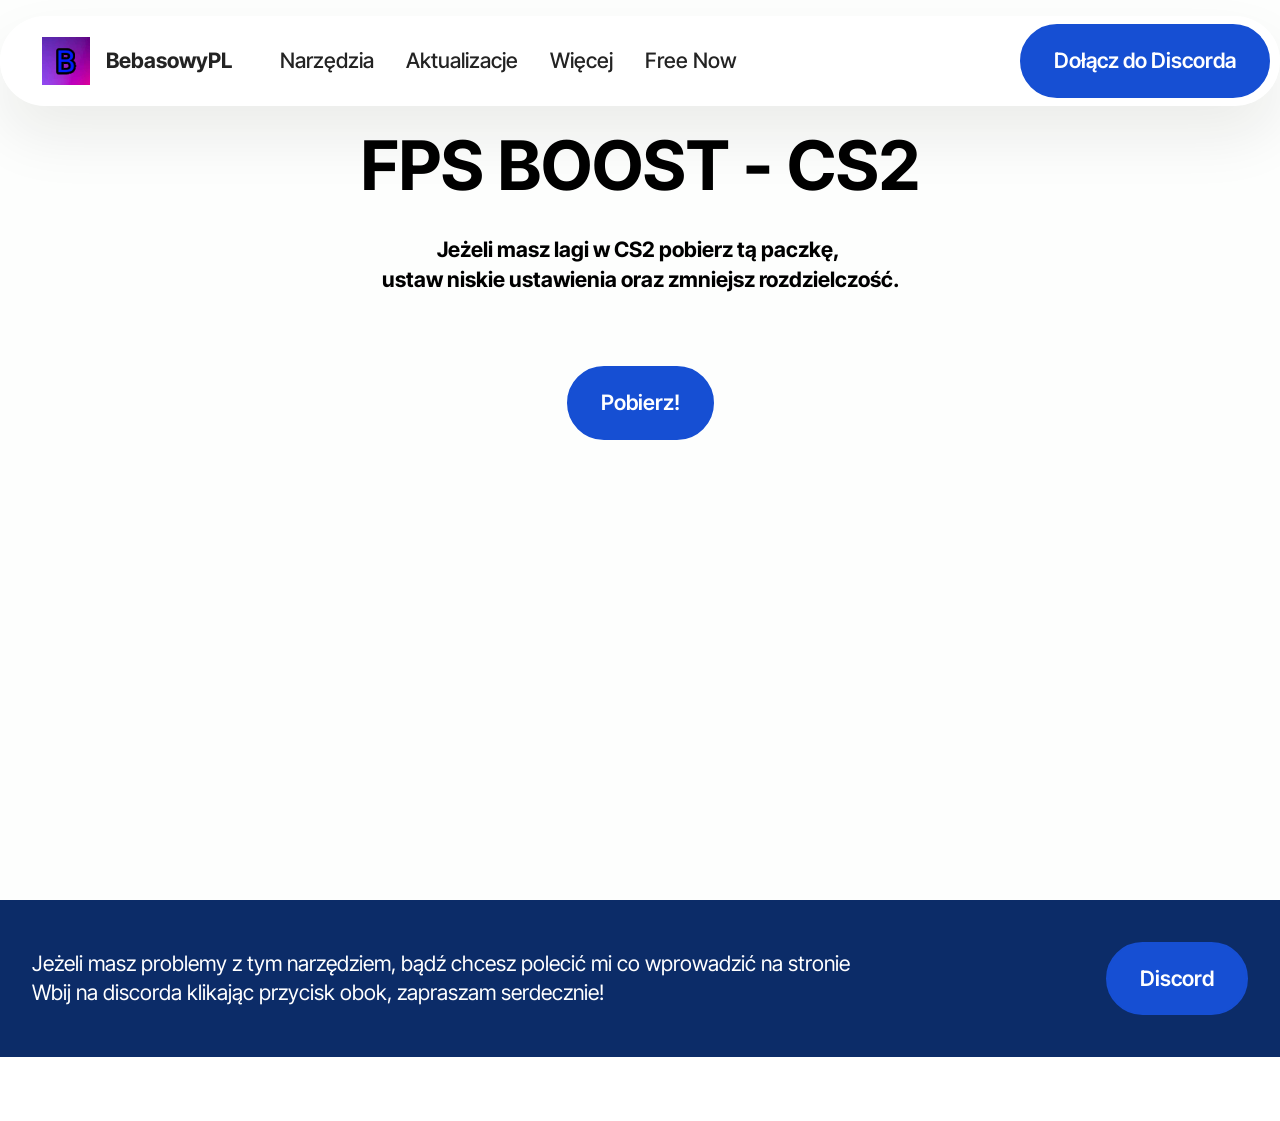
==== page1.html @ b02ecc2c "Add files via upload" ====
<!DOCTYPE html>
<html  >
<head>
  <!-- Site made with Mobirise Website Builder v5.9.18, https://mobirise.com -->
  <meta charset="UTF-8">
  <meta http-equiv="X-UA-Compatible" content="IE=edge">
  <meta name="generator" content="Mobirise v5.9.18, mobirise.com">
  <meta name="viewport" content="width=device-width, initial-scale=1, minimum-scale=1">
  <link rel="shortcut icon" href="assets/images/bebasowypl-icon-64x64.png" type="image/x-icon">
  <meta name="description" content="">
  
  
  <title>BebasowyPL | Stuff</title>
  <link rel="stylesheet" href="assets/web/assets/mobirise-icons2/mobirise2.css">
  <link rel="stylesheet" href="assets/bootstrap/css/bootstrap.min.css">
  <link rel="stylesheet" href="assets/bootstrap/css/bootstrap-grid.min.css">
  <link rel="stylesheet" href="assets/bootstrap/css/bootstrap-reboot.min.css">
  <link rel="stylesheet" href="assets/animatecss/animate.css">
  <link rel="stylesheet" href="assets/dropdown/css/style.css">
  <link rel="stylesheet" href="assets/theme/css/style.css">
  <link rel="preload" href="https://fonts.googleapis.com/css?family=Inter+Tight:100,200,300,400,500,600,700,800,900,100i,200i,300i,400i,500i,600i,700i,800i,900i&display=swap" as="style" onload="this.onload=null;this.rel='stylesheet'">
  <noscript><link rel="stylesheet" href="https://fonts.googleapis.com/css?family=Inter+Tight:100,200,300,400,500,600,700,800,900,100i,200i,300i,400i,500i,600i,700i,800i,900i&display=swap"></noscript>
  <link rel="preload" as="style" href="assets/mobirise/css/mbr-additional.css?v=nsdmo3"><link rel="stylesheet" href="assets/mobirise/css/mbr-additional.css?v=nsdmo3" type="text/css">

  
  
  
</head>
<body>
  
  <section data-bs-version="5.1" class="menu menu1 cid-ud2zTefbVC" once="menu" id="menu01-1j">
	

	<nav class="navbar navbar-dropdown navbar-fixed-top navbar-expand-lg">
		<div class="container">
			<div class="navbar-brand">
				<span class="navbar-logo">
					<a href="index.html">
						<img src="assets/images/bebasowypl-icon-64x64.png" alt="BebasowyPL" style="height: 3rem;">
					</a>
				</span>
				<span class="navbar-caption-wrap"><a class="navbar-caption text-black text-primary display-4" href="index.html">BebasowyPL</a></span>
			</div>
			<button class="navbar-toggler" type="button" data-toggle="collapse" data-bs-toggle="collapse" data-target="#navbarSupportedContent" data-bs-target="#navbarSupportedContent" aria-controls="navbarNavAltMarkup" aria-expanded="false" aria-label="Toggle navigation">
				<div class="hamburger">
					<span></span>
					<span></span>
					<span></span>
					<span></span>
				</div>
			</button>
			<div class="collapse navbar-collapse" id="navbarSupportedContent">
				<ul class="navbar-nav nav-dropdown" data-app-modern-menu="true"><li class="nav-item">
						<a class="nav-link link text-black display-4" href="page1.html">Narzędzia</a>
					</li>
					<li class="nav-item"><a class="nav-link link text-black display-4" href="page3.html">Aktualizacje</a></li><li class="nav-item">
						<a class="nav-link link text-black display-4" href="page2.html">Więcej</a>
					</li><li class="nav-item"><a class="nav-link link text-black text-primary display-4" href="page4.html">Free Now</a></li></ul>
				
				<div class="navbar-buttons mbr-section-btn"><a class="btn btn-warning display-4" href="https://discord.gg/EF2hUAMHBJ">Dołącz do Discorda</a></div>
			</div>
		</div>
	</nav>
</section>

<section data-bs-version="5.1" class="header09 startm5 cid-udeStsVASC mbr-fullscreen" data-bg-video="https://www.youtube.com/watch?v=z-543ruCfMM" id="header09-1s">	
    
	<div class="mbr-overlay" style="opacity: 0.1; background-color: rgb(237, 239, 235);"></div>
	<div class="mbr-fallback-image disabled"></div>
	<div class="container-fluid">
		<div class="row">
			<div class="content-wrap col-12 col-md-12">
				<h1 class="mbr-section-title mbr-fonts-style mbr-white mb-4 display-1"><strong>FPS BOOST - CS2</strong></h1>
				
				<p class="mbr-fonts-style mbr-text mbr-white mb-4 display-7"><strong style="">Jeżeli masz lagi w CS2 pobierz tą paczkę,&nbsp;<br>ustaw niskie ustawienia oraz zmniejsz rozdzielczość.<br></strong><strong><br></strong></p>
				<div class="mbr-section-btn"><a class="btn btn-warning display-7" href="https://drive.google.com/file/d/1TYvHL_3FJdrLNLFTQAmOtgfsPaHDI7Jq/view?pli=1">Pobierz!</a></div>
			</div>
		</div>
	</div>
</section>

<section data-bs-version="5.1" class="features035 cid-udeUITzvCi" id="features035-1v">
	

	
	
	<div class="container">
		<div class="row">
			<div class="col-12 col-lg-9 active">
				<div class="item-wrapper">
					<div class="card-box">
						<h4 class="card-text mbr-fonts-style display-7">Jeżeli masz problemy z tym narzędziem, bądź chcesz polecić mi co wprowadzić na stronie&nbsp;<br>Wbij na discorda klikając przycisk obok, zapraszam serdecznie!</h4>
					</div>
				</div>
			</div>
			<div class="col-12 col-lg-3 active">
				<div class="mbr-section-btn"><a class="btn btn-warning display-7" href="https://discord.gg/EF2hUAMHBJ">Discord</a></div>
			</div>
		</div>
	</div>
</section><section class="display-7" style="padding: 0;align-items: center;justify-content: center;flex-wrap: wrap;    align-content: center;display: flex;position: relative;height: 4rem;"><a href="https://mobiri.se/3236584" style="flex: 1 1;height: 4rem;position: absolute;width: 100%;z-index: 1;"><img alt="" style="height: 4rem;" src="[data-uri]"></a><p style="margin: 0;text-align: center;" class="display-7">&#8204;</p><a style="z-index:1" href="https://mobirise.com/offline-website-builder.html">Offline Website Builder</a></section><script src="assets/bootstrap/js/bootstrap.bundle.min.js"></script>  <script src="assets/smoothscroll/smooth-scroll.js"></script>  <script src="assets/ytplayer/index.js"></script>  <script src="assets/dropdown/js/navbar-dropdown.js"></script>  <script src="assets/vimeoplayer/player.js"></script>  <script src="assets/theme/js/script.js"></script>  
  
  
  <input name="animation" type="hidden">
  </body>
</html>
---- assets/web/assets/mobirise-icons2/mobirise2.css ----
@font-face {
  font-family: 'Moririse2';
  font-display: swap;
  src:  url('mobirise2.eot?f2bix4');
  src:  url('mobirise2.eot?f2bix4#iefix') format('embedded-opentype'),
    url('mobirise2.ttf?f2bix4') format('truetype'),
    url('mobirise2.woff?f2bix4') format('woff'),
    url('mobirise2.svg?f2bix4#mobirise2') format('svg');
  font-weight: normal;
  font-style: normal;
}

[class^="mobi-"], [class*=" mobi-"] {
  /* use !important to prevent issues with browser extensions that change fonts */
  font-family: 'Moririse2' !important;
  speak: none;
  font-style: normal;
  font-weight: normal;
  font-variant: normal;
  text-transform: none;
  line-height: 1;

  /* Better Font Rendering =========== */
  -webkit-font-smoothing: antialiased;
  -moz-osx-font-smoothing: grayscale;
}

.mobi-mbri-add-submenu:before {
  content: "\e900";
}
.mobi-mbri-alert:before {
  content: "\e901";
}
.mobi-mbri-align-center:before {
  content: "\e902";
}
.mobi-mbri-align-justify:before {
  content: "\e903";
}
.mobi-mbri-align-left:before {
  content: "\e904";
}
.mobi-mbri-align-right:before {
  content: "\e905";
}
.mobi-mbri-android:before {
  content: "\e906";
}
.mobi-mbri-apple:before {
  content: "\e907";
}
.mobi-mbri-arrow-down:before {
  content: "\e908";
}
.mobi-mbri-arrow-next:before {
  content: "\e909";
}
.mobi-mbri-arrow-prev:before {
  content: "\e90a";
}
.mobi-mbri-arrow-up:before {
  content: "\e90b";
}
.mobi-mbri-bold:before {
  content: "\e90c";
}
.mobi-mbri-bookmark:before {
  content: "\e90d";
}
.mobi-mbri-bootstrap:before {
  content: "\e90e";
}
.mobi-mbri-briefcase:before {
  content: "\e90f";
}
.mobi-mbri-browse:before {
  content: "\e910";
}
.mobi-mbri-bulleted-list:before {
  content: "\e911";
}
.mobi-mbri-calendar:before {
  content: "\e912";
}
.mobi-mbri-camera:before {
  content: "\e913";
}
.mobi-mbri-cart-add:before {
  content: "\e914";
}
.mobi-mbri-cart-full:before {
  content: "\e915";
}
.mobi-mbri-cash:before {
  content: "\e916";
}
.mobi-mbri-change-style:before {
  content: "\e917";
}
.mobi-mbri-chat:before {
  content: "\e918";
}
.mobi-mbri-clock:before {
  content: "\e919";
}
.mobi-mbri-close:before {
  content: "\e91a";
}
.mobi-mbri-cloud:before {
  content: "\e91b";
}
.mobi-mbri-code:before {
  content: "\e91c";
}
.mobi-mbri-contact-form:before {
  content: "\e91d";
}
.mobi-mbri-credit-card:before {
  content: "\e91e";
}
.mobi-mbri-cursor-click:before {
  content: "\e91f";
}
.mobi-mbri-cust-feedback:before {
  content: "\e920";
}
.mobi-mbri-database:before {
  content: "\e921";
}
.mobi-mbri-delivery:before {
  content: "\e922";
}
.mobi-mbri-desktop:before {
  content: "\e923";
}
.mobi-mbri-devices:before {
  content: "\e924";
}
.mobi-mbri-down:before {
  content: "\e925";
}
.mobi-mbri-download-2:before {
  content: "\e926";
}
.mobi-mbri-download:before {
  content: "\e927";
}
.mobi-mbri-drag-n-drop-2:before {
  content: "\e928";
}
.mobi-mbri-drag-n-drop:before {
  content: "\e929";
}
.mobi-mbri-edit-2:before {
  content: "\e92a";
}
.mobi-mbri-edit:before {
  content: "\e92b";
}
.mobi-mbri-error:before {
  content: "\e92c";
}
.mobi-mbri-extension:before {
  content: "\e92d";
}
.mobi-mbri-features:before {
  content: "\e92e";
}
.mobi-mbri-file:before {
  content: "\e92f";
}
.mobi-mbri-flag:before {
  content: "\e930";
}
.mobi-mbri-folder:before {
  content: "\e931";
}
.mobi-mbri-gift:before {
  content: "\e932";
}
.mobi-mbri-github:before {
  content: "\e933";
}
.mobi-mbri-globe-2:before {
  content: "\e934";
}
.mobi-mbri-globe:before {
  content: "\e935";
}
.mobi-mbri-growing-chart:before {
  content: "\e936";
}
.mobi-mbri-hearth:before {
  content: "\e937";
}
.mobi-mbri-help:before {
  content: "\e938";
}
.mobi-mbri-home:before {
  content: "\e939";
}
.mobi-mbri-hot-cup:before {
  content: "\e93a";
}
.mobi-mbri-idea:before {
  content: "\e93b";
}
.mobi-mbri-image-gallery:before {
  content: "\e93c";
}
.mobi-mbri-image-slider:before {
  content: "\e93d";
}
.mobi-mbri-info:before {
  content: "\e93e";
}
.mobi-mbri-italic:before {
  content: "\e93f";
}
.mobi-mbri-key:before {
  content: "\e940";
}
.mobi-mbri-laptop:before {
  content: "\e941";
}
.mobi-mbri-layers:before {
  content: "\e942";
}
.mobi-mbri-left-right:before {
  content: "\e943";
}
.mobi-mbri-left:before {
  content: "\e944";
}
.mobi-mbri-letter:before {
  content: "\e945";
}
.mobi-mbri-like:before {
  content: "\e946";
}
.mobi-mbri-link:before {
  content: "\e947";
}
.mobi-mbri-lock:before {
  content: "\e948";
}
.mobi-mbri-login:before {
  content: "\e949";
}
.mobi-mbri-logout:before {
  content: "\e94a";
}
.mobi-mbri-magic-stick:before {
  content: "\e94b";
}
.mobi-mbri-map-pin:before {
  content: "\e94c";
}
.mobi-mbri-menu:before {
  content: "\e94d";
}
.mobi-mbri-mobile-2:before {
  content: "\e94e";
}
.mobi-mbri-mobile-horizontal:before {
  content: "\e94f";
}
.mobi-mbri-mobile:before {
  content: "\e950";
}
.mobi-mbri-mobirise:before {
  content: "\e951";
}
.mobi-mbri-more-horizontal:before {
  content: "\e952";
}
.mobi-mbri-more-vertical:before {
  content: "\e953";
}
.mobi-mbri-music:before {
  content: "\e954";
}
.mobi-mbri-new-file:before {
  content: "\e955";
}
.mobi-mbri-numbered-list:before {
  content: "\e956";
}
.mobi-mbri-opened-folder:before {
  content: "\e957";
}
.mobi-mbri-pages:before {
  content: "\e958";
}
.mobi-mbri-paper-plane:before {
  content: "\e959";
}
.mobi-mbri-paperclip:before {
  content: "\e95a";
}
.mobi-mbri-phone:before {
  content: "\e95b";
}
.mobi-mbri-photo:before {
  content: "\e95c";
}
.mobi-mbri-photos:before {
  content: "\e95d";
}
.mobi-mbri-pin:before {
  content: "\e95e";
}
.mobi-mbri-play:before {
  content: "\e95f";
}
.mobi-mbri-plus:before {
  content: "\e960";
}
.mobi-mbri-preview:before {
  content: "\e961";
}
.mobi-mbri-print:before {
  content: "\e962";
}
.mobi-mbri-protect:before {
  content: "\e963";
}
.mobi-mbri-question:before {
  content: "\e964";
}
.mobi-mbri-quote-left:before {
  content: "\e965";
}
.mobi-mbri-quote-right:before {
  content: "\e966";
}
.mobi-mbri-redo:before {
  content: "\e967";
}
.mobi-mbri-refresh:before {
  content: "\e968";
}
.mobi-mbri-responsive-2:before {
  content: "\e969";
}
.mobi-mbri-responsive:before {
  content: "\e96a";
}
.mobi-mbri-right:before {
  content: "\e96b";
}
.mobi-mbri-rocket:before {
  content: "\e96c";
}
.mobi-mbri-sad-face:before {
  content: "\e96d";
}
.mobi-mbri-sale:before {
  content: "\e96e";
}
.mobi-mbri-save:before {
  content: "\e96f";
}
.mobi-mbri-search:before {
  content: "\e970";
}
.mobi-mbri-setting-2:before {
  content: "\e971";
}
.mobi-mbri-setting-3:before {
  content: "\e972";
}
.mobi-mbri-setting:before {
  content: "\e973";
}
.mobi-mbri-share:before {
  content: "\e974";
}
.mobi-mbri-shopping-bag:before {
  content: "\e975";
}
.mobi-mbri-shopping-basket:before {
  content: "\e976";
}
.mobi-mbri-shopping-cart:before {
  content: "\e977";
}
.mobi-mbri-sites:before {
  content: "\e978";
}
.mobi-mbri-smile-face:before {
  content: "\e979";
}
.mobi-mbri-speed:before {
  content: "\e97a";
}
.mobi-mbri-star:before {
  content: "\e97b";
}
.mobi-mbri-success:before {
  content: "\e97c";
}
.mobi-mbri-sun:before {
  content: "\e97d";
}
.mobi-mbri-sun2:before {
  content: "\e97e";
}
.mobi-mbri-tablet-vertical:before {
  content: "\e97f";
}
.mobi-mbri-tablet:before {
  content: "\e980";
}
.mobi-mbri-target:before {
  content: "\e981";
}
.mobi-mbri-timer:before {
  content: "\e982";
}
.mobi-mbri-to-ftp:before {
  content: "\e983";
}
.mobi-mbri-to-local-drive:before {
  content: "\e984";
}
.mobi-mbri-touch-swipe:before {
  content: "\e985";
}
.mobi-mbri-touch:before {
  content: "\e986";
}
.mobi-mbri-trash:before {
  content: "\e987";
}
.mobi-mbri-underline:before {
  content: "\e988";
}
.mobi-mbri-undo:before {
  content: "\e989";
}
.mobi-mbri-unlink:before {
  content: "\e98a";
}
.mobi-mbri-unlock:before {
  content: "\e98b";
}
.mobi-mbri-up-down:before {
  content: "\e98c";
}
.mobi-mbri-up:before {
  content: "\e98d";
}
.mobi-mbri-update:before {
  content: "\e98e";
}
.mobi-mbri-upload-2:before {
  content: "\e98f";
}
.mobi-mbri-upload:before {
  content: "\e990";
}
.mobi-mbri-user-2:before {
  content: "\e991";
}
.mobi-mbri-user:before {
  content: "\e992";
}
.mobi-mbri-users:before {
  content: "\e993";
}
.mobi-mbri-video-play:before {
  content: "\e994";
}
.mobi-mbri-video:before {
  content: "\e995";
}
.mobi-mbri-watch:before {
  content: "\e996";
}
.mobi-mbri-website-theme-2:before {
  content: "\e997";
}
.mobi-mbri-website-theme:before {
  content: "\e998";
}
.mobi-mbri-wifi:before {
  content: "\e999";
}
.mobi-mbri-windows:before {
  content: "\e99a";
}
.mobi-mbri-zoom-in:before {
  content: "\e99b";
}
.mobi-mbri-zoom-out:before {
  content: "\e99c";
}
---- assets/dropdown/css/style.css ----
.navbar-dropdown {
  left: 0;
  padding: 0;
  position: absolute;
  right: 0;
  top: 0;
  transition: all 0.45s ease;
  z-index: 1030;
  background: #282828; }
  .navbar-dropdown .navbar-logo {
    margin-right: 0.8rem;
    transition: margin 0.3s ease-in-out;
    vertical-align: middle; }
    .navbar-dropdown .navbar-logo img {
      height: 3.125rem;
      transition: all 0.3s ease-in-out; }
    .navbar-dropdown .navbar-logo.mbr-iconfont {
      font-size: 3.125rem;
      line-height: 3.125rem; }
  .navbar-dropdown .navbar-caption {
    font-weight: 700;
    white-space: normal;
    vertical-align: -4px;
    line-height: 3.125rem !important; }
    .navbar-dropdown .navbar-caption, .navbar-dropdown .navbar-caption:hover {
      color: inherit;
      text-decoration: none; }
  .navbar-dropdown .mbr-iconfont + .navbar-caption {
    vertical-align: -1px; }
  .navbar-dropdown.navbar-fixed-top {
    position: fixed; }
  .navbar-dropdown .navbar-brand span {
    vertical-align: -4px; }
  .navbar-dropdown.bg-color.transparent {
    background: none; }
  .navbar-dropdown.navbar-short .navbar-brand {
    padding: 0.625rem 0; }
    .navbar-dropdown.navbar-short .navbar-brand span {
      vertical-align: -1px; }
  .navbar-dropdown.navbar-short .navbar-caption {
    line-height: 2.375rem !important;
    vertical-align: -2px; }
  .navbar-dropdown.navbar-short .navbar-logo {
    margin-right: 0.5rem; }
    .navbar-dropdown.navbar-short .navbar-logo img {
      height: 2.375rem; }
    .navbar-dropdown.navbar-short .navbar-logo.mbr-iconfont {
      font-size: 2.375rem;
      line-height: 2.375rem; }
  .navbar-dropdown.navbar-short .mbr-table-cell {
    height: 3.625rem; }
  .navbar-dropdown .navbar-close {
    left: 0.6875rem;
    position: fixed;
    top: 0.75rem;
    z-index: 1000; }
  .navbar-dropdown .hamburger-icon {
    content: "";
    display: inline-block;
    vertical-align: middle;
    width: 16px;
    -webkit-box-shadow: 0 -6px 0 1px #282828,0 0 0 1px #282828,0 6px 0 1px #282828;
    -moz-box-shadow: 0 -6px 0 1px #282828,0 0 0 1px #282828,0 6px 0 1px #282828;
    box-shadow: 0 -6px 0 1px #282828,0 0 0 1px #282828,0 6px 0 1px #282828; }

.dropdown-menu .dropdown-toggle[data-toggle="dropdown-submenu"]::after {
  border-bottom: 0.35em solid transparent;
  border-left: 0.35em solid;
  border-right: 0;
  border-top: 0.35em solid transparent;
  margin-left: 0.3rem; }

.dropdown-menu .dropdown-item:focus {
  outline: 0; }

.nav-dropdown {
  font-size: 0.75rem;
  font-weight: 500;
  height: auto !important; }
  .nav-dropdown .nav-btn {
    padding-left: 1rem; }
  .nav-dropdown .link {
    margin: .667em 1.667em;
    font-weight: 500;
    padding: 0;
    transition: color .2s ease-in-out; }
    .nav-dropdown .link.dropdown-toggle {
      margin-right: 2.583em; }
      .nav-dropdown .link.dropdown-toggle::after {
        margin-left: .25rem;
        border-top: 0.35em solid;
        border-right: 0.35em solid transparent;
        border-left: 0.35em solid transparent;
        border-bottom: 0; }
      .nav-dropdown .link.dropdown-toggle[aria-expanded="true"] {
        margin: 0;
        padding: 0.667em 3.263em  0.667em 1.667em; }
  .nav-dropdown .link::after,
  .nav-dropdown .dropdown-item::after {
    color: inherit; }
  .nav-dropdown .btn {
    font-size: 0.75rem;
    font-weight: 700;
    letter-spacing: 0;
    margin-bottom: 0;
    padding-left: 1.25rem;
    padding-right: 1.25rem; }
  .nav-dropdown .dropdown-menu {
    border-radius: 0;
    border: 0;
    left: 0;
    margin: 0;
    padding-bottom: 1.25rem;
    padding-top: 1.25rem;
    position: relative; }
  .nav-dropdown .dropdown-submenu {
    margin-left: 0.125rem;
    top: 0; }
  .nav-dropdown .dropdown-item {
    font-weight: 500;
    line-height: 2;
    padding: 0.3846em 4.615em 0.3846em 1.5385em;
    position: relative;
    transition: color .2s ease-in-out, background-color .2s ease-in-out; }
    .nav-dropdown .dropdown-item::after {
      margin-top: -0.3077em;
      position: absolute;
      right: 1.1538em;
      top: 50%; }
    .nav-dropdown .dropdown-item:focus, .nav-dropdown .dropdown-item:hover {
      background: none; }

@media (max-width: 767px) {
  .nav-dropdown.navbar-toggleable-sm {
    bottom: 0;
    display: none;
    left: 0;
    overflow-x: hidden;
    position: fixed;
    top: 0;
    transform: translateX(-100%);
    -ms-transform: translateX(-100%);
    -webkit-transform: translateX(-100%);
    width: 18.75rem;
    z-index: 999; } }
.nav-dropdown.navbar-toggleable-xl {
  bottom: 0;
  display: none;
  left: 0;
  overflow-x: hidden;
  position: fixed;
  top: 0;
  transform: translateX(-100%);
  -ms-transform: translateX(-100%);
  -webkit-transform: translateX(-100%);
  width: 18.75rem;
  z-index: 999; }

.nav-dropdown-sm {
  display: block !important;
  overflow-x: hidden;
  overflow: auto;
  padding-top: 3.875rem; }
  .nav-dropdown-sm::after {
    content: "";
    display: block;
    height: 3rem;
    width: 100%; }
  .nav-dropdown-sm.collapse.in ~ .navbar-close {
    display: block !important; }
  .nav-dropdown-sm.collapsing, .nav-dropdown-sm.collapse.in {
    transform: translateX(0);
    -ms-transform: translateX(0);
    -webkit-transform: translateX(0);
    transition: all 0.25s ease-out;
    -webkit-transition: all 0.25s ease-out;
    background: #282828; }
  .nav-dropdown-sm.collapsing[aria-expanded="false"] {
    transform: translateX(-100%);
    -ms-transform: translateX(-100%);
    -webkit-transform: translateX(-100%); }
  .nav-dropdown-sm .nav-item {
    display: block;
    margin-left: 0 !important;
    padding-left: 0; }
  .nav-dropdown-sm .link,
  .nav-dropdown-sm .dropdown-item {
    border-top: 1px dotted rgba(255, 255, 255, 0.1);
    font-size: 0.8125rem;
    line-height: 1.6;
    margin: 0 !important;
    padding: 0.875rem 2.4rem 0.875rem 1.5625rem !important;
    position: relative;
    white-space: normal; }
    .nav-dropdown-sm .link:focus, .nav-dropdown-sm .link:hover,
    .nav-dropdown-sm .dropdown-item:focus,
    .nav-dropdown-sm .dropdown-item:hover {
      background: rgba(0, 0, 0, 0.2) !important;
      color: #c0a375; }
  .nav-dropdown-sm .nav-btn {
    position: relative;
    padding: 1.5625rem 1.5625rem 0 1.5625rem; }
    .nav-dropdown-sm .nav-btn::before {
      border-top: 1px dotted rgba(255, 255, 255, 0.1);
      content: "";
      left: 0;
      position: absolute;
      top: 0;
      width: 100%; }
    .nav-dropdown-sm .nav-btn + .nav-btn {
      padding-top: 0.625rem; }
      .nav-dropdown-sm .nav-btn + .nav-btn::before {
        display: none; }
  .nav-dropdown-sm .btn {
    padding: 0.625rem 0; }
  .nav-dropdown-sm .dropdown-toggle[data-toggle="dropdown-submenu"]::after {
    margin-left: .25rem;
    border-top: 0.35em solid;
    border-right: 0.35em solid transparent;
    border-left: 0.35em solid transparent;
    border-bottom: 0; }
  .nav-dropdown-sm .dropdown-toggle[data-toggle="dropdown-submenu"][aria-expanded="true"]::after {
    border-top: 0;
    border-right: 0.35em solid transparent;
    border-left: 0.35em solid transparent;
    border-bottom: 0.35em solid; }
  .nav-dropdown-sm .dropdown-menu {
    margin: 0;
    padding: 0;
    position: relative;
    top: 0;
    left: 0;
    width: 100%;
    border: 0;
    float: none;
    border-radius: 0;
    background: none; }
  .nav-dropdown-sm .dropdown-submenu {
    left: 100%;
    margin-left: 0.125rem;
    margin-top: -1.25rem;
    top: 0; }

.navbar-toggleable-sm .nav-dropdown .dropdown-menu {
  position: absolute; }

.navbar-toggleable-sm .nav-dropdown .dropdown-submenu {
  left: 100%;
  margin-left: 0.125rem;
  margin-top: -1.25rem;
  top: 0; }

.navbar-toggleable-sm.opened .nav-dropdown .dropdown-menu {
  position: relative; }

.navbar-toggleable-sm.opened .nav-dropdown .dropdown-submenu {
  left: 0;
  margin-left: 00rem;
  margin-top: 0rem;
  top: 0; }

.is-builder .nav-dropdown.collapsing {
  transition: none !important; }
---- assets/theme/css/style.css ----
@charset "UTF-8";
section {
  background-color: #ffffff;
}

body {
  font-style: normal;
  line-height: 1.5;
  font-weight: 400;
  color: #232323;
  position: relative;
}

button {
  background-color: transparent;
  border-color: transparent;
}

.embla__button,
.carousel-control {
  background-color: #edefea !important;
  opacity: 0.8 !important;
  color: #464845 !important;
  border-color: #edefea !important;
}

.carousel .close,
.modalWindow .close {
  background-color: #edefea !important;
  color: #464845 !important;
  border-color: #edefea !important;
  opacity: 0.8 !important;
}

.carousel .close:hover,
.modalWindow .close:hover {
  opacity: 1 !important;
}

.carousel-indicators li {
  background-color: #edefea !important;
  border: 2px solid #464845 !important;
}

.carousel-indicators li:hover,
.carousel-indicators li:active {
  opacity: 0.8 !important;
}

.embla__button:hover,
.carousel-control:hover {
  background-color: #edefea !important;
  opacity: 1 !important;
}

.modalWindow-video-container {
  height: 80%;
}

section,
.container,
.container-fluid {
  position: relative;
  word-wrap: break-word;
}

a.mbr-iconfont:hover {
  text-decoration: none;
}

.article .lead p,
.article .lead ul,
.article .lead ol,
.article .lead pre,
.article .lead blockquote {
  margin-bottom: 0;
}

a {
  font-style: normal;
  font-weight: 400;
  cursor: pointer;
}
a, a:hover {
  text-decoration: none;
}

.mbr-section-title {
  font-style: normal;
  line-height: 1.3;
}

.mbr-section-subtitle {
  line-height: 1.3;
}

.mbr-text {
  font-style: normal;
  line-height: 1.7;
}

h1,
h2,
h3,
h4,
h5,
h6,
.display-1,
.display-2,
.display-4,
.display-5,
.display-7,
span,
p,
a {
  line-height: 1;
  word-break: break-word;
  word-wrap: break-word;
  font-weight: 400;
}

b,
strong {
  font-weight: bold;
}

input:-webkit-autofill, input:-webkit-autofill:hover, input:-webkit-autofill:focus, input:-webkit-autofill:active {
  transition-delay: 9999s;
  -webkit-transition-property: background-color, color;
  transition-property: background-color, color;
}

textarea[type=hidden] {
  display: none;
}

section {
  background-position: 50% 50%;
  background-repeat: no-repeat;
  background-size: cover;
}
section .mbr-background-video,
section .mbr-background-video-preview {
  position: absolute;
  bottom: 0;
  left: 0;
  right: 0;
  top: 0;
}

.hidden {
  visibility: hidden;
}

.mbr-z-index20 {
  z-index: 20;
}

/*! Base colors */
.mbr-white {
  color: #ffffff;
}

.mbr-black {
  color: #111111;
}

.mbr-bg-white {
  background-color: #ffffff;
}

.mbr-bg-black {
  background-color: #000000;
}

/*! Text-aligns */
.align-left {
  text-align: left;
}

.align-center {
  text-align: center;
}

.align-right {
  text-align: right;
}

/*! Font-weight  */
.mbr-light {
  font-weight: 300;
}

.mbr-regular {
  font-weight: 400;
}

.mbr-semibold {
  font-weight: 500;
}

.mbr-bold {
  font-weight: 700;
}

/*! Media  */
.media-content {
  flex-basis: 100%;
}

.media-container-row {
  display: flex;
  flex-direction: row;
  flex-wrap: wrap;
  justify-content: center;
  align-content: center;
  align-items: start;
}
.media-container-row .media-size-item {
  width: 400px;
}

.media-container-column {
  display: flex;
  flex-direction: column;
  flex-wrap: wrap;
  justify-content: center;
  align-content: center;
  align-items: stretch;
}
.media-container-column > * {
  width: 100%;
}

@media (min-width: 992px) {
  .media-container-row {
    flex-wrap: nowrap;
  }
}
figure {
  margin-bottom: 0;
  overflow: hidden;
}

figure[mbr-media-size] {
  transition: width 0.1s;
}

img,
iframe {
  display: block;
  width: 100%;
}

.card {
  background-color: transparent;
  border: none;
}

.card-box {
  width: 100%;
}

.card-img {
  text-align: center;
  flex-shrink: 0;
  -webkit-flex-shrink: 0;
}

.media {
  max-width: 100%;
  margin: 0 auto;
}

.mbr-figure {
  align-self: center;
}

.media-container > div {
  max-width: 100%;
}

.mbr-figure img,
.card-img img {
  width: 100%;
}

@media (max-width: 991px) {
  .media-size-item {
    width: auto !important;
  }
  .media {
    width: auto;
  }
  .mbr-figure {
    width: 100% !important;
  }
}
/*! Buttons */
.mbr-section-btn {
  margin-left: -0.6rem;
  margin-right: -0.6rem;
  font-size: 0;
}

.btn {
  font-weight: 600;
  border-width: 1px;
  font-style: normal;
  margin: 0.6rem 0.6rem;
  white-space: normal;
  transition: all 0.2s ease-in-out;
  display: inline-flex;
  align-items: center;
  justify-content: center;
  word-break: break-word;
}

.btn-sm {
  font-weight: 600;
  letter-spacing: 0px;
  transition: all 0.3s ease-in-out;
}

.btn-md {
  font-weight: 600;
  letter-spacing: 0px;
  transition: all 0.3s ease-in-out;
}

.btn-lg {
  font-weight: 600;
  letter-spacing: 0px;
  transition: all 0.3s ease-in-out;
}

.btn-form {
  margin: 0;
}
.btn-form:hover {
  cursor: pointer;
}

nav .mbr-section-btn {
  margin-left: 0rem;
  margin-right: 0rem;
}

/*! Btn icon margin */
.btn .mbr-iconfont,
.btn.btn-sm .mbr-iconfont {
  order: 1;
  cursor: pointer;
  margin-left: 0.5rem;
  vertical-align: sub;
}

.btn.btn-md .mbr-iconfont,
.btn.btn-md .mbr-iconfont {
  margin-left: 0.8rem;
}

.mbr-regular {
  font-weight: 400;
}

.mbr-semibold {
  font-weight: 500;
}

.mbr-bold {
  font-weight: 700;
}

[type=submit] {
  -webkit-appearance: none;
}

/*! Full-screen */
.mbr-fullscreen .mbr-overlay {
  min-height: 100vh;
}

.mbr-fullscreen {
  display: flex;
  display: -moz-flex;
  display: -ms-flex;
  display: -o-flex;
  align-items: center;
  min-height: 100vh;
  padding-top: 3rem;
  padding-bottom: 3rem;
}

/*! Map */
.map {
  height: 25rem;
  position: relative;
}
.map iframe {
  width: 100%;
  height: 100%;
}

/*! Scroll to top arrow */
.mbr-arrow-up {
  bottom: 25px;
  right: 90px;
  position: fixed;
  text-align: right;
  z-index: 5000;
  color: #ffffff;
  font-size: 22px;
}

.mbr-arrow-up a {
  background: rgba(0, 0, 0, 0.2);
  border-radius: 50%;
  color: #fff;
  display: inline-block;
  height: 60px;
  width: 60px;
  border: 2px solid #fff;
  outline-style: none !important;
  position: relative;
  text-decoration: none;
  transition: all 0.3s ease-in-out;
  cursor: pointer;
  text-align: center;
}
.mbr-arrow-up a:hover {
  background-color: rgba(0, 0, 0, 0.4);
}
.mbr-arrow-up a i {
  line-height: 60px;
}

.mbr-arrow-up-icon {
  display: block;
  color: #fff;
}

.mbr-arrow-up-icon::before {
  content: "›";
  display: inline-block;
  font-family: serif;
  font-size: 22px;
  line-height: 1;
  font-style: normal;
  position: relative;
  top: 6px;
  left: -4px;
  transform: rotate(-90deg);
}

/*! Arrow Down */
.mbr-arrow {
  position: absolute;
  bottom: 45px;
  left: 50%;
  width: 60px;
  height: 60px;
  cursor: pointer;
  background-color: rgba(80, 80, 80, 0.5);
  border-radius: 50%;
  transform: translateX(-50%);
}
@media (max-width: 767px) {
  .mbr-arrow {
    display: none;
  }
}
.mbr-arrow > a {
  display: inline-block;
  text-decoration: none;
  outline-style: none;
  animation: arrowdown 1.7s ease-in-out infinite;
  color: #ffffff;
}
.mbr-arrow > a > i {
  position: absolute;
  top: -2px;
  left: 15px;
  font-size: 2rem;
}

#scrollToTop a i::before {
  content: "";
  position: absolute;
  display: block;
  border-bottom: 2.5px solid #fff;
  border-left: 2.5px solid #fff;
  width: 27.8%;
  height: 27.8%;
  left: 50%;
  top: 51%;
  transform: translateY(-30%) translateX(-50%) rotate(135deg);
}

@keyframes arrowdown {
  0% {
    transform: translateY(0px);
  }
  50% {
    transform: translateY(-5px);
  }
  100% {
    transform: translateY(0px);
  }
}
@media (max-width: 500px) {
  .mbr-arrow-up {
    left: 0;
    right: 0;
    text-align: center;
  }
}
/*Gradients animation*/
@keyframes gradient-animation {
  from {
    background-position: 0% 100%;
    animation-timing-function: ease-in-out;
  }
  to {
    background-position: 100% 0%;
    animation-timing-function: ease-in-out;
  }
}
.bg-gradient {
  background-size: 200% 200%;
  animation: gradient-animation 5s infinite alternate;
  -webkit-animation: gradient-animation 5s infinite alternate;
}

.menu .navbar-brand {
  display: -webkit-flex;
}
.menu .navbar-brand span {
  display: flex;
  display: -webkit-flex;
}
.menu .navbar-brand .navbar-caption-wrap {
  display: -webkit-flex;
}
.menu .navbar-brand .navbar-logo img {
  display: -webkit-flex;
  width: auto;
}
@media (min-width: 768px) and (max-width: 991px) {
  .menu .navbar-toggleable-sm .navbar-nav {
    display: -ms-flexbox;
  }
}
@media (max-width: 991px) {
  .menu .navbar-collapse {
    max-height: 93.5vh;
  }
  .menu .navbar-collapse.show {
    overflow: auto;
  }
}
@media (min-width: 992px) {
  .menu .navbar-nav.nav-dropdown {
    display: -webkit-flex;
  }
  .menu .navbar-toggleable-sm .navbar-collapse {
    display: -webkit-flex !important;
  }
  .menu .collapsed .navbar-collapse {
    max-height: 93.5vh;
  }
  .menu .collapsed .navbar-collapse.show {
    overflow: auto;
  }
}
@media (max-width: 767px) {
  .menu .navbar-collapse {
    max-height: 80vh;
  }
}

.nav-link .mbr-iconfont {
  margin-right: 0.5rem;
}

.navbar {
  display: -webkit-flex;
  -webkit-flex-wrap: wrap;
  -webkit-align-items: center;
  -webkit-justify-content: space-between;
}

.navbar-collapse {
  -webkit-flex-basis: 100%;
  -webkit-flex-grow: 1;
  -webkit-align-items: center;
}

.nav-dropdown .link {
  padding: 0.667em 1.667em !important;
  margin: 0 !important;
}

.nav {
  display: -webkit-flex;
  -webkit-flex-wrap: wrap;
}

.row {
  display: -webkit-flex;
  -webkit-flex-wrap: wrap;
}

.justify-content-center {
  -webkit-justify-content: center;
}

.form-inline {
  display: -webkit-flex;
}

.card-wrapper {
  -webkit-flex: 1;
}

.carousel-control {
  z-index: 10;
  display: -webkit-flex;
}

.carousel-controls {
  display: -webkit-flex;
}

.media {
  display: -webkit-flex;
}

.form-group:focus {
  outline: none;
}

.jq-selectbox__select {
  padding: 7px 0;
  position: relative;
}

.jq-selectbox__dropdown {
  overflow: hidden;
  border-radius: 10px;
  position: absolute;
  top: 100%;
  left: 0 !important;
  width: 100% !important;
}

.jq-selectbox__trigger-arrow {
  right: 0;
  transform: translateY(-50%);
}

.jq-selectbox li {
  padding: 1.07em 0.5em;
}

input[type=range] {
  padding-left: 0 !important;
  padding-right: 0 !important;
}

.modal-dialog,
.modal-content {
  height: 100%;
}

.modal-dialog .carousel-inner {
  height: calc(100vh - 1.75rem);
}
@media (max-width: 575px) {
  .modal-dialog .carousel-inner {
    height: calc(100vh - 1rem);
  }
}

.carousel-item {
  text-align: center;
}

.carousel-item img {
  margin: auto;
}

.navbar-toggler {
  align-self: flex-start;
  padding: 0.25rem 0.75rem;
  font-size: 1.25rem;
  line-height: 1;
  background: transparent;
  border: 1px solid transparent;
  border-radius: 0.25rem;
}

.navbar-toggler:focus,
.navbar-toggler:hover {
  text-decoration: none;
  box-shadow: none;
}

.navbar-toggler-icon {
  display: inline-block;
  width: 1.5em;
  height: 1.5em;
  vertical-align: middle;
  content: "";
  background: no-repeat center center;
  background-size: 100% 100%;
}

.navbar-toggler-left {
  position: absolute;
  left: 1rem;
}

.navbar-toggler-right {
  position: absolute;
  right: 1rem;
}

.card-img {
  width: auto;
}

.menu .navbar.collapsed:not(.beta-menu) {
  flex-direction: column;
}

.carousel-item.active,
.carousel-item-next,
.carousel-item-prev {
  display: flex;
}

.note-air-layout .dropup .dropdown-menu,
.note-air-layout .navbar-fixed-bottom .dropdown .dropdown-menu {
  bottom: initial !important;
}

html,
body {
  height: auto;
  min-height: 100vh;
}

.dropup .dropdown-toggle::after {
  display: none;
}

.form-asterisk {
  font-family: initial;
  position: absolute;
  top: -2px;
  font-weight: normal;
}

.form-control-label {
  position: relative;
  cursor: pointer;
  margin-bottom: 0.357em;
  padding: 0;
}

.alert {
  color: #ffffff;
  border-radius: 0;
  border: 0;
  font-size: 1.1rem;
  line-height: 1.5;
  margin-bottom: 1.875rem;
  padding: 1.25rem;
  position: relative;
  text-align: center;
}
.alert.alert-form::after {
  background-color: inherit;
  bottom: -7px;
  content: "";
  display: block;
  height: 14px;
  left: 50%;
  margin-left: -7px;
  position: absolute;
  transform: rotate(45deg);
  width: 14px;
}

.form-control {
  background-color: #ffffff;
  background-clip: border-box;
  color: #232323;
  line-height: 1rem !important;
  height: auto;
  padding: 1.2rem 2rem;
  transition: border-color 0.25s ease 0s;
  border: 1px solid transparent !important;
  border-radius: 4px;
  box-shadow: rgba(0, 0, 0, 0.07) 0px 1px 1px 0px, rgba(0, 0, 0, 0.07) 0px 1px 3px 0px, rgba(0, 0, 0, 0.03) 0px 0px 0px 1px;
}
.form-active .form-control:invalid {
  border-color: red;
}

.row > * {
  padding-right: 1rem;
  padding-left: 1rem;
}

form .row {
  margin-left: -0.6rem;
  margin-right: -0.6rem;
}
form .row [class*=col] {
  padding-left: 0.6rem;
  padding-right: 0.6rem;
}

form .mbr-section-btn {
  padding-left: 0.6rem;
  padding-right: 0.6rem;
}

form .form-check-input {
  margin-top: 0.5;
}

textarea.form-control {
  line-height: 1.5rem !important;
}

.form-group {
  margin-bottom: 1.2rem;
}

.form-control,
form .btn {
  min-height: 48px;
}

.gdpr-block label span.textGDPR input[name=gdpr] {
  top: 7px;
}

.form-control:focus {
  box-shadow: none;
}

:focus {
  outline: none;
}

.mbr-overlay {
  background-color: #000;
  bottom: 0;
  left: 0;
  opacity: 0.5;
  position: absolute;
  right: 0;
  top: 0;
  z-index: 0;
  pointer-events: none;
}

blockquote {
  font-style: italic;
  padding: 3rem;
  font-size: 1.09rem;
  position: relative;
  border-left: 3px solid;
}

ul,
ol,
pre,
blockquote {
  margin-bottom: 2.3125rem;
}

.mt-4 {
  margin-top: 2rem !important;
}

.mb-4 {
  margin-bottom: 2rem !important;
}

.container,
.container-fluid {
  padding-left: 16px;
  padding-right: 16px;
}

.row {
  margin-left: -16px;
  margin-right: -16px;
}
.row > [class*=col] {
  padding-left: 16px;
  padding-right: 16px;
}

@media (min-width: 992px) {
  .container-fluid {
    padding-left: 32px;
    padding-right: 32px;
  }
}
@media (max-width: 991px) {
  .mbr-container {
    padding-left: 16px;
    padding-right: 16px;
  }
}
.app-video-wrapper > img {
  opacity: 1;
}

.app-video-wrapper {
  background: transparent;
}

.item {
  position: relative;
}

.dropdown-menu .dropdown-menu {
  left: 100%;
}

.dropdown-item + .dropdown-menu {
  display: none;
}

.dropdown-item:hover + .dropdown-menu,
.dropdown-menu:hover {
  display: block;
}

@media (min-aspect-ratio: 16/9) {
  .mbr-video-foreground {
    height: 300% !important;
    top: -100% !important;
  }
}
@media (max-aspect-ratio: 16/9) {
  .mbr-video-foreground {
    width: 300% !important;
    left: -100% !important;
  }
}.engine {
	position: absolute;
	text-indent: -2400px;
	text-align: center;
	padding: 0;
	top: 0;
	left: -2400px;
}
---- assets/mobirise/css/mbr-additional.css ----
.btn {
  border-width: 2px;
}
img,
.card-wrap,
.card-wrapper,
.video-wrapper,
.mbr-figure iframe,
.google-map iframe,
.slide-content,
.plan,
.card,
.item-wrapper {
  border-radius: 2rem !important;
}
.video-wrapper {
  overflow: hidden;
}
body {
  font-family: Inter Tight;
}
.display-1 {
  font-family: 'Inter Tight', sans-serif;
  font-size: 5rem;
  line-height: 1;
}
.display-1 > .mbr-iconfont {
  font-size: 6.25rem;
}
.display-2 {
  font-family: 'Inter Tight', sans-serif;
  font-size: 4rem;
  line-height: 1;
}
.display-2 > .mbr-iconfont {
  font-size: 5rem;
}
.display-4 {
  font-family: 'Inter Tight', sans-serif;
  font-size: 1.4rem;
  line-height: 1.5;
}
.display-4 > .mbr-iconfont {
  font-size: 1.75rem;
}
.display-5 {
  font-family: 'Inter Tight', sans-serif;
  font-size: 2rem;
  line-height: 1.5;
}
.display-5 > .mbr-iconfont {
  font-size: 2.5rem;
}
.display-7 {
  font-family: 'Inter Tight', sans-serif;
  font-size: 1.4rem;
  line-height: 1.3;
}
.display-7 > .mbr-iconfont {
  font-size: 1.75rem;
}
/* ---- Fluid typography for mobile devices ---- */
/* 1.4 - font scale ratio ( bootstrap == 1.42857 ) */
/* 100vw - current viewport width */
/* (48 - 20)  48 == 48rem == 768px, 20 == 20rem == 320px(minimal supported viewport) */
/* 0.65 - min scale variable, may vary */
@media (max-width: 992px) {
  .display-1 {
    font-size: 4rem;
  }
}
@media (max-width: 768px) {
  .display-1 {
    font-size: 3.5rem;
    font-size: calc( 2.4rem + (5 - 2.4) * ((100vw - 20rem) / (48 - 20)));
    line-height: calc( 1.1 * (2.4rem + (5 - 2.4) * ((100vw - 20rem) / (48 - 20))));
  }
  .display-2 {
    font-size: 3.2rem;
    font-size: calc( 2.05rem + (4 - 2.05) * ((100vw - 20rem) / (48 - 20)));
    line-height: calc( 1.3 * (2.05rem + (4 - 2.05) * ((100vw - 20rem) / (48 - 20))));
  }
  .display-4 {
    font-size: 1.12rem;
    font-size: calc( 1.14rem + (1.4 - 1.14) * ((100vw - 20rem) / (48 - 20)));
    line-height: calc( 1.4 * (1.14rem + (1.4 - 1.14) * ((100vw - 20rem) / (48 - 20))));
  }
  .display-5 {
    font-size: 1.6rem;
    font-size: calc( 1.35rem + (2 - 1.35) * ((100vw - 20rem) / (48 - 20)));
    line-height: calc( 1.4 * (1.35rem + (2 - 1.35) * ((100vw - 20rem) / (48 - 20))));
  }
  .display-7 {
    font-size: 1.12rem;
    font-size: calc( 1.14rem + (1.4 - 1.14) * ((100vw - 20rem) / (48 - 20)));
    line-height: calc( 1.4 * (1.14rem + (1.4 - 1.14) * ((100vw - 20rem) / (48 - 20))));
  }
}
@media (min-width: 992px) and (max-width: 1400px) {
  .display-1 {
    font-size: 3.5rem;
    font-size: calc( 2.4rem + (5 - 2.4) * ((100vw - 62rem) / (87 - 62)));
    line-height: calc( 1.1 * (2.4rem + (5 - 2.4) * ((100vw - 62rem) / (87 - 62))));
  }
  .display-2 {
    font-size: 3.2rem;
    font-size: calc( 2.05rem + (4 - 2.05) * ((100vw - 62rem) / (87 - 62)));
    line-height: calc( 1.3 * (2.05rem + (4 - 2.05) * ((100vw - 62rem) / (87 - 62))));
  }
  .display-4 {
    font-size: 1.12rem;
    font-size: calc( 1.14rem + (1.4 - 1.14) * ((100vw - 62rem) / (87 - 62)));
    line-height: calc( 1.4 * (1.14rem + (1.4 - 1.14) * ((100vw - 62rem) / (87 - 62))));
  }
  .display-5 {
    font-size: 1.6rem;
    font-size: calc( 1.35rem + (2 - 1.35) * ((100vw - 62rem) / (87 - 62)));
    line-height: calc( 1.4 * (1.35rem + (2 - 1.35) * ((100vw - 62rem) / (87 - 62))));
  }
  .display-7 {
    font-size: 1.12rem;
    font-size: calc( 1.14rem + (1.4 - 1.14) * ((100vw - 62rem) / (87 - 62)));
    line-height: calc( 1.4 * (1.14rem + (1.4 - 1.14) * ((100vw - 62rem) / (87 - 62))));
  }
}
/* Buttons */
.btn {
  padding: 1.25rem 2rem;
  border-radius: 4px;
}
@media (max-width: 767px) {
  .btn {
    padding: 0.75rem 1.5rem;
  }
}
.btn-sm {
  padding: 0.6rem 1.2rem;
  border-radius: 4px;
}
.btn-md {
  padding: 0.6rem 1.2rem;
  border-radius: 4px;
}
.btn-lg {
  padding: 1.25rem 2rem;
  border-radius: 4px;
}
.bg-primary {
  background-color: #2b7a69 !important;
}
.bg-success {
  background-color: #faff03 !important;
}
.bg-info {
  background-color: #4fff02 !important;
}
.bg-warning {
  background-color: #164fd3 !important;
}
.bg-danger {
  background-color: #6f00ff !important;
}
.btn-primary,
.btn-primary:active {
  background-color: #2b7a69 !important;
  border-color: #2b7a69 !important;
  color: #ffffff !important;
  box-shadow: none;
}
.btn-primary:hover,
.btn-primary:focus,
.btn-primary.focus,
.btn-primary.active {
  color: inherit;
  background-color: #38a089 !important;
  border-color: #38a089 !important;
  box-shadow: none;
}
.btn-primary.disabled,
.btn-primary:disabled {
  color: #ffffff !important;
  background-color: #38a089 !important;
  border-color: #38a089 !important;
}
.btn-secondary,
.btn-secondary:active {
  background-color: #ff0000 !important;
  border-color: #ff0000 !important;
  color: #ffffff !important;
  box-shadow: none;
}
.btn-secondary:hover,
.btn-secondary:focus,
.btn-secondary.focus,
.btn-secondary.active {
  color: inherit;
  background-color: #ff3333 !important;
  border-color: #ff3333 !important;
  box-shadow: none;
}
.btn-secondary.disabled,
.btn-secondary:disabled {
  color: #ffffff !important;
  background-color: #ff3333 !important;
  border-color: #ff3333 !important;
}
.btn-info,
.btn-info:active {
  background-color: #4fff02 !important;
  border-color: #4fff02 !important;
  color: #010200 !important;
  box-shadow: none;
}
.btn-info:hover,
.btn-info:focus,
.btn-info.focus,
.btn-info.active {
  color: inherit;
  background-color: #72ff35 !important;
  border-color: #72ff35 !important;
  box-shadow: none;
}
.btn-info.disabled,
.btn-info:disabled {
  color: #010200 !important;
  background-color: #72ff35 !important;
  border-color: #72ff35 !important;
}
.btn-success,
.btn-success:active {
  background-color: #faff03 !important;
  border-color: #faff03 !important;
  color: #030300 !important;
  box-shadow: none;
}
.btn-success:hover,
.btn-success:focus,
.btn-success.focus,
.btn-success.active {
  color: inherit;
  background-color: #fbff36 !important;
  border-color: #fbff36 !important;
  box-shadow: none;
}
.btn-success.disabled,
.btn-success:disabled {
  color: #030300 !important;
  background-color: #fbff36 !important;
  border-color: #fbff36 !important;
}
.btn-warning,
.btn-warning:active {
  background-color: #164fd3 !important;
  border-color: #164fd3 !important;
  color: #ffffff !important;
  box-shadow: none;
}
.btn-warning:hover,
.btn-warning:focus,
.btn-warning.focus,
.btn-warning.active {
  color: inherit;
  background-color: #326aea !important;
  border-color: #326aea !important;
  box-shadow: none;
}
.btn-warning.disabled,
.btn-warning:disabled {
  color: #ffffff !important;
  background-color: #326aea !important;
  border-color: #326aea !important;
}
.btn-danger,
.btn-danger:active {
  background-color: #6f00ff !important;
  border-color: #6f00ff !important;
  color: #ffffff !important;
  box-shadow: none;
}
.btn-danger:hover,
.btn-danger:focus,
.btn-danger.focus,
.btn-danger.active {
  color: inherit;
  background-color: #8c33ff !important;
  border-color: #8c33ff !important;
  box-shadow: none;
}
.btn-danger.disabled,
.btn-danger:disabled {
  color: #ffffff !important;
  background-color: #8c33ff !important;
  border-color: #8c33ff !important;
}
.btn-white,
.btn-white:active {
  background-color: #eff0ec !important;
  border-color: #eff0ec !important;
  color: #757b62 !important;
  box-shadow: none;
}
.btn-white:hover,
.btn-white:focus,
.btn-white.focus,
.btn-white.active {
  color: inherit;
  background-color: #ffffff !important;
  border-color: #ffffff !important;
  box-shadow: none;
}
.btn-white.disabled,
.btn-white:disabled {
  color: #757b62 !important;
  background-color: #ffffff !important;
  border-color: #ffffff !important;
}
.btn-black,
.btn-black:active {
  background-color: #232323 !important;
  border-color: #232323 !important;
  color: #ffffff !important;
  box-shadow: none;
}
.btn-black:hover,
.btn-black:focus,
.btn-black.focus,
.btn-black.active {
  color: inherit;
  background-color: #3d3d3d !important;
  border-color: #3d3d3d !important;
  box-shadow: none;
}
.btn-black.disabled,
.btn-black:disabled {
  color: #ffffff !important;
  background-color: #3d3d3d !important;
  border-color: #3d3d3d !important;
}
.btn-primary-outline,
.btn-primary-outline:active {
  background-color: transparent !important;
  border-color: #2b7a69;
  color: #2b7a69;
}
.btn-primary-outline:hover,
.btn-primary-outline:focus,
.btn-primary-outline.focus,
.btn-primary-outline.active {
  color: #143a32 !important;
  background-color: transparent !important;
  border-color: #143a32 !important;
  box-shadow: none !important;
}
.btn-primary-outline.disabled,
.btn-primary-outline:disabled {
  color: #ffffff !important;
  background-color: #2b7a69 !important;
  border-color: #2b7a69 !important;
}
.btn-secondary-outline,
.btn-secondary-outline:active {
  background-color: transparent !important;
  border-color: #ff0000;
  color: #ff0000;
}
.btn-secondary-outline:hover,
.btn-secondary-outline:focus,
.btn-secondary-outline.focus,
.btn-secondary-outline.active {
  color: #a80000 !important;
  background-color: transparent !important;
  border-color: #a80000 !important;
  box-shadow: none !important;
}
.btn-secondary-outline.disabled,
.btn-secondary-outline:disabled {
  color: #ffffff !important;
  background-color: #ff0000 !important;
  border-color: #ff0000 !important;
}
.btn-info-outline,
.btn-info-outline:active {
  background-color: transparent !important;
  border-color: #4fff02;
  color: #4fff02;
}
.btn-info-outline:hover,
.btn-info-outline:focus,
.btn-info-outline.focus,
.btn-info-outline.active {
  color: #34aa00 !important;
  background-color: transparent !important;
  border-color: #34aa00 !important;
  box-shadow: none !important;
}
.btn-info-outline.disabled,
.btn-info-outline:disabled {
  color: #010200 !important;
  background-color: #4fff02 !important;
  border-color: #4fff02 !important;
}
.btn-success-outline,
.btn-success-outline:active {
  background-color: transparent !important;
  border-color: #faff03;
  color: #faff03;
}
.btn-success-outline:hover,
.btn-success-outline:focus,
.btn-success-outline.focus,
.btn-success-outline.active {
  color: #a8ab00 !important;
  background-color: transparent !important;
  border-color: #a8ab00 !important;
  box-shadow: none !important;
}
.btn-success-outline.disabled,
.btn-success-outline:disabled {
  color: #030300 !important;
  background-color: #faff03 !important;
  border-color: #faff03 !important;
}
.btn-warning-outline,
.btn-warning-outline:active {
  background-color: transparent !important;
  border-color: #164fd3;
  color: #164fd3;
}
.btn-warning-outline:hover,
.btn-warning-outline:focus,
.btn-warning-outline.focus,
.btn-warning-outline.active {
  color: #0e3284 !important;
  background-color: transparent !important;
  border-color: #0e3284 !important;
  box-shadow: none !important;
}
.btn-warning-outline.disabled,
.btn-warning-outline:disabled {
  color: #ffffff !important;
  background-color: #164fd3 !important;
  border-color: #164fd3 !important;
}
.btn-danger-outline,
.btn-danger-outline:active {
  background-color: transparent !important;
  border-color: #6f00ff;
  color: #6f00ff;
}
.btn-danger-outline:hover,
.btn-danger-outline:focus,
.btn-danger-outline.focus,
.btn-danger-outline.active {
  color: #4900a8 !important;
  background-color: transparent !important;
  border-color: #4900a8 !important;
  box-shadow: none !important;
}
.btn-danger-outline.disabled,
.btn-danger-outline:disabled {
  color: #ffffff !important;
  background-color: #6f00ff !important;
  border-color: #6f00ff !important;
}
.btn-black-outline,
.btn-black-outline:active {
  background-color: transparent !important;
  border-color: #232323;
  color: #232323;
}
.btn-black-outline:hover,
.btn-black-outline:focus,
.btn-black-outline.focus,
.btn-black-outline.active {
  color: #000000 !important;
  background-color: transparent !important;
  border-color: #000000 !important;
  box-shadow: none !important;
}
.btn-black-outline.disabled,
.btn-black-outline:disabled {
  color: #ffffff !important;
  background-color: #232323 !important;
  border-color: #232323 !important;
}
.btn-white-outline,
.btn-white-outline:active {
  background-color: transparent !important;
  border-color: #fafafa;
  color: #fafafa;
}
.btn-white-outline:hover,
.btn-white-outline:focus,
.btn-white-outline.focus,
.btn-white-outline.active {
  color: #cfcfcf !important;
  background-color: transparent !important;
  border-color: #cfcfcf !important;
  box-shadow: none !important;
}
.btn-white-outline.disabled,
.btn-white-outline:disabled {
  color: #7a7a7a !important;
  background-color: #fafafa !important;
  border-color: #fafafa !important;
}
.text-primary {
  color: #2b7a69 !important;
}
.text-secondary {
  color: #ff0000 !important;
}
.text-success {
  color: #faff03 !important;
}
.text-info {
  color: #4fff02 !important;
}
.text-warning {
  color: #164fd3 !important;
}
.text-danger {
  color: #6f00ff !important;
}
.text-white {
  color: #fafafa !important;
}
.text-black {
  color: #232323 !important;
}
a.text-primary:hover,
a.text-primary:focus,
a.text-primary.active {
  color: #102f28 !important;
}
a.text-secondary:hover,
a.text-secondary:focus,
a.text-secondary.active {
  color: #990000 !important;
}
a.text-success:hover,
a.text-success:focus,
a.text-success.active {
  color: #999c00 !important;
}
a.text-info:hover,
a.text-info:focus,
a.text-info.active {
  color: #2f9b00 !important;
}
a.text-warning:hover,
a.text-warning:focus,
a.text-warning.active {
  color: #0c2c77 !important;
}
a.text-danger:hover,
a.text-danger:focus,
a.text-danger.active {
  color: #430099 !important;
}
a.text-white:hover,
a.text-white:focus,
a.text-white.active {
  color: #c7c7c7 !important;
}
a.text-black:hover,
a.text-black:focus,
a.text-black.active {
  color: #000000 !important;
}
a[class*="text-"]:not(.nav-link):not(.dropdown-item):not([role]):not(.navbar-caption) {
  transition: 0.2s;
  position: relative;
  background-image: linear-gradient(currentColor 50%, currentColor 50%);
  background-size: 10000px 2px;
  background-repeat: no-repeat;
  background-position: 0 1.2em;
}
.nav-tabs .nav-link.active {
  color: #2b7a69;
}
.nav-tabs .nav-link:not(.active) {
  color: #232323;
}
.alert-success {
  background-color: #70c770;
}
.alert-info {
  background-color: #4fff02;
}
.alert-warning {
  background-color: #164fd3;
}
.alert-danger {
  background-color: #6f00ff;
}
.mbr-section-btn .btn:not(.btn-form) {
  border-radius: 100px;
}
.mbr-gallery-filter li a {
  border-radius: 100px !important;
}
.mbr-gallery-filter li.active .btn {
  background-color: #2b7a69;
  border-color: #2b7a69;
  color: #ffffff;
}
.mbr-gallery-filter li.active .btn:focus {
  box-shadow: none;
}
.nav-tabs .nav-link {
  border-radius: 100px !important;
}
a,
a:hover {
  color: #2b7a69;
}
.mbr-plan-header.bg-primary .mbr-plan-subtitle,
.mbr-plan-header.bg-primary .mbr-plan-price-desc {
  color: #5ec6b0;
}
.mbr-plan-header.bg-success .mbr-plan-subtitle,
.mbr-plan-header.bg-success .mbr-plan-price-desc {
  color: #feffcf;
}
.mbr-plan-header.bg-info .mbr-plan-subtitle,
.mbr-plan-header.bg-info .mbr-plan-price-desc {
  color: #ddffce;
}
.mbr-plan-header.bg-warning .mbr-plan-subtitle,
.mbr-plan-header.bg-warning .mbr-plan-price-desc {
  color: #bdcff8;
}
.mbr-plan-header.bg-danger .mbr-plan-subtitle,
.mbr-plan-header.bg-danger .mbr-plan-price-desc {
  color: #e2ccff;
}
/* Scroll to top button*/
.scrollToTop_wraper {
  display: none;
}
.form-control {
  font-family: 'Inter Tight', sans-serif;
  font-size: 1.4rem;
  line-height: 1.3;
  font-weight: 400;
  border-radius: 40px !important;
}
.form-control > .mbr-iconfont {
  font-size: 1.75rem;
}
.form-control:hover,
.form-control:focus {
  box-shadow: rgba(0, 0, 0, 0.07) 0px 1px 1px 0px, rgba(0, 0, 0, 0.07) 0px 1px 3px 0px, rgba(0, 0, 0, 0.03) 0px 0px 0px 1px;
  border-color: #2b7a69 !important;
}
.form-control:-webkit-input-placeholder {
  font-family: 'Inter Tight', sans-serif;
  font-size: 1.4rem;
  line-height: 1.3;
  font-weight: 400;
}
.form-control:-webkit-input-placeholder > .mbr-iconfont {
  font-size: 1.75rem;
}
blockquote {
  border-color: #2b7a69;
}
/* Forms */
.mbr-form .input-group-btn .btn {
  border-radius: 100px !important;
}
.mbr-form .input-group-btn .btn:hover {
  box-shadow: 0 10px 40px 0 rgba(0, 0, 0, 0.2);
}
.mbr-form .input-group-btn button[type="submit"] {
  border-radius: 100px !important;
  padding: 1rem 3rem;
}
.mbr-form .input-group-btn button[type="submit"]:hover {
  box-shadow: 0 10px 40px 0 rgba(0, 0, 0, 0.2);
}
.jq-selectbox li:hover,
.jq-selectbox li.selected {
  background-color: #2b7a69;
  color: #ffffff;
}
.jq-number__spin {
  transition: 0.25s ease;
}
.jq-number__spin:hover {
  border-color: #2b7a69;
}
.jq-selectbox .jq-selectbox__trigger-arrow,
.jq-number__spin.minus:after,
.jq-number__spin.plus:after {
  transition: 0.4s;
  border-top-color: #232323;
  border-bottom-color: #232323;
}
.jq-selectbox:hover .jq-selectbox__trigger-arrow,
.jq-number__spin.minus:hover:after,
.jq-number__spin.plus:hover:after {
  border-top-color: #2b7a69;
  border-bottom-color: #2b7a69;
}
.xdsoft_datetimepicker .xdsoft_calendar td.xdsoft_default,
.xdsoft_datetimepicker .xdsoft_calendar td.xdsoft_current,
.xdsoft_datetimepicker .xdsoft_timepicker .xdsoft_time_box > div > div.xdsoft_current {
  color: #ffffff !important;
  background-color: #2b7a69 !important;
  box-shadow: none !important;
}
.xdsoft_datetimepicker .xdsoft_calendar td:hover,
.xdsoft_datetimepicker .xdsoft_timepicker .xdsoft_time_box > div > div:hover {
  color: #ffffff !important;
  background: #ff0000 !important;
  box-shadow: none !important;
}
.lazy-bg {
  background-image: none !important;
}
.lazy-placeholder:not(section),
.lazy-none {
  display: block;
  position: relative;
  padding-bottom: 56.25%;
  width: 100%;
  height: auto;
}
iframe.lazy-placeholder,
.lazy-placeholder:after {
  content: '';
  position: absolute;
  width: 200px;
  height: 200px;
  background: transparent no-repeat center;
  background-size: contain;
  top: 50%;
  left: 50%;
  transform: translateX(-50%) translateY(-50%);
  background-image: url("data:image/svg+xml;charset=UTF-8,%3csvg width='32' height='32' viewBox='0 0 64 64' xmlns='http://www.w3.org/2000/svg' stroke='%232b7a69' %3e%3cg fill='none' fill-rule='evenodd'%3e%3cg transform='translate(16 16)' stroke-width='2'%3e%3ccircle stroke-opacity='.5' cx='16' cy='16' r='16'/%3e%3cpath d='M32 16c0-9.94-8.06-16-16-16'%3e%3canimateTransform attributeName='transform' type='rotate' from='0 16 16' to='360 16 16' dur='1s' repeatCount='indefinite'/%3e%3c/path%3e%3c/g%3e%3c/g%3e%3c/svg%3e");
}
section.lazy-placeholder:after {
  opacity: 0.5;
}
body {
  overflow-x: hidden;
}
a {
  transition: color 0.6s;
}
@media (max-width: 1400px) {
  .container {
    max-width: 100%;
  }
}
@media (max-width: 1400px) and (min-width: 768px) {
  .container {
    padding-left: 32px;
    padding-right: 32px;
  }
}
@media (max-width: 1400px) and (min-width: 768px) {
  .container-fluid {
    padding-left: 32px;
    padding-right: 32px;
  }
}
@media (max-width: 767px) {
  .container-fluid {
    padding-left: 16px;
    padding-right: 16px;
  }
}
.cid-ud2zTefbVC {
  z-index: 1000;
  width: 100%;
  position: relative;
}
.cid-ud2zTefbVC .dropdown-item:before {
  font-family: Moririse2 !important;
  content: "\e966";
  display: inline-block;
  width: 0;
  position: absolute;
  left: 1rem;
  top: 0.5rem;
  margin-right: 0.5rem;
  line-height: 1;
  font-size: inherit;
  vertical-align: middle;
  text-align: center;
  overflow: hidden;
  transform: scale(0, 1);
  transition: all 0.25s ease-in-out;
}
@media (max-width: 767px) {
  .cid-ud2zTefbVC .navbar-toggler {
    transform: scale(0.8);
  }
}
.cid-ud2zTefbVC .navbar-brand {
  flex-shrink: 0;
  align-items: center;
  margin-right: 0;
  padding: 10px 0;
  transition: all 0.3s;
  word-break: break-word;
  z-index: 1;
}
.cid-ud2zTefbVC .navbar-brand img {
  max-width: 100%;
  max-height: 100%;
  border-radius: 0px !important;
}
.cid-ud2zTefbVC .navbar-brand .navbar-caption {
  line-height: inherit !important;
}
.cid-ud2zTefbVC .navbar-brand .navbar-logo a {
  outline: none;
}
.cid-ud2zTefbVC .navbar-nav {
  margin: auto;
  margin-left: 0;
}
.cid-ud2zTefbVC .navbar-nav .nav-item {
  padding: 0 !important;
  transition: .3s all !important;
}
.cid-ud2zTefbVC .navbar-nav .nav-item .nav-link {
  padding: 16px !important;
  margin: 0 !important;
  border-radius: 1rem !important;
  transition: .3s all !important;
}
.cid-ud2zTefbVC .navbar-nav .nav-item .nav-link:hover {
  background-color: rgba(27, 31, 10, 0.06);
}
.cid-ud2zTefbVC .navbar-nav .open .nav-link::after {
  transform: rotate(180deg);
}
@media (min-width: 992px) {
  .cid-ud2zTefbVC .navbar-nav .open .nav-link::before {
    content: "";
    width: 100%;
    height: 20px;
    top: 100%;
    background: transparent;
    position: absolute;
  }
}
.cid-ud2zTefbVC .navbar-nav .dropdown-item {
  padding: 12px !important;
  border-radius: 0.5rem !important;
  margin: 0 8px !important;
  transition: .3s all !important;
}
.cid-ud2zTefbVC .navbar-nav .dropdown-item:hover {
  background-color: rgba(27, 31, 10, 0.06);
}
@media (min-width: 992px) {
  .cid-ud2zTefbVC .navbar-nav {
    padding-left: 1.5rem;
  }
}
.cid-ud2zTefbVC .nav-link {
  width: fit-content;
  position: relative;
}
.cid-ud2zTefbVC .navbar-logo {
  padding-left: 2rem;
  margin: 0 !important;
}
@media (max-width: 767px) {
  .cid-ud2zTefbVC .navbar-logo {
    padding-left: 1rem;
  }
}
.cid-ud2zTefbVC .navbar-caption {
  padding-left: 1rem;
  padding-right: .5rem;
}
@media (max-width: 767px) {
  .cid-ud2zTefbVC .nav-dropdown {
    padding-bottom: 0.5rem;
  }
}
.cid-ud2zTefbVC .nav-dropdown .link.dropdown-toggle::after {
  margin-left: 0.5rem;
  margin-top: 0.2rem;
  transition: .3s all;
}
.cid-ud2zTefbVC .container {
  display: flex;
  height: 90px;
  padding: 0.5rem 0.6rem;
  flex-wrap: nowrap;
  background: rgba(255, 255, 255, 0.8) !important;
  left: 0;
  right: 0;
  -webkit-box-pack: justify;
  -ms-flex-pack: justify;
  justify-content: flex-end;
  -webkit-box-align: center;
  -webkit-align-items: center;
  -ms-flex-align: center;
  align-items: center;
  border-radius: 100vw;
  margin-top: 1rem;
  background-color: #ffffff;
  box-shadow: 0 30px 60px 0 rgba(27, 31, 10, 0.08);
}
@media (max-width: 992px) {
  .cid-ud2zTefbVC .container {
    padding-right: 2rem;
  }
}
@media (max-width: 767px) {
  .cid-ud2zTefbVC .container {
    width: 95%;
    height: 56px !important;
    padding-right: 1rem;
    margin-top: 0rem;
  }
}
.cid-ud2zTefbVC .iconfont-wrapper {
  color: #000000 !important;
  font-size: 1.5rem;
  padding-right: 0.5rem;
}
.cid-ud2zTefbVC .dropdown-menu {
  flex-wrap: wrap;
  flex-direction: column;
  max-width: 100%;
  padding: 12px 4px !important;
  border-radius: 1.5rem;
  transition: .3s all !important;
  min-width: auto;
  background: #ffffff;
  background: rgba(255, 255, 255, 0.8) !important;
}
.cid-ud2zTefbVC .nav-item:focus,
.cid-ud2zTefbVC .nav-link:focus {
  outline: none;
}
.cid-ud2zTefbVC .dropdown .dropdown-menu .dropdown-item {
  width: auto;
  transition: all 0.25s ease-in-out;
}
.cid-ud2zTefbVC .dropdown .dropdown-menu .dropdown-item::after {
  right: 0.5rem;
}
.cid-ud2zTefbVC .dropdown .dropdown-menu .dropdown-item .mbr-iconfont {
  margin-right: 0.5rem;
  vertical-align: sub;
}
.cid-ud2zTefbVC .dropdown .dropdown-menu .dropdown-item .mbr-iconfont:before {
  display: inline-block;
  transform: scale(1, 1);
  transition: all 0.25s ease-in-out;
}
.cid-ud2zTefbVC .collapsed .dropdown-menu .dropdown-item:before {
  display: none;
}
.cid-ud2zTefbVC .collapsed .dropdown .dropdown-menu .dropdown-item {
  padding: 0.235em 1.5em 0.235em 1.5em !important;
  transition: none;
  margin: 0 !important;
}
.cid-ud2zTefbVC .navbar {
  min-height: 90px;
  transition: all 0.3s;
  border-bottom: 1px solid transparent;
  background: transparent !important;
  padding: 0 !important;
  border: none !important;
  box-shadow: none !important;
  border-radius: 0 !important;
}
.cid-ud2zTefbVC .navbar.opened {
  transition: all 0.3s;
}
.cid-ud2zTefbVC .navbar .dropdown-item {
  padding: 0.5rem 1.8rem;
}
.cid-ud2zTefbVC .navbar .navbar-logo img {
  width: auto;
}
.cid-ud2zTefbVC .navbar .navbar-collapse {
  z-index: 1;
  justify-content: flex-end;
}
.cid-ud2zTefbVC .navbar.collapsed {
  justify-content: center;
}
.cid-ud2zTefbVC .navbar.collapsed .nav-item .nav-link::before {
  display: none;
}
.cid-ud2zTefbVC .navbar.collapsed.opened .dropdown-menu {
  top: 0;
}
@media (min-width: 992px) {
  .cid-ud2zTefbVC .navbar.collapsed.opened:not(.navbar-short) .navbar-collapse {
    max-height: calc(98.5vh - 3rem);
  }
}
.cid-ud2zTefbVC .navbar.collapsed .dropdown-menu .dropdown-submenu {
  left: 0 !important;
}
.cid-ud2zTefbVC .navbar.collapsed .dropdown-menu .dropdown-item:after {
  right: auto;
}
.cid-ud2zTefbVC .navbar.collapsed .dropdown-menu .dropdown-toggle[data-toggle="dropdown-submenu"]:after {
  margin-left: 0.5rem;
  margin-top: 0.2rem;
  border-top: 0.35em solid;
  border-right: 0.35em solid transparent;
  border-left: 0.35em solid transparent;
  border-bottom: 0;
  top: 41%;
}
.cid-ud2zTefbVC .navbar.collapsed ul.navbar-nav li {
  margin: auto;
}
.cid-ud2zTefbVC .navbar.collapsed .dropdown-menu .dropdown-item {
  padding: 0.25rem 1.5rem;
  text-align: center;
}
.cid-ud2zTefbVC .navbar.collapsed .icons-menu {
  padding-left: 0;
  padding-right: 0;
  padding-top: 0.5rem;
  padding-bottom: 0.5rem;
}
@media (max-width: 767px) {
  .cid-ud2zTefbVC .navbar {
    min-height: 72px;
  }
  .cid-ud2zTefbVC .navbar .navbar-logo img {
    height: 2rem !important;
  }
}
@media (max-width: 991px) {
  .cid-ud2zTefbVC .navbar .nav-item .nav-link::before {
    display: none;
  }
  .cid-ud2zTefbVC .navbar.opened .dropdown-menu {
    top: 0;
  }
  .cid-ud2zTefbVC .navbar .dropdown-menu .dropdown-submenu {
    left: 0 !important;
  }
  .cid-ud2zTefbVC .navbar .dropdown-menu .dropdown-item:after {
    right: auto;
  }
  .cid-ud2zTefbVC .navbar .dropdown-menu .dropdown-toggle[data-toggle="dropdown-submenu"]:after {
    margin-left: 0.5rem;
    margin-top: 0.2rem;
    border-top: 0.35em solid;
    border-right: 0.35em solid transparent;
    border-left: 0.35em solid transparent;
    border-bottom: 0;
    top: 40%;
  }
  .cid-ud2zTefbVC .navbar .dropdown-menu .dropdown-item {
    padding: 0.25rem 1.5rem !important;
    text-align: center;
  }
  .cid-ud2zTefbVC .navbar .navbar-brand {
    flex-shrink: initial;
    flex-basis: auto;
    word-break: break-word;
    padding-right: 10px;
  }
  .cid-ud2zTefbVC .navbar .navbar-toggler {
    flex-basis: auto;
  }
  .cid-ud2zTefbVC .navbar .icons-menu {
    padding-left: 0;
    padding-top: 0.5rem;
    padding-bottom: 0.5rem;
  }
}
.cid-ud2zTefbVC .navbar.navbar-short .navbar-logo img {
  height: 2rem;
}
.cid-ud2zTefbVC .dropdown-item.active,
.cid-ud2zTefbVC .dropdown-item:active {
  background-color: transparent;
}
.cid-ud2zTefbVC .navbar-expand-lg .navbar-nav .nav-link {
  padding: 0;
}
.cid-ud2zTefbVC .nav-dropdown .link.dropdown-toggle {
  margin-right: 1.667em;
}
.cid-ud2zTefbVC .nav-dropdown .link.dropdown-toggle[aria-expanded="true"] {
  margin-right: 0;
  padding: 0.667em 1.667em;
}
.cid-ud2zTefbVC .navbar.navbar-expand-lg .dropdown .dropdown-menu {
  background: #ffffff;
}
.cid-ud2zTefbVC .navbar.navbar-expand-lg .dropdown .dropdown-menu .dropdown-submenu {
  margin: 0;
  left: 105%;
  transform: none;
  top: -12px;
}
.cid-ud2zTefbVC .navbar .dropdown.open > .dropdown-menu {
  display: flex;
}
.cid-ud2zTefbVC ul.navbar-nav {
  flex-wrap: wrap;
}
.cid-ud2zTefbVC .navbar-buttons {
  text-align: center;
  min-width: 140px;
}
@media (max-width: 992px) {
  .cid-ud2zTefbVC .navbar-buttons {
    text-align: left;
  }
}
.cid-ud2zTefbVC button.navbar-toggler {
  outline: none;
  width: 31px;
  height: 20px;
  cursor: pointer;
  transition: all 0.2s;
  position: relative;
  align-self: center;
}
.cid-ud2zTefbVC button.navbar-toggler .hamburger span {
  position: absolute;
  right: 0;
  width: 30px;
  height: 2px;
  border-right: 5px;
  background-color: #000000;
}
.cid-ud2zTefbVC button.navbar-toggler .hamburger span:nth-child(1) {
  top: 0;
  transition: all 0.2s;
}
.cid-ud2zTefbVC button.navbar-toggler .hamburger span:nth-child(2) {
  top: 8px;
  transition: all 0.15s;
}
.cid-ud2zTefbVC button.navbar-toggler .hamburger span:nth-child(3) {
  top: 8px;
  transition: all 0.15s;
}
.cid-ud2zTefbVC button.navbar-toggler .hamburger span:nth-child(4) {
  top: 16px;
  transition: all 0.2s;
}
.cid-ud2zTefbVC nav.opened .hamburger span:nth-child(1) {
  top: 8px;
  width: 0;
  opacity: 0;
  right: 50%;
  transition: all 0.2s;
}
.cid-ud2zTefbVC nav.opened .hamburger span:nth-child(2) {
  transform: rotate(45deg);
  transition: all 0.25s;
}
.cid-ud2zTefbVC nav.opened .hamburger span:nth-child(3) {
  transform: rotate(-45deg);
  transition: all 0.25s;
}
.cid-ud2zTefbVC nav.opened .hamburger span:nth-child(4) {
  top: 8px;
  width: 0;
  opacity: 0;
  right: 50%;
  transition: all 0.2s;
}
.cid-ud2zTefbVC .navbar-dropdown {
  padding: 0 1rem;
}
.cid-ud2zTefbVC a.nav-link {
  display: flex;
  align-items: center;
  justify-content: center;
}
.cid-ud2zTefbVC .icons-menu {
  flex-wrap: nowrap;
  display: flex;
  justify-content: center;
  padding-left: 1rem;
  padding-right: 1rem;
  padding-top: 0.3rem;
  text-align: center;
}
@media (max-width: 992px) {
  .cid-ud2zTefbVC .icons-menu {
    justify-content: flex-start;
    margin-bottom: .5rem;
  }
}
@media screen and (-ms-high-contrast: active), (-ms-high-contrast: none) {
  .cid-ud2zTefbVC .navbar {
    height: 70px;
  }
  .cid-ud2zTefbVC .navbar.opened {
    height: auto;
  }
  .cid-ud2zTefbVC .nav-item .nav-link:hover::before {
    width: 175%;
    max-width: calc(100% + 2rem);
    left: -1rem;
  }
}
.cid-ud2zTefbVC .navbar .dropdown > .dropdown-menu {
  display: none;
  width: max-content;
  max-width: 500px !important;
  transform: translateX(-50%);
  top: calc(100% + 20px);
  left: 50%;
}
.cid-ud2zTefbVC .navbar .dropdown > .dropdown-menu .dropdown-item {
  line-height: 1 !important;
}
.cid-ud2zTefbVC .navbar .dropdown > .dropdown-menu .dropdown .dropdown-item {
  align-items: center;
  display: flex;
  height: max-content !important;
  min-height: max-content !important;
}
.cid-ud2zTefbVC .navbar .dropdown > .dropdown-menu .dropdown .dropdown-item::after {
  display: inline-block;
  position: static;
  margin-left: 0.5rem;
  margin-top: 0;
  margin-right: 0;
  margin-bottom: 0;
  transition: .3s all;
  transform: rotate(-90deg);
}
.cid-ud2zTefbVC .navbar .dropdown > .dropdown-menu .dropdown.open .dropdown-item::after {
  transform: rotate(0deg);
}
.cid-ud2zTefbVC .mbr-section-btn {
  margin: -0.6rem -0.6rem;
}
.cid-ud2zTefbVC .navbar-toggler {
  margin-left: 12px;
  margin-right: 8px;
  order: 1000;
}
@media (max-width: 991px) {
  .cid-ud2zTefbVC .navbar-brand {
    margin-right: auto;
  }
  .cid-ud2zTefbVC .navbar-collapse {
    z-index: -1 !important;
    position: absolute;
    top: 110%;
    left: 0;
    width: 100%;
    padding: 1rem;
    border-radius: 1.5rem;
    background: #ffffff;
    opacity: 1;
    border-color: rgba(255, 255, 255, 0.8) !important;
    background: rgba(255, 255, 255, 0.8) !important;
    backdrop-filter: blur(8px);
  }
  .cid-ud2zTefbVC .navbar-nav .nav-item .nav-link::after {
    margin-left: 10px;
  }
  .cid-ud2zTefbVC .navbar-nav .dropdown-item:hover {
    background-color: rgba(27, 31, 10, 0.06);
  }
  .cid-ud2zTefbVC .navbar .dropdown > .dropdown-menu {
    max-width: 100% !important;
    transform: translateX(0);
    top: 10px;
    left: 0;
    padding: 8px !important;
    border-radius: 1rem;
    background-color: rgba(27, 31, 10, 0.04) !important;
  }
  .cid-ud2zTefbVC .navbar .dropdown > .dropdown-menu .dropdown-item {
    padding: 8px !important;
    line-height: 1 !important;
    margin-bottom: 4px !important;
  }
  .cid-ud2zTefbVC .navbar .dropdown > .dropdown-menu .dropdown .dropdown-item {
    align-items: center;
    display: flex;
    height: max-content !important;
    min-height: max-content !important;
  }
  .cid-ud2zTefbVC .navbar .dropdown > .dropdown-menu .dropdown .dropdown-item::after {
    display: inline-block;
    position: static;
    margin-left: 0.5rem;
    margin-top: 0;
    margin-right: 0;
    margin-bottom: 0;
    transition: .3s all;
    transform: rotate(0deg);
  }
  .cid-ud2zTefbVC .navbar .dropdown > .dropdown-menu .dropdown.open .dropdown-item::after {
    transform: rotate(180deg);
  }
  .cid-ud2zTefbVC .navbar .dropdown > .dropdown-menu .dropdown-submenu {
    position: static;
    width: 100%;
    max-width: 100% !important;
    transform: translateX(0) !important;
    top: 0;
    left: 0;
    padding: 8px !important;
    border-radius: 1rem;
    background-color: rgba(27, 31, 10, 0.04) !important;
  }
  .cid-ud2zTefbVC .navbar .dropdown.open > .dropdown-menu {
    display: flex !important;
    flex-direction: column;
    align-items: flex-start;
  }
}
@media (max-width: 575px) {
  .cid-ud2zTefbVC .navbar-collapse {
    padding: 1rem;
  }
}
.cid-tJS6uM4N87 {
  padding-top: 9rem;
  padding-bottom: 6rem;
  background-color: #edefeb;
}
.cid-tJS6uM4N87 .mbr-fallback-image.disabled {
  display: none;
}
.cid-tJS6uM4N87 .mbr-fallback-image {
  display: block;
  background-size: cover;
  background-position: center center;
  width: 100%;
  height: 100%;
  position: absolute;
  bottom: 0;
}
.cid-tJS6uM4N87 .topbg {
  position: absolute;
  bottom: 0;
  left: 0;
  width: 100%;
  height: 30%;
  background: #0c2c68;
}
.cid-tJS6uM4N87 .mbr-section-title {
  color: #000000;
}
.cid-tJS6uM4N87 .mbr-text,
.cid-tJS6uM4N87 .mbr-section-btn {
  color: #000000;
}
.cid-tMlDYtQ5fF {
  padding-top: 6rem;
  padding-bottom: 6rem;
  background-color: #edefeb;
}
.cid-tMlDYtQ5fF .mbr-fallback-image.disabled {
  display: none;
}
.cid-tMlDYtQ5fF .mbr-fallback-image {
  display: block;
  background-size: cover;
  background-position: center center;
  width: 100%;
  height: 100%;
  position: absolute;
  top: 0;
}
.cid-tMlDYtQ5fF .item {
  margin-bottom: 2rem;
}
@media (max-width: 767px) {
  .cid-tMlDYtQ5fF .item {
    margin-bottom: 1rem;
  }
}
.cid-tMlDYtQ5fF .item-wrapper {
  position: relative;
}
.cid-tMlDYtQ5fF .item-wrapper .icon-wrapper {
  pointer-events: none;
  position: absolute;
  width: 60px;
  height: 60px;
  font-size: 22px;
  left: 50%;
  top: 50%;
  display: flex;
  align-items: center;
  justify-content: center;
  border: 2px solid transparent;
  border-radius: 50%;
  opacity: 0;
  color: #464845 !important;
  transform: translateX(-50%) translateY(-50%);
  background-color: #edefea !important;
  transition: 0.2s;
}
.cid-tMlDYtQ5fF .item-wrapper:hover .icon-wrapper {
  opacity: 1;
}
.cid-tMlDYtQ5fF .carousel-control,
.cid-tMlDYtQ5fF .close {
  background: #1b1b1b;
}
.cid-tMlDYtQ5fF .carousel-control-prev {
  margin-left: 2.5rem;
}
.cid-tMlDYtQ5fF .carousel-control-prev span {
  margin-right: 5px;
}
.cid-tMlDYtQ5fF .carousel-control-next {
  margin-right: 2.5rem;
}
.cid-tMlDYtQ5fF .carousel-control-next span {
  margin-left: 5px;
}
.cid-tMlDYtQ5fF .close {
  position: fixed;
  opacity: 0.5;
  font-size: 22px;
  font-weight: 300;
  width: 60px;
  height: 60px;
  border-radius: 50%;
  color: #fff;
  top: 2.5rem;
  right: 2.5rem;
  border: 2px solid #fff;
  text-shadow: none;
  z-index: 5;
  transition: opacity 0.3s ease;
  font-family: 'Moririse2';
  align-items: center;
  justify-content: center;
  display: flex;
}
.cid-tMlDYtQ5fF .close::before {
  content: '\e91a';
}
.cid-tMlDYtQ5fF .close:hover {
  opacity: 1;
  background: #000;
  color: #fff;
}
.cid-tMlDYtQ5fF .carousel-control {
  display: flex;
  top: 50%;
  width: 60px;
  height: 60px;
  margin-top: -1.5rem;
  font-size: 22px;
  background-color: rgba(0, 0, 0, 0.5);
  border: 2px solid #fff;
  border-radius: 50%;
  transition: all 0.3s;
}
.cid-tMlDYtQ5fF .carousel-control.carousel-control-prev {
  left: 0;
  margin-left: 2.5rem;
}
.cid-tMlDYtQ5fF .carousel-control.carousel-control-next {
  right: 0;
  margin-right: 2.5rem;
}
@media (max-width: 767px) {
  .cid-tMlDYtQ5fF .carousel-control {
    top: auto;
    bottom: 1rem;
  }
}
.cid-tMlDYtQ5fF .carousel-indicators {
  position: absolute;
  bottom: 0;
  margin-bottom: 3px;
}
.cid-tMlDYtQ5fF .carousel-indicators li {
  max-width: 15px;
  height: 15px;
  width: 15px;
  max-height: 15px;
  margin: 3px;
  background-color: rgba(0, 0, 0, 0.5);
  border: 2px solid #fff;
  border-radius: 50%;
  opacity: 0.5;
  transition: all 0.3s;
}
.cid-tMlDYtQ5fF .carousel-indicators li.active,
.cid-tMlDYtQ5fF .carousel-indicators li:hover {
  opacity: 0.9;
}
.cid-tMlDYtQ5fF .carousel-indicators li::after,
.cid-tMlDYtQ5fF .carousel-indicators li::before {
  content: none;
}
.cid-tMlDYtQ5fF .carousel-indicators.ie-fix {
  left: 50%;
  display: block;
  width: 60%;
  margin-left: -30%;
  text-align: center;
}
@media (max-width: 768px) {
  .cid-tMlDYtQ5fF .carousel-indicators {
    display: none !important;
  }
}
@media (max-width: 991px) {
  .cid-tMlDYtQ5fF .carousel-indicators {
    margin-bottom: 3.625rem !important;
    padding-left: 2.5rem;
    padding-right: 2.5rem;
  }
}
@media (max-width: 767px) {
  .cid-tMlDYtQ5fF .carousel-indicators {
    display: none;
  }
}
.cid-tMlDYtQ5fF .carousel-inner {
  display: flex;
  align-items: center;
}
.cid-tMlDYtQ5fF .carousel-inner > .active {
  display: block;
}
.cid-tMlDYtQ5fF .carousel-control.left {
  left: 0;
  margin-left: 2.5rem;
}
.cid-tMlDYtQ5fF .carousel-control.right {
  right: 0;
  margin-right: 2.5rem;
}
.cid-tMlDYtQ5fF .carousel-control:hover {
  background: #1b1b1b;
  color: #fff;
  opacity: 1;
}
@media (max-width: 768px) {
  .cid-tMlDYtQ5fF .carousel-control,
  .cid-tMlDYtQ5fF .carousel-indicators,
  .cid-tMlDYtQ5fF .modal .close {
    position: fixed;
  }
}
@media (max-width: 767px) {
  .cid-tMlDYtQ5fF .mbr-slider .carousel-control {
    top: auto;
    bottom: 20px;
  }
  .cid-tMlDYtQ5fF .mbr-slider > .container .carousel-control {
    margin-bottom: 0;
  }
}
.cid-tMlDYtQ5fF .carousel-indicators .active,
.cid-tMlDYtQ5fF .carousel-indicators li {
  width: 7px;
  height: 7px;
  margin: 3px;
  background: #000000;
  opacity: 0.5;
  border: 4px solid #000000;
}
.cid-tMlDYtQ5fF .carousel-indicators .active {
  background: #fff;
}
.cid-tMlDYtQ5fF .carousel-indicators li {
  max-width: 15px;
  max-height: 15px;
  border-radius: 50%;
}
.cid-tMlDYtQ5fF .modal {
  padding-left: 0 !important;
  position: fixed;
  overflow: hidden;
  padding-right: 0 !important;
}
.cid-tMlDYtQ5fF .modal-dialog {
  margin: 0 auto;
  max-width: 100%;
  padding-left: 1rem;
  padding-right: 1rem;
}
.cid-tMlDYtQ5fF .modal-content {
  border-radius: 0;
  border: none;
  background: transparent;
}
.cid-tMlDYtQ5fF .modal-body {
  padding: 0;
  display: flex;
  align-items: center;
}
.cid-tMlDYtQ5fF .modal-body img {
  width: 100%;
  object-fit: contain;
  max-height: calc(100vh - 1.75rem);
}
.cid-tMlDYtQ5fF .carousel {
  width: 100%;
}
.cid-tMlDYtQ5fF .modal-backdrop.in {
  opacity: 0.8;
}
.cid-tMlDYtQ5fF .modal.fade .modal-dialog {
  transition: margin-top 0.3s ease-out;
}
.cid-tMlDYtQ5fF .modal.fade .modal-dialog,
.cid-tMlDYtQ5fF .modal.in .modal-dialog {
  transform: none;
}
.cid-tMlDYtQ5fF .mbr-gallery .item-wrapper {
  cursor: pointer;
}
.cid-tMlDYtQ5fF .content-head {
  max-width: 800px;
}
.cid-tMlDYtQ5fF H3 {
  text-align: center;
}
.cid-tMlDYtQ5fF H4 {
  text-align: center;
}
.cid-tLek7gQhG7 {
  padding-top: 6rem;
  padding-bottom: 6rem;
  background-color: #f7f7f7;
}
.cid-tLek7gQhG7 .mbr-fallback-image.disabled {
  display: none;
}
.cid-tLek7gQhG7 .mbr-fallback-image {
  display: block;
  background-size: cover;
  background-position: center center;
  width: 100%;
  height: 100%;
  position: absolute;
  top: 0;
}
.cid-tLek7gQhG7 .item-wrapper {
  display: flex;
  margin-bottom: 2rem;
}
@media (max-width: 767px) {
  .cid-tLek7gQhG7 .item-wrapper {
    margin-bottom: 1rem;
  }
}
.cid-tLek7gQhG7 .img-wrapper {
  width: 10rem;
  padding-right: 2rem;
}
.cid-tLek7gQhG7 .card-text {
  color: #232323;
}
.cid-ud2zTefbVC {
  z-index: 1000;
  width: 100%;
  position: relative;
}
.cid-ud2zTefbVC .dropdown-item:before {
  font-family: Moririse2 !important;
  content: "\e966";
  display: inline-block;
  width: 0;
  position: absolute;
  left: 1rem;
  top: 0.5rem;
  margin-right: 0.5rem;
  line-height: 1;
  font-size: inherit;
  vertical-align: middle;
  text-align: center;
  overflow: hidden;
  transform: scale(0, 1);
  transition: all 0.25s ease-in-out;
}
@media (max-width: 767px) {
  .cid-ud2zTefbVC .navbar-toggler {
    transform: scale(0.8);
  }
}
.cid-ud2zTefbVC .navbar-brand {
  flex-shrink: 0;
  align-items: center;
  margin-right: 0;
  padding: 10px 0;
  transition: all 0.3s;
  word-break: break-word;
  z-index: 1;
}
.cid-ud2zTefbVC .navbar-brand img {
  max-width: 100%;
  max-height: 100%;
  border-radius: 0px !important;
}
.cid-ud2zTefbVC .navbar-brand .navbar-caption {
  line-height: inherit !important;
}
.cid-ud2zTefbVC .navbar-brand .navbar-logo a {
  outline: none;
}
.cid-ud2zTefbVC .navbar-nav {
  margin: auto;
  margin-left: 0;
}
.cid-ud2zTefbVC .navbar-nav .nav-item {
  padding: 0 !important;
  transition: .3s all !important;
}
.cid-ud2zTefbVC .navbar-nav .nav-item .nav-link {
  padding: 16px !important;
  margin: 0 !important;
  border-radius: 1rem !important;
  transition: .3s all !important;
}
.cid-ud2zTefbVC .navbar-nav .nav-item .nav-link:hover {
  background-color: rgba(27, 31, 10, 0.06);
}
.cid-ud2zTefbVC .navbar-nav .open .nav-link::after {
  transform: rotate(180deg);
}
@media (min-width: 992px) {
  .cid-ud2zTefbVC .navbar-nav .open .nav-link::before {
    content: "";
    width: 100%;
    height: 20px;
    top: 100%;
    background: transparent;
    position: absolute;
  }
}
.cid-ud2zTefbVC .navbar-nav .dropdown-item {
  padding: 12px !important;
  border-radius: 0.5rem !important;
  margin: 0 8px !important;
  transition: .3s all !important;
}
.cid-ud2zTefbVC .navbar-nav .dropdown-item:hover {
  background-color: rgba(27, 31, 10, 0.06);
}
@media (min-width: 992px) {
  .cid-ud2zTefbVC .navbar-nav {
    padding-left: 1.5rem;
  }
}
.cid-ud2zTefbVC .nav-link {
  width: fit-content;
  position: relative;
}
.cid-ud2zTefbVC .navbar-logo {
  padding-left: 2rem;
  margin: 0 !important;
}
@media (max-width: 767px) {
  .cid-ud2zTefbVC .navbar-logo {
    padding-left: 1rem;
  }
}
.cid-ud2zTefbVC .navbar-caption {
  padding-left: 1rem;
  padding-right: .5rem;
}
@media (max-width: 767px) {
  .cid-ud2zTefbVC .nav-dropdown {
    padding-bottom: 0.5rem;
  }
}
.cid-ud2zTefbVC .nav-dropdown .link.dropdown-toggle::after {
  margin-left: 0.5rem;
  margin-top: 0.2rem;
  transition: .3s all;
}
.cid-ud2zTefbVC .container {
  display: flex;
  height: 90px;
  padding: 0.5rem 0.6rem;
  flex-wrap: nowrap;
  background: rgba(255, 255, 255, 0.8) !important;
  left: 0;
  right: 0;
  -webkit-box-pack: justify;
  -ms-flex-pack: justify;
  justify-content: flex-end;
  -webkit-box-align: center;
  -webkit-align-items: center;
  -ms-flex-align: center;
  align-items: center;
  border-radius: 100vw;
  margin-top: 1rem;
  background-color: #ffffff;
  box-shadow: 0 30px 60px 0 rgba(27, 31, 10, 0.08);
}
@media (max-width: 992px) {
  .cid-ud2zTefbVC .container {
    padding-right: 2rem;
  }
}
@media (max-width: 767px) {
  .cid-ud2zTefbVC .container {
    width: 95%;
    height: 56px !important;
    padding-right: 1rem;
    margin-top: 0rem;
  }
}
.cid-ud2zTefbVC .iconfont-wrapper {
  color: #000000 !important;
  font-size: 1.5rem;
  padding-right: 0.5rem;
}
.cid-ud2zTefbVC .dropdown-menu {
  flex-wrap: wrap;
  flex-direction: column;
  max-width: 100%;
  padding: 12px 4px !important;
  border-radius: 1.5rem;
  transition: .3s all !important;
  min-width: auto;
  background: #ffffff;
  background: rgba(255, 255, 255, 0.8) !important;
}
.cid-ud2zTefbVC .nav-item:focus,
.cid-ud2zTefbVC .nav-link:focus {
  outline: none;
}
.cid-ud2zTefbVC .dropdown .dropdown-menu .dropdown-item {
  width: auto;
  transition: all 0.25s ease-in-out;
}
.cid-ud2zTefbVC .dropdown .dropdown-menu .dropdown-item::after {
  right: 0.5rem;
}
.cid-ud2zTefbVC .dropdown .dropdown-menu .dropdown-item .mbr-iconfont {
  margin-right: 0.5rem;
  vertical-align: sub;
}
.cid-ud2zTefbVC .dropdown .dropdown-menu .dropdown-item .mbr-iconfont:before {
  display: inline-block;
  transform: scale(1, 1);
  transition: all 0.25s ease-in-out;
}
.cid-ud2zTefbVC .collapsed .dropdown-menu .dropdown-item:before {
  display: none;
}
.cid-ud2zTefbVC .collapsed .dropdown .dropdown-menu .dropdown-item {
  padding: 0.235em 1.5em 0.235em 1.5em !important;
  transition: none;
  margin: 0 !important;
}
.cid-ud2zTefbVC .navbar {
  min-height: 90px;
  transition: all 0.3s;
  border-bottom: 1px solid transparent;
  background: transparent !important;
  padding: 0 !important;
  border: none !important;
  box-shadow: none !important;
  border-radius: 0 !important;
}
.cid-ud2zTefbVC .navbar.opened {
  transition: all 0.3s;
}
.cid-ud2zTefbVC .navbar .dropdown-item {
  padding: 0.5rem 1.8rem;
}
.cid-ud2zTefbVC .navbar .navbar-logo img {
  width: auto;
}
.cid-ud2zTefbVC .navbar .navbar-collapse {
  z-index: 1;
  justify-content: flex-end;
}
.cid-ud2zTefbVC .navbar.collapsed {
  justify-content: center;
}
.cid-ud2zTefbVC .navbar.collapsed .nav-item .nav-link::before {
  display: none;
}
.cid-ud2zTefbVC .navbar.collapsed.opened .dropdown-menu {
  top: 0;
}
@media (min-width: 992px) {
  .cid-ud2zTefbVC .navbar.collapsed.opened:not(.navbar-short) .navbar-collapse {
    max-height: calc(98.5vh - 3rem);
  }
}
.cid-ud2zTefbVC .navbar.collapsed .dropdown-menu .dropdown-submenu {
  left: 0 !important;
}
.cid-ud2zTefbVC .navbar.collapsed .dropdown-menu .dropdown-item:after {
  right: auto;
}
.cid-ud2zTefbVC .navbar.collapsed .dropdown-menu .dropdown-toggle[data-toggle="dropdown-submenu"]:after {
  margin-left: 0.5rem;
  margin-top: 0.2rem;
  border-top: 0.35em solid;
  border-right: 0.35em solid transparent;
  border-left: 0.35em solid transparent;
  border-bottom: 0;
  top: 41%;
}
.cid-ud2zTefbVC .navbar.collapsed ul.navbar-nav li {
  margin: auto;
}
.cid-ud2zTefbVC .navbar.collapsed .dropdown-menu .dropdown-item {
  padding: 0.25rem 1.5rem;
  text-align: center;
}
.cid-ud2zTefbVC .navbar.collapsed .icons-menu {
  padding-left: 0;
  padding-right: 0;
  padding-top: 0.5rem;
  padding-bottom: 0.5rem;
}
@media (max-width: 767px) {
  .cid-ud2zTefbVC .navbar {
    min-height: 72px;
  }
  .cid-ud2zTefbVC .navbar .navbar-logo img {
    height: 2rem !important;
  }
}
@media (max-width: 991px) {
  .cid-ud2zTefbVC .navbar .nav-item .nav-link::before {
    display: none;
  }
  .cid-ud2zTefbVC .navbar.opened .dropdown-menu {
    top: 0;
  }
  .cid-ud2zTefbVC .navbar .dropdown-menu .dropdown-submenu {
    left: 0 !important;
  }
  .cid-ud2zTefbVC .navbar .dropdown-menu .dropdown-item:after {
    right: auto;
  }
  .cid-ud2zTefbVC .navbar .dropdown-menu .dropdown-toggle[data-toggle="dropdown-submenu"]:after {
    margin-left: 0.5rem;
    margin-top: 0.2rem;
    border-top: 0.35em solid;
    border-right: 0.35em solid transparent;
    border-left: 0.35em solid transparent;
    border-bottom: 0;
    top: 40%;
  }
  .cid-ud2zTefbVC .navbar .dropdown-menu .dropdown-item {
    padding: 0.25rem 1.5rem !important;
    text-align: center;
  }
  .cid-ud2zTefbVC .navbar .navbar-brand {
    flex-shrink: initial;
    flex-basis: auto;
    word-break: break-word;
    padding-right: 10px;
  }
  .cid-ud2zTefbVC .navbar .navbar-toggler {
    flex-basis: auto;
  }
  .cid-ud2zTefbVC .navbar .icons-menu {
    padding-left: 0;
    padding-top: 0.5rem;
    padding-bottom: 0.5rem;
  }
}
.cid-ud2zTefbVC .navbar.navbar-short .navbar-logo img {
  height: 2rem;
}
.cid-ud2zTefbVC .dropdown-item.active,
.cid-ud2zTefbVC .dropdown-item:active {
  background-color: transparent;
}
.cid-ud2zTefbVC .navbar-expand-lg .navbar-nav .nav-link {
  padding: 0;
}
.cid-ud2zTefbVC .nav-dropdown .link.dropdown-toggle {
  margin-right: 1.667em;
}
.cid-ud2zTefbVC .nav-dropdown .link.dropdown-toggle[aria-expanded="true"] {
  margin-right: 0;
  padding: 0.667em 1.667em;
}
.cid-ud2zTefbVC .navbar.navbar-expand-lg .dropdown .dropdown-menu {
  background: #ffffff;
}
.cid-ud2zTefbVC .navbar.navbar-expand-lg .dropdown .dropdown-menu .dropdown-submenu {
  margin: 0;
  left: 105%;
  transform: none;
  top: -12px;
}
.cid-ud2zTefbVC .navbar .dropdown.open > .dropdown-menu {
  display: flex;
}
.cid-ud2zTefbVC ul.navbar-nav {
  flex-wrap: wrap;
}
.cid-ud2zTefbVC .navbar-buttons {
  text-align: center;
  min-width: 140px;
}
@media (max-width: 992px) {
  .cid-ud2zTefbVC .navbar-buttons {
    text-align: left;
  }
}
.cid-ud2zTefbVC button.navbar-toggler {
  outline: none;
  width: 31px;
  height: 20px;
  cursor: pointer;
  transition: all 0.2s;
  position: relative;
  align-self: center;
}
.cid-ud2zTefbVC button.navbar-toggler .hamburger span {
  position: absolute;
  right: 0;
  width: 30px;
  height: 2px;
  border-right: 5px;
  background-color: #000000;
}
.cid-ud2zTefbVC button.navbar-toggler .hamburger span:nth-child(1) {
  top: 0;
  transition: all 0.2s;
}
.cid-ud2zTefbVC button.navbar-toggler .hamburger span:nth-child(2) {
  top: 8px;
  transition: all 0.15s;
}
.cid-ud2zTefbVC button.navbar-toggler .hamburger span:nth-child(3) {
  top: 8px;
  transition: all 0.15s;
}
.cid-ud2zTefbVC button.navbar-toggler .hamburger span:nth-child(4) {
  top: 16px;
  transition: all 0.2s;
}
.cid-ud2zTefbVC nav.opened .hamburger span:nth-child(1) {
  top: 8px;
  width: 0;
  opacity: 0;
  right: 50%;
  transition: all 0.2s;
}
.cid-ud2zTefbVC nav.opened .hamburger span:nth-child(2) {
  transform: rotate(45deg);
  transition: all 0.25s;
}
.cid-ud2zTefbVC nav.opened .hamburger span:nth-child(3) {
  transform: rotate(-45deg);
  transition: all 0.25s;
}
.cid-ud2zTefbVC nav.opened .hamburger span:nth-child(4) {
  top: 8px;
  width: 0;
  opacity: 0;
  right: 50%;
  transition: all 0.2s;
}
.cid-ud2zTefbVC .navbar-dropdown {
  padding: 0 1rem;
}
.cid-ud2zTefbVC a.nav-link {
  display: flex;
  align-items: center;
  justify-content: center;
}
.cid-ud2zTefbVC .icons-menu {
  flex-wrap: nowrap;
  display: flex;
  justify-content: center;
  padding-left: 1rem;
  padding-right: 1rem;
  padding-top: 0.3rem;
  text-align: center;
}
@media (max-width: 992px) {
  .cid-ud2zTefbVC .icons-menu {
    justify-content: flex-start;
    margin-bottom: .5rem;
  }
}
@media screen and (-ms-high-contrast: active), (-ms-high-contrast: none) {
  .cid-ud2zTefbVC .navbar {
    height: 70px;
  }
  .cid-ud2zTefbVC .navbar.opened {
    height: auto;
  }
  .cid-ud2zTefbVC .nav-item .nav-link:hover::before {
    width: 175%;
    max-width: calc(100% + 2rem);
    left: -1rem;
  }
}
.cid-ud2zTefbVC .navbar .dropdown > .dropdown-menu {
  display: none;
  width: max-content;
  max-width: 500px !important;
  transform: translateX(-50%);
  top: calc(100% + 20px);
  left: 50%;
}
.cid-ud2zTefbVC .navbar .dropdown > .dropdown-menu .dropdown-item {
  line-height: 1 !important;
}
.cid-ud2zTefbVC .navbar .dropdown > .dropdown-menu .dropdown .dropdown-item {
  align-items: center;
  display: flex;
  height: max-content !important;
  min-height: max-content !important;
}
.cid-ud2zTefbVC .navbar .dropdown > .dropdown-menu .dropdown .dropdown-item::after {
  display: inline-block;
  position: static;
  margin-left: 0.5rem;
  margin-top: 0;
  margin-right: 0;
  margin-bottom: 0;
  transition: .3s all;
  transform: rotate(-90deg);
}
.cid-ud2zTefbVC .navbar .dropdown > .dropdown-menu .dropdown.open .dropdown-item::after {
  transform: rotate(0deg);
}
.cid-ud2zTefbVC .mbr-section-btn {
  margin: -0.6rem -0.6rem;
}
.cid-ud2zTefbVC .navbar-toggler {
  margin-left: 12px;
  margin-right: 8px;
  order: 1000;
}
@media (max-width: 991px) {
  .cid-ud2zTefbVC .navbar-brand {
    margin-right: auto;
  }
  .cid-ud2zTefbVC .navbar-collapse {
    z-index: -1 !important;
    position: absolute;
    top: 110%;
    left: 0;
    width: 100%;
    padding: 1rem;
    border-radius: 1.5rem;
    background: #ffffff;
    opacity: 1;
    border-color: rgba(255, 255, 255, 0.8) !important;
    background: rgba(255, 255, 255, 0.8) !important;
    backdrop-filter: blur(8px);
  }
  .cid-ud2zTefbVC .navbar-nav .nav-item .nav-link::after {
    margin-left: 10px;
  }
  .cid-ud2zTefbVC .navbar-nav .dropdown-item:hover {
    background-color: rgba(27, 31, 10, 0.06);
  }
  .cid-ud2zTefbVC .navbar .dropdown > .dropdown-menu {
    max-width: 100% !important;
    transform: translateX(0);
    top: 10px;
    left: 0;
    padding: 8px !important;
    border-radius: 1rem;
    background-color: rgba(27, 31, 10, 0.04) !important;
  }
  .cid-ud2zTefbVC .navbar .dropdown > .dropdown-menu .dropdown-item {
    padding: 8px !important;
    line-height: 1 !important;
    margin-bottom: 4px !important;
  }
  .cid-ud2zTefbVC .navbar .dropdown > .dropdown-menu .dropdown .dropdown-item {
    align-items: center;
    display: flex;
    height: max-content !important;
    min-height: max-content !important;
  }
  .cid-ud2zTefbVC .navbar .dropdown > .dropdown-menu .dropdown .dropdown-item::after {
    display: inline-block;
    position: static;
    margin-left: 0.5rem;
    margin-top: 0;
    margin-right: 0;
    margin-bottom: 0;
    transition: .3s all;
    transform: rotate(0deg);
  }
  .cid-ud2zTefbVC .navbar .dropdown > .dropdown-menu .dropdown.open .dropdown-item::after {
    transform: rotate(180deg);
  }
  .cid-ud2zTefbVC .navbar .dropdown > .dropdown-menu .dropdown-submenu {
    position: static;
    width: 100%;
    max-width: 100% !important;
    transform: translateX(0) !important;
    top: 0;
    left: 0;
    padding: 8px !important;
    border-radius: 1rem;
    background-color: rgba(27, 31, 10, 0.04) !important;
  }
  .cid-ud2zTefbVC .navbar .dropdown.open > .dropdown-menu {
    display: flex !important;
    flex-direction: column;
    align-items: flex-start;
  }
}
@media (max-width: 575px) {
  .cid-ud2zTefbVC .navbar-collapse {
    padding: 1rem;
  }
}
.cid-udeStsVASC {
  display: flex;
}
.cid-udeStsVASC .mbr-fallback-image.disabled {
  display: none;
}
.cid-udeStsVASC .mbr-fallback-image {
  display: block;
  background-size: cover;
  background-position: center center;
  width: 100%;
  height: 100%;
  position: absolute;
  top: 0;
  background-image: url("../../../assets/images/background1.jpg");
}
.cid-udeStsVASC .content-wrap {
  padding: 5rem 1rem;
}
@media (min-width: 992px) {
  .cid-udeStsVASC .content-wrap {
    padding: 5rem 3rem;
  }
}
@media (min-width: 768px) {
  .cid-udeStsVASC {
    align-items: flex-start;
  }
  .cid-udeStsVASC .row {
    justify-content: center;
  }
}
@media (max-width: 991px) and (min-width: 768px) {
  .cid-udeStsVASC .content-wrap {
    min-width: 50%;
  }
}
@media (max-width: 767px) {
  .cid-udeStsVASC {
    -webkit-align-items: center;
    align-items: center;
  }
  .cid-udeStsVASC .mbr-row {
    -webkit-justify-content: center;
    justify-content: center;
  }
  .cid-udeStsVASC .content-wrap {
    width: 100%;
  }
}
.cid-udeStsVASC .mbr-section-title {
  text-align: center;
  color: #000000;
}
.cid-udeStsVASC .mbr-text,
.cid-udeStsVASC .mbr-section-btn {
  text-align: center;
  color: #000000;
}
.cid-udeUITzvCi {
  padding-top: 2rem;
  padding-bottom: 2rem;
  background-color: #0c2c68;
}
.cid-udeUITzvCi .justify-content-center {
  align-items: center;
}
.cid-udeUITzvCi .mbr-fallback-image.disabled {
  display: none;
}
.cid-udeUITzvCi .mbr-fallback-image {
  display: block;
  background-size: cover;
  background-position: center center;
  width: 100%;
  height: 100%;
  position: absolute;
  top: 0;
}
.cid-udeUITzvCi .item-wrapper {
  display: flex;
  margin-left: auto;
}
@media (max-width: 767px) {
  .cid-udeUITzvCi .item-wrapper {
    margin-bottom: 1rem;
  }
}
.cid-udeUITzvCi .mbr-section-btn {
  padding-left: 1.5rem;
  text-align: right;
}
@media (max-width: 767px) {
  .cid-udeUITzvCi .mbr-section-btn {
    text-align: center;
    padding-left: 0rem;
  }
}
.cid-udeUITzvCi .row {
  align-items: center;
}
.cid-udeUITzvCi .card-text {
  color: #ffffff;
  margin-bottom: 0px;
  text-align: left;
}
@media (max-width: 767px) {
  .cid-udeUITzvCi .card-text {
    text-align: center;
  }
}
.cid-ud2zTefbVC {
  z-index: 1000;
  width: 100%;
  position: relative;
}
.cid-ud2zTefbVC .dropdown-item:before {
  font-family: Moririse2 !important;
  content: "\e966";
  display: inline-block;
  width: 0;
  position: absolute;
  left: 1rem;
  top: 0.5rem;
  margin-right: 0.5rem;
  line-height: 1;
  font-size: inherit;
  vertical-align: middle;
  text-align: center;
  overflow: hidden;
  transform: scale(0, 1);
  transition: all 0.25s ease-in-out;
}
@media (max-width: 767px) {
  .cid-ud2zTefbVC .navbar-toggler {
    transform: scale(0.8);
  }
}
.cid-ud2zTefbVC .navbar-brand {
  flex-shrink: 0;
  align-items: center;
  margin-right: 0;
  padding: 10px 0;
  transition: all 0.3s;
  word-break: break-word;
  z-index: 1;
}
.cid-ud2zTefbVC .navbar-brand img {
  max-width: 100%;
  max-height: 100%;
  border-radius: 0px !important;
}
.cid-ud2zTefbVC .navbar-brand .navbar-caption {
  line-height: inherit !important;
}
.cid-ud2zTefbVC .navbar-brand .navbar-logo a {
  outline: none;
}
.cid-ud2zTefbVC .navbar-nav {
  margin: auto;
  margin-left: 0;
}
.cid-ud2zTefbVC .navbar-nav .nav-item {
  padding: 0 !important;
  transition: .3s all !important;
}
.cid-ud2zTefbVC .navbar-nav .nav-item .nav-link {
  padding: 16px !important;
  margin: 0 !important;
  border-radius: 1rem !important;
  transition: .3s all !important;
}
.cid-ud2zTefbVC .navbar-nav .nav-item .nav-link:hover {
  background-color: rgba(27, 31, 10, 0.06);
}
.cid-ud2zTefbVC .navbar-nav .open .nav-link::after {
  transform: rotate(180deg);
}
@media (min-width: 992px) {
  .cid-ud2zTefbVC .navbar-nav .open .nav-link::before {
    content: "";
    width: 100%;
    height: 20px;
    top: 100%;
    background: transparent;
    position: absolute;
  }
}
.cid-ud2zTefbVC .navbar-nav .dropdown-item {
  padding: 12px !important;
  border-radius: 0.5rem !important;
  margin: 0 8px !important;
  transition: .3s all !important;
}
.cid-ud2zTefbVC .navbar-nav .dropdown-item:hover {
  background-color: rgba(27, 31, 10, 0.06);
}
@media (min-width: 992px) {
  .cid-ud2zTefbVC .navbar-nav {
    padding-left: 1.5rem;
  }
}
.cid-ud2zTefbVC .nav-link {
  width: fit-content;
  position: relative;
}
.cid-ud2zTefbVC .navbar-logo {
  padding-left: 2rem;
  margin: 0 !important;
}
@media (max-width: 767px) {
  .cid-ud2zTefbVC .navbar-logo {
    padding-left: 1rem;
  }
}
.cid-ud2zTefbVC .navbar-caption {
  padding-left: 1rem;
  padding-right: .5rem;
}
@media (max-width: 767px) {
  .cid-ud2zTefbVC .nav-dropdown {
    padding-bottom: 0.5rem;
  }
}
.cid-ud2zTefbVC .nav-dropdown .link.dropdown-toggle::after {
  margin-left: 0.5rem;
  margin-top: 0.2rem;
  transition: .3s all;
}
.cid-ud2zTefbVC .container {
  display: flex;
  height: 90px;
  padding: 0.5rem 0.6rem;
  flex-wrap: nowrap;
  background: rgba(255, 255, 255, 0.8) !important;
  left: 0;
  right: 0;
  -webkit-box-pack: justify;
  -ms-flex-pack: justify;
  justify-content: flex-end;
  -webkit-box-align: center;
  -webkit-align-items: center;
  -ms-flex-align: center;
  align-items: center;
  border-radius: 100vw;
  margin-top: 1rem;
  background-color: #ffffff;
  box-shadow: 0 30px 60px 0 rgba(27, 31, 10, 0.08);
}
@media (max-width: 992px) {
  .cid-ud2zTefbVC .container {
    padding-right: 2rem;
  }
}
@media (max-width: 767px) {
  .cid-ud2zTefbVC .container {
    width: 95%;
    height: 56px !important;
    padding-right: 1rem;
    margin-top: 0rem;
  }
}
.cid-ud2zTefbVC .iconfont-wrapper {
  color: #000000 !important;
  font-size: 1.5rem;
  padding-right: 0.5rem;
}
.cid-ud2zTefbVC .dropdown-menu {
  flex-wrap: wrap;
  flex-direction: column;
  max-width: 100%;
  padding: 12px 4px !important;
  border-radius: 1.5rem;
  transition: .3s all !important;
  min-width: auto;
  background: #ffffff;
  background: rgba(255, 255, 255, 0.8) !important;
}
.cid-ud2zTefbVC .nav-item:focus,
.cid-ud2zTefbVC .nav-link:focus {
  outline: none;
}
.cid-ud2zTefbVC .dropdown .dropdown-menu .dropdown-item {
  width: auto;
  transition: all 0.25s ease-in-out;
}
.cid-ud2zTefbVC .dropdown .dropdown-menu .dropdown-item::after {
  right: 0.5rem;
}
.cid-ud2zTefbVC .dropdown .dropdown-menu .dropdown-item .mbr-iconfont {
  margin-right: 0.5rem;
  vertical-align: sub;
}
.cid-ud2zTefbVC .dropdown .dropdown-menu .dropdown-item .mbr-iconfont:before {
  display: inline-block;
  transform: scale(1, 1);
  transition: all 0.25s ease-in-out;
}
.cid-ud2zTefbVC .collapsed .dropdown-menu .dropdown-item:before {
  display: none;
}
.cid-ud2zTefbVC .collapsed .dropdown .dropdown-menu .dropdown-item {
  padding: 0.235em 1.5em 0.235em 1.5em !important;
  transition: none;
  margin: 0 !important;
}
.cid-ud2zTefbVC .navbar {
  min-height: 90px;
  transition: all 0.3s;
  border-bottom: 1px solid transparent;
  background: transparent !important;
  padding: 0 !important;
  border: none !important;
  box-shadow: none !important;
  border-radius: 0 !important;
}
.cid-ud2zTefbVC .navbar.opened {
  transition: all 0.3s;
}
.cid-ud2zTefbVC .navbar .dropdown-item {
  padding: 0.5rem 1.8rem;
}
.cid-ud2zTefbVC .navbar .navbar-logo img {
  width: auto;
}
.cid-ud2zTefbVC .navbar .navbar-collapse {
  z-index: 1;
  justify-content: flex-end;
}
.cid-ud2zTefbVC .navbar.collapsed {
  justify-content: center;
}
.cid-ud2zTefbVC .navbar.collapsed .nav-item .nav-link::before {
  display: none;
}
.cid-ud2zTefbVC .navbar.collapsed.opened .dropdown-menu {
  top: 0;
}
@media (min-width: 992px) {
  .cid-ud2zTefbVC .navbar.collapsed.opened:not(.navbar-short) .navbar-collapse {
    max-height: calc(98.5vh - 3rem);
  }
}
.cid-ud2zTefbVC .navbar.collapsed .dropdown-menu .dropdown-submenu {
  left: 0 !important;
}
.cid-ud2zTefbVC .navbar.collapsed .dropdown-menu .dropdown-item:after {
  right: auto;
}
.cid-ud2zTefbVC .navbar.collapsed .dropdown-menu .dropdown-toggle[data-toggle="dropdown-submenu"]:after {
  margin-left: 0.5rem;
  margin-top: 0.2rem;
  border-top: 0.35em solid;
  border-right: 0.35em solid transparent;
  border-left: 0.35em solid transparent;
  border-bottom: 0;
  top: 41%;
}
.cid-ud2zTefbVC .navbar.collapsed ul.navbar-nav li {
  margin: auto;
}
.cid-ud2zTefbVC .navbar.collapsed .dropdown-menu .dropdown-item {
  padding: 0.25rem 1.5rem;
  text-align: center;
}
.cid-ud2zTefbVC .navbar.collapsed .icons-menu {
  padding-left: 0;
  padding-right: 0;
  padding-top: 0.5rem;
  padding-bottom: 0.5rem;
}
@media (max-width: 767px) {
  .cid-ud2zTefbVC .navbar {
    min-height: 72px;
  }
  .cid-ud2zTefbVC .navbar .navbar-logo img {
    height: 2rem !important;
  }
}
@media (max-width: 991px) {
  .cid-ud2zTefbVC .navbar .nav-item .nav-link::before {
    display: none;
  }
  .cid-ud2zTefbVC .navbar.opened .dropdown-menu {
    top: 0;
  }
  .cid-ud2zTefbVC .navbar .dropdown-menu .dropdown-submenu {
    left: 0 !important;
  }
  .cid-ud2zTefbVC .navbar .dropdown-menu .dropdown-item:after {
    right: auto;
  }
  .cid-ud2zTefbVC .navbar .dropdown-menu .dropdown-toggle[data-toggle="dropdown-submenu"]:after {
    margin-left: 0.5rem;
    margin-top: 0.2rem;
    border-top: 0.35em solid;
    border-right: 0.35em solid transparent;
    border-left: 0.35em solid transparent;
    border-bottom: 0;
    top: 40%;
  }
  .cid-ud2zTefbVC .navbar .dropdown-menu .dropdown-item {
    padding: 0.25rem 1.5rem !important;
    text-align: center;
  }
  .cid-ud2zTefbVC .navbar .navbar-brand {
    flex-shrink: initial;
    flex-basis: auto;
    word-break: break-word;
    padding-right: 10px;
  }
  .cid-ud2zTefbVC .navbar .navbar-toggler {
    flex-basis: auto;
  }
  .cid-ud2zTefbVC .navbar .icons-menu {
    padding-left: 0;
    padding-top: 0.5rem;
    padding-bottom: 0.5rem;
  }
}
.cid-ud2zTefbVC .navbar.navbar-short .navbar-logo img {
  height: 2rem;
}
.cid-ud2zTefbVC .dropdown-item.active,
.cid-ud2zTefbVC .dropdown-item:active {
  background-color: transparent;
}
.cid-ud2zTefbVC .navbar-expand-lg .navbar-nav .nav-link {
  padding: 0;
}
.cid-ud2zTefbVC .nav-dropdown .link.dropdown-toggle {
  margin-right: 1.667em;
}
.cid-ud2zTefbVC .nav-dropdown .link.dropdown-toggle[aria-expanded="true"] {
  margin-right: 0;
  padding: 0.667em 1.667em;
}
.cid-ud2zTefbVC .navbar.navbar-expand-lg .dropdown .dropdown-menu {
  background: #ffffff;
}
.cid-ud2zTefbVC .navbar.navbar-expand-lg .dropdown .dropdown-menu .dropdown-submenu {
  margin: 0;
  left: 105%;
  transform: none;
  top: -12px;
}
.cid-ud2zTefbVC .navbar .dropdown.open > .dropdown-menu {
  display: flex;
}
.cid-ud2zTefbVC ul.navbar-nav {
  flex-wrap: wrap;
}
.cid-ud2zTefbVC .navbar-buttons {
  text-align: center;
  min-width: 140px;
}
@media (max-width: 992px) {
  .cid-ud2zTefbVC .navbar-buttons {
    text-align: left;
  }
}
.cid-ud2zTefbVC button.navbar-toggler {
  outline: none;
  width: 31px;
  height: 20px;
  cursor: pointer;
  transition: all 0.2s;
  position: relative;
  align-self: center;
}
.cid-ud2zTefbVC button.navbar-toggler .hamburger span {
  position: absolute;
  right: 0;
  width: 30px;
  height: 2px;
  border-right: 5px;
  background-color: #000000;
}
.cid-ud2zTefbVC button.navbar-toggler .hamburger span:nth-child(1) {
  top: 0;
  transition: all 0.2s;
}
.cid-ud2zTefbVC button.navbar-toggler .hamburger span:nth-child(2) {
  top: 8px;
  transition: all 0.15s;
}
.cid-ud2zTefbVC button.navbar-toggler .hamburger span:nth-child(3) {
  top: 8px;
  transition: all 0.15s;
}
.cid-ud2zTefbVC button.navbar-toggler .hamburger span:nth-child(4) {
  top: 16px;
  transition: all 0.2s;
}
.cid-ud2zTefbVC nav.opened .hamburger span:nth-child(1) {
  top: 8px;
  width: 0;
  opacity: 0;
  right: 50%;
  transition: all 0.2s;
}
.cid-ud2zTefbVC nav.opened .hamburger span:nth-child(2) {
  transform: rotate(45deg);
  transition: all 0.25s;
}
.cid-ud2zTefbVC nav.opened .hamburger span:nth-child(3) {
  transform: rotate(-45deg);
  transition: all 0.25s;
}
.cid-ud2zTefbVC nav.opened .hamburger span:nth-child(4) {
  top: 8px;
  width: 0;
  opacity: 0;
  right: 50%;
  transition: all 0.2s;
}
.cid-ud2zTefbVC .navbar-dropdown {
  padding: 0 1rem;
}
.cid-ud2zTefbVC a.nav-link {
  display: flex;
  align-items: center;
  justify-content: center;
}
.cid-ud2zTefbVC .icons-menu {
  flex-wrap: nowrap;
  display: flex;
  justify-content: center;
  padding-left: 1rem;
  padding-right: 1rem;
  padding-top: 0.3rem;
  text-align: center;
}
@media (max-width: 992px) {
  .cid-ud2zTefbVC .icons-menu {
    justify-content: flex-start;
    margin-bottom: .5rem;
  }
}
@media screen and (-ms-high-contrast: active), (-ms-high-contrast: none) {
  .cid-ud2zTefbVC .navbar {
    height: 70px;
  }
  .cid-ud2zTefbVC .navbar.opened {
    height: auto;
  }
  .cid-ud2zTefbVC .nav-item .nav-link:hover::before {
    width: 175%;
    max-width: calc(100% + 2rem);
    left: -1rem;
  }
}
.cid-ud2zTefbVC .navbar .dropdown > .dropdown-menu {
  display: none;
  width: max-content;
  max-width: 500px !important;
  transform: translateX(-50%);
  top: calc(100% + 20px);
  left: 50%;
}
.cid-ud2zTefbVC .navbar .dropdown > .dropdown-menu .dropdown-item {
  line-height: 1 !important;
}
.cid-ud2zTefbVC .navbar .dropdown > .dropdown-menu .dropdown .dropdown-item {
  align-items: center;
  display: flex;
  height: max-content !important;
  min-height: max-content !important;
}
.cid-ud2zTefbVC .navbar .dropdown > .dropdown-menu .dropdown .dropdown-item::after {
  display: inline-block;
  position: static;
  margin-left: 0.5rem;
  margin-top: 0;
  margin-right: 0;
  margin-bottom: 0;
  transition: .3s all;
  transform: rotate(-90deg);
}
.cid-ud2zTefbVC .navbar .dropdown > .dropdown-menu .dropdown.open .dropdown-item::after {
  transform: rotate(0deg);
}
.cid-ud2zTefbVC .mbr-section-btn {
  margin: -0.6rem -0.6rem;
}
.cid-ud2zTefbVC .navbar-toggler {
  margin-left: 12px;
  margin-right: 8px;
  order: 1000;
}
@media (max-width: 991px) {
  .cid-ud2zTefbVC .navbar-brand {
    margin-right: auto;
  }
  .cid-ud2zTefbVC .navbar-collapse {
    z-index: -1 !important;
    position: absolute;
    top: 110%;
    left: 0;
    width: 100%;
    padding: 1rem;
    border-radius: 1.5rem;
    background: #ffffff;
    opacity: 1;
    border-color: rgba(255, 255, 255, 0.8) !important;
    background: rgba(255, 255, 255, 0.8) !important;
    backdrop-filter: blur(8px);
  }
  .cid-ud2zTefbVC .navbar-nav .nav-item .nav-link::after {
    margin-left: 10px;
  }
  .cid-ud2zTefbVC .navbar-nav .dropdown-item:hover {
    background-color: rgba(27, 31, 10, 0.06);
  }
  .cid-ud2zTefbVC .navbar .dropdown > .dropdown-menu {
    max-width: 100% !important;
    transform: translateX(0);
    top: 10px;
    left: 0;
    padding: 8px !important;
    border-radius: 1rem;
    background-color: rgba(27, 31, 10, 0.04) !important;
  }
  .cid-ud2zTefbVC .navbar .dropdown > .dropdown-menu .dropdown-item {
    padding: 8px !important;
    line-height: 1 !important;
    margin-bottom: 4px !important;
  }
  .cid-ud2zTefbVC .navbar .dropdown > .dropdown-menu .dropdown .dropdown-item {
    align-items: center;
    display: flex;
    height: max-content !important;
    min-height: max-content !important;
  }
  .cid-ud2zTefbVC .navbar .dropdown > .dropdown-menu .dropdown .dropdown-item::after {
    display: inline-block;
    position: static;
    margin-left: 0.5rem;
    margin-top: 0;
    margin-right: 0;
    margin-bottom: 0;
    transition: .3s all;
    transform: rotate(0deg);
  }
  .cid-ud2zTefbVC .navbar .dropdown > .dropdown-menu .dropdown.open .dropdown-item::after {
    transform: rotate(180deg);
  }
  .cid-ud2zTefbVC .navbar .dropdown > .dropdown-menu .dropdown-submenu {
    position: static;
    width: 100%;
    max-width: 100% !important;
    transform: translateX(0) !important;
    top: 0;
    left: 0;
    padding: 8px !important;
    border-radius: 1rem;
    background-color: rgba(27, 31, 10, 0.04) !important;
  }
  .cid-ud2zTefbVC .navbar .dropdown.open > .dropdown-menu {
    display: flex !important;
    flex-direction: column;
    align-items: flex-start;
  }
}
@media (max-width: 575px) {
  .cid-ud2zTefbVC .navbar-collapse {
    padding: 1rem;
  }
}
.cid-ud2I4L7Sb2 {
  padding-top: 10rem;
  padding-bottom: 4rem;
  background-color: #0c2c68;
}
.cid-ud2I4L7Sb2 .mbr-fallback-image.disabled {
  display: none;
}
.cid-ud2I4L7Sb2 .mbr-fallback-image {
  display: block;
  background-size: cover;
  background-position: center center;
  width: 100%;
  height: 100%;
  position: absolute;
  top: 0;
}
.cid-ud2I4L7Sb2 .card-wrapper {
  overflow: hidden;
  background: #ffffff;
}
.cid-ud2I4L7Sb2 .text-wrapper {
  padding: 4rem 3rem;
}
@media (min-width: 768px) and (max-width: 991px) {
  .cid-ud2I4L7Sb2 .text-wrapper {
    padding: 2.25rem;
  }
}
@media (max-width: 767px) {
  .cid-ud2I4L7Sb2 .text-wrapper {
    padding: 1.5rem;
  }
}
.cid-ud2I4L7Sb2 .row {
  align-items: center;
  margin-right: -1rem;
  margin-left: -1rem;
}
.cid-ud2I4L7Sb2 .row {
  flex-direction: row-reverse;
}
.cid-ud2I4L7Sb2 .image-wrapper {
  padding: 0 1rem;
}
.cid-ud2I4L7Sb2 img,
.cid-ud2I4L7Sb2 .image-wrapper {
  height: 600px;
  object-fit: cover;
}
@media (max-width: 767px) {
  .cid-ud2I4L7Sb2 img,
  .cid-ud2I4L7Sb2 .image-wrapper {
    max-height: 350px;
  }
}
.cid-ud2I4L7Sb2 .mbr-section-title {
  color: #0c2c68;
}
.cid-ud2I4L7Sb2 .mbr-text {
  color: #000000;
}
.cid-ud2I4L7Sb2 .mbr-text,
.cid-ud2I4L7Sb2 .mbr-section-btn {
  color: #0c2c68;
}
.cid-ud2zTefbVC {
  z-index: 1000;
  width: 100%;
  position: relative;
}
.cid-ud2zTefbVC .dropdown-item:before {
  font-family: Moririse2 !important;
  content: "\e966";
  display: inline-block;
  width: 0;
  position: absolute;
  left: 1rem;
  top: 0.5rem;
  margin-right: 0.5rem;
  line-height: 1;
  font-size: inherit;
  vertical-align: middle;
  text-align: center;
  overflow: hidden;
  transform: scale(0, 1);
  transition: all 0.25s ease-in-out;
}
@media (max-width: 767px) {
  .cid-ud2zTefbVC .navbar-toggler {
    transform: scale(0.8);
  }
}
.cid-ud2zTefbVC .navbar-brand {
  flex-shrink: 0;
  align-items: center;
  margin-right: 0;
  padding: 10px 0;
  transition: all 0.3s;
  word-break: break-word;
  z-index: 1;
}
.cid-ud2zTefbVC .navbar-brand img {
  max-width: 100%;
  max-height: 100%;
  border-radius: 0px !important;
}
.cid-ud2zTefbVC .navbar-brand .navbar-caption {
  line-height: inherit !important;
}
.cid-ud2zTefbVC .navbar-brand .navbar-logo a {
  outline: none;
}
.cid-ud2zTefbVC .navbar-nav {
  margin: auto;
  margin-left: 0;
}
.cid-ud2zTefbVC .navbar-nav .nav-item {
  padding: 0 !important;
  transition: .3s all !important;
}
.cid-ud2zTefbVC .navbar-nav .nav-item .nav-link {
  padding: 16px !important;
  margin: 0 !important;
  border-radius: 1rem !important;
  transition: .3s all !important;
}
.cid-ud2zTefbVC .navbar-nav .nav-item .nav-link:hover {
  background-color: rgba(27, 31, 10, 0.06);
}
.cid-ud2zTefbVC .navbar-nav .open .nav-link::after {
  transform: rotate(180deg);
}
@media (min-width: 992px) {
  .cid-ud2zTefbVC .navbar-nav .open .nav-link::before {
    content: "";
    width: 100%;
    height: 20px;
    top: 100%;
    background: transparent;
    position: absolute;
  }
}
.cid-ud2zTefbVC .navbar-nav .dropdown-item {
  padding: 12px !important;
  border-radius: 0.5rem !important;
  margin: 0 8px !important;
  transition: .3s all !important;
}
.cid-ud2zTefbVC .navbar-nav .dropdown-item:hover {
  background-color: rgba(27, 31, 10, 0.06);
}
@media (min-width: 992px) {
  .cid-ud2zTefbVC .navbar-nav {
    padding-left: 1.5rem;
  }
}
.cid-ud2zTefbVC .nav-link {
  width: fit-content;
  position: relative;
}
.cid-ud2zTefbVC .navbar-logo {
  padding-left: 2rem;
  margin: 0 !important;
}
@media (max-width: 767px) {
  .cid-ud2zTefbVC .navbar-logo {
    padding-left: 1rem;
  }
}
.cid-ud2zTefbVC .navbar-caption {
  padding-left: 1rem;
  padding-right: .5rem;
}
@media (max-width: 767px) {
  .cid-ud2zTefbVC .nav-dropdown {
    padding-bottom: 0.5rem;
  }
}
.cid-ud2zTefbVC .nav-dropdown .link.dropdown-toggle::after {
  margin-left: 0.5rem;
  margin-top: 0.2rem;
  transition: .3s all;
}
.cid-ud2zTefbVC .container {
  display: flex;
  height: 90px;
  padding: 0.5rem 0.6rem;
  flex-wrap: nowrap;
  background: rgba(255, 255, 255, 0.8) !important;
  left: 0;
  right: 0;
  -webkit-box-pack: justify;
  -ms-flex-pack: justify;
  justify-content: flex-end;
  -webkit-box-align: center;
  -webkit-align-items: center;
  -ms-flex-align: center;
  align-items: center;
  border-radius: 100vw;
  margin-top: 1rem;
  background-color: #ffffff;
  box-shadow: 0 30px 60px 0 rgba(27, 31, 10, 0.08);
}
@media (max-width: 992px) {
  .cid-ud2zTefbVC .container {
    padding-right: 2rem;
  }
}
@media (max-width: 767px) {
  .cid-ud2zTefbVC .container {
    width: 95%;
    height: 56px !important;
    padding-right: 1rem;
    margin-top: 0rem;
  }
}
.cid-ud2zTefbVC .iconfont-wrapper {
  color: #000000 !important;
  font-size: 1.5rem;
  padding-right: 0.5rem;
}
.cid-ud2zTefbVC .dropdown-menu {
  flex-wrap: wrap;
  flex-direction: column;
  max-width: 100%;
  padding: 12px 4px !important;
  border-radius: 1.5rem;
  transition: .3s all !important;
  min-width: auto;
  background: #ffffff;
  background: rgba(255, 255, 255, 0.8) !important;
}
.cid-ud2zTefbVC .nav-item:focus,
.cid-ud2zTefbVC .nav-link:focus {
  outline: none;
}
.cid-ud2zTefbVC .dropdown .dropdown-menu .dropdown-item {
  width: auto;
  transition: all 0.25s ease-in-out;
}
.cid-ud2zTefbVC .dropdown .dropdown-menu .dropdown-item::after {
  right: 0.5rem;
}
.cid-ud2zTefbVC .dropdown .dropdown-menu .dropdown-item .mbr-iconfont {
  margin-right: 0.5rem;
  vertical-align: sub;
}
.cid-ud2zTefbVC .dropdown .dropdown-menu .dropdown-item .mbr-iconfont:before {
  display: inline-block;
  transform: scale(1, 1);
  transition: all 0.25s ease-in-out;
}
.cid-ud2zTefbVC .collapsed .dropdown-menu .dropdown-item:before {
  display: none;
}
.cid-ud2zTefbVC .collapsed .dropdown .dropdown-menu .dropdown-item {
  padding: 0.235em 1.5em 0.235em 1.5em !important;
  transition: none;
  margin: 0 !important;
}
.cid-ud2zTefbVC .navbar {
  min-height: 90px;
  transition: all 0.3s;
  border-bottom: 1px solid transparent;
  background: transparent !important;
  padding: 0 !important;
  border: none !important;
  box-shadow: none !important;
  border-radius: 0 !important;
}
.cid-ud2zTefbVC .navbar.opened {
  transition: all 0.3s;
}
.cid-ud2zTefbVC .navbar .dropdown-item {
  padding: 0.5rem 1.8rem;
}
.cid-ud2zTefbVC .navbar .navbar-logo img {
  width: auto;
}
.cid-ud2zTefbVC .navbar .navbar-collapse {
  z-index: 1;
  justify-content: flex-end;
}
.cid-ud2zTefbVC .navbar.collapsed {
  justify-content: center;
}
.cid-ud2zTefbVC .navbar.collapsed .nav-item .nav-link::before {
  display: none;
}
.cid-ud2zTefbVC .navbar.collapsed.opened .dropdown-menu {
  top: 0;
}
@media (min-width: 992px) {
  .cid-ud2zTefbVC .navbar.collapsed.opened:not(.navbar-short) .navbar-collapse {
    max-height: calc(98.5vh - 3rem);
  }
}
.cid-ud2zTefbVC .navbar.collapsed .dropdown-menu .dropdown-submenu {
  left: 0 !important;
}
.cid-ud2zTefbVC .navbar.collapsed .dropdown-menu .dropdown-item:after {
  right: auto;
}
.cid-ud2zTefbVC .navbar.collapsed .dropdown-menu .dropdown-toggle[data-toggle="dropdown-submenu"]:after {
  margin-left: 0.5rem;
  margin-top: 0.2rem;
  border-top: 0.35em solid;
  border-right: 0.35em solid transparent;
  border-left: 0.35em solid transparent;
  border-bottom: 0;
  top: 41%;
}
.cid-ud2zTefbVC .navbar.collapsed ul.navbar-nav li {
  margin: auto;
}
.cid-ud2zTefbVC .navbar.collapsed .dropdown-menu .dropdown-item {
  padding: 0.25rem 1.5rem;
  text-align: center;
}
.cid-ud2zTefbVC .navbar.collapsed .icons-menu {
  padding-left: 0;
  padding-right: 0;
  padding-top: 0.5rem;
  padding-bottom: 0.5rem;
}
@media (max-width: 767px) {
  .cid-ud2zTefbVC .navbar {
    min-height: 72px;
  }
  .cid-ud2zTefbVC .navbar .navbar-logo img {
    height: 2rem !important;
  }
}
@media (max-width: 991px) {
  .cid-ud2zTefbVC .navbar .nav-item .nav-link::before {
    display: none;
  }
  .cid-ud2zTefbVC .navbar.opened .dropdown-menu {
    top: 0;
  }
  .cid-ud2zTefbVC .navbar .dropdown-menu .dropdown-submenu {
    left: 0 !important;
  }
  .cid-ud2zTefbVC .navbar .dropdown-menu .dropdown-item:after {
    right: auto;
  }
  .cid-ud2zTefbVC .navbar .dropdown-menu .dropdown-toggle[data-toggle="dropdown-submenu"]:after {
    margin-left: 0.5rem;
    margin-top: 0.2rem;
    border-top: 0.35em solid;
    border-right: 0.35em solid transparent;
    border-left: 0.35em solid transparent;
    border-bottom: 0;
    top: 40%;
  }
  .cid-ud2zTefbVC .navbar .dropdown-menu .dropdown-item {
    padding: 0.25rem 1.5rem !important;
    text-align: center;
  }
  .cid-ud2zTefbVC .navbar .navbar-brand {
    flex-shrink: initial;
    flex-basis: auto;
    word-break: break-word;
    padding-right: 10px;
  }
  .cid-ud2zTefbVC .navbar .navbar-toggler {
    flex-basis: auto;
  }
  .cid-ud2zTefbVC .navbar .icons-menu {
    padding-left: 0;
    padding-top: 0.5rem;
    padding-bottom: 0.5rem;
  }
}
.cid-ud2zTefbVC .navbar.navbar-short .navbar-logo img {
  height: 2rem;
}
.cid-ud2zTefbVC .dropdown-item.active,
.cid-ud2zTefbVC .dropdown-item:active {
  background-color: transparent;
}
.cid-ud2zTefbVC .navbar-expand-lg .navbar-nav .nav-link {
  padding: 0;
}
.cid-ud2zTefbVC .nav-dropdown .link.dropdown-toggle {
  margin-right: 1.667em;
}
.cid-ud2zTefbVC .nav-dropdown .link.dropdown-toggle[aria-expanded="true"] {
  margin-right: 0;
  padding: 0.667em 1.667em;
}
.cid-ud2zTefbVC .navbar.navbar-expand-lg .dropdown .dropdown-menu {
  background: #ffffff;
}
.cid-ud2zTefbVC .navbar.navbar-expand-lg .dropdown .dropdown-menu .dropdown-submenu {
  margin: 0;
  left: 105%;
  transform: none;
  top: -12px;
}
.cid-ud2zTefbVC .navbar .dropdown.open > .dropdown-menu {
  display: flex;
}
.cid-ud2zTefbVC ul.navbar-nav {
  flex-wrap: wrap;
}
.cid-ud2zTefbVC .navbar-buttons {
  text-align: center;
  min-width: 140px;
}
@media (max-width: 992px) {
  .cid-ud2zTefbVC .navbar-buttons {
    text-align: left;
  }
}
.cid-ud2zTefbVC button.navbar-toggler {
  outline: none;
  width: 31px;
  height: 20px;
  cursor: pointer;
  transition: all 0.2s;
  position: relative;
  align-self: center;
}
.cid-ud2zTefbVC button.navbar-toggler .hamburger span {
  position: absolute;
  right: 0;
  width: 30px;
  height: 2px;
  border-right: 5px;
  background-color: #000000;
}
.cid-ud2zTefbVC button.navbar-toggler .hamburger span:nth-child(1) {
  top: 0;
  transition: all 0.2s;
}
.cid-ud2zTefbVC button.navbar-toggler .hamburger span:nth-child(2) {
  top: 8px;
  transition: all 0.15s;
}
.cid-ud2zTefbVC button.navbar-toggler .hamburger span:nth-child(3) {
  top: 8px;
  transition: all 0.15s;
}
.cid-ud2zTefbVC button.navbar-toggler .hamburger span:nth-child(4) {
  top: 16px;
  transition: all 0.2s;
}
.cid-ud2zTefbVC nav.opened .hamburger span:nth-child(1) {
  top: 8px;
  width: 0;
  opacity: 0;
  right: 50%;
  transition: all 0.2s;
}
.cid-ud2zTefbVC nav.opened .hamburger span:nth-child(2) {
  transform: rotate(45deg);
  transition: all 0.25s;
}
.cid-ud2zTefbVC nav.opened .hamburger span:nth-child(3) {
  transform: rotate(-45deg);
  transition: all 0.25s;
}
.cid-ud2zTefbVC nav.opened .hamburger span:nth-child(4) {
  top: 8px;
  width: 0;
  opacity: 0;
  right: 50%;
  transition: all 0.2s;
}
.cid-ud2zTefbVC .navbar-dropdown {
  padding: 0 1rem;
}
.cid-ud2zTefbVC a.nav-link {
  display: flex;
  align-items: center;
  justify-content: center;
}
.cid-ud2zTefbVC .icons-menu {
  flex-wrap: nowrap;
  display: flex;
  justify-content: center;
  padding-left: 1rem;
  padding-right: 1rem;
  padding-top: 0.3rem;
  text-align: center;
}
@media (max-width: 992px) {
  .cid-ud2zTefbVC .icons-menu {
    justify-content: flex-start;
    margin-bottom: .5rem;
  }
}
@media screen and (-ms-high-contrast: active), (-ms-high-contrast: none) {
  .cid-ud2zTefbVC .navbar {
    height: 70px;
  }
  .cid-ud2zTefbVC .navbar.opened {
    height: auto;
  }
  .cid-ud2zTefbVC .nav-item .nav-link:hover::before {
    width: 175%;
    max-width: calc(100% + 2rem);
    left: -1rem;
  }
}
.cid-ud2zTefbVC .navbar .dropdown > .dropdown-menu {
  display: none;
  width: max-content;
  max-width: 500px !important;
  transform: translateX(-50%);
  top: calc(100% + 20px);
  left: 50%;
}
.cid-ud2zTefbVC .navbar .dropdown > .dropdown-menu .dropdown-item {
  line-height: 1 !important;
}
.cid-ud2zTefbVC .navbar .dropdown > .dropdown-menu .dropdown .dropdown-item {
  align-items: center;
  display: flex;
  height: max-content !important;
  min-height: max-content !important;
}
.cid-ud2zTefbVC .navbar .dropdown > .dropdown-menu .dropdown .dropdown-item::after {
  display: inline-block;
  position: static;
  margin-left: 0.5rem;
  margin-top: 0;
  margin-right: 0;
  margin-bottom: 0;
  transition: .3s all;
  transform: rotate(-90deg);
}
.cid-ud2zTefbVC .navbar .dropdown > .dropdown-menu .dropdown.open .dropdown-item::after {
  transform: rotate(0deg);
}
.cid-ud2zTefbVC .mbr-section-btn {
  margin: -0.6rem -0.6rem;
}
.cid-ud2zTefbVC .navbar-toggler {
  margin-left: 12px;
  margin-right: 8px;
  order: 1000;
}
@media (max-width: 991px) {
  .cid-ud2zTefbVC .navbar-brand {
    margin-right: auto;
  }
  .cid-ud2zTefbVC .navbar-collapse {
    z-index: -1 !important;
    position: absolute;
    top: 110%;
    left: 0;
    width: 100%;
    padding: 1rem;
    border-radius: 1.5rem;
    background: #ffffff;
    opacity: 1;
    border-color: rgba(255, 255, 255, 0.8) !important;
    background: rgba(255, 255, 255, 0.8) !important;
    backdrop-filter: blur(8px);
  }
  .cid-ud2zTefbVC .navbar-nav .nav-item .nav-link::after {
    margin-left: 10px;
  }
  .cid-ud2zTefbVC .navbar-nav .dropdown-item:hover {
    background-color: rgba(27, 31, 10, 0.06);
  }
  .cid-ud2zTefbVC .navbar .dropdown > .dropdown-menu {
    max-width: 100% !important;
    transform: translateX(0);
    top: 10px;
    left: 0;
    padding: 8px !important;
    border-radius: 1rem;
    background-color: rgba(27, 31, 10, 0.04) !important;
  }
  .cid-ud2zTefbVC .navbar .dropdown > .dropdown-menu .dropdown-item {
    padding: 8px !important;
    line-height: 1 !important;
    margin-bottom: 4px !important;
  }
  .cid-ud2zTefbVC .navbar .dropdown > .dropdown-menu .dropdown .dropdown-item {
    align-items: center;
    display: flex;
    height: max-content !important;
    min-height: max-content !important;
  }
  .cid-ud2zTefbVC .navbar .dropdown > .dropdown-menu .dropdown .dropdown-item::after {
    display: inline-block;
    position: static;
    margin-left: 0.5rem;
    margin-top: 0;
    margin-right: 0;
    margin-bottom: 0;
    transition: .3s all;
    transform: rotate(0deg);
  }
  .cid-ud2zTefbVC .navbar .dropdown > .dropdown-menu .dropdown.open .dropdown-item::after {
    transform: rotate(180deg);
  }
  .cid-ud2zTefbVC .navbar .dropdown > .dropdown-menu .dropdown-submenu {
    position: static;
    width: 100%;
    max-width: 100% !important;
    transform: translateX(0) !important;
    top: 0;
    left: 0;
    padding: 8px !important;
    border-radius: 1rem;
    background-color: rgba(27, 31, 10, 0.04) !important;
  }
  .cid-ud2zTefbVC .navbar .dropdown.open > .dropdown-menu {
    display: flex !important;
    flex-direction: column;
    align-items: flex-start;
  }
}
@media (max-width: 575px) {
  .cid-ud2zTefbVC .navbar-collapse {
    padding: 1rem;
  }
}
.cid-ud6KbqlYyZ {
  padding-top: 6rem;
  padding-bottom: 6rem;
  background-color: #0c2c68;
}
.cid-ud6KbqlYyZ .mbr-fallback-image.disabled {
  display: none;
}
.cid-ud6KbqlYyZ .mbr-fallback-image {
  display: block;
  background-size: cover;
  background-position: center center;
  width: 100%;
  height: 100%;
  position: absolute;
  top: 0;
}
.cid-ud6KbqlYyZ .mbr-description {
  text-align: left;
}
.cid-ud6KbqlYyZ .item-wrapper {
  background: #0e46ad;
  margin-bottom: 2rem;
  padding: 2.25rem;
}
@media (max-width: 767px) {
  .cid-ud6KbqlYyZ .item-wrapper {
    padding: 2rem 1.5rem;
    margin-bottom: 1rem;
  }
}
@media (min-width: 992px) and (max-width: 1200px) {
  .cid-ud6KbqlYyZ .item-wrapper {
    padding: 2rem 1.5rem;
    margin-bottom: 2rem;
  }
}
.cid-ud6KbqlYyZ .card-title,
.cid-ud6KbqlYyZ .iconfont-wrapper {
  color: #000000;
}
.cid-ud6KbqlYyZ .card-text {
  color: #000000;
}
.cid-ud6KbqlYyZ .mbr-section-title {
  color: #000000;
  text-align: center;
}
.cid-ud6KbqlYyZ .mbr-number {
  color: #9fe870;
}
.cid-ud6KbqlYyZ .mbr-text,
.cid-ud6KbqlYyZ .mbr-section-btn {
  text-align: center;
}
.cid-ud6KbqlYyZ .card-text,
.cid-ud6KbqlYyZ .item .mbr-section-btn {
  text-align: left;
  color: #ffffff;
}
.cid-ud6KbqlYyZ .card-title {
  color: #4fff02;
}
.cid-ud6P6oYAIs {
  padding-top: 5rem;
  padding-bottom: 5rem;
  background-color: #021943;
}
.cid-ud6P6oYAIs input {
  padding: 1.2rem 1.5rem;
  border: none !important;
  height: 100%;
}
.cid-ud6P6oYAIs input:hover {
  border: none !important;
}
.cid-ud6P6oYAIs .btn {
  height: 100%;
  margin: auto;
}
@media (min-width: 992px) {
  .cid-ud6P6oYAIs .text-wrapper {
    padding: 0 2rem;
  }
}
.cid-ud6P6oYAIs .row {
  justify-content: center;
}
.cid-ud6P6oYAIs .mbr-section-btn {
  display: flex;
  margin-bottom: 1.2rem;
  width: fit-content;
}
@media (min-width: 768px) {
  .cid-ud6P6oYAIs .mbr-section-btn {
    margin-left: initial;
  }
}
.cid-ud6P6oYAIs .mbr-section-btn .btn {
  width: auto;
}
@media (max-width: 991px) {
  .cid-ud6P6oYAIs .image-wrapper {
    margin-bottom: 2rem;
  }
  .cid-ud6P6oYAIs .content-wrapper {
    flex-direction: column-reverse;
  }
}
.cid-ud6P6oYAIs .justify-content-center {
  align-items: center;
}
.cid-ud6P6oYAIs .mbr-section-title {
  text-align: center;
  color: #2990c1;
}
.cid-ud2zTefbVC {
  z-index: 1000;
  width: 100%;
  position: relative;
}
.cid-ud2zTefbVC .dropdown-item:before {
  font-family: Moririse2 !important;
  content: "\e966";
  display: inline-block;
  width: 0;
  position: absolute;
  left: 1rem;
  top: 0.5rem;
  margin-right: 0.5rem;
  line-height: 1;
  font-size: inherit;
  vertical-align: middle;
  text-align: center;
  overflow: hidden;
  transform: scale(0, 1);
  transition: all 0.25s ease-in-out;
}
@media (max-width: 767px) {
  .cid-ud2zTefbVC .navbar-toggler {
    transform: scale(0.8);
  }
}
.cid-ud2zTefbVC .navbar-brand {
  flex-shrink: 0;
  align-items: center;
  margin-right: 0;
  padding: 10px 0;
  transition: all 0.3s;
  word-break: break-word;
  z-index: 1;
}
.cid-ud2zTefbVC .navbar-brand img {
  max-width: 100%;
  max-height: 100%;
  border-radius: 0px !important;
}
.cid-ud2zTefbVC .navbar-brand .navbar-caption {
  line-height: inherit !important;
}
.cid-ud2zTefbVC .navbar-brand .navbar-logo a {
  outline: none;
}
.cid-ud2zTefbVC .navbar-nav {
  margin: auto;
  margin-left: 0;
}
.cid-ud2zTefbVC .navbar-nav .nav-item {
  padding: 0 !important;
  transition: .3s all !important;
}
.cid-ud2zTefbVC .navbar-nav .nav-item .nav-link {
  padding: 16px !important;
  margin: 0 !important;
  border-radius: 1rem !important;
  transition: .3s all !important;
}
.cid-ud2zTefbVC .navbar-nav .nav-item .nav-link:hover {
  background-color: rgba(27, 31, 10, 0.06);
}
.cid-ud2zTefbVC .navbar-nav .open .nav-link::after {
  transform: rotate(180deg);
}
@media (min-width: 992px) {
  .cid-ud2zTefbVC .navbar-nav .open .nav-link::before {
    content: "";
    width: 100%;
    height: 20px;
    top: 100%;
    background: transparent;
    position: absolute;
  }
}
.cid-ud2zTefbVC .navbar-nav .dropdown-item {
  padding: 12px !important;
  border-radius: 0.5rem !important;
  margin: 0 8px !important;
  transition: .3s all !important;
}
.cid-ud2zTefbVC .navbar-nav .dropdown-item:hover {
  background-color: rgba(27, 31, 10, 0.06);
}
@media (min-width: 992px) {
  .cid-ud2zTefbVC .navbar-nav {
    padding-left: 1.5rem;
  }
}
.cid-ud2zTefbVC .nav-link {
  width: fit-content;
  position: relative;
}
.cid-ud2zTefbVC .navbar-logo {
  padding-left: 2rem;
  margin: 0 !important;
}
@media (max-width: 767px) {
  .cid-ud2zTefbVC .navbar-logo {
    padding-left: 1rem;
  }
}
.cid-ud2zTefbVC .navbar-caption {
  padding-left: 1rem;
  padding-right: .5rem;
}
@media (max-width: 767px) {
  .cid-ud2zTefbVC .nav-dropdown {
    padding-bottom: 0.5rem;
  }
}
.cid-ud2zTefbVC .nav-dropdown .link.dropdown-toggle::after {
  margin-left: 0.5rem;
  margin-top: 0.2rem;
  transition: .3s all;
}
.cid-ud2zTefbVC .container {
  display: flex;
  height: 90px;
  padding: 0.5rem 0.6rem;
  flex-wrap: nowrap;
  background: rgba(255, 255, 255, 0.8) !important;
  left: 0;
  right: 0;
  -webkit-box-pack: justify;
  -ms-flex-pack: justify;
  justify-content: flex-end;
  -webkit-box-align: center;
  -webkit-align-items: center;
  -ms-flex-align: center;
  align-items: center;
  border-radius: 100vw;
  margin-top: 1rem;
  background-color: #ffffff;
  box-shadow: 0 30px 60px 0 rgba(27, 31, 10, 0.08);
}
@media (max-width: 992px) {
  .cid-ud2zTefbVC .container {
    padding-right: 2rem;
  }
}
@media (max-width: 767px) {
  .cid-ud2zTefbVC .container {
    width: 95%;
    height: 56px !important;
    padding-right: 1rem;
    margin-top: 0rem;
  }
}
.cid-ud2zTefbVC .iconfont-wrapper {
  color: #000000 !important;
  font-size: 1.5rem;
  padding-right: 0.5rem;
}
.cid-ud2zTefbVC .dropdown-menu {
  flex-wrap: wrap;
  flex-direction: column;
  max-width: 100%;
  padding: 12px 4px !important;
  border-radius: 1.5rem;
  transition: .3s all !important;
  min-width: auto;
  background: #ffffff;
  background: rgba(255, 255, 255, 0.8) !important;
}
.cid-ud2zTefbVC .nav-item:focus,
.cid-ud2zTefbVC .nav-link:focus {
  outline: none;
}
.cid-ud2zTefbVC .dropdown .dropdown-menu .dropdown-item {
  width: auto;
  transition: all 0.25s ease-in-out;
}
.cid-ud2zTefbVC .dropdown .dropdown-menu .dropdown-item::after {
  right: 0.5rem;
}
.cid-ud2zTefbVC .dropdown .dropdown-menu .dropdown-item .mbr-iconfont {
  margin-right: 0.5rem;
  vertical-align: sub;
}
.cid-ud2zTefbVC .dropdown .dropdown-menu .dropdown-item .mbr-iconfont:before {
  display: inline-block;
  transform: scale(1, 1);
  transition: all 0.25s ease-in-out;
}
.cid-ud2zTefbVC .collapsed .dropdown-menu .dropdown-item:before {
  display: none;
}
.cid-ud2zTefbVC .collapsed .dropdown .dropdown-menu .dropdown-item {
  padding: 0.235em 1.5em 0.235em 1.5em !important;
  transition: none;
  margin: 0 !important;
}
.cid-ud2zTefbVC .navbar {
  min-height: 90px;
  transition: all 0.3s;
  border-bottom: 1px solid transparent;
  background: transparent !important;
  padding: 0 !important;
  border: none !important;
  box-shadow: none !important;
  border-radius: 0 !important;
}
.cid-ud2zTefbVC .navbar.opened {
  transition: all 0.3s;
}
.cid-ud2zTefbVC .navbar .dropdown-item {
  padding: 0.5rem 1.8rem;
}
.cid-ud2zTefbVC .navbar .navbar-logo img {
  width: auto;
}
.cid-ud2zTefbVC .navbar .navbar-collapse {
  z-index: 1;
  justify-content: flex-end;
}
.cid-ud2zTefbVC .navbar.collapsed {
  justify-content: center;
}
.cid-ud2zTefbVC .navbar.collapsed .nav-item .nav-link::before {
  display: none;
}
.cid-ud2zTefbVC .navbar.collapsed.opened .dropdown-menu {
  top: 0;
}
@media (min-width: 992px) {
  .cid-ud2zTefbVC .navbar.collapsed.opened:not(.navbar-short) .navbar-collapse {
    max-height: calc(98.5vh - 3rem);
  }
}
.cid-ud2zTefbVC .navbar.collapsed .dropdown-menu .dropdown-submenu {
  left: 0 !important;
}
.cid-ud2zTefbVC .navbar.collapsed .dropdown-menu .dropdown-item:after {
  right: auto;
}
.cid-ud2zTefbVC .navbar.collapsed .dropdown-menu .dropdown-toggle[data-toggle="dropdown-submenu"]:after {
  margin-left: 0.5rem;
  margin-top: 0.2rem;
  border-top: 0.35em solid;
  border-right: 0.35em solid transparent;
  border-left: 0.35em solid transparent;
  border-bottom: 0;
  top: 41%;
}
.cid-ud2zTefbVC .navbar.collapsed ul.navbar-nav li {
  margin: auto;
}
.cid-ud2zTefbVC .navbar.collapsed .dropdown-menu .dropdown-item {
  padding: 0.25rem 1.5rem;
  text-align: center;
}
.cid-ud2zTefbVC .navbar.collapsed .icons-menu {
  padding-left: 0;
  padding-right: 0;
  padding-top: 0.5rem;
  padding-bottom: 0.5rem;
}
@media (max-width: 767px) {
  .cid-ud2zTefbVC .navbar {
    min-height: 72px;
  }
  .cid-ud2zTefbVC .navbar .navbar-logo img {
    height: 2rem !important;
  }
}
@media (max-width: 991px) {
  .cid-ud2zTefbVC .navbar .nav-item .nav-link::before {
    display: none;
  }
  .cid-ud2zTefbVC .navbar.opened .dropdown-menu {
    top: 0;
  }
  .cid-ud2zTefbVC .navbar .dropdown-menu .dropdown-submenu {
    left: 0 !important;
  }
  .cid-ud2zTefbVC .navbar .dropdown-menu .dropdown-item:after {
    right: auto;
  }
  .cid-ud2zTefbVC .navbar .dropdown-menu .dropdown-toggle[data-toggle="dropdown-submenu"]:after {
    margin-left: 0.5rem;
    margin-top: 0.2rem;
    border-top: 0.35em solid;
    border-right: 0.35em solid transparent;
    border-left: 0.35em solid transparent;
    border-bottom: 0;
    top: 40%;
  }
  .cid-ud2zTefbVC .navbar .dropdown-menu .dropdown-item {
    padding: 0.25rem 1.5rem !important;
    text-align: center;
  }
  .cid-ud2zTefbVC .navbar .navbar-brand {
    flex-shrink: initial;
    flex-basis: auto;
    word-break: break-word;
    padding-right: 10px;
  }
  .cid-ud2zTefbVC .navbar .navbar-toggler {
    flex-basis: auto;
  }
  .cid-ud2zTefbVC .navbar .icons-menu {
    padding-left: 0;
    padding-top: 0.5rem;
    padding-bottom: 0.5rem;
  }
}
.cid-ud2zTefbVC .navbar.navbar-short .navbar-logo img {
  height: 2rem;
}
.cid-ud2zTefbVC .dropdown-item.active,
.cid-ud2zTefbVC .dropdown-item:active {
  background-color: transparent;
}
.cid-ud2zTefbVC .navbar-expand-lg .navbar-nav .nav-link {
  padding: 0;
}
.cid-ud2zTefbVC .nav-dropdown .link.dropdown-toggle {
  margin-right: 1.667em;
}
.cid-ud2zTefbVC .nav-dropdown .link.dropdown-toggle[aria-expanded="true"] {
  margin-right: 0;
  padding: 0.667em 1.667em;
}
.cid-ud2zTefbVC .navbar.navbar-expand-lg .dropdown .dropdown-menu {
  background: #ffffff;
}
.cid-ud2zTefbVC .navbar.navbar-expand-lg .dropdown .dropdown-menu .dropdown-submenu {
  margin: 0;
  left: 105%;
  transform: none;
  top: -12px;
}
.cid-ud2zTefbVC .navbar .dropdown.open > .dropdown-menu {
  display: flex;
}
.cid-ud2zTefbVC ul.navbar-nav {
  flex-wrap: wrap;
}
.cid-ud2zTefbVC .navbar-buttons {
  text-align: center;
  min-width: 140px;
}
@media (max-width: 992px) {
  .cid-ud2zTefbVC .navbar-buttons {
    text-align: left;
  }
}
.cid-ud2zTefbVC button.navbar-toggler {
  outline: none;
  width: 31px;
  height: 20px;
  cursor: pointer;
  transition: all 0.2s;
  position: relative;
  align-self: center;
}
.cid-ud2zTefbVC button.navbar-toggler .hamburger span {
  position: absolute;
  right: 0;
  width: 30px;
  height: 2px;
  border-right: 5px;
  background-color: #000000;
}
.cid-ud2zTefbVC button.navbar-toggler .hamburger span:nth-child(1) {
  top: 0;
  transition: all 0.2s;
}
.cid-ud2zTefbVC button.navbar-toggler .hamburger span:nth-child(2) {
  top: 8px;
  transition: all 0.15s;
}
.cid-ud2zTefbVC button.navbar-toggler .hamburger span:nth-child(3) {
  top: 8px;
  transition: all 0.15s;
}
.cid-ud2zTefbVC button.navbar-toggler .hamburger span:nth-child(4) {
  top: 16px;
  transition: all 0.2s;
}
.cid-ud2zTefbVC nav.opened .hamburger span:nth-child(1) {
  top: 8px;
  width: 0;
  opacity: 0;
  right: 50%;
  transition: all 0.2s;
}
.cid-ud2zTefbVC nav.opened .hamburger span:nth-child(2) {
  transform: rotate(45deg);
  transition: all 0.25s;
}
.cid-ud2zTefbVC nav.opened .hamburger span:nth-child(3) {
  transform: rotate(-45deg);
  transition: all 0.25s;
}
.cid-ud2zTefbVC nav.opened .hamburger span:nth-child(4) {
  top: 8px;
  width: 0;
  opacity: 0;
  right: 50%;
  transition: all 0.2s;
}
.cid-ud2zTefbVC .navbar-dropdown {
  padding: 0 1rem;
}
.cid-ud2zTefbVC a.nav-link {
  display: flex;
  align-items: center;
  justify-content: center;
}
.cid-ud2zTefbVC .icons-menu {
  flex-wrap: nowrap;
  display: flex;
  justify-content: center;
  padding-left: 1rem;
  padding-right: 1rem;
  padding-top: 0.3rem;
  text-align: center;
}
@media (max-width: 992px) {
  .cid-ud2zTefbVC .icons-menu {
    justify-content: flex-start;
    margin-bottom: .5rem;
  }
}
@media screen and (-ms-high-contrast: active), (-ms-high-contrast: none) {
  .cid-ud2zTefbVC .navbar {
    height: 70px;
  }
  .cid-ud2zTefbVC .navbar.opened {
    height: auto;
  }
  .cid-ud2zTefbVC .nav-item .nav-link:hover::before {
    width: 175%;
    max-width: calc(100% + 2rem);
    left: -1rem;
  }
}
.cid-ud2zTefbVC .navbar .dropdown > .dropdown-menu {
  display: none;
  width: max-content;
  max-width: 500px !important;
  transform: translateX(-50%);
  top: calc(100% + 20px);
  left: 50%;
}
.cid-ud2zTefbVC .navbar .dropdown > .dropdown-menu .dropdown-item {
  line-height: 1 !important;
}
.cid-ud2zTefbVC .navbar .dropdown > .dropdown-menu .dropdown .dropdown-item {
  align-items: center;
  display: flex;
  height: max-content !important;
  min-height: max-content !important;
}
.cid-ud2zTefbVC .navbar .dropdown > .dropdown-menu .dropdown .dropdown-item::after {
  display: inline-block;
  position: static;
  margin-left: 0.5rem;
  margin-top: 0;
  margin-right: 0;
  margin-bottom: 0;
  transition: .3s all;
  transform: rotate(-90deg);
}
.cid-ud2zTefbVC .navbar .dropdown > .dropdown-menu .dropdown.open .dropdown-item::after {
  transform: rotate(0deg);
}
.cid-ud2zTefbVC .mbr-section-btn {
  margin: -0.6rem -0.6rem;
}
.cid-ud2zTefbVC .navbar-toggler {
  margin-left: 12px;
  margin-right: 8px;
  order: 1000;
}
@media (max-width: 991px) {
  .cid-ud2zTefbVC .navbar-brand {
    margin-right: auto;
  }
  .cid-ud2zTefbVC .navbar-collapse {
    z-index: -1 !important;
    position: absolute;
    top: 110%;
    left: 0;
    width: 100%;
    padding: 1rem;
    border-radius: 1.5rem;
    background: #ffffff;
    opacity: 1;
    border-color: rgba(255, 255, 255, 0.8) !important;
    background: rgba(255, 255, 255, 0.8) !important;
    backdrop-filter: blur(8px);
  }
  .cid-ud2zTefbVC .navbar-nav .nav-item .nav-link::after {
    margin-left: 10px;
  }
  .cid-ud2zTefbVC .navbar-nav .dropdown-item:hover {
    background-color: rgba(27, 31, 10, 0.06);
  }
  .cid-ud2zTefbVC .navbar .dropdown > .dropdown-menu {
    max-width: 100% !important;
    transform: translateX(0);
    top: 10px;
    left: 0;
    padding: 8px !important;
    border-radius: 1rem;
    background-color: rgba(27, 31, 10, 0.04) !important;
  }
  .cid-ud2zTefbVC .navbar .dropdown > .dropdown-menu .dropdown-item {
    padding: 8px !important;
    line-height: 1 !important;
    margin-bottom: 4px !important;
  }
  .cid-ud2zTefbVC .navbar .dropdown > .dropdown-menu .dropdown .dropdown-item {
    align-items: center;
    display: flex;
    height: max-content !important;
    min-height: max-content !important;
  }
  .cid-ud2zTefbVC .navbar .dropdown > .dropdown-menu .dropdown .dropdown-item::after {
    display: inline-block;
    position: static;
    margin-left: 0.5rem;
    margin-top: 0;
    margin-right: 0;
    margin-bottom: 0;
    transition: .3s all;
    transform: rotate(0deg);
  }
  .cid-ud2zTefbVC .navbar .dropdown > .dropdown-menu .dropdown.open .dropdown-item::after {
    transform: rotate(180deg);
  }
  .cid-ud2zTefbVC .navbar .dropdown > .dropdown-menu .dropdown-submenu {
    position: static;
    width: 100%;
    max-width: 100% !important;
    transform: translateX(0) !important;
    top: 0;
    left: 0;
    padding: 8px !important;
    border-radius: 1rem;
    background-color: rgba(27, 31, 10, 0.04) !important;
  }
  .cid-ud2zTefbVC .navbar .dropdown.open > .dropdown-menu {
    display: flex !important;
    flex-direction: column;
    align-items: flex-start;
  }
}
@media (max-width: 575px) {
  .cid-ud2zTefbVC .navbar-collapse {
    padding: 1rem;
  }
}
.cid-udkY7pBfOA {
  padding-top: 10rem;
  padding-bottom: 0rem;
  background-color: #0c2c68;
}
.cid-udkY7pBfOA .mbr-fallback-image.disabled {
  display: none;
}
.cid-udkY7pBfOA .mbr-fallback-image {
  display: block;
  background-size: cover;
  background-position: center center;
  width: 100%;
  height: 100%;
  position: absolute;
  top: 0;
}
.cid-udkY7pBfOA .mbr-description {
  text-align: left;
}
.cid-udkY7pBfOA .item-wrapper {
  background: #2990c1;
  padding: 2.25rem;
  height: 100%;
  display: flex;
  flex-direction: column;
}
@media (max-width: 767px) {
  .cid-udkY7pBfOA .item-wrapper {
    padding: 2rem 1.5rem;
  }
}
@media (min-width: 992px) and (max-width: 1200px) {
  .cid-udkY7pBfOA .item-wrapper {
    padding: 2rem 1.5rem;
  }
}
.cid-udkY7pBfOA .card-title,
.cid-udkY7pBfOA .iconfont-wrapper {
  color: #4fff02;
}
.cid-udkY7pBfOA .card-text {
  color: #000000;
}
.cid-udkY7pBfOA .mbr-section-title {
  color: #000000;
  text-align: center;
}
.cid-udkY7pBfOA .mbr-number {
  color: #9fe870;
}
.cid-udkY7pBfOA .mbr-text,
.cid-udkY7pBfOA .mbr-section-btn {
  text-align: center;
}
.cid-udkY7pBfOA .card-text,
.cid-udkY7pBfOA .item .mbr-section-btn {
  text-align: left;
  color: #ffffff;
}
.cid-udkY7pBfOA .mbr-section-btn {
  margin-top: 1rem;
}
.cid-udkY7pBfOA .image-wrapper {
  margin-bottom: 0rem;
  padding: 0rem;
}
@media (max-width: 767px) {
  .cid-udkY7pBfOA .image-wrapper {
    padding: 0rem 0rem;
    margin-bottom: 0rem;
  }
}
@media (min-width: 992px) and (max-width: 1200px) {
  .cid-udkY7pBfOA .image-wrapper {
    padding: 0rem 0rem;
    margin-bottom: 0rem;
  }
}
.cid-udkY7pBfOA .image-wrapper img {
  height: 100%;
  object-fit: cover;
}
.cid-udkY7pBfOA .item-mb {
  margin-bottom: 2rem;
}
@media (max-width: 767px) {
  .cid-udkY7pBfOA .item-mb {
    margin-bottom: 1rem;
  }
}
.cid-udkY7pBfOA .card-title {
  text-align: left;
}
.cid-udkY7pBfOA .item-content {
  display: flex;
  flex-direction: column;
  height: 100%;
}
.cid-udkY7pBfOA .item-content .item-footer {
  margin-top: auto;
}
.cid-udl02rzbEk {
  padding-top: 6rem;
  padding-bottom: 6rem;
  background-color: #021943;
}
.cid-udl02rzbEk .item-mb {
  margin-bottom: 2rem;
}
@media (max-width: 767px) {
  .cid-udl02rzbEk .item-mb {
    margin-bottom: 1rem;
  }
}
.cid-udl02rzbEk .item-head {
  background: #175bd7;
  padding: 2.25rem;
}
@media (min-width: 992px) and (max-width: 1200px) {
  .cid-udl02rzbEk .item-head {
    padding: 2rem 1.5rem;
    margin-bottom: 2rem;
  }
}
@media (max-width: 767px) {
  .cid-udl02rzbEk .item-head {
    padding: 2rem 1.5rem;
    margin-bottom: 2rem;
  }
}
.cid-udl02rzbEk .item-content {
  padding: 2.25rem 2.25rem 0;
  background: #ffffff;
}
@media (min-width: 992px) and (max-width: 1200px) {
  .cid-udl02rzbEk .item-content {
    padding: 0rem 1.5rem;
  }
}
@media (max-width: 767px) {
  .cid-udl02rzbEk .item-content {
    padding: 0rem 1.5rem;
  }
}
.cid-udl02rzbEk .item-wrapper {
  border-radius: 2rem;
  overflow: hidden;
  margin-bottom: 2rem;
  background: #ffffff;
  padding: 0rem;
  height: 100%;
  display: flex;
  flex-flow: column nowrap;
}
@media (max-width: 767px) {
  .cid-udl02rzbEk .item-wrapper {
    margin-bottom: 1rem;
  }
}
@media (min-width: 992px) and (max-width: 1200px) {
  .cid-udl02rzbEk .item-wrapper .item-footer {
    padding: 0 1.5rem 3rem;
  }
}
@media (min-width: 1201px) {
  .cid-udl02rzbEk .item-wrapper .item-footer {
    padding: 0 2rem 3rem;
  }
}
.cid-udl02rzbEk .btn {
  width: -webkit-fill-available;
}
.cid-udl02rzbEk .item:focus,
.cid-udl02rzbEk span:focus {
  outline: none;
}
.cid-udl02rzbEk .mbr-section-btn {
  margin-top: auto !important;
  padding: 2rem 2rem 0;
}
@media (max-width: 991px) {
  .cid-udl02rzbEk .mbr-section-btn {
    padding: 0rem 2.25rem 2rem;
  }
}
@media (max-width: 767px) {
  .cid-udl02rzbEk .mbr-section-btn {
    padding: 0rem 1.5rem;
    margin-bottom: 2rem;
  }
}
.cid-udl02rzbEk .mbr-section-title {
  color: #ffffff;
}
.cid-udl02rzbEk .mbr-section-subtitle {
  color: #ffffff;
}
.cid-udl02rzbEk .mbr-text,
.cid-udl02rzbEk .mbr-section-btn {
  text-align: left;
}
.cid-udl02rzbEk .item-title {
  text-align: left;
  color: #000000;
}
.cid-udl02rzbEk .item-subtitle {
  text-align: left;
  color: #000000;
}
.cid-udl02rzbEk .content-head {
  max-width: 800px;
}
---- assets/mobirise/css/mbr-additional.css ----
.btn {
  border-width: 2px;
}
img,
.card-wrap,
.card-wrapper,
.video-wrapper,
.mbr-figure iframe,
.google-map iframe,
.slide-content,
.plan,
.card,
.item-wrapper {
  border-radius: 2rem !important;
}
.video-wrapper {
  overflow: hidden;
}
body {
  font-family: Inter Tight;
}
.display-1 {
  font-family: 'Inter Tight', sans-serif;
  font-size: 5rem;
  line-height: 1;
}
.display-1 > .mbr-iconfont {
  font-size: 6.25rem;
}
.display-2 {
  font-family: 'Inter Tight', sans-serif;
  font-size: 4rem;
  line-height: 1;
}
.display-2 > .mbr-iconfont {
  font-size: 5rem;
}
.display-4 {
  font-family: 'Inter Tight', sans-serif;
  font-size: 1.4rem;
  line-height: 1.5;
}
.display-4 > .mbr-iconfont {
  font-size: 1.75rem;
}
.display-5 {
  font-family: 'Inter Tight', sans-serif;
  font-size: 2rem;
  line-height: 1.5;
}
.display-5 > .mbr-iconfont {
  font-size: 2.5rem;
}
.display-7 {
  font-family: 'Inter Tight', sans-serif;
  font-size: 1.4rem;
  line-height: 1.3;
}
.display-7 > .mbr-iconfont {
  font-size: 1.75rem;
}
/* ---- Fluid typography for mobile devices ---- */
/* 1.4 - font scale ratio ( bootstrap == 1.42857 ) */
/* 100vw - current viewport width */
/* (48 - 20)  48 == 48rem == 768px, 20 == 20rem == 320px(minimal supported viewport) */
/* 0.65 - min scale variable, may vary */
@media (max-width: 992px) {
  .display-1 {
    font-size: 4rem;
  }
}
@media (max-width: 768px) {
  .display-1 {
    font-size: 3.5rem;
    font-size: calc( 2.4rem + (5 - 2.4) * ((100vw - 20rem) / (48 - 20)));
    line-height: calc( 1.1 * (2.4rem + (5 - 2.4) * ((100vw - 20rem) / (48 - 20))));
  }
  .display-2 {
    font-size: 3.2rem;
    font-size: calc( 2.05rem + (4 - 2.05) * ((100vw - 20rem) / (48 - 20)));
    line-height: calc( 1.3 * (2.05rem + (4 - 2.05) * ((100vw - 20rem) / (48 - 20))));
  }
  .display-4 {
    font-size: 1.12rem;
    font-size: calc( 1.14rem + (1.4 - 1.14) * ((100vw - 20rem) / (48 - 20)));
    line-height: calc( 1.4 * (1.14rem + (1.4 - 1.14) * ((100vw - 20rem) / (48 - 20))));
  }
  .display-5 {
    font-size: 1.6rem;
    font-size: calc( 1.35rem + (2 - 1.35) * ((100vw - 20rem) / (48 - 20)));
    line-height: calc( 1.4 * (1.35rem + (2 - 1.35) * ((100vw - 20rem) / (48 - 20))));
  }
  .display-7 {
    font-size: 1.12rem;
    font-size: calc( 1.14rem + (1.4 - 1.14) * ((100vw - 20rem) / (48 - 20)));
    line-height: calc( 1.4 * (1.14rem + (1.4 - 1.14) * ((100vw - 20rem) / (48 - 20))));
  }
}
@media (min-width: 992px) and (max-width: 1400px) {
  .display-1 {
    font-size: 3.5rem;
    font-size: calc( 2.4rem + (5 - 2.4) * ((100vw - 62rem) / (87 - 62)));
    line-height: calc( 1.1 * (2.4rem + (5 - 2.4) * ((100vw - 62rem) / (87 - 62))));
  }
  .display-2 {
    font-size: 3.2rem;
    font-size: calc( 2.05rem + (4 - 2.05) * ((100vw - 62rem) / (87 - 62)));
    line-height: calc( 1.3 * (2.05rem + (4 - 2.05) * ((100vw - 62rem) / (87 - 62))));
  }
  .display-4 {
    font-size: 1.12rem;
    font-size: calc( 1.14rem + (1.4 - 1.14) * ((100vw - 62rem) / (87 - 62)));
    line-height: calc( 1.4 * (1.14rem + (1.4 - 1.14) * ((100vw - 62rem) / (87 - 62))));
  }
  .display-5 {
    font-size: 1.6rem;
    font-size: calc( 1.35rem + (2 - 1.35) * ((100vw - 62rem) / (87 - 62)));
    line-height: calc( 1.4 * (1.35rem + (2 - 1.35) * ((100vw - 62rem) / (87 - 62))));
  }
  .display-7 {
    font-size: 1.12rem;
    font-size: calc( 1.14rem + (1.4 - 1.14) * ((100vw - 62rem) / (87 - 62)));
    line-height: calc( 1.4 * (1.14rem + (1.4 - 1.14) * ((100vw - 62rem) / (87 - 62))));
  }
}
/* Buttons */
.btn {
  padding: 1.25rem 2rem;
  border-radius: 4px;
}
@media (max-width: 767px) {
  .btn {
    padding: 0.75rem 1.5rem;
  }
}
.btn-sm {
  padding: 0.6rem 1.2rem;
  border-radius: 4px;
}
.btn-md {
  padding: 0.6rem 1.2rem;
  border-radius: 4px;
}
.btn-lg {
  padding: 1.25rem 2rem;
  border-radius: 4px;
}
.bg-primary {
  background-color: #2b7a69 !important;
}
.bg-success {
  background-color: #faff03 !important;
}
.bg-info {
  background-color: #4fff02 !important;
}
.bg-warning {
  background-color: #164fd3 !important;
}
.bg-danger {
  background-color: #6f00ff !important;
}
.btn-primary,
.btn-primary:active {
  background-color: #2b7a69 !important;
  border-color: #2b7a69 !important;
  color: #ffffff !important;
  box-shadow: none;
}
.btn-primary:hover,
.btn-primary:focus,
.btn-primary.focus,
.btn-primary.active {
  color: inherit;
  background-color: #38a089 !important;
  border-color: #38a089 !important;
  box-shadow: none;
}
.btn-primary.disabled,
.btn-primary:disabled {
  color: #ffffff !important;
  background-color: #38a089 !important;
  border-color: #38a089 !important;
}
.btn-secondary,
.btn-secondary:active {
  background-color: #ff0000 !important;
  border-color: #ff0000 !important;
  color: #ffffff !important;
  box-shadow: none;
}
.btn-secondary:hover,
.btn-secondary:focus,
.btn-secondary.focus,
.btn-secondary.active {
  color: inherit;
  background-color: #ff3333 !important;
  border-color: #ff3333 !important;
  box-shadow: none;
}
.btn-secondary.disabled,
.btn-secondary:disabled {
  color: #ffffff !important;
  background-color: #ff3333 !important;
  border-color: #ff3333 !important;
}
.btn-info,
.btn-info:active {
  background-color: #4fff02 !important;
  border-color: #4fff02 !important;
  color: #010200 !important;
  box-shadow: none;
}
.btn-info:hover,
.btn-info:focus,
.btn-info.focus,
.btn-info.active {
  color: inherit;
  background-color: #72ff35 !important;
  border-color: #72ff35 !important;
  box-shadow: none;
}
.btn-info.disabled,
.btn-info:disabled {
  color: #010200 !important;
  background-color: #72ff35 !important;
  border-color: #72ff35 !important;
}
.btn-success,
.btn-success:active {
  background-color: #faff03 !important;
  border-color: #faff03 !important;
  color: #030300 !important;
  box-shadow: none;
}
.btn-success:hover,
.btn-success:focus,
.btn-success.focus,
.btn-success.active {
  color: inherit;
  background-color: #fbff36 !important;
  border-color: #fbff36 !important;
  box-shadow: none;
}
.btn-success.disabled,
.btn-success:disabled {
  color: #030300 !important;
  background-color: #fbff36 !important;
  border-color: #fbff36 !important;
}
.btn-warning,
.btn-warning:active {
  background-color: #164fd3 !important;
  border-color: #164fd3 !important;
  color: #ffffff !important;
  box-shadow: none;
}
.btn-warning:hover,
.btn-warning:focus,
.btn-warning.focus,
.btn-warning.active {
  color: inherit;
  background-color: #326aea !important;
  border-color: #326aea !important;
  box-shadow: none;
}
.btn-warning.disabled,
.btn-warning:disabled {
  color: #ffffff !important;
  background-color: #326aea !important;
  border-color: #326aea !important;
}
.btn-danger,
.btn-danger:active {
  background-color: #6f00ff !important;
  border-color: #6f00ff !important;
  color: #ffffff !important;
  box-shadow: none;
}
.btn-danger:hover,
.btn-danger:focus,
.btn-danger.focus,
.btn-danger.active {
  color: inherit;
  background-color: #8c33ff !important;
  border-color: #8c33ff !important;
  box-shadow: none;
}
.btn-danger.disabled,
.btn-danger:disabled {
  color: #ffffff !important;
  background-color: #8c33ff !important;
  border-color: #8c33ff !important;
}
.btn-white,
.btn-white:active {
  background-color: #eff0ec !important;
  border-color: #eff0ec !important;
  color: #757b62 !important;
  box-shadow: none;
}
.btn-white:hover,
.btn-white:focus,
.btn-white.focus,
.btn-white.active {
  color: inherit;
  background-color: #ffffff !important;
  border-color: #ffffff !important;
  box-shadow: none;
}
.btn-white.disabled,
.btn-white:disabled {
  color: #757b62 !important;
  background-color: #ffffff !important;
  border-color: #ffffff !important;
}
.btn-black,
.btn-black:active {
  background-color: #232323 !important;
  border-color: #232323 !important;
  color: #ffffff !important;
  box-shadow: none;
}
.btn-black:hover,
.btn-black:focus,
.btn-black.focus,
.btn-black.active {
  color: inherit;
  background-color: #3d3d3d !important;
  border-color: #3d3d3d !important;
  box-shadow: none;
}
.btn-black.disabled,
.btn-black:disabled {
  color: #ffffff !important;
  background-color: #3d3d3d !important;
  border-color: #3d3d3d !important;
}
.btn-primary-outline,
.btn-primary-outline:active {
  background-color: transparent !important;
  border-color: #2b7a69;
  color: #2b7a69;
}
.btn-primary-outline:hover,
.btn-primary-outline:focus,
.btn-primary-outline.focus,
.btn-primary-outline.active {
  color: #143a32 !important;
  background-color: transparent !important;
  border-color: #143a32 !important;
  box-shadow: none !important;
}
.btn-primary-outline.disabled,
.btn-primary-outline:disabled {
  color: #ffffff !important;
  background-color: #2b7a69 !important;
  border-color: #2b7a69 !important;
}
.btn-secondary-outline,
.btn-secondary-outline:active {
  background-color: transparent !important;
  border-color: #ff0000;
  color: #ff0000;
}
.btn-secondary-outline:hover,
.btn-secondary-outline:focus,
.btn-secondary-outline.focus,
.btn-secondary-outline.active {
  color: #a80000 !important;
  background-color: transparent !important;
  border-color: #a80000 !important;
  box-shadow: none !important;
}
.btn-secondary-outline.disabled,
.btn-secondary-outline:disabled {
  color: #ffffff !important;
  background-color: #ff0000 !important;
  border-color: #ff0000 !important;
}
.btn-info-outline,
.btn-info-outline:active {
  background-color: transparent !important;
  border-color: #4fff02;
  color: #4fff02;
}
.btn-info-outline:hover,
.btn-info-outline:focus,
.btn-info-outline.focus,
.btn-info-outline.active {
  color: #34aa00 !important;
  background-color: transparent !important;
  border-color: #34aa00 !important;
  box-shadow: none !important;
}
.btn-info-outline.disabled,
.btn-info-outline:disabled {
  color: #010200 !important;
  background-color: #4fff02 !important;
  border-color: #4fff02 !important;
}
.btn-success-outline,
.btn-success-outline:active {
  background-color: transparent !important;
  border-color: #faff03;
  color: #faff03;
}
.btn-success-outline:hover,
.btn-success-outline:focus,
.btn-success-outline.focus,
.btn-success-outline.active {
  color: #a8ab00 !important;
  background-color: transparent !important;
  border-color: #a8ab00 !important;
  box-shadow: none !important;
}
.btn-success-outline.disabled,
.btn-success-outline:disabled {
  color: #030300 !important;
  background-color: #faff03 !important;
  border-color: #faff03 !important;
}
.btn-warning-outline,
.btn-warning-outline:active {
  background-color: transparent !important;
  border-color: #164fd3;
  color: #164fd3;
}
.btn-warning-outline:hover,
.btn-warning-outline:focus,
.btn-warning-outline.focus,
.btn-warning-outline.active {
  color: #0e3284 !important;
  background-color: transparent !important;
  border-color: #0e3284 !important;
  box-shadow: none !important;
}
.btn-warning-outline.disabled,
.btn-warning-outline:disabled {
  color: #ffffff !important;
  background-color: #164fd3 !important;
  border-color: #164fd3 !important;
}
.btn-danger-outline,
.btn-danger-outline:active {
  background-color: transparent !important;
  border-color: #6f00ff;
  color: #6f00ff;
}
.btn-danger-outline:hover,
.btn-danger-outline:focus,
.btn-danger-outline.focus,
.btn-danger-outline.active {
  color: #4900a8 !important;
  background-color: transparent !important;
  border-color: #4900a8 !important;
  box-shadow: none !important;
}
.btn-danger-outline.disabled,
.btn-danger-outline:disabled {
  color: #ffffff !important;
  background-color: #6f00ff !important;
  border-color: #6f00ff !important;
}
.btn-black-outline,
.btn-black-outline:active {
  background-color: transparent !important;
  border-color: #232323;
  color: #232323;
}
.btn-black-outline:hover,
.btn-black-outline:focus,
.btn-black-outline.focus,
.btn-black-outline.active {
  color: #000000 !important;
  background-color: transparent !important;
  border-color: #000000 !important;
  box-shadow: none !important;
}
.btn-black-outline.disabled,
.btn-black-outline:disabled {
  color: #ffffff !important;
  background-color: #232323 !important;
  border-color: #232323 !important;
}
.btn-white-outline,
.btn-white-outline:active {
  background-color: transparent !important;
  border-color: #fafafa;
  color: #fafafa;
}
.btn-white-outline:hover,
.btn-white-outline:focus,
.btn-white-outline.focus,
.btn-white-outline.active {
  color: #cfcfcf !important;
  background-color: transparent !important;
  border-color: #cfcfcf !important;
  box-shadow: none !important;
}
.btn-white-outline.disabled,
.btn-white-outline:disabled {
  color: #7a7a7a !important;
  background-color: #fafafa !important;
  border-color: #fafafa !important;
}
.text-primary {
  color: #2b7a69 !important;
}
.text-secondary {
  color: #ff0000 !important;
}
.text-success {
  color: #faff03 !important;
}
.text-info {
  color: #4fff02 !important;
}
.text-warning {
  color: #164fd3 !important;
}
.text-danger {
  color: #6f00ff !important;
}
.text-white {
  color: #fafafa !important;
}
.text-black {
  color: #232323 !important;
}
a.text-primary:hover,
a.text-primary:focus,
a.text-primary.active {
  color: #102f28 !important;
}
a.text-secondary:hover,
a.text-secondary:focus,
a.text-secondary.active {
  color: #990000 !important;
}
a.text-success:hover,
a.text-success:focus,
a.text-success.active {
  color: #999c00 !important;
}
a.text-info:hover,
a.text-info:focus,
a.text-info.active {
  color: #2f9b00 !important;
}
a.text-warning:hover,
a.text-warning:focus,
a.text-warning.active {
  color: #0c2c77 !important;
}
a.text-danger:hover,
a.text-danger:focus,
a.text-danger.active {
  color: #430099 !important;
}
a.text-white:hover,
a.text-white:focus,
a.text-white.active {
  color: #c7c7c7 !important;
}
a.text-black:hover,
a.text-black:focus,
a.text-black.active {
  color: #000000 !important;
}
a[class*="text-"]:not(.nav-link):not(.dropdown-item):not([role]):not(.navbar-caption) {
  transition: 0.2s;
  position: relative;
  background-image: linear-gradient(currentColor 50%, currentColor 50%);
  background-size: 10000px 2px;
  background-repeat: no-repeat;
  background-position: 0 1.2em;
}
.nav-tabs .nav-link.active {
  color: #2b7a69;
}
.nav-tabs .nav-link:not(.active) {
  color: #232323;
}
.alert-success {
  background-color: #70c770;
}
.alert-info {
  background-color: #4fff02;
}
.alert-warning {
  background-color: #164fd3;
}
.alert-danger {
  background-color: #6f00ff;
}
.mbr-section-btn .btn:not(.btn-form) {
  border-radius: 100px;
}
.mbr-gallery-filter li a {
  border-radius: 100px !important;
}
.mbr-gallery-filter li.active .btn {
  background-color: #2b7a69;
  border-color: #2b7a69;
  color: #ffffff;
}
.mbr-gallery-filter li.active .btn:focus {
  box-shadow: none;
}
.nav-tabs .nav-link {
  border-radius: 100px !important;
}
a,
a:hover {
  color: #2b7a69;
}
.mbr-plan-header.bg-primary .mbr-plan-subtitle,
.mbr-plan-header.bg-primary .mbr-plan-price-desc {
  color: #5ec6b0;
}
.mbr-plan-header.bg-success .mbr-plan-subtitle,
.mbr-plan-header.bg-success .mbr-plan-price-desc {
  color: #feffcf;
}
.mbr-plan-header.bg-info .mbr-plan-subtitle,
.mbr-plan-header.bg-info .mbr-plan-price-desc {
  color: #ddffce;
}
.mbr-plan-header.bg-warning .mbr-plan-subtitle,
.mbr-plan-header.bg-warning .mbr-plan-price-desc {
  color: #bdcff8;
}
.mbr-plan-header.bg-danger .mbr-plan-subtitle,
.mbr-plan-header.bg-danger .mbr-plan-price-desc {
  color: #e2ccff;
}
/* Scroll to top button*/
.scrollToTop_wraper {
  display: none;
}
.form-control {
  font-family: 'Inter Tight', sans-serif;
  font-size: 1.4rem;
  line-height: 1.3;
  font-weight: 400;
  border-radius: 40px !important;
}
.form-control > .mbr-iconfont {
  font-size: 1.75rem;
}
.form-control:hover,
.form-control:focus {
  box-shadow: rgba(0, 0, 0, 0.07) 0px 1px 1px 0px, rgba(0, 0, 0, 0.07) 0px 1px 3px 0px, rgba(0, 0, 0, 0.03) 0px 0px 0px 1px;
  border-color: #2b7a69 !important;
}
.form-control:-webkit-input-placeholder {
  font-family: 'Inter Tight', sans-serif;
  font-size: 1.4rem;
  line-height: 1.3;
  font-weight: 400;
}
.form-control:-webkit-input-placeholder > .mbr-iconfont {
  font-size: 1.75rem;
}
blockquote {
  border-color: #2b7a69;
}
/* Forms */
.mbr-form .input-group-btn .btn {
  border-radius: 100px !important;
}
.mbr-form .input-group-btn .btn:hover {
  box-shadow: 0 10px 40px 0 rgba(0, 0, 0, 0.2);
}
.mbr-form .input-group-btn button[type="submit"] {
  border-radius: 100px !important;
  padding: 1rem 3rem;
}
.mbr-form .input-group-btn button[type="submit"]:hover {
  box-shadow: 0 10px 40px 0 rgba(0, 0, 0, 0.2);
}
.jq-selectbox li:hover,
.jq-selectbox li.selected {
  background-color: #2b7a69;
  color: #ffffff;
}
.jq-number__spin {
  transition: 0.25s ease;
}
.jq-number__spin:hover {
  border-color: #2b7a69;
}
.jq-selectbox .jq-selectbox__trigger-arrow,
.jq-number__spin.minus:after,
.jq-number__spin.plus:after {
  transition: 0.4s;
  border-top-color: #232323;
  border-bottom-color: #232323;
}
.jq-selectbox:hover .jq-selectbox__trigger-arrow,
.jq-number__spin.minus:hover:after,
.jq-number__spin.plus:hover:after {
  border-top-color: #2b7a69;
  border-bottom-color: #2b7a69;
}
.xdsoft_datetimepicker .xdsoft_calendar td.xdsoft_default,
.xdsoft_datetimepicker .xdsoft_calendar td.xdsoft_current,
.xdsoft_datetimepicker .xdsoft_timepicker .xdsoft_time_box > div > div.xdsoft_current {
  color: #ffffff !important;
  background-color: #2b7a69 !important;
  box-shadow: none !important;
}
.xdsoft_datetimepicker .xdsoft_calendar td:hover,
.xdsoft_datetimepicker .xdsoft_timepicker .xdsoft_time_box > div > div:hover {
  color: #ffffff !important;
  background: #ff0000 !important;
  box-shadow: none !important;
}
.lazy-bg {
  background-image: none !important;
}
.lazy-placeholder:not(section),
.lazy-none {
  display: block;
  position: relative;
  padding-bottom: 56.25%;
  width: 100%;
  height: auto;
}
iframe.lazy-placeholder,
.lazy-placeholder:after {
  content: '';
  position: absolute;
  width: 200px;
  height: 200px;
  background: transparent no-repeat center;
  background-size: contain;
  top: 50%;
  left: 50%;
  transform: translateX(-50%) translateY(-50%);
  background-image: url("data:image/svg+xml;charset=UTF-8,%3csvg width='32' height='32' viewBox='0 0 64 64' xmlns='http://www.w3.org/2000/svg' stroke='%232b7a69' %3e%3cg fill='none' fill-rule='evenodd'%3e%3cg transform='translate(16 16)' stroke-width='2'%3e%3ccircle stroke-opacity='.5' cx='16' cy='16' r='16'/%3e%3cpath d='M32 16c0-9.94-8.06-16-16-16'%3e%3canimateTransform attributeName='transform' type='rotate' from='0 16 16' to='360 16 16' dur='1s' repeatCount='indefinite'/%3e%3c/path%3e%3c/g%3e%3c/g%3e%3c/svg%3e");
}
section.lazy-placeholder:after {
  opacity: 0.5;
}
body {
  overflow-x: hidden;
}
a {
  transition: color 0.6s;
}
@media (max-width: 1400px) {
  .container {
    max-width: 100%;
  }
}
@media (max-width: 1400px) and (min-width: 768px) {
  .container {
    padding-left: 32px;
    padding-right: 32px;
  }
}
@media (max-width: 1400px) and (min-width: 768px) {
  .container-fluid {
    padding-left: 32px;
    padding-right: 32px;
  }
}
@media (max-width: 767px) {
  .container-fluid {
    padding-left: 16px;
    padding-right: 16px;
  }
}
.cid-ud2zTefbVC {
  z-index: 1000;
  width: 100%;
  position: relative;
}
.cid-ud2zTefbVC .dropdown-item:before {
  font-family: Moririse2 !important;
  content: "\e966";
  display: inline-block;
  width: 0;
  position: absolute;
  left: 1rem;
  top: 0.5rem;
  margin-right: 0.5rem;
  line-height: 1;
  font-size: inherit;
  vertical-align: middle;
  text-align: center;
  overflow: hidden;
  transform: scale(0, 1);
  transition: all 0.25s ease-in-out;
}
@media (max-width: 767px) {
  .cid-ud2zTefbVC .navbar-toggler {
    transform: scale(0.8);
  }
}
.cid-ud2zTefbVC .navbar-brand {
  flex-shrink: 0;
  align-items: center;
  margin-right: 0;
  padding: 10px 0;
  transition: all 0.3s;
  word-break: break-word;
  z-index: 1;
}
.cid-ud2zTefbVC .navbar-brand img {
  max-width: 100%;
  max-height: 100%;
  border-radius: 0px !important;
}
.cid-ud2zTefbVC .navbar-brand .navbar-caption {
  line-height: inherit !important;
}
.cid-ud2zTefbVC .navbar-brand .navbar-logo a {
  outline: none;
}
.cid-ud2zTefbVC .navbar-nav {
  margin: auto;
  margin-left: 0;
}
.cid-ud2zTefbVC .navbar-nav .nav-item {
  padding: 0 !important;
  transition: .3s all !important;
}
.cid-ud2zTefbVC .navbar-nav .nav-item .nav-link {
  padding: 16px !important;
  margin: 0 !important;
  border-radius: 1rem !important;
  transition: .3s all !important;
}
.cid-ud2zTefbVC .navbar-nav .nav-item .nav-link:hover {
  background-color: rgba(27, 31, 10, 0.06);
}
.cid-ud2zTefbVC .navbar-nav .open .nav-link::after {
  transform: rotate(180deg);
}
@media (min-width: 992px) {
  .cid-ud2zTefbVC .navbar-nav .open .nav-link::before {
    content: "";
    width: 100%;
    height: 20px;
    top: 100%;
    background: transparent;
    position: absolute;
  }
}
.cid-ud2zTefbVC .navbar-nav .dropdown-item {
  padding: 12px !important;
  border-radius: 0.5rem !important;
  margin: 0 8px !important;
  transition: .3s all !important;
}
.cid-ud2zTefbVC .navbar-nav .dropdown-item:hover {
  background-color: rgba(27, 31, 10, 0.06);
}
@media (min-width: 992px) {
  .cid-ud2zTefbVC .navbar-nav {
    padding-left: 1.5rem;
  }
}
.cid-ud2zTefbVC .nav-link {
  width: fit-content;
  position: relative;
}
.cid-ud2zTefbVC .navbar-logo {
  padding-left: 2rem;
  margin: 0 !important;
}
@media (max-width: 767px) {
  .cid-ud2zTefbVC .navbar-logo {
    padding-left: 1rem;
  }
}
.cid-ud2zTefbVC .navbar-caption {
  padding-left: 1rem;
  padding-right: .5rem;
}
@media (max-width: 767px) {
  .cid-ud2zTefbVC .nav-dropdown {
    padding-bottom: 0.5rem;
  }
}
.cid-ud2zTefbVC .nav-dropdown .link.dropdown-toggle::after {
  margin-left: 0.5rem;
  margin-top: 0.2rem;
  transition: .3s all;
}
.cid-ud2zTefbVC .container {
  display: flex;
  height: 90px;
  padding: 0.5rem 0.6rem;
  flex-wrap: nowrap;
  background: rgba(255, 255, 255, 0.8) !important;
  left: 0;
  right: 0;
  -webkit-box-pack: justify;
  -ms-flex-pack: justify;
  justify-content: flex-end;
  -webkit-box-align: center;
  -webkit-align-items: center;
  -ms-flex-align: center;
  align-items: center;
  border-radius: 100vw;
  margin-top: 1rem;
  background-color: #ffffff;
  box-shadow: 0 30px 60px 0 rgba(27, 31, 10, 0.08);
}
@media (max-width: 992px) {
  .cid-ud2zTefbVC .container {
    padding-right: 2rem;
  }
}
@media (max-width: 767px) {
  .cid-ud2zTefbVC .container {
    width: 95%;
    height: 56px !important;
    padding-right: 1rem;
    margin-top: 0rem;
  }
}
.cid-ud2zTefbVC .iconfont-wrapper {
  color: #000000 !important;
  font-size: 1.5rem;
  padding-right: 0.5rem;
}
.cid-ud2zTefbVC .dropdown-menu {
  flex-wrap: wrap;
  flex-direction: column;
  max-width: 100%;
  padding: 12px 4px !important;
  border-radius: 1.5rem;
  transition: .3s all !important;
  min-width: auto;
  background: #ffffff;
  background: rgba(255, 255, 255, 0.8) !important;
}
.cid-ud2zTefbVC .nav-item:focus,
.cid-ud2zTefbVC .nav-link:focus {
  outline: none;
}
.cid-ud2zTefbVC .dropdown .dropdown-menu .dropdown-item {
  width: auto;
  transition: all 0.25s ease-in-out;
}
.cid-ud2zTefbVC .dropdown .dropdown-menu .dropdown-item::after {
  right: 0.5rem;
}
.cid-ud2zTefbVC .dropdown .dropdown-menu .dropdown-item .mbr-iconfont {
  margin-right: 0.5rem;
  vertical-align: sub;
}
.cid-ud2zTefbVC .dropdown .dropdown-menu .dropdown-item .mbr-iconfont:before {
  display: inline-block;
  transform: scale(1, 1);
  transition: all 0.25s ease-in-out;
}
.cid-ud2zTefbVC .collapsed .dropdown-menu .dropdown-item:before {
  display: none;
}
.cid-ud2zTefbVC .collapsed .dropdown .dropdown-menu .dropdown-item {
  padding: 0.235em 1.5em 0.235em 1.5em !important;
  transition: none;
  margin: 0 !important;
}
.cid-ud2zTefbVC .navbar {
  min-height: 90px;
  transition: all 0.3s;
  border-bottom: 1px solid transparent;
  background: transparent !important;
  padding: 0 !important;
  border: none !important;
  box-shadow: none !important;
  border-radius: 0 !important;
}
.cid-ud2zTefbVC .navbar.opened {
  transition: all 0.3s;
}
.cid-ud2zTefbVC .navbar .dropdown-item {
  padding: 0.5rem 1.8rem;
}
.cid-ud2zTefbVC .navbar .navbar-logo img {
  width: auto;
}
.cid-ud2zTefbVC .navbar .navbar-collapse {
  z-index: 1;
  justify-content: flex-end;
}
.cid-ud2zTefbVC .navbar.collapsed {
  justify-content: center;
}
.cid-ud2zTefbVC .navbar.collapsed .nav-item .nav-link::before {
  display: none;
}
.cid-ud2zTefbVC .navbar.collapsed.opened .dropdown-menu {
  top: 0;
}
@media (min-width: 992px) {
  .cid-ud2zTefbVC .navbar.collapsed.opened:not(.navbar-short) .navbar-collapse {
    max-height: calc(98.5vh - 3rem);
  }
}
.cid-ud2zTefbVC .navbar.collapsed .dropdown-menu .dropdown-submenu {
  left: 0 !important;
}
.cid-ud2zTefbVC .navbar.collapsed .dropdown-menu .dropdown-item:after {
  right: auto;
}
.cid-ud2zTefbVC .navbar.collapsed .dropdown-menu .dropdown-toggle[data-toggle="dropdown-submenu"]:after {
  margin-left: 0.5rem;
  margin-top: 0.2rem;
  border-top: 0.35em solid;
  border-right: 0.35em solid transparent;
  border-left: 0.35em solid transparent;
  border-bottom: 0;
  top: 41%;
}
.cid-ud2zTefbVC .navbar.collapsed ul.navbar-nav li {
  margin: auto;
}
.cid-ud2zTefbVC .navbar.collapsed .dropdown-menu .dropdown-item {
  padding: 0.25rem 1.5rem;
  text-align: center;
}
.cid-ud2zTefbVC .navbar.collapsed .icons-menu {
  padding-left: 0;
  padding-right: 0;
  padding-top: 0.5rem;
  padding-bottom: 0.5rem;
}
@media (max-width: 767px) {
  .cid-ud2zTefbVC .navbar {
    min-height: 72px;
  }
  .cid-ud2zTefbVC .navbar .navbar-logo img {
    height: 2rem !important;
  }
}
@media (max-width: 991px) {
  .cid-ud2zTefbVC .navbar .nav-item .nav-link::before {
    display: none;
  }
  .cid-ud2zTefbVC .navbar.opened .dropdown-menu {
    top: 0;
  }
  .cid-ud2zTefbVC .navbar .dropdown-menu .dropdown-submenu {
    left: 0 !important;
  }
  .cid-ud2zTefbVC .navbar .dropdown-menu .dropdown-item:after {
    right: auto;
  }
  .cid-ud2zTefbVC .navbar .dropdown-menu .dropdown-toggle[data-toggle="dropdown-submenu"]:after {
    margin-left: 0.5rem;
    margin-top: 0.2rem;
    border-top: 0.35em solid;
    border-right: 0.35em solid transparent;
    border-left: 0.35em solid transparent;
    border-bottom: 0;
    top: 40%;
  }
  .cid-ud2zTefbVC .navbar .dropdown-menu .dropdown-item {
    padding: 0.25rem 1.5rem !important;
    text-align: center;
  }
  .cid-ud2zTefbVC .navbar .navbar-brand {
    flex-shrink: initial;
    flex-basis: auto;
    word-break: break-word;
    padding-right: 10px;
  }
  .cid-ud2zTefbVC .navbar .navbar-toggler {
    flex-basis: auto;
  }
  .cid-ud2zTefbVC .navbar .icons-menu {
    padding-left: 0;
    padding-top: 0.5rem;
    padding-bottom: 0.5rem;
  }
}
.cid-ud2zTefbVC .navbar.navbar-short .navbar-logo img {
  height: 2rem;
}
.cid-ud2zTefbVC .dropdown-item.active,
.cid-ud2zTefbVC .dropdown-item:active {
  background-color: transparent;
}
.cid-ud2zTefbVC .navbar-expand-lg .navbar-nav .nav-link {
  padding: 0;
}
.cid-ud2zTefbVC .nav-dropdown .link.dropdown-toggle {
  margin-right: 1.667em;
}
.cid-ud2zTefbVC .nav-dropdown .link.dropdown-toggle[aria-expanded="true"] {
  margin-right: 0;
  padding: 0.667em 1.667em;
}
.cid-ud2zTefbVC .navbar.navbar-expand-lg .dropdown .dropdown-menu {
  background: #ffffff;
}
.cid-ud2zTefbVC .navbar.navbar-expand-lg .dropdown .dropdown-menu .dropdown-submenu {
  margin: 0;
  left: 105%;
  transform: none;
  top: -12px;
}
.cid-ud2zTefbVC .navbar .dropdown.open > .dropdown-menu {
  display: flex;
}
.cid-ud2zTefbVC ul.navbar-nav {
  flex-wrap: wrap;
}
.cid-ud2zTefbVC .navbar-buttons {
  text-align: center;
  min-width: 140px;
}
@media (max-width: 992px) {
  .cid-ud2zTefbVC .navbar-buttons {
    text-align: left;
  }
}
.cid-ud2zTefbVC button.navbar-toggler {
  outline: none;
  width: 31px;
  height: 20px;
  cursor: pointer;
  transition: all 0.2s;
  position: relative;
  align-self: center;
}
.cid-ud2zTefbVC button.navbar-toggler .hamburger span {
  position: absolute;
  right: 0;
  width: 30px;
  height: 2px;
  border-right: 5px;
  background-color: #000000;
}
.cid-ud2zTefbVC button.navbar-toggler .hamburger span:nth-child(1) {
  top: 0;
  transition: all 0.2s;
}
.cid-ud2zTefbVC button.navbar-toggler .hamburger span:nth-child(2) {
  top: 8px;
  transition: all 0.15s;
}
.cid-ud2zTefbVC button.navbar-toggler .hamburger span:nth-child(3) {
  top: 8px;
  transition: all 0.15s;
}
.cid-ud2zTefbVC button.navbar-toggler .hamburger span:nth-child(4) {
  top: 16px;
  transition: all 0.2s;
}
.cid-ud2zTefbVC nav.opened .hamburger span:nth-child(1) {
  top: 8px;
  width: 0;
  opacity: 0;
  right: 50%;
  transition: all 0.2s;
}
.cid-ud2zTefbVC nav.opened .hamburger span:nth-child(2) {
  transform: rotate(45deg);
  transition: all 0.25s;
}
.cid-ud2zTefbVC nav.opened .hamburger span:nth-child(3) {
  transform: rotate(-45deg);
  transition: all 0.25s;
}
.cid-ud2zTefbVC nav.opened .hamburger span:nth-child(4) {
  top: 8px;
  width: 0;
  opacity: 0;
  right: 50%;
  transition: all 0.2s;
}
.cid-ud2zTefbVC .navbar-dropdown {
  padding: 0 1rem;
}
.cid-ud2zTefbVC a.nav-link {
  display: flex;
  align-items: center;
  justify-content: center;
}
.cid-ud2zTefbVC .icons-menu {
  flex-wrap: nowrap;
  display: flex;
  justify-content: center;
  padding-left: 1rem;
  padding-right: 1rem;
  padding-top: 0.3rem;
  text-align: center;
}
@media (max-width: 992px) {
  .cid-ud2zTefbVC .icons-menu {
    justify-content: flex-start;
    margin-bottom: .5rem;
  }
}
@media screen and (-ms-high-contrast: active), (-ms-high-contrast: none) {
  .cid-ud2zTefbVC .navbar {
    height: 70px;
  }
  .cid-ud2zTefbVC .navbar.opened {
    height: auto;
  }
  .cid-ud2zTefbVC .nav-item .nav-link:hover::before {
    width: 175%;
    max-width: calc(100% + 2rem);
    left: -1rem;
  }
}
.cid-ud2zTefbVC .navbar .dropdown > .dropdown-menu {
  display: none;
  width: max-content;
  max-width: 500px !important;
  transform: translateX(-50%);
  top: calc(100% + 20px);
  left: 50%;
}
.cid-ud2zTefbVC .navbar .dropdown > .dropdown-menu .dropdown-item {
  line-height: 1 !important;
}
.cid-ud2zTefbVC .navbar .dropdown > .dropdown-menu .dropdown .dropdown-item {
  align-items: center;
  display: flex;
  height: max-content !important;
  min-height: max-content !important;
}
.cid-ud2zTefbVC .navbar .dropdown > .dropdown-menu .dropdown .dropdown-item::after {
  display: inline-block;
  position: static;
  margin-left: 0.5rem;
  margin-top: 0;
  margin-right: 0;
  margin-bottom: 0;
  transition: .3s all;
  transform: rotate(-90deg);
}
.cid-ud2zTefbVC .navbar .dropdown > .dropdown-menu .dropdown.open .dropdown-item::after {
  transform: rotate(0deg);
}
.cid-ud2zTefbVC .mbr-section-btn {
  margin: -0.6rem -0.6rem;
}
.cid-ud2zTefbVC .navbar-toggler {
  margin-left: 12px;
  margin-right: 8px;
  order: 1000;
}
@media (max-width: 991px) {
  .cid-ud2zTefbVC .navbar-brand {
    margin-right: auto;
  }
  .cid-ud2zTefbVC .navbar-collapse {
    z-index: -1 !important;
    position: absolute;
    top: 110%;
    left: 0;
    width: 100%;
    padding: 1rem;
    border-radius: 1.5rem;
    background: #ffffff;
    opacity: 1;
    border-color: rgba(255, 255, 255, 0.8) !important;
    background: rgba(255, 255, 255, 0.8) !important;
    backdrop-filter: blur(8px);
  }
  .cid-ud2zTefbVC .navbar-nav .nav-item .nav-link::after {
    margin-left: 10px;
  }
  .cid-ud2zTefbVC .navbar-nav .dropdown-item:hover {
    background-color: rgba(27, 31, 10, 0.06);
  }
  .cid-ud2zTefbVC .navbar .dropdown > .dropdown-menu {
    max-width: 100% !important;
    transform: translateX(0);
    top: 10px;
    left: 0;
    padding: 8px !important;
    border-radius: 1rem;
    background-color: rgba(27, 31, 10, 0.04) !important;
  }
  .cid-ud2zTefbVC .navbar .dropdown > .dropdown-menu .dropdown-item {
    padding: 8px !important;
    line-height: 1 !important;
    margin-bottom: 4px !important;
  }
  .cid-ud2zTefbVC .navbar .dropdown > .dropdown-menu .dropdown .dropdown-item {
    align-items: center;
    display: flex;
    height: max-content !important;
    min-height: max-content !important;
  }
  .cid-ud2zTefbVC .navbar .dropdown > .dropdown-menu .dropdown .dropdown-item::after {
    display: inline-block;
    position: static;
    margin-left: 0.5rem;
    margin-top: 0;
    margin-right: 0;
    margin-bottom: 0;
    transition: .3s all;
    transform: rotate(0deg);
  }
  .cid-ud2zTefbVC .navbar .dropdown > .dropdown-menu .dropdown.open .dropdown-item::after {
    transform: rotate(180deg);
  }
  .cid-ud2zTefbVC .navbar .dropdown > .dropdown-menu .dropdown-submenu {
    position: static;
    width: 100%;
    max-width: 100% !important;
    transform: translateX(0) !important;
    top: 0;
    left: 0;
    padding: 8px !important;
    border-radius: 1rem;
    background-color: rgba(27, 31, 10, 0.04) !important;
  }
  .cid-ud2zTefbVC .navbar .dropdown.open > .dropdown-menu {
    display: flex !important;
    flex-direction: column;
    align-items: flex-start;
  }
}
@media (max-width: 575px) {
  .cid-ud2zTefbVC .navbar-collapse {
    padding: 1rem;
  }
}
.cid-tJS6uM4N87 {
  padding-top: 9rem;
  padding-bottom: 6rem;
  background-color: #edefeb;
}
.cid-tJS6uM4N87 .mbr-fallback-image.disabled {
  display: none;
}
.cid-tJS6uM4N87 .mbr-fallback-image {
  display: block;
  background-size: cover;
  background-position: center center;
  width: 100%;
  height: 100%;
  position: absolute;
  bottom: 0;
}
.cid-tJS6uM4N87 .topbg {
  position: absolute;
  bottom: 0;
  left: 0;
  width: 100%;
  height: 30%;
  background: #0c2c68;
}
.cid-tJS6uM4N87 .mbr-section-title {
  color: #000000;
}
.cid-tJS6uM4N87 .mbr-text,
.cid-tJS6uM4N87 .mbr-section-btn {
  color: #000000;
}
.cid-tMlDYtQ5fF {
  padding-top: 6rem;
  padding-bottom: 6rem;
  background-color: #edefeb;
}
.cid-tMlDYtQ5fF .mbr-fallback-image.disabled {
  display: none;
}
.cid-tMlDYtQ5fF .mbr-fallback-image {
  display: block;
  background-size: cover;
  background-position: center center;
  width: 100%;
  height: 100%;
  position: absolute;
  top: 0;
}
.cid-tMlDYtQ5fF .item {
  margin-bottom: 2rem;
}
@media (max-width: 767px) {
  .cid-tMlDYtQ5fF .item {
    margin-bottom: 1rem;
  }
}
.cid-tMlDYtQ5fF .item-wrapper {
  position: relative;
}
.cid-tMlDYtQ5fF .item-wrapper .icon-wrapper {
  pointer-events: none;
  position: absolute;
  width: 60px;
  height: 60px;
  font-size: 22px;
  left: 50%;
  top: 50%;
  display: flex;
  align-items: center;
  justify-content: center;
  border: 2px solid transparent;
  border-radius: 50%;
  opacity: 0;
  color: #464845 !important;
  transform: translateX(-50%) translateY(-50%);
  background-color: #edefea !important;
  transition: 0.2s;
}
.cid-tMlDYtQ5fF .item-wrapper:hover .icon-wrapper {
  opacity: 1;
}
.cid-tMlDYtQ5fF .carousel-control,
.cid-tMlDYtQ5fF .close {
  background: #1b1b1b;
}
.cid-tMlDYtQ5fF .carousel-control-prev {
  margin-left: 2.5rem;
}
.cid-tMlDYtQ5fF .carousel-control-prev span {
  margin-right: 5px;
}
.cid-tMlDYtQ5fF .carousel-control-next {
  margin-right: 2.5rem;
}
.cid-tMlDYtQ5fF .carousel-control-next span {
  margin-left: 5px;
}
.cid-tMlDYtQ5fF .close {
  position: fixed;
  opacity: 0.5;
  font-size: 22px;
  font-weight: 300;
  width: 60px;
  height: 60px;
  border-radius: 50%;
  color: #fff;
  top: 2.5rem;
  right: 2.5rem;
  border: 2px solid #fff;
  text-shadow: none;
  z-index: 5;
  transition: opacity 0.3s ease;
  font-family: 'Moririse2';
  align-items: center;
  justify-content: center;
  display: flex;
}
.cid-tMlDYtQ5fF .close::before {
  content: '\e91a';
}
.cid-tMlDYtQ5fF .close:hover {
  opacity: 1;
  background: #000;
  color: #fff;
}
.cid-tMlDYtQ5fF .carousel-control {
  display: flex;
  top: 50%;
  width: 60px;
  height: 60px;
  margin-top: -1.5rem;
  font-size: 22px;
  background-color: rgba(0, 0, 0, 0.5);
  border: 2px solid #fff;
  border-radius: 50%;
  transition: all 0.3s;
}
.cid-tMlDYtQ5fF .carousel-control.carousel-control-prev {
  left: 0;
  margin-left: 2.5rem;
}
.cid-tMlDYtQ5fF .carousel-control.carousel-control-next {
  right: 0;
  margin-right: 2.5rem;
}
@media (max-width: 767px) {
  .cid-tMlDYtQ5fF .carousel-control {
    top: auto;
    bottom: 1rem;
  }
}
.cid-tMlDYtQ5fF .carousel-indicators {
  position: absolute;
  bottom: 0;
  margin-bottom: 3px;
}
.cid-tMlDYtQ5fF .carousel-indicators li {
  max-width: 15px;
  height: 15px;
  width: 15px;
  max-height: 15px;
  margin: 3px;
  background-color: rgba(0, 0, 0, 0.5);
  border: 2px solid #fff;
  border-radius: 50%;
  opacity: 0.5;
  transition: all 0.3s;
}
.cid-tMlDYtQ5fF .carousel-indicators li.active,
.cid-tMlDYtQ5fF .carousel-indicators li:hover {
  opacity: 0.9;
}
.cid-tMlDYtQ5fF .carousel-indicators li::after,
.cid-tMlDYtQ5fF .carousel-indicators li::before {
  content: none;
}
.cid-tMlDYtQ5fF .carousel-indicators.ie-fix {
  left: 50%;
  display: block;
  width: 60%;
  margin-left: -30%;
  text-align: center;
}
@media (max-width: 768px) {
  .cid-tMlDYtQ5fF .carousel-indicators {
    display: none !important;
  }
}
@media (max-width: 991px) {
  .cid-tMlDYtQ5fF .carousel-indicators {
    margin-bottom: 3.625rem !important;
    padding-left: 2.5rem;
    padding-right: 2.5rem;
  }
}
@media (max-width: 767px) {
  .cid-tMlDYtQ5fF .carousel-indicators {
    display: none;
  }
}
.cid-tMlDYtQ5fF .carousel-inner {
  display: flex;
  align-items: center;
}
.cid-tMlDYtQ5fF .carousel-inner > .active {
  display: block;
}
.cid-tMlDYtQ5fF .carousel-control.left {
  left: 0;
  margin-left: 2.5rem;
}
.cid-tMlDYtQ5fF .carousel-control.right {
  right: 0;
  margin-right: 2.5rem;
}
.cid-tMlDYtQ5fF .carousel-control:hover {
  background: #1b1b1b;
  color: #fff;
  opacity: 1;
}
@media (max-width: 768px) {
  .cid-tMlDYtQ5fF .carousel-control,
  .cid-tMlDYtQ5fF .carousel-indicators,
  .cid-tMlDYtQ5fF .modal .close {
    position: fixed;
  }
}
@media (max-width: 767px) {
  .cid-tMlDYtQ5fF .mbr-slider .carousel-control {
    top: auto;
    bottom: 20px;
  }
  .cid-tMlDYtQ5fF .mbr-slider > .container .carousel-control {
    margin-bottom: 0;
  }
}
.cid-tMlDYtQ5fF .carousel-indicators .active,
.cid-tMlDYtQ5fF .carousel-indicators li {
  width: 7px;
  height: 7px;
  margin: 3px;
  background: #000000;
  opacity: 0.5;
  border: 4px solid #000000;
}
.cid-tMlDYtQ5fF .carousel-indicators .active {
  background: #fff;
}
.cid-tMlDYtQ5fF .carousel-indicators li {
  max-width: 15px;
  max-height: 15px;
  border-radius: 50%;
}
.cid-tMlDYtQ5fF .modal {
  padding-left: 0 !important;
  position: fixed;
  overflow: hidden;
  padding-right: 0 !important;
}
.cid-tMlDYtQ5fF .modal-dialog {
  margin: 0 auto;
  max-width: 100%;
  padding-left: 1rem;
  padding-right: 1rem;
}
.cid-tMlDYtQ5fF .modal-content {
  border-radius: 0;
  border: none;
  background: transparent;
}
.cid-tMlDYtQ5fF .modal-body {
  padding: 0;
  display: flex;
  align-items: center;
}
.cid-tMlDYtQ5fF .modal-body img {
  width: 100%;
  object-fit: contain;
  max-height: calc(100vh - 1.75rem);
}
.cid-tMlDYtQ5fF .carousel {
  width: 100%;
}
.cid-tMlDYtQ5fF .modal-backdrop.in {
  opacity: 0.8;
}
.cid-tMlDYtQ5fF .modal.fade .modal-dialog {
  transition: margin-top 0.3s ease-out;
}
.cid-tMlDYtQ5fF .modal.fade .modal-dialog,
.cid-tMlDYtQ5fF .modal.in .modal-dialog {
  transform: none;
}
.cid-tMlDYtQ5fF .mbr-gallery .item-wrapper {
  cursor: pointer;
}
.cid-tMlDYtQ5fF .content-head {
  max-width: 800px;
}
.cid-tMlDYtQ5fF H3 {
  text-align: center;
}
.cid-tMlDYtQ5fF H4 {
  text-align: center;
}
.cid-tLek7gQhG7 {
  padding-top: 6rem;
  padding-bottom: 6rem;
  background-color: #f7f7f7;
}
.cid-tLek7gQhG7 .mbr-fallback-image.disabled {
  display: none;
}
.cid-tLek7gQhG7 .mbr-fallback-image {
  display: block;
  background-size: cover;
  background-position: center center;
  width: 100%;
  height: 100%;
  position: absolute;
  top: 0;
}
.cid-tLek7gQhG7 .item-wrapper {
  display: flex;
  margin-bottom: 2rem;
}
@media (max-width: 767px) {
  .cid-tLek7gQhG7 .item-wrapper {
    margin-bottom: 1rem;
  }
}
.cid-tLek7gQhG7 .img-wrapper {
  width: 10rem;
  padding-right: 2rem;
}
.cid-tLek7gQhG7 .card-text {
  color: #232323;
}
.cid-ud2zTefbVC {
  z-index: 1000;
  width: 100%;
  position: relative;
}
.cid-ud2zTefbVC .dropdown-item:before {
  font-family: Moririse2 !important;
  content: "\e966";
  display: inline-block;
  width: 0;
  position: absolute;
  left: 1rem;
  top: 0.5rem;
  margin-right: 0.5rem;
  line-height: 1;
  font-size: inherit;
  vertical-align: middle;
  text-align: center;
  overflow: hidden;
  transform: scale(0, 1);
  transition: all 0.25s ease-in-out;
}
@media (max-width: 767px) {
  .cid-ud2zTefbVC .navbar-toggler {
    transform: scale(0.8);
  }
}
.cid-ud2zTefbVC .navbar-brand {
  flex-shrink: 0;
  align-items: center;
  margin-right: 0;
  padding: 10px 0;
  transition: all 0.3s;
  word-break: break-word;
  z-index: 1;
}
.cid-ud2zTefbVC .navbar-brand img {
  max-width: 100%;
  max-height: 100%;
  border-radius: 0px !important;
}
.cid-ud2zTefbVC .navbar-brand .navbar-caption {
  line-height: inherit !important;
}
.cid-ud2zTefbVC .navbar-brand .navbar-logo a {
  outline: none;
}
.cid-ud2zTefbVC .navbar-nav {
  margin: auto;
  margin-left: 0;
}
.cid-ud2zTefbVC .navbar-nav .nav-item {
  padding: 0 !important;
  transition: .3s all !important;
}
.cid-ud2zTefbVC .navbar-nav .nav-item .nav-link {
  padding: 16px !important;
  margin: 0 !important;
  border-radius: 1rem !important;
  transition: .3s all !important;
}
.cid-ud2zTefbVC .navbar-nav .nav-item .nav-link:hover {
  background-color: rgba(27, 31, 10, 0.06);
}
.cid-ud2zTefbVC .navbar-nav .open .nav-link::after {
  transform: rotate(180deg);
}
@media (min-width: 992px) {
  .cid-ud2zTefbVC .navbar-nav .open .nav-link::before {
    content: "";
    width: 100%;
    height: 20px;
    top: 100%;
    background: transparent;
    position: absolute;
  }
}
.cid-ud2zTefbVC .navbar-nav .dropdown-item {
  padding: 12px !important;
  border-radius: 0.5rem !important;
  margin: 0 8px !important;
  transition: .3s all !important;
}
.cid-ud2zTefbVC .navbar-nav .dropdown-item:hover {
  background-color: rgba(27, 31, 10, 0.06);
}
@media (min-width: 992px) {
  .cid-ud2zTefbVC .navbar-nav {
    padding-left: 1.5rem;
  }
}
.cid-ud2zTefbVC .nav-link {
  width: fit-content;
  position: relative;
}
.cid-ud2zTefbVC .navbar-logo {
  padding-left: 2rem;
  margin: 0 !important;
}
@media (max-width: 767px) {
  .cid-ud2zTefbVC .navbar-logo {
    padding-left: 1rem;
  }
}
.cid-ud2zTefbVC .navbar-caption {
  padding-left: 1rem;
  padding-right: .5rem;
}
@media (max-width: 767px) {
  .cid-ud2zTefbVC .nav-dropdown {
    padding-bottom: 0.5rem;
  }
}
.cid-ud2zTefbVC .nav-dropdown .link.dropdown-toggle::after {
  margin-left: 0.5rem;
  margin-top: 0.2rem;
  transition: .3s all;
}
.cid-ud2zTefbVC .container {
  display: flex;
  height: 90px;
  padding: 0.5rem 0.6rem;
  flex-wrap: nowrap;
  background: rgba(255, 255, 255, 0.8) !important;
  left: 0;
  right: 0;
  -webkit-box-pack: justify;
  -ms-flex-pack: justify;
  justify-content: flex-end;
  -webkit-box-align: center;
  -webkit-align-items: center;
  -ms-flex-align: center;
  align-items: center;
  border-radius: 100vw;
  margin-top: 1rem;
  background-color: #ffffff;
  box-shadow: 0 30px 60px 0 rgba(27, 31, 10, 0.08);
}
@media (max-width: 992px) {
  .cid-ud2zTefbVC .container {
    padding-right: 2rem;
  }
}
@media (max-width: 767px) {
  .cid-ud2zTefbVC .container {
    width: 95%;
    height: 56px !important;
    padding-right: 1rem;
    margin-top: 0rem;
  }
}
.cid-ud2zTefbVC .iconfont-wrapper {
  color: #000000 !important;
  font-size: 1.5rem;
  padding-right: 0.5rem;
}
.cid-ud2zTefbVC .dropdown-menu {
  flex-wrap: wrap;
  flex-direction: column;
  max-width: 100%;
  padding: 12px 4px !important;
  border-radius: 1.5rem;
  transition: .3s all !important;
  min-width: auto;
  background: #ffffff;
  background: rgba(255, 255, 255, 0.8) !important;
}
.cid-ud2zTefbVC .nav-item:focus,
.cid-ud2zTefbVC .nav-link:focus {
  outline: none;
}
.cid-ud2zTefbVC .dropdown .dropdown-menu .dropdown-item {
  width: auto;
  transition: all 0.25s ease-in-out;
}
.cid-ud2zTefbVC .dropdown .dropdown-menu .dropdown-item::after {
  right: 0.5rem;
}
.cid-ud2zTefbVC .dropdown .dropdown-menu .dropdown-item .mbr-iconfont {
  margin-right: 0.5rem;
  vertical-align: sub;
}
.cid-ud2zTefbVC .dropdown .dropdown-menu .dropdown-item .mbr-iconfont:before {
  display: inline-block;
  transform: scale(1, 1);
  transition: all 0.25s ease-in-out;
}
.cid-ud2zTefbVC .collapsed .dropdown-menu .dropdown-item:before {
  display: none;
}
.cid-ud2zTefbVC .collapsed .dropdown .dropdown-menu .dropdown-item {
  padding: 0.235em 1.5em 0.235em 1.5em !important;
  transition: none;
  margin: 0 !important;
}
.cid-ud2zTefbVC .navbar {
  min-height: 90px;
  transition: all 0.3s;
  border-bottom: 1px solid transparent;
  background: transparent !important;
  padding: 0 !important;
  border: none !important;
  box-shadow: none !important;
  border-radius: 0 !important;
}
.cid-ud2zTefbVC .navbar.opened {
  transition: all 0.3s;
}
.cid-ud2zTefbVC .navbar .dropdown-item {
  padding: 0.5rem 1.8rem;
}
.cid-ud2zTefbVC .navbar .navbar-logo img {
  width: auto;
}
.cid-ud2zTefbVC .navbar .navbar-collapse {
  z-index: 1;
  justify-content: flex-end;
}
.cid-ud2zTefbVC .navbar.collapsed {
  justify-content: center;
}
.cid-ud2zTefbVC .navbar.collapsed .nav-item .nav-link::before {
  display: none;
}
.cid-ud2zTefbVC .navbar.collapsed.opened .dropdown-menu {
  top: 0;
}
@media (min-width: 992px) {
  .cid-ud2zTefbVC .navbar.collapsed.opened:not(.navbar-short) .navbar-collapse {
    max-height: calc(98.5vh - 3rem);
  }
}
.cid-ud2zTefbVC .navbar.collapsed .dropdown-menu .dropdown-submenu {
  left: 0 !important;
}
.cid-ud2zTefbVC .navbar.collapsed .dropdown-menu .dropdown-item:after {
  right: auto;
}
.cid-ud2zTefbVC .navbar.collapsed .dropdown-menu .dropdown-toggle[data-toggle="dropdown-submenu"]:after {
  margin-left: 0.5rem;
  margin-top: 0.2rem;
  border-top: 0.35em solid;
  border-right: 0.35em solid transparent;
  border-left: 0.35em solid transparent;
  border-bottom: 0;
  top: 41%;
}
.cid-ud2zTefbVC .navbar.collapsed ul.navbar-nav li {
  margin: auto;
}
.cid-ud2zTefbVC .navbar.collapsed .dropdown-menu .dropdown-item {
  padding: 0.25rem 1.5rem;
  text-align: center;
}
.cid-ud2zTefbVC .navbar.collapsed .icons-menu {
  padding-left: 0;
  padding-right: 0;
  padding-top: 0.5rem;
  padding-bottom: 0.5rem;
}
@media (max-width: 767px) {
  .cid-ud2zTefbVC .navbar {
    min-height: 72px;
  }
  .cid-ud2zTefbVC .navbar .navbar-logo img {
    height: 2rem !important;
  }
}
@media (max-width: 991px) {
  .cid-ud2zTefbVC .navbar .nav-item .nav-link::before {
    display: none;
  }
  .cid-ud2zTefbVC .navbar.opened .dropdown-menu {
    top: 0;
  }
  .cid-ud2zTefbVC .navbar .dropdown-menu .dropdown-submenu {
    left: 0 !important;
  }
  .cid-ud2zTefbVC .navbar .dropdown-menu .dropdown-item:after {
    right: auto;
  }
  .cid-ud2zTefbVC .navbar .dropdown-menu .dropdown-toggle[data-toggle="dropdown-submenu"]:after {
    margin-left: 0.5rem;
    margin-top: 0.2rem;
    border-top: 0.35em solid;
    border-right: 0.35em solid transparent;
    border-left: 0.35em solid transparent;
    border-bottom: 0;
    top: 40%;
  }
  .cid-ud2zTefbVC .navbar .dropdown-menu .dropdown-item {
    padding: 0.25rem 1.5rem !important;
    text-align: center;
  }
  .cid-ud2zTefbVC .navbar .navbar-brand {
    flex-shrink: initial;
    flex-basis: auto;
    word-break: break-word;
    padding-right: 10px;
  }
  .cid-ud2zTefbVC .navbar .navbar-toggler {
    flex-basis: auto;
  }
  .cid-ud2zTefbVC .navbar .icons-menu {
    padding-left: 0;
    padding-top: 0.5rem;
    padding-bottom: 0.5rem;
  }
}
.cid-ud2zTefbVC .navbar.navbar-short .navbar-logo img {
  height: 2rem;
}
.cid-ud2zTefbVC .dropdown-item.active,
.cid-ud2zTefbVC .dropdown-item:active {
  background-color: transparent;
}
.cid-ud2zTefbVC .navbar-expand-lg .navbar-nav .nav-link {
  padding: 0;
}
.cid-ud2zTefbVC .nav-dropdown .link.dropdown-toggle {
  margin-right: 1.667em;
}
.cid-ud2zTefbVC .nav-dropdown .link.dropdown-toggle[aria-expanded="true"] {
  margin-right: 0;
  padding: 0.667em 1.667em;
}
.cid-ud2zTefbVC .navbar.navbar-expand-lg .dropdown .dropdown-menu {
  background: #ffffff;
}
.cid-ud2zTefbVC .navbar.navbar-expand-lg .dropdown .dropdown-menu .dropdown-submenu {
  margin: 0;
  left: 105%;
  transform: none;
  top: -12px;
}
.cid-ud2zTefbVC .navbar .dropdown.open > .dropdown-menu {
  display: flex;
}
.cid-ud2zTefbVC ul.navbar-nav {
  flex-wrap: wrap;
}
.cid-ud2zTefbVC .navbar-buttons {
  text-align: center;
  min-width: 140px;
}
@media (max-width: 992px) {
  .cid-ud2zTefbVC .navbar-buttons {
    text-align: left;
  }
}
.cid-ud2zTefbVC button.navbar-toggler {
  outline: none;
  width: 31px;
  height: 20px;
  cursor: pointer;
  transition: all 0.2s;
  position: relative;
  align-self: center;
}
.cid-ud2zTefbVC button.navbar-toggler .hamburger span {
  position: absolute;
  right: 0;
  width: 30px;
  height: 2px;
  border-right: 5px;
  background-color: #000000;
}
.cid-ud2zTefbVC button.navbar-toggler .hamburger span:nth-child(1) {
  top: 0;
  transition: all 0.2s;
}
.cid-ud2zTefbVC button.navbar-toggler .hamburger span:nth-child(2) {
  top: 8px;
  transition: all 0.15s;
}
.cid-ud2zTefbVC button.navbar-toggler .hamburger span:nth-child(3) {
  top: 8px;
  transition: all 0.15s;
}
.cid-ud2zTefbVC button.navbar-toggler .hamburger span:nth-child(4) {
  top: 16px;
  transition: all 0.2s;
}
.cid-ud2zTefbVC nav.opened .hamburger span:nth-child(1) {
  top: 8px;
  width: 0;
  opacity: 0;
  right: 50%;
  transition: all 0.2s;
}
.cid-ud2zTefbVC nav.opened .hamburger span:nth-child(2) {
  transform: rotate(45deg);
  transition: all 0.25s;
}
.cid-ud2zTefbVC nav.opened .hamburger span:nth-child(3) {
  transform: rotate(-45deg);
  transition: all 0.25s;
}
.cid-ud2zTefbVC nav.opened .hamburger span:nth-child(4) {
  top: 8px;
  width: 0;
  opacity: 0;
  right: 50%;
  transition: all 0.2s;
}
.cid-ud2zTefbVC .navbar-dropdown {
  padding: 0 1rem;
}
.cid-ud2zTefbVC a.nav-link {
  display: flex;
  align-items: center;
  justify-content: center;
}
.cid-ud2zTefbVC .icons-menu {
  flex-wrap: nowrap;
  display: flex;
  justify-content: center;
  padding-left: 1rem;
  padding-right: 1rem;
  padding-top: 0.3rem;
  text-align: center;
}
@media (max-width: 992px) {
  .cid-ud2zTefbVC .icons-menu {
    justify-content: flex-start;
    margin-bottom: .5rem;
  }
}
@media screen and (-ms-high-contrast: active), (-ms-high-contrast: none) {
  .cid-ud2zTefbVC .navbar {
    height: 70px;
  }
  .cid-ud2zTefbVC .navbar.opened {
    height: auto;
  }
  .cid-ud2zTefbVC .nav-item .nav-link:hover::before {
    width: 175%;
    max-width: calc(100% + 2rem);
    left: -1rem;
  }
}
.cid-ud2zTefbVC .navbar .dropdown > .dropdown-menu {
  display: none;
  width: max-content;
  max-width: 500px !important;
  transform: translateX(-50%);
  top: calc(100% + 20px);
  left: 50%;
}
.cid-ud2zTefbVC .navbar .dropdown > .dropdown-menu .dropdown-item {
  line-height: 1 !important;
}
.cid-ud2zTefbVC .navbar .dropdown > .dropdown-menu .dropdown .dropdown-item {
  align-items: center;
  display: flex;
  height: max-content !important;
  min-height: max-content !important;
}
.cid-ud2zTefbVC .navbar .dropdown > .dropdown-menu .dropdown .dropdown-item::after {
  display: inline-block;
  position: static;
  margin-left: 0.5rem;
  margin-top: 0;
  margin-right: 0;
  margin-bottom: 0;
  transition: .3s all;
  transform: rotate(-90deg);
}
.cid-ud2zTefbVC .navbar .dropdown > .dropdown-menu .dropdown.open .dropdown-item::after {
  transform: rotate(0deg);
}
.cid-ud2zTefbVC .mbr-section-btn {
  margin: -0.6rem -0.6rem;
}
.cid-ud2zTefbVC .navbar-toggler {
  margin-left: 12px;
  margin-right: 8px;
  order: 1000;
}
@media (max-width: 991px) {
  .cid-ud2zTefbVC .navbar-brand {
    margin-right: auto;
  }
  .cid-ud2zTefbVC .navbar-collapse {
    z-index: -1 !important;
    position: absolute;
    top: 110%;
    left: 0;
    width: 100%;
    padding: 1rem;
    border-radius: 1.5rem;
    background: #ffffff;
    opacity: 1;
    border-color: rgba(255, 255, 255, 0.8) !important;
    background: rgba(255, 255, 255, 0.8) !important;
    backdrop-filter: blur(8px);
  }
  .cid-ud2zTefbVC .navbar-nav .nav-item .nav-link::after {
    margin-left: 10px;
  }
  .cid-ud2zTefbVC .navbar-nav .dropdown-item:hover {
    background-color: rgba(27, 31, 10, 0.06);
  }
  .cid-ud2zTefbVC .navbar .dropdown > .dropdown-menu {
    max-width: 100% !important;
    transform: translateX(0);
    top: 10px;
    left: 0;
    padding: 8px !important;
    border-radius: 1rem;
    background-color: rgba(27, 31, 10, 0.04) !important;
  }
  .cid-ud2zTefbVC .navbar .dropdown > .dropdown-menu .dropdown-item {
    padding: 8px !important;
    line-height: 1 !important;
    margin-bottom: 4px !important;
  }
  .cid-ud2zTefbVC .navbar .dropdown > .dropdown-menu .dropdown .dropdown-item {
    align-items: center;
    display: flex;
    height: max-content !important;
    min-height: max-content !important;
  }
  .cid-ud2zTefbVC .navbar .dropdown > .dropdown-menu .dropdown .dropdown-item::after {
    display: inline-block;
    position: static;
    margin-left: 0.5rem;
    margin-top: 0;
    margin-right: 0;
    margin-bottom: 0;
    transition: .3s all;
    transform: rotate(0deg);
  }
  .cid-ud2zTefbVC .navbar .dropdown > .dropdown-menu .dropdown.open .dropdown-item::after {
    transform: rotate(180deg);
  }
  .cid-ud2zTefbVC .navbar .dropdown > .dropdown-menu .dropdown-submenu {
    position: static;
    width: 100%;
    max-width: 100% !important;
    transform: translateX(0) !important;
    top: 0;
    left: 0;
    padding: 8px !important;
    border-radius: 1rem;
    background-color: rgba(27, 31, 10, 0.04) !important;
  }
  .cid-ud2zTefbVC .navbar .dropdown.open > .dropdown-menu {
    display: flex !important;
    flex-direction: column;
    align-items: flex-start;
  }
}
@media (max-width: 575px) {
  .cid-ud2zTefbVC .navbar-collapse {
    padding: 1rem;
  }
}
.cid-udeStsVASC {
  display: flex;
}
.cid-udeStsVASC .mbr-fallback-image.disabled {
  display: none;
}
.cid-udeStsVASC .mbr-fallback-image {
  display: block;
  background-size: cover;
  background-position: center center;
  width: 100%;
  height: 100%;
  position: absolute;
  top: 0;
  background-image: url("../../../assets/images/background1.jpg");
}
.cid-udeStsVASC .content-wrap {
  padding: 5rem 1rem;
}
@media (min-width: 992px) {
  .cid-udeStsVASC .content-wrap {
    padding: 5rem 3rem;
  }
}
@media (min-width: 768px) {
  .cid-udeStsVASC {
    align-items: flex-start;
  }
  .cid-udeStsVASC .row {
    justify-content: center;
  }
}
@media (max-width: 991px) and (min-width: 768px) {
  .cid-udeStsVASC .content-wrap {
    min-width: 50%;
  }
}
@media (max-width: 767px) {
  .cid-udeStsVASC {
    -webkit-align-items: center;
    align-items: center;
  }
  .cid-udeStsVASC .mbr-row {
    -webkit-justify-content: center;
    justify-content: center;
  }
  .cid-udeStsVASC .content-wrap {
    width: 100%;
  }
}
.cid-udeStsVASC .mbr-section-title {
  text-align: center;
  color: #000000;
}
.cid-udeStsVASC .mbr-text,
.cid-udeStsVASC .mbr-section-btn {
  text-align: center;
  color: #000000;
}
.cid-udeUITzvCi {
  padding-top: 2rem;
  padding-bottom: 2rem;
  background-color: #0c2c68;
}
.cid-udeUITzvCi .justify-content-center {
  align-items: center;
}
.cid-udeUITzvCi .mbr-fallback-image.disabled {
  display: none;
}
.cid-udeUITzvCi .mbr-fallback-image {
  display: block;
  background-size: cover;
  background-position: center center;
  width: 100%;
  height: 100%;
  position: absolute;
  top: 0;
}
.cid-udeUITzvCi .item-wrapper {
  display: flex;
  margin-left: auto;
}
@media (max-width: 767px) {
  .cid-udeUITzvCi .item-wrapper {
    margin-bottom: 1rem;
  }
}
.cid-udeUITzvCi .mbr-section-btn {
  padding-left: 1.5rem;
  text-align: right;
}
@media (max-width: 767px) {
  .cid-udeUITzvCi .mbr-section-btn {
    text-align: center;
    padding-left: 0rem;
  }
}
.cid-udeUITzvCi .row {
  align-items: center;
}
.cid-udeUITzvCi .card-text {
  color: #ffffff;
  margin-bottom: 0px;
  text-align: left;
}
@media (max-width: 767px) {
  .cid-udeUITzvCi .card-text {
    text-align: center;
  }
}
.cid-ud2zTefbVC {
  z-index: 1000;
  width: 100%;
  position: relative;
}
.cid-ud2zTefbVC .dropdown-item:before {
  font-family: Moririse2 !important;
  content: "\e966";
  display: inline-block;
  width: 0;
  position: absolute;
  left: 1rem;
  top: 0.5rem;
  margin-right: 0.5rem;
  line-height: 1;
  font-size: inherit;
  vertical-align: middle;
  text-align: center;
  overflow: hidden;
  transform: scale(0, 1);
  transition: all 0.25s ease-in-out;
}
@media (max-width: 767px) {
  .cid-ud2zTefbVC .navbar-toggler {
    transform: scale(0.8);
  }
}
.cid-ud2zTefbVC .navbar-brand {
  flex-shrink: 0;
  align-items: center;
  margin-right: 0;
  padding: 10px 0;
  transition: all 0.3s;
  word-break: break-word;
  z-index: 1;
}
.cid-ud2zTefbVC .navbar-brand img {
  max-width: 100%;
  max-height: 100%;
  border-radius: 0px !important;
}
.cid-ud2zTefbVC .navbar-brand .navbar-caption {
  line-height: inherit !important;
}
.cid-ud2zTefbVC .navbar-brand .navbar-logo a {
  outline: none;
}
.cid-ud2zTefbVC .navbar-nav {
  margin: auto;
  margin-left: 0;
}
.cid-ud2zTefbVC .navbar-nav .nav-item {
  padding: 0 !important;
  transition: .3s all !important;
}
.cid-ud2zTefbVC .navbar-nav .nav-item .nav-link {
  padding: 16px !important;
  margin: 0 !important;
  border-radius: 1rem !important;
  transition: .3s all !important;
}
.cid-ud2zTefbVC .navbar-nav .nav-item .nav-link:hover {
  background-color: rgba(27, 31, 10, 0.06);
}
.cid-ud2zTefbVC .navbar-nav .open .nav-link::after {
  transform: rotate(180deg);
}
@media (min-width: 992px) {
  .cid-ud2zTefbVC .navbar-nav .open .nav-link::before {
    content: "";
    width: 100%;
    height: 20px;
    top: 100%;
    background: transparent;
    position: absolute;
  }
}
.cid-ud2zTefbVC .navbar-nav .dropdown-item {
  padding: 12px !important;
  border-radius: 0.5rem !important;
  margin: 0 8px !important;
  transition: .3s all !important;
}
.cid-ud2zTefbVC .navbar-nav .dropdown-item:hover {
  background-color: rgba(27, 31, 10, 0.06);
}
@media (min-width: 992px) {
  .cid-ud2zTefbVC .navbar-nav {
    padding-left: 1.5rem;
  }
}
.cid-ud2zTefbVC .nav-link {
  width: fit-content;
  position: relative;
}
.cid-ud2zTefbVC .navbar-logo {
  padding-left: 2rem;
  margin: 0 !important;
}
@media (max-width: 767px) {
  .cid-ud2zTefbVC .navbar-logo {
    padding-left: 1rem;
  }
}
.cid-ud2zTefbVC .navbar-caption {
  padding-left: 1rem;
  padding-right: .5rem;
}
@media (max-width: 767px) {
  .cid-ud2zTefbVC .nav-dropdown {
    padding-bottom: 0.5rem;
  }
}
.cid-ud2zTefbVC .nav-dropdown .link.dropdown-toggle::after {
  margin-left: 0.5rem;
  margin-top: 0.2rem;
  transition: .3s all;
}
.cid-ud2zTefbVC .container {
  display: flex;
  height: 90px;
  padding: 0.5rem 0.6rem;
  flex-wrap: nowrap;
  background: rgba(255, 255, 255, 0.8) !important;
  left: 0;
  right: 0;
  -webkit-box-pack: justify;
  -ms-flex-pack: justify;
  justify-content: flex-end;
  -webkit-box-align: center;
  -webkit-align-items: center;
  -ms-flex-align: center;
  align-items: center;
  border-radius: 100vw;
  margin-top: 1rem;
  background-color: #ffffff;
  box-shadow: 0 30px 60px 0 rgba(27, 31, 10, 0.08);
}
@media (max-width: 992px) {
  .cid-ud2zTefbVC .container {
    padding-right: 2rem;
  }
}
@media (max-width: 767px) {
  .cid-ud2zTefbVC .container {
    width: 95%;
    height: 56px !important;
    padding-right: 1rem;
    margin-top: 0rem;
  }
}
.cid-ud2zTefbVC .iconfont-wrapper {
  color: #000000 !important;
  font-size: 1.5rem;
  padding-right: 0.5rem;
}
.cid-ud2zTefbVC .dropdown-menu {
  flex-wrap: wrap;
  flex-direction: column;
  max-width: 100%;
  padding: 12px 4px !important;
  border-radius: 1.5rem;
  transition: .3s all !important;
  min-width: auto;
  background: #ffffff;
  background: rgba(255, 255, 255, 0.8) !important;
}
.cid-ud2zTefbVC .nav-item:focus,
.cid-ud2zTefbVC .nav-link:focus {
  outline: none;
}
.cid-ud2zTefbVC .dropdown .dropdown-menu .dropdown-item {
  width: auto;
  transition: all 0.25s ease-in-out;
}
.cid-ud2zTefbVC .dropdown .dropdown-menu .dropdown-item::after {
  right: 0.5rem;
}
.cid-ud2zTefbVC .dropdown .dropdown-menu .dropdown-item .mbr-iconfont {
  margin-right: 0.5rem;
  vertical-align: sub;
}
.cid-ud2zTefbVC .dropdown .dropdown-menu .dropdown-item .mbr-iconfont:before {
  display: inline-block;
  transform: scale(1, 1);
  transition: all 0.25s ease-in-out;
}
.cid-ud2zTefbVC .collapsed .dropdown-menu .dropdown-item:before {
  display: none;
}
.cid-ud2zTefbVC .collapsed .dropdown .dropdown-menu .dropdown-item {
  padding: 0.235em 1.5em 0.235em 1.5em !important;
  transition: none;
  margin: 0 !important;
}
.cid-ud2zTefbVC .navbar {
  min-height: 90px;
  transition: all 0.3s;
  border-bottom: 1px solid transparent;
  background: transparent !important;
  padding: 0 !important;
  border: none !important;
  box-shadow: none !important;
  border-radius: 0 !important;
}
.cid-ud2zTefbVC .navbar.opened {
  transition: all 0.3s;
}
.cid-ud2zTefbVC .navbar .dropdown-item {
  padding: 0.5rem 1.8rem;
}
.cid-ud2zTefbVC .navbar .navbar-logo img {
  width: auto;
}
.cid-ud2zTefbVC .navbar .navbar-collapse {
  z-index: 1;
  justify-content: flex-end;
}
.cid-ud2zTefbVC .navbar.collapsed {
  justify-content: center;
}
.cid-ud2zTefbVC .navbar.collapsed .nav-item .nav-link::before {
  display: none;
}
.cid-ud2zTefbVC .navbar.collapsed.opened .dropdown-menu {
  top: 0;
}
@media (min-width: 992px) {
  .cid-ud2zTefbVC .navbar.collapsed.opened:not(.navbar-short) .navbar-collapse {
    max-height: calc(98.5vh - 3rem);
  }
}
.cid-ud2zTefbVC .navbar.collapsed .dropdown-menu .dropdown-submenu {
  left: 0 !important;
}
.cid-ud2zTefbVC .navbar.collapsed .dropdown-menu .dropdown-item:after {
  right: auto;
}
.cid-ud2zTefbVC .navbar.collapsed .dropdown-menu .dropdown-toggle[data-toggle="dropdown-submenu"]:after {
  margin-left: 0.5rem;
  margin-top: 0.2rem;
  border-top: 0.35em solid;
  border-right: 0.35em solid transparent;
  border-left: 0.35em solid transparent;
  border-bottom: 0;
  top: 41%;
}
.cid-ud2zTefbVC .navbar.collapsed ul.navbar-nav li {
  margin: auto;
}
.cid-ud2zTefbVC .navbar.collapsed .dropdown-menu .dropdown-item {
  padding: 0.25rem 1.5rem;
  text-align: center;
}
.cid-ud2zTefbVC .navbar.collapsed .icons-menu {
  padding-left: 0;
  padding-right: 0;
  padding-top: 0.5rem;
  padding-bottom: 0.5rem;
}
@media (max-width: 767px) {
  .cid-ud2zTefbVC .navbar {
    min-height: 72px;
  }
  .cid-ud2zTefbVC .navbar .navbar-logo img {
    height: 2rem !important;
  }
}
@media (max-width: 991px) {
  .cid-ud2zTefbVC .navbar .nav-item .nav-link::before {
    display: none;
  }
  .cid-ud2zTefbVC .navbar.opened .dropdown-menu {
    top: 0;
  }
  .cid-ud2zTefbVC .navbar .dropdown-menu .dropdown-submenu {
    left: 0 !important;
  }
  .cid-ud2zTefbVC .navbar .dropdown-menu .dropdown-item:after {
    right: auto;
  }
  .cid-ud2zTefbVC .navbar .dropdown-menu .dropdown-toggle[data-toggle="dropdown-submenu"]:after {
    margin-left: 0.5rem;
    margin-top: 0.2rem;
    border-top: 0.35em solid;
    border-right: 0.35em solid transparent;
    border-left: 0.35em solid transparent;
    border-bottom: 0;
    top: 40%;
  }
  .cid-ud2zTefbVC .navbar .dropdown-menu .dropdown-item {
    padding: 0.25rem 1.5rem !important;
    text-align: center;
  }
  .cid-ud2zTefbVC .navbar .navbar-brand {
    flex-shrink: initial;
    flex-basis: auto;
    word-break: break-word;
    padding-right: 10px;
  }
  .cid-ud2zTefbVC .navbar .navbar-toggler {
    flex-basis: auto;
  }
  .cid-ud2zTefbVC .navbar .icons-menu {
    padding-left: 0;
    padding-top: 0.5rem;
    padding-bottom: 0.5rem;
  }
}
.cid-ud2zTefbVC .navbar.navbar-short .navbar-logo img {
  height: 2rem;
}
.cid-ud2zTefbVC .dropdown-item.active,
.cid-ud2zTefbVC .dropdown-item:active {
  background-color: transparent;
}
.cid-ud2zTefbVC .navbar-expand-lg .navbar-nav .nav-link {
  padding: 0;
}
.cid-ud2zTefbVC .nav-dropdown .link.dropdown-toggle {
  margin-right: 1.667em;
}
.cid-ud2zTefbVC .nav-dropdown .link.dropdown-toggle[aria-expanded="true"] {
  margin-right: 0;
  padding: 0.667em 1.667em;
}
.cid-ud2zTefbVC .navbar.navbar-expand-lg .dropdown .dropdown-menu {
  background: #ffffff;
}
.cid-ud2zTefbVC .navbar.navbar-expand-lg .dropdown .dropdown-menu .dropdown-submenu {
  margin: 0;
  left: 105%;
  transform: none;
  top: -12px;
}
.cid-ud2zTefbVC .navbar .dropdown.open > .dropdown-menu {
  display: flex;
}
.cid-ud2zTefbVC ul.navbar-nav {
  flex-wrap: wrap;
}
.cid-ud2zTefbVC .navbar-buttons {
  text-align: center;
  min-width: 140px;
}
@media (max-width: 992px) {
  .cid-ud2zTefbVC .navbar-buttons {
    text-align: left;
  }
}
.cid-ud2zTefbVC button.navbar-toggler {
  outline: none;
  width: 31px;
  height: 20px;
  cursor: pointer;
  transition: all 0.2s;
  position: relative;
  align-self: center;
}
.cid-ud2zTefbVC button.navbar-toggler .hamburger span {
  position: absolute;
  right: 0;
  width: 30px;
  height: 2px;
  border-right: 5px;
  background-color: #000000;
}
.cid-ud2zTefbVC button.navbar-toggler .hamburger span:nth-child(1) {
  top: 0;
  transition: all 0.2s;
}
.cid-ud2zTefbVC button.navbar-toggler .hamburger span:nth-child(2) {
  top: 8px;
  transition: all 0.15s;
}
.cid-ud2zTefbVC button.navbar-toggler .hamburger span:nth-child(3) {
  top: 8px;
  transition: all 0.15s;
}
.cid-ud2zTefbVC button.navbar-toggler .hamburger span:nth-child(4) {
  top: 16px;
  transition: all 0.2s;
}
.cid-ud2zTefbVC nav.opened .hamburger span:nth-child(1) {
  top: 8px;
  width: 0;
  opacity: 0;
  right: 50%;
  transition: all 0.2s;
}
.cid-ud2zTefbVC nav.opened .hamburger span:nth-child(2) {
  transform: rotate(45deg);
  transition: all 0.25s;
}
.cid-ud2zTefbVC nav.opened .hamburger span:nth-child(3) {
  transform: rotate(-45deg);
  transition: all 0.25s;
}
.cid-ud2zTefbVC nav.opened .hamburger span:nth-child(4) {
  top: 8px;
  width: 0;
  opacity: 0;
  right: 50%;
  transition: all 0.2s;
}
.cid-ud2zTefbVC .navbar-dropdown {
  padding: 0 1rem;
}
.cid-ud2zTefbVC a.nav-link {
  display: flex;
  align-items: center;
  justify-content: center;
}
.cid-ud2zTefbVC .icons-menu {
  flex-wrap: nowrap;
  display: flex;
  justify-content: center;
  padding-left: 1rem;
  padding-right: 1rem;
  padding-top: 0.3rem;
  text-align: center;
}
@media (max-width: 992px) {
  .cid-ud2zTefbVC .icons-menu {
    justify-content: flex-start;
    margin-bottom: .5rem;
  }
}
@media screen and (-ms-high-contrast: active), (-ms-high-contrast: none) {
  .cid-ud2zTefbVC .navbar {
    height: 70px;
  }
  .cid-ud2zTefbVC .navbar.opened {
    height: auto;
  }
  .cid-ud2zTefbVC .nav-item .nav-link:hover::before {
    width: 175%;
    max-width: calc(100% + 2rem);
    left: -1rem;
  }
}
.cid-ud2zTefbVC .navbar .dropdown > .dropdown-menu {
  display: none;
  width: max-content;
  max-width: 500px !important;
  transform: translateX(-50%);
  top: calc(100% + 20px);
  left: 50%;
}
.cid-ud2zTefbVC .navbar .dropdown > .dropdown-menu .dropdown-item {
  line-height: 1 !important;
}
.cid-ud2zTefbVC .navbar .dropdown > .dropdown-menu .dropdown .dropdown-item {
  align-items: center;
  display: flex;
  height: max-content !important;
  min-height: max-content !important;
}
.cid-ud2zTefbVC .navbar .dropdown > .dropdown-menu .dropdown .dropdown-item::after {
  display: inline-block;
  position: static;
  margin-left: 0.5rem;
  margin-top: 0;
  margin-right: 0;
  margin-bottom: 0;
  transition: .3s all;
  transform: rotate(-90deg);
}
.cid-ud2zTefbVC .navbar .dropdown > .dropdown-menu .dropdown.open .dropdown-item::after {
  transform: rotate(0deg);
}
.cid-ud2zTefbVC .mbr-section-btn {
  margin: -0.6rem -0.6rem;
}
.cid-ud2zTefbVC .navbar-toggler {
  margin-left: 12px;
  margin-right: 8px;
  order: 1000;
}
@media (max-width: 991px) {
  .cid-ud2zTefbVC .navbar-brand {
    margin-right: auto;
  }
  .cid-ud2zTefbVC .navbar-collapse {
    z-index: -1 !important;
    position: absolute;
    top: 110%;
    left: 0;
    width: 100%;
    padding: 1rem;
    border-radius: 1.5rem;
    background: #ffffff;
    opacity: 1;
    border-color: rgba(255, 255, 255, 0.8) !important;
    background: rgba(255, 255, 255, 0.8) !important;
    backdrop-filter: blur(8px);
  }
  .cid-ud2zTefbVC .navbar-nav .nav-item .nav-link::after {
    margin-left: 10px;
  }
  .cid-ud2zTefbVC .navbar-nav .dropdown-item:hover {
    background-color: rgba(27, 31, 10, 0.06);
  }
  .cid-ud2zTefbVC .navbar .dropdown > .dropdown-menu {
    max-width: 100% !important;
    transform: translateX(0);
    top: 10px;
    left: 0;
    padding: 8px !important;
    border-radius: 1rem;
    background-color: rgba(27, 31, 10, 0.04) !important;
  }
  .cid-ud2zTefbVC .navbar .dropdown > .dropdown-menu .dropdown-item {
    padding: 8px !important;
    line-height: 1 !important;
    margin-bottom: 4px !important;
  }
  .cid-ud2zTefbVC .navbar .dropdown > .dropdown-menu .dropdown .dropdown-item {
    align-items: center;
    display: flex;
    height: max-content !important;
    min-height: max-content !important;
  }
  .cid-ud2zTefbVC .navbar .dropdown > .dropdown-menu .dropdown .dropdown-item::after {
    display: inline-block;
    position: static;
    margin-left: 0.5rem;
    margin-top: 0;
    margin-right: 0;
    margin-bottom: 0;
    transition: .3s all;
    transform: rotate(0deg);
  }
  .cid-ud2zTefbVC .navbar .dropdown > .dropdown-menu .dropdown.open .dropdown-item::after {
    transform: rotate(180deg);
  }
  .cid-ud2zTefbVC .navbar .dropdown > .dropdown-menu .dropdown-submenu {
    position: static;
    width: 100%;
    max-width: 100% !important;
    transform: translateX(0) !important;
    top: 0;
    left: 0;
    padding: 8px !important;
    border-radius: 1rem;
    background-color: rgba(27, 31, 10, 0.04) !important;
  }
  .cid-ud2zTefbVC .navbar .dropdown.open > .dropdown-menu {
    display: flex !important;
    flex-direction: column;
    align-items: flex-start;
  }
}
@media (max-width: 575px) {
  .cid-ud2zTefbVC .navbar-collapse {
    padding: 1rem;
  }
}
.cid-ud2I4L7Sb2 {
  padding-top: 10rem;
  padding-bottom: 4rem;
  background-color: #0c2c68;
}
.cid-ud2I4L7Sb2 .mbr-fallback-image.disabled {
  display: none;
}
.cid-ud2I4L7Sb2 .mbr-fallback-image {
  display: block;
  background-size: cover;
  background-position: center center;
  width: 100%;
  height: 100%;
  position: absolute;
  top: 0;
}
.cid-ud2I4L7Sb2 .card-wrapper {
  overflow: hidden;
  background: #ffffff;
}
.cid-ud2I4L7Sb2 .text-wrapper {
  padding: 4rem 3rem;
}
@media (min-width: 768px) and (max-width: 991px) {
  .cid-ud2I4L7Sb2 .text-wrapper {
    padding: 2.25rem;
  }
}
@media (max-width: 767px) {
  .cid-ud2I4L7Sb2 .text-wrapper {
    padding: 1.5rem;
  }
}
.cid-ud2I4L7Sb2 .row {
  align-items: center;
  margin-right: -1rem;
  margin-left: -1rem;
}
.cid-ud2I4L7Sb2 .row {
  flex-direction: row-reverse;
}
.cid-ud2I4L7Sb2 .image-wrapper {
  padding: 0 1rem;
}
.cid-ud2I4L7Sb2 img,
.cid-ud2I4L7Sb2 .image-wrapper {
  height: 600px;
  object-fit: cover;
}
@media (max-width: 767px) {
  .cid-ud2I4L7Sb2 img,
  .cid-ud2I4L7Sb2 .image-wrapper {
    max-height: 350px;
  }
}
.cid-ud2I4L7Sb2 .mbr-section-title {
  color: #0c2c68;
}
.cid-ud2I4L7Sb2 .mbr-text {
  color: #000000;
}
.cid-ud2I4L7Sb2 .mbr-text,
.cid-ud2I4L7Sb2 .mbr-section-btn {
  color: #0c2c68;
}
.cid-ud2zTefbVC {
  z-index: 1000;
  width: 100%;
  position: relative;
}
.cid-ud2zTefbVC .dropdown-item:before {
  font-family: Moririse2 !important;
  content: "\e966";
  display: inline-block;
  width: 0;
  position: absolute;
  left: 1rem;
  top: 0.5rem;
  margin-right: 0.5rem;
  line-height: 1;
  font-size: inherit;
  vertical-align: middle;
  text-align: center;
  overflow: hidden;
  transform: scale(0, 1);
  transition: all 0.25s ease-in-out;
}
@media (max-width: 767px) {
  .cid-ud2zTefbVC .navbar-toggler {
    transform: scale(0.8);
  }
}
.cid-ud2zTefbVC .navbar-brand {
  flex-shrink: 0;
  align-items: center;
  margin-right: 0;
  padding: 10px 0;
  transition: all 0.3s;
  word-break: break-word;
  z-index: 1;
}
.cid-ud2zTefbVC .navbar-brand img {
  max-width: 100%;
  max-height: 100%;
  border-radius: 0px !important;
}
.cid-ud2zTefbVC .navbar-brand .navbar-caption {
  line-height: inherit !important;
}
.cid-ud2zTefbVC .navbar-brand .navbar-logo a {
  outline: none;
}
.cid-ud2zTefbVC .navbar-nav {
  margin: auto;
  margin-left: 0;
}
.cid-ud2zTefbVC .navbar-nav .nav-item {
  padding: 0 !important;
  transition: .3s all !important;
}
.cid-ud2zTefbVC .navbar-nav .nav-item .nav-link {
  padding: 16px !important;
  margin: 0 !important;
  border-radius: 1rem !important;
  transition: .3s all !important;
}
.cid-ud2zTefbVC .navbar-nav .nav-item .nav-link:hover {
  background-color: rgba(27, 31, 10, 0.06);
}
.cid-ud2zTefbVC .navbar-nav .open .nav-link::after {
  transform: rotate(180deg);
}
@media (min-width: 992px) {
  .cid-ud2zTefbVC .navbar-nav .open .nav-link::before {
    content: "";
    width: 100%;
    height: 20px;
    top: 100%;
    background: transparent;
    position: absolute;
  }
}
.cid-ud2zTefbVC .navbar-nav .dropdown-item {
  padding: 12px !important;
  border-radius: 0.5rem !important;
  margin: 0 8px !important;
  transition: .3s all !important;
}
.cid-ud2zTefbVC .navbar-nav .dropdown-item:hover {
  background-color: rgba(27, 31, 10, 0.06);
}
@media (min-width: 992px) {
  .cid-ud2zTefbVC .navbar-nav {
    padding-left: 1.5rem;
  }
}
.cid-ud2zTefbVC .nav-link {
  width: fit-content;
  position: relative;
}
.cid-ud2zTefbVC .navbar-logo {
  padding-left: 2rem;
  margin: 0 !important;
}
@media (max-width: 767px) {
  .cid-ud2zTefbVC .navbar-logo {
    padding-left: 1rem;
  }
}
.cid-ud2zTefbVC .navbar-caption {
  padding-left: 1rem;
  padding-right: .5rem;
}
@media (max-width: 767px) {
  .cid-ud2zTefbVC .nav-dropdown {
    padding-bottom: 0.5rem;
  }
}
.cid-ud2zTefbVC .nav-dropdown .link.dropdown-toggle::after {
  margin-left: 0.5rem;
  margin-top: 0.2rem;
  transition: .3s all;
}
.cid-ud2zTefbVC .container {
  display: flex;
  height: 90px;
  padding: 0.5rem 0.6rem;
  flex-wrap: nowrap;
  background: rgba(255, 255, 255, 0.8) !important;
  left: 0;
  right: 0;
  -webkit-box-pack: justify;
  -ms-flex-pack: justify;
  justify-content: flex-end;
  -webkit-box-align: center;
  -webkit-align-items: center;
  -ms-flex-align: center;
  align-items: center;
  border-radius: 100vw;
  margin-top: 1rem;
  background-color: #ffffff;
  box-shadow: 0 30px 60px 0 rgba(27, 31, 10, 0.08);
}
@media (max-width: 992px) {
  .cid-ud2zTefbVC .container {
    padding-right: 2rem;
  }
}
@media (max-width: 767px) {
  .cid-ud2zTefbVC .container {
    width: 95%;
    height: 56px !important;
    padding-right: 1rem;
    margin-top: 0rem;
  }
}
.cid-ud2zTefbVC .iconfont-wrapper {
  color: #000000 !important;
  font-size: 1.5rem;
  padding-right: 0.5rem;
}
.cid-ud2zTefbVC .dropdown-menu {
  flex-wrap: wrap;
  flex-direction: column;
  max-width: 100%;
  padding: 12px 4px !important;
  border-radius: 1.5rem;
  transition: .3s all !important;
  min-width: auto;
  background: #ffffff;
  background: rgba(255, 255, 255, 0.8) !important;
}
.cid-ud2zTefbVC .nav-item:focus,
.cid-ud2zTefbVC .nav-link:focus {
  outline: none;
}
.cid-ud2zTefbVC .dropdown .dropdown-menu .dropdown-item {
  width: auto;
  transition: all 0.25s ease-in-out;
}
.cid-ud2zTefbVC .dropdown .dropdown-menu .dropdown-item::after {
  right: 0.5rem;
}
.cid-ud2zTefbVC .dropdown .dropdown-menu .dropdown-item .mbr-iconfont {
  margin-right: 0.5rem;
  vertical-align: sub;
}
.cid-ud2zTefbVC .dropdown .dropdown-menu .dropdown-item .mbr-iconfont:before {
  display: inline-block;
  transform: scale(1, 1);
  transition: all 0.25s ease-in-out;
}
.cid-ud2zTefbVC .collapsed .dropdown-menu .dropdown-item:before {
  display: none;
}
.cid-ud2zTefbVC .collapsed .dropdown .dropdown-menu .dropdown-item {
  padding: 0.235em 1.5em 0.235em 1.5em !important;
  transition: none;
  margin: 0 !important;
}
.cid-ud2zTefbVC .navbar {
  min-height: 90px;
  transition: all 0.3s;
  border-bottom: 1px solid transparent;
  background: transparent !important;
  padding: 0 !important;
  border: none !important;
  box-shadow: none !important;
  border-radius: 0 !important;
}
.cid-ud2zTefbVC .navbar.opened {
  transition: all 0.3s;
}
.cid-ud2zTefbVC .navbar .dropdown-item {
  padding: 0.5rem 1.8rem;
}
.cid-ud2zTefbVC .navbar .navbar-logo img {
  width: auto;
}
.cid-ud2zTefbVC .navbar .navbar-collapse {
  z-index: 1;
  justify-content: flex-end;
}
.cid-ud2zTefbVC .navbar.collapsed {
  justify-content: center;
}
.cid-ud2zTefbVC .navbar.collapsed .nav-item .nav-link::before {
  display: none;
}
.cid-ud2zTefbVC .navbar.collapsed.opened .dropdown-menu {
  top: 0;
}
@media (min-width: 992px) {
  .cid-ud2zTefbVC .navbar.collapsed.opened:not(.navbar-short) .navbar-collapse {
    max-height: calc(98.5vh - 3rem);
  }
}
.cid-ud2zTefbVC .navbar.collapsed .dropdown-menu .dropdown-submenu {
  left: 0 !important;
}
.cid-ud2zTefbVC .navbar.collapsed .dropdown-menu .dropdown-item:after {
  right: auto;
}
.cid-ud2zTefbVC .navbar.collapsed .dropdown-menu .dropdown-toggle[data-toggle="dropdown-submenu"]:after {
  margin-left: 0.5rem;
  margin-top: 0.2rem;
  border-top: 0.35em solid;
  border-right: 0.35em solid transparent;
  border-left: 0.35em solid transparent;
  border-bottom: 0;
  top: 41%;
}
.cid-ud2zTefbVC .navbar.collapsed ul.navbar-nav li {
  margin: auto;
}
.cid-ud2zTefbVC .navbar.collapsed .dropdown-menu .dropdown-item {
  padding: 0.25rem 1.5rem;
  text-align: center;
}
.cid-ud2zTefbVC .navbar.collapsed .icons-menu {
  padding-left: 0;
  padding-right: 0;
  padding-top: 0.5rem;
  padding-bottom: 0.5rem;
}
@media (max-width: 767px) {
  .cid-ud2zTefbVC .navbar {
    min-height: 72px;
  }
  .cid-ud2zTefbVC .navbar .navbar-logo img {
    height: 2rem !important;
  }
}
@media (max-width: 991px) {
  .cid-ud2zTefbVC .navbar .nav-item .nav-link::before {
    display: none;
  }
  .cid-ud2zTefbVC .navbar.opened .dropdown-menu {
    top: 0;
  }
  .cid-ud2zTefbVC .navbar .dropdown-menu .dropdown-submenu {
    left: 0 !important;
  }
  .cid-ud2zTefbVC .navbar .dropdown-menu .dropdown-item:after {
    right: auto;
  }
  .cid-ud2zTefbVC .navbar .dropdown-menu .dropdown-toggle[data-toggle="dropdown-submenu"]:after {
    margin-left: 0.5rem;
    margin-top: 0.2rem;
    border-top: 0.35em solid;
    border-right: 0.35em solid transparent;
    border-left: 0.35em solid transparent;
    border-bottom: 0;
    top: 40%;
  }
  .cid-ud2zTefbVC .navbar .dropdown-menu .dropdown-item {
    padding: 0.25rem 1.5rem !important;
    text-align: center;
  }
  .cid-ud2zTefbVC .navbar .navbar-brand {
    flex-shrink: initial;
    flex-basis: auto;
    word-break: break-word;
    padding-right: 10px;
  }
  .cid-ud2zTefbVC .navbar .navbar-toggler {
    flex-basis: auto;
  }
  .cid-ud2zTefbVC .navbar .icons-menu {
    padding-left: 0;
    padding-top: 0.5rem;
    padding-bottom: 0.5rem;
  }
}
.cid-ud2zTefbVC .navbar.navbar-short .navbar-logo img {
  height: 2rem;
}
.cid-ud2zTefbVC .dropdown-item.active,
.cid-ud2zTefbVC .dropdown-item:active {
  background-color: transparent;
}
.cid-ud2zTefbVC .navbar-expand-lg .navbar-nav .nav-link {
  padding: 0;
}
.cid-ud2zTefbVC .nav-dropdown .link.dropdown-toggle {
  margin-right: 1.667em;
}
.cid-ud2zTefbVC .nav-dropdown .link.dropdown-toggle[aria-expanded="true"] {
  margin-right: 0;
  padding: 0.667em 1.667em;
}
.cid-ud2zTefbVC .navbar.navbar-expand-lg .dropdown .dropdown-menu {
  background: #ffffff;
}
.cid-ud2zTefbVC .navbar.navbar-expand-lg .dropdown .dropdown-menu .dropdown-submenu {
  margin: 0;
  left: 105%;
  transform: none;
  top: -12px;
}
.cid-ud2zTefbVC .navbar .dropdown.open > .dropdown-menu {
  display: flex;
}
.cid-ud2zTefbVC ul.navbar-nav {
  flex-wrap: wrap;
}
.cid-ud2zTefbVC .navbar-buttons {
  text-align: center;
  min-width: 140px;
}
@media (max-width: 992px) {
  .cid-ud2zTefbVC .navbar-buttons {
    text-align: left;
  }
}
.cid-ud2zTefbVC button.navbar-toggler {
  outline: none;
  width: 31px;
  height: 20px;
  cursor: pointer;
  transition: all 0.2s;
  position: relative;
  align-self: center;
}
.cid-ud2zTefbVC button.navbar-toggler .hamburger span {
  position: absolute;
  right: 0;
  width: 30px;
  height: 2px;
  border-right: 5px;
  background-color: #000000;
}
.cid-ud2zTefbVC button.navbar-toggler .hamburger span:nth-child(1) {
  top: 0;
  transition: all 0.2s;
}
.cid-ud2zTefbVC button.navbar-toggler .hamburger span:nth-child(2) {
  top: 8px;
  transition: all 0.15s;
}
.cid-ud2zTefbVC button.navbar-toggler .hamburger span:nth-child(3) {
  top: 8px;
  transition: all 0.15s;
}
.cid-ud2zTefbVC button.navbar-toggler .hamburger span:nth-child(4) {
  top: 16px;
  transition: all 0.2s;
}
.cid-ud2zTefbVC nav.opened .hamburger span:nth-child(1) {
  top: 8px;
  width: 0;
  opacity: 0;
  right: 50%;
  transition: all 0.2s;
}
.cid-ud2zTefbVC nav.opened .hamburger span:nth-child(2) {
  transform: rotate(45deg);
  transition: all 0.25s;
}
.cid-ud2zTefbVC nav.opened .hamburger span:nth-child(3) {
  transform: rotate(-45deg);
  transition: all 0.25s;
}
.cid-ud2zTefbVC nav.opened .hamburger span:nth-child(4) {
  top: 8px;
  width: 0;
  opacity: 0;
  right: 50%;
  transition: all 0.2s;
}
.cid-ud2zTefbVC .navbar-dropdown {
  padding: 0 1rem;
}
.cid-ud2zTefbVC a.nav-link {
  display: flex;
  align-items: center;
  justify-content: center;
}
.cid-ud2zTefbVC .icons-menu {
  flex-wrap: nowrap;
  display: flex;
  justify-content: center;
  padding-left: 1rem;
  padding-right: 1rem;
  padding-top: 0.3rem;
  text-align: center;
}
@media (max-width: 992px) {
  .cid-ud2zTefbVC .icons-menu {
    justify-content: flex-start;
    margin-bottom: .5rem;
  }
}
@media screen and (-ms-high-contrast: active), (-ms-high-contrast: none) {
  .cid-ud2zTefbVC .navbar {
    height: 70px;
  }
  .cid-ud2zTefbVC .navbar.opened {
    height: auto;
  }
  .cid-ud2zTefbVC .nav-item .nav-link:hover::before {
    width: 175%;
    max-width: calc(100% + 2rem);
    left: -1rem;
  }
}
.cid-ud2zTefbVC .navbar .dropdown > .dropdown-menu {
  display: none;
  width: max-content;
  max-width: 500px !important;
  transform: translateX(-50%);
  top: calc(100% + 20px);
  left: 50%;
}
.cid-ud2zTefbVC .navbar .dropdown > .dropdown-menu .dropdown-item {
  line-height: 1 !important;
}
.cid-ud2zTefbVC .navbar .dropdown > .dropdown-menu .dropdown .dropdown-item {
  align-items: center;
  display: flex;
  height: max-content !important;
  min-height: max-content !important;
}
.cid-ud2zTefbVC .navbar .dropdown > .dropdown-menu .dropdown .dropdown-item::after {
  display: inline-block;
  position: static;
  margin-left: 0.5rem;
  margin-top: 0;
  margin-right: 0;
  margin-bottom: 0;
  transition: .3s all;
  transform: rotate(-90deg);
}
.cid-ud2zTefbVC .navbar .dropdown > .dropdown-menu .dropdown.open .dropdown-item::after {
  transform: rotate(0deg);
}
.cid-ud2zTefbVC .mbr-section-btn {
  margin: -0.6rem -0.6rem;
}
.cid-ud2zTefbVC .navbar-toggler {
  margin-left: 12px;
  margin-right: 8px;
  order: 1000;
}
@media (max-width: 991px) {
  .cid-ud2zTefbVC .navbar-brand {
    margin-right: auto;
  }
  .cid-ud2zTefbVC .navbar-collapse {
    z-index: -1 !important;
    position: absolute;
    top: 110%;
    left: 0;
    width: 100%;
    padding: 1rem;
    border-radius: 1.5rem;
    background: #ffffff;
    opacity: 1;
    border-color: rgba(255, 255, 255, 0.8) !important;
    background: rgba(255, 255, 255, 0.8) !important;
    backdrop-filter: blur(8px);
  }
  .cid-ud2zTefbVC .navbar-nav .nav-item .nav-link::after {
    margin-left: 10px;
  }
  .cid-ud2zTefbVC .navbar-nav .dropdown-item:hover {
    background-color: rgba(27, 31, 10, 0.06);
  }
  .cid-ud2zTefbVC .navbar .dropdown > .dropdown-menu {
    max-width: 100% !important;
    transform: translateX(0);
    top: 10px;
    left: 0;
    padding: 8px !important;
    border-radius: 1rem;
    background-color: rgba(27, 31, 10, 0.04) !important;
  }
  .cid-ud2zTefbVC .navbar .dropdown > .dropdown-menu .dropdown-item {
    padding: 8px !important;
    line-height: 1 !important;
    margin-bottom: 4px !important;
  }
  .cid-ud2zTefbVC .navbar .dropdown > .dropdown-menu .dropdown .dropdown-item {
    align-items: center;
    display: flex;
    height: max-content !important;
    min-height: max-content !important;
  }
  .cid-ud2zTefbVC .navbar .dropdown > .dropdown-menu .dropdown .dropdown-item::after {
    display: inline-block;
    position: static;
    margin-left: 0.5rem;
    margin-top: 0;
    margin-right: 0;
    margin-bottom: 0;
    transition: .3s all;
    transform: rotate(0deg);
  }
  .cid-ud2zTefbVC .navbar .dropdown > .dropdown-menu .dropdown.open .dropdown-item::after {
    transform: rotate(180deg);
  }
  .cid-ud2zTefbVC .navbar .dropdown > .dropdown-menu .dropdown-submenu {
    position: static;
    width: 100%;
    max-width: 100% !important;
    transform: translateX(0) !important;
    top: 0;
    left: 0;
    padding: 8px !important;
    border-radius: 1rem;
    background-color: rgba(27, 31, 10, 0.04) !important;
  }
  .cid-ud2zTefbVC .navbar .dropdown.open > .dropdown-menu {
    display: flex !important;
    flex-direction: column;
    align-items: flex-start;
  }
}
@media (max-width: 575px) {
  .cid-ud2zTefbVC .navbar-collapse {
    padding: 1rem;
  }
}
.cid-ud6KbqlYyZ {
  padding-top: 6rem;
  padding-bottom: 6rem;
  background-color: #0c2c68;
}
.cid-ud6KbqlYyZ .mbr-fallback-image.disabled {
  display: none;
}
.cid-ud6KbqlYyZ .mbr-fallback-image {
  display: block;
  background-size: cover;
  background-position: center center;
  width: 100%;
  height: 100%;
  position: absolute;
  top: 0;
}
.cid-ud6KbqlYyZ .mbr-description {
  text-align: left;
}
.cid-ud6KbqlYyZ .item-wrapper {
  background: #0e46ad;
  margin-bottom: 2rem;
  padding: 2.25rem;
}
@media (max-width: 767px) {
  .cid-ud6KbqlYyZ .item-wrapper {
    padding: 2rem 1.5rem;
    margin-bottom: 1rem;
  }
}
@media (min-width: 992px) and (max-width: 1200px) {
  .cid-ud6KbqlYyZ .item-wrapper {
    padding: 2rem 1.5rem;
    margin-bottom: 2rem;
  }
}
.cid-ud6KbqlYyZ .card-title,
.cid-ud6KbqlYyZ .iconfont-wrapper {
  color: #000000;
}
.cid-ud6KbqlYyZ .card-text {
  color: #000000;
}
.cid-ud6KbqlYyZ .mbr-section-title {
  color: #000000;
  text-align: center;
}
.cid-ud6KbqlYyZ .mbr-number {
  color: #9fe870;
}
.cid-ud6KbqlYyZ .mbr-text,
.cid-ud6KbqlYyZ .mbr-section-btn {
  text-align: center;
}
.cid-ud6KbqlYyZ .card-text,
.cid-ud6KbqlYyZ .item .mbr-section-btn {
  text-align: left;
  color: #ffffff;
}
.cid-ud6KbqlYyZ .card-title {
  color: #4fff02;
}
.cid-ud6P6oYAIs {
  padding-top: 5rem;
  padding-bottom: 5rem;
  background-color: #021943;
}
.cid-ud6P6oYAIs input {
  padding: 1.2rem 1.5rem;
  border: none !important;
  height: 100%;
}
.cid-ud6P6oYAIs input:hover {
  border: none !important;
}
.cid-ud6P6oYAIs .btn {
  height: 100%;
  margin: auto;
}
@media (min-width: 992px) {
  .cid-ud6P6oYAIs .text-wrapper {
    padding: 0 2rem;
  }
}
.cid-ud6P6oYAIs .row {
  justify-content: center;
}
.cid-ud6P6oYAIs .mbr-section-btn {
  display: flex;
  margin-bottom: 1.2rem;
  width: fit-content;
}
@media (min-width: 768px) {
  .cid-ud6P6oYAIs .mbr-section-btn {
    margin-left: initial;
  }
}
.cid-ud6P6oYAIs .mbr-section-btn .btn {
  width: auto;
}
@media (max-width: 991px) {
  .cid-ud6P6oYAIs .image-wrapper {
    margin-bottom: 2rem;
  }
  .cid-ud6P6oYAIs .content-wrapper {
    flex-direction: column-reverse;
  }
}
.cid-ud6P6oYAIs .justify-content-center {
  align-items: center;
}
.cid-ud6P6oYAIs .mbr-section-title {
  text-align: center;
  color: #2990c1;
}
.cid-ud2zTefbVC {
  z-index: 1000;
  width: 100%;
  position: relative;
}
.cid-ud2zTefbVC .dropdown-item:before {
  font-family: Moririse2 !important;
  content: "\e966";
  display: inline-block;
  width: 0;
  position: absolute;
  left: 1rem;
  top: 0.5rem;
  margin-right: 0.5rem;
  line-height: 1;
  font-size: inherit;
  vertical-align: middle;
  text-align: center;
  overflow: hidden;
  transform: scale(0, 1);
  transition: all 0.25s ease-in-out;
}
@media (max-width: 767px) {
  .cid-ud2zTefbVC .navbar-toggler {
    transform: scale(0.8);
  }
}
.cid-ud2zTefbVC .navbar-brand {
  flex-shrink: 0;
  align-items: center;
  margin-right: 0;
  padding: 10px 0;
  transition: all 0.3s;
  word-break: break-word;
  z-index: 1;
}
.cid-ud2zTefbVC .navbar-brand img {
  max-width: 100%;
  max-height: 100%;
  border-radius: 0px !important;
}
.cid-ud2zTefbVC .navbar-brand .navbar-caption {
  line-height: inherit !important;
}
.cid-ud2zTefbVC .navbar-brand .navbar-logo a {
  outline: none;
}
.cid-ud2zTefbVC .navbar-nav {
  margin: auto;
  margin-left: 0;
}
.cid-ud2zTefbVC .navbar-nav .nav-item {
  padding: 0 !important;
  transition: .3s all !important;
}
.cid-ud2zTefbVC .navbar-nav .nav-item .nav-link {
  padding: 16px !important;
  margin: 0 !important;
  border-radius: 1rem !important;
  transition: .3s all !important;
}
.cid-ud2zTefbVC .navbar-nav .nav-item .nav-link:hover {
  background-color: rgba(27, 31, 10, 0.06);
}
.cid-ud2zTefbVC .navbar-nav .open .nav-link::after {
  transform: rotate(180deg);
}
@media (min-width: 992px) {
  .cid-ud2zTefbVC .navbar-nav .open .nav-link::before {
    content: "";
    width: 100%;
    height: 20px;
    top: 100%;
    background: transparent;
    position: absolute;
  }
}
.cid-ud2zTefbVC .navbar-nav .dropdown-item {
  padding: 12px !important;
  border-radius: 0.5rem !important;
  margin: 0 8px !important;
  transition: .3s all !important;
}
.cid-ud2zTefbVC .navbar-nav .dropdown-item:hover {
  background-color: rgba(27, 31, 10, 0.06);
}
@media (min-width: 992px) {
  .cid-ud2zTefbVC .navbar-nav {
    padding-left: 1.5rem;
  }
}
.cid-ud2zTefbVC .nav-link {
  width: fit-content;
  position: relative;
}
.cid-ud2zTefbVC .navbar-logo {
  padding-left: 2rem;
  margin: 0 !important;
}
@media (max-width: 767px) {
  .cid-ud2zTefbVC .navbar-logo {
    padding-left: 1rem;
  }
}
.cid-ud2zTefbVC .navbar-caption {
  padding-left: 1rem;
  padding-right: .5rem;
}
@media (max-width: 767px) {
  .cid-ud2zTefbVC .nav-dropdown {
    padding-bottom: 0.5rem;
  }
}
.cid-ud2zTefbVC .nav-dropdown .link.dropdown-toggle::after {
  margin-left: 0.5rem;
  margin-top: 0.2rem;
  transition: .3s all;
}
.cid-ud2zTefbVC .container {
  display: flex;
  height: 90px;
  padding: 0.5rem 0.6rem;
  flex-wrap: nowrap;
  background: rgba(255, 255, 255, 0.8) !important;
  left: 0;
  right: 0;
  -webkit-box-pack: justify;
  -ms-flex-pack: justify;
  justify-content: flex-end;
  -webkit-box-align: center;
  -webkit-align-items: center;
  -ms-flex-align: center;
  align-items: center;
  border-radius: 100vw;
  margin-top: 1rem;
  background-color: #ffffff;
  box-shadow: 0 30px 60px 0 rgba(27, 31, 10, 0.08);
}
@media (max-width: 992px) {
  .cid-ud2zTefbVC .container {
    padding-right: 2rem;
  }
}
@media (max-width: 767px) {
  .cid-ud2zTefbVC .container {
    width: 95%;
    height: 56px !important;
    padding-right: 1rem;
    margin-top: 0rem;
  }
}
.cid-ud2zTefbVC .iconfont-wrapper {
  color: #000000 !important;
  font-size: 1.5rem;
  padding-right: 0.5rem;
}
.cid-ud2zTefbVC .dropdown-menu {
  flex-wrap: wrap;
  flex-direction: column;
  max-width: 100%;
  padding: 12px 4px !important;
  border-radius: 1.5rem;
  transition: .3s all !important;
  min-width: auto;
  background: #ffffff;
  background: rgba(255, 255, 255, 0.8) !important;
}
.cid-ud2zTefbVC .nav-item:focus,
.cid-ud2zTefbVC .nav-link:focus {
  outline: none;
}
.cid-ud2zTefbVC .dropdown .dropdown-menu .dropdown-item {
  width: auto;
  transition: all 0.25s ease-in-out;
}
.cid-ud2zTefbVC .dropdown .dropdown-menu .dropdown-item::after {
  right: 0.5rem;
}
.cid-ud2zTefbVC .dropdown .dropdown-menu .dropdown-item .mbr-iconfont {
  margin-right: 0.5rem;
  vertical-align: sub;
}
.cid-ud2zTefbVC .dropdown .dropdown-menu .dropdown-item .mbr-iconfont:before {
  display: inline-block;
  transform: scale(1, 1);
  transition: all 0.25s ease-in-out;
}
.cid-ud2zTefbVC .collapsed .dropdown-menu .dropdown-item:before {
  display: none;
}
.cid-ud2zTefbVC .collapsed .dropdown .dropdown-menu .dropdown-item {
  padding: 0.235em 1.5em 0.235em 1.5em !important;
  transition: none;
  margin: 0 !important;
}
.cid-ud2zTefbVC .navbar {
  min-height: 90px;
  transition: all 0.3s;
  border-bottom: 1px solid transparent;
  background: transparent !important;
  padding: 0 !important;
  border: none !important;
  box-shadow: none !important;
  border-radius: 0 !important;
}
.cid-ud2zTefbVC .navbar.opened {
  transition: all 0.3s;
}
.cid-ud2zTefbVC .navbar .dropdown-item {
  padding: 0.5rem 1.8rem;
}
.cid-ud2zTefbVC .navbar .navbar-logo img {
  width: auto;
}
.cid-ud2zTefbVC .navbar .navbar-collapse {
  z-index: 1;
  justify-content: flex-end;
}
.cid-ud2zTefbVC .navbar.collapsed {
  justify-content: center;
}
.cid-ud2zTefbVC .navbar.collapsed .nav-item .nav-link::before {
  display: none;
}
.cid-ud2zTefbVC .navbar.collapsed.opened .dropdown-menu {
  top: 0;
}
@media (min-width: 992px) {
  .cid-ud2zTefbVC .navbar.collapsed.opened:not(.navbar-short) .navbar-collapse {
    max-height: calc(98.5vh - 3rem);
  }
}
.cid-ud2zTefbVC .navbar.collapsed .dropdown-menu .dropdown-submenu {
  left: 0 !important;
}
.cid-ud2zTefbVC .navbar.collapsed .dropdown-menu .dropdown-item:after {
  right: auto;
}
.cid-ud2zTefbVC .navbar.collapsed .dropdown-menu .dropdown-toggle[data-toggle="dropdown-submenu"]:after {
  margin-left: 0.5rem;
  margin-top: 0.2rem;
  border-top: 0.35em solid;
  border-right: 0.35em solid transparent;
  border-left: 0.35em solid transparent;
  border-bottom: 0;
  top: 41%;
}
.cid-ud2zTefbVC .navbar.collapsed ul.navbar-nav li {
  margin: auto;
}
.cid-ud2zTefbVC .navbar.collapsed .dropdown-menu .dropdown-item {
  padding: 0.25rem 1.5rem;
  text-align: center;
}
.cid-ud2zTefbVC .navbar.collapsed .icons-menu {
  padding-left: 0;
  padding-right: 0;
  padding-top: 0.5rem;
  padding-bottom: 0.5rem;
}
@media (max-width: 767px) {
  .cid-ud2zTefbVC .navbar {
    min-height: 72px;
  }
  .cid-ud2zTefbVC .navbar .navbar-logo img {
    height: 2rem !important;
  }
}
@media (max-width: 991px) {
  .cid-ud2zTefbVC .navbar .nav-item .nav-link::before {
    display: none;
  }
  .cid-ud2zTefbVC .navbar.opened .dropdown-menu {
    top: 0;
  }
  .cid-ud2zTefbVC .navbar .dropdown-menu .dropdown-submenu {
    left: 0 !important;
  }
  .cid-ud2zTefbVC .navbar .dropdown-menu .dropdown-item:after {
    right: auto;
  }
  .cid-ud2zTefbVC .navbar .dropdown-menu .dropdown-toggle[data-toggle="dropdown-submenu"]:after {
    margin-left: 0.5rem;
    margin-top: 0.2rem;
    border-top: 0.35em solid;
    border-right: 0.35em solid transparent;
    border-left: 0.35em solid transparent;
    border-bottom: 0;
    top: 40%;
  }
  .cid-ud2zTefbVC .navbar .dropdown-menu .dropdown-item {
    padding: 0.25rem 1.5rem !important;
    text-align: center;
  }
  .cid-ud2zTefbVC .navbar .navbar-brand {
    flex-shrink: initial;
    flex-basis: auto;
    word-break: break-word;
    padding-right: 10px;
  }
  .cid-ud2zTefbVC .navbar .navbar-toggler {
    flex-basis: auto;
  }
  .cid-ud2zTefbVC .navbar .icons-menu {
    padding-left: 0;
    padding-top: 0.5rem;
    padding-bottom: 0.5rem;
  }
}
.cid-ud2zTefbVC .navbar.navbar-short .navbar-logo img {
  height: 2rem;
}
.cid-ud2zTefbVC .dropdown-item.active,
.cid-ud2zTefbVC .dropdown-item:active {
  background-color: transparent;
}
.cid-ud2zTefbVC .navbar-expand-lg .navbar-nav .nav-link {
  padding: 0;
}
.cid-ud2zTefbVC .nav-dropdown .link.dropdown-toggle {
  margin-right: 1.667em;
}
.cid-ud2zTefbVC .nav-dropdown .link.dropdown-toggle[aria-expanded="true"] {
  margin-right: 0;
  padding: 0.667em 1.667em;
}
.cid-ud2zTefbVC .navbar.navbar-expand-lg .dropdown .dropdown-menu {
  background: #ffffff;
}
.cid-ud2zTefbVC .navbar.navbar-expand-lg .dropdown .dropdown-menu .dropdown-submenu {
  margin: 0;
  left: 105%;
  transform: none;
  top: -12px;
}
.cid-ud2zTefbVC .navbar .dropdown.open > .dropdown-menu {
  display: flex;
}
.cid-ud2zTefbVC ul.navbar-nav {
  flex-wrap: wrap;
}
.cid-ud2zTefbVC .navbar-buttons {
  text-align: center;
  min-width: 140px;
}
@media (max-width: 992px) {
  .cid-ud2zTefbVC .navbar-buttons {
    text-align: left;
  }
}
.cid-ud2zTefbVC button.navbar-toggler {
  outline: none;
  width: 31px;
  height: 20px;
  cursor: pointer;
  transition: all 0.2s;
  position: relative;
  align-self: center;
}
.cid-ud2zTefbVC button.navbar-toggler .hamburger span {
  position: absolute;
  right: 0;
  width: 30px;
  height: 2px;
  border-right: 5px;
  background-color: #000000;
}
.cid-ud2zTefbVC button.navbar-toggler .hamburger span:nth-child(1) {
  top: 0;
  transition: all 0.2s;
}
.cid-ud2zTefbVC button.navbar-toggler .hamburger span:nth-child(2) {
  top: 8px;
  transition: all 0.15s;
}
.cid-ud2zTefbVC button.navbar-toggler .hamburger span:nth-child(3) {
  top: 8px;
  transition: all 0.15s;
}
.cid-ud2zTefbVC button.navbar-toggler .hamburger span:nth-child(4) {
  top: 16px;
  transition: all 0.2s;
}
.cid-ud2zTefbVC nav.opened .hamburger span:nth-child(1) {
  top: 8px;
  width: 0;
  opacity: 0;
  right: 50%;
  transition: all 0.2s;
}
.cid-ud2zTefbVC nav.opened .hamburger span:nth-child(2) {
  transform: rotate(45deg);
  transition: all 0.25s;
}
.cid-ud2zTefbVC nav.opened .hamburger span:nth-child(3) {
  transform: rotate(-45deg);
  transition: all 0.25s;
}
.cid-ud2zTefbVC nav.opened .hamburger span:nth-child(4) {
  top: 8px;
  width: 0;
  opacity: 0;
  right: 50%;
  transition: all 0.2s;
}
.cid-ud2zTefbVC .navbar-dropdown {
  padding: 0 1rem;
}
.cid-ud2zTefbVC a.nav-link {
  display: flex;
  align-items: center;
  justify-content: center;
}
.cid-ud2zTefbVC .icons-menu {
  flex-wrap: nowrap;
  display: flex;
  justify-content: center;
  padding-left: 1rem;
  padding-right: 1rem;
  padding-top: 0.3rem;
  text-align: center;
}
@media (max-width: 992px) {
  .cid-ud2zTefbVC .icons-menu {
    justify-content: flex-start;
    margin-bottom: .5rem;
  }
}
@media screen and (-ms-high-contrast: active), (-ms-high-contrast: none) {
  .cid-ud2zTefbVC .navbar {
    height: 70px;
  }
  .cid-ud2zTefbVC .navbar.opened {
    height: auto;
  }
  .cid-ud2zTefbVC .nav-item .nav-link:hover::before {
    width: 175%;
    max-width: calc(100% + 2rem);
    left: -1rem;
  }
}
.cid-ud2zTefbVC .navbar .dropdown > .dropdown-menu {
  display: none;
  width: max-content;
  max-width: 500px !important;
  transform: translateX(-50%);
  top: calc(100% + 20px);
  left: 50%;
}
.cid-ud2zTefbVC .navbar .dropdown > .dropdown-menu .dropdown-item {
  line-height: 1 !important;
}
.cid-ud2zTefbVC .navbar .dropdown > .dropdown-menu .dropdown .dropdown-item {
  align-items: center;
  display: flex;
  height: max-content !important;
  min-height: max-content !important;
}
.cid-ud2zTefbVC .navbar .dropdown > .dropdown-menu .dropdown .dropdown-item::after {
  display: inline-block;
  position: static;
  margin-left: 0.5rem;
  margin-top: 0;
  margin-right: 0;
  margin-bottom: 0;
  transition: .3s all;
  transform: rotate(-90deg);
}
.cid-ud2zTefbVC .navbar .dropdown > .dropdown-menu .dropdown.open .dropdown-item::after {
  transform: rotate(0deg);
}
.cid-ud2zTefbVC .mbr-section-btn {
  margin: -0.6rem -0.6rem;
}
.cid-ud2zTefbVC .navbar-toggler {
  margin-left: 12px;
  margin-right: 8px;
  order: 1000;
}
@media (max-width: 991px) {
  .cid-ud2zTefbVC .navbar-brand {
    margin-right: auto;
  }
  .cid-ud2zTefbVC .navbar-collapse {
    z-index: -1 !important;
    position: absolute;
    top: 110%;
    left: 0;
    width: 100%;
    padding: 1rem;
    border-radius: 1.5rem;
    background: #ffffff;
    opacity: 1;
    border-color: rgba(255, 255, 255, 0.8) !important;
    background: rgba(255, 255, 255, 0.8) !important;
    backdrop-filter: blur(8px);
  }
  .cid-ud2zTefbVC .navbar-nav .nav-item .nav-link::after {
    margin-left: 10px;
  }
  .cid-ud2zTefbVC .navbar-nav .dropdown-item:hover {
    background-color: rgba(27, 31, 10, 0.06);
  }
  .cid-ud2zTefbVC .navbar .dropdown > .dropdown-menu {
    max-width: 100% !important;
    transform: translateX(0);
    top: 10px;
    left: 0;
    padding: 8px !important;
    border-radius: 1rem;
    background-color: rgba(27, 31, 10, 0.04) !important;
  }
  .cid-ud2zTefbVC .navbar .dropdown > .dropdown-menu .dropdown-item {
    padding: 8px !important;
    line-height: 1 !important;
    margin-bottom: 4px !important;
  }
  .cid-ud2zTefbVC .navbar .dropdown > .dropdown-menu .dropdown .dropdown-item {
    align-items: center;
    display: flex;
    height: max-content !important;
    min-height: max-content !important;
  }
  .cid-ud2zTefbVC .navbar .dropdown > .dropdown-menu .dropdown .dropdown-item::after {
    display: inline-block;
    position: static;
    margin-left: 0.5rem;
    margin-top: 0;
    margin-right: 0;
    margin-bottom: 0;
    transition: .3s all;
    transform: rotate(0deg);
  }
  .cid-ud2zTefbVC .navbar .dropdown > .dropdown-menu .dropdown.open .dropdown-item::after {
    transform: rotate(180deg);
  }
  .cid-ud2zTefbVC .navbar .dropdown > .dropdown-menu .dropdown-submenu {
    position: static;
    width: 100%;
    max-width: 100% !important;
    transform: translateX(0) !important;
    top: 0;
    left: 0;
    padding: 8px !important;
    border-radius: 1rem;
    background-color: rgba(27, 31, 10, 0.04) !important;
  }
  .cid-ud2zTefbVC .navbar .dropdown.open > .dropdown-menu {
    display: flex !important;
    flex-direction: column;
    align-items: flex-start;
  }
}
@media (max-width: 575px) {
  .cid-ud2zTefbVC .navbar-collapse {
    padding: 1rem;
  }
}
.cid-udkY7pBfOA {
  padding-top: 10rem;
  padding-bottom: 0rem;
  background-color: #0c2c68;
}
.cid-udkY7pBfOA .mbr-fallback-image.disabled {
  display: none;
}
.cid-udkY7pBfOA .mbr-fallback-image {
  display: block;
  background-size: cover;
  background-position: center center;
  width: 100%;
  height: 100%;
  position: absolute;
  top: 0;
}
.cid-udkY7pBfOA .mbr-description {
  text-align: left;
}
.cid-udkY7pBfOA .item-wrapper {
  background: #2990c1;
  padding: 2.25rem;
  height: 100%;
  display: flex;
  flex-direction: column;
}
@media (max-width: 767px) {
  .cid-udkY7pBfOA .item-wrapper {
    padding: 2rem 1.5rem;
  }
}
@media (min-width: 992px) and (max-width: 1200px) {
  .cid-udkY7pBfOA .item-wrapper {
    padding: 2rem 1.5rem;
  }
}
.cid-udkY7pBfOA .card-title,
.cid-udkY7pBfOA .iconfont-wrapper {
  color: #4fff02;
}
.cid-udkY7pBfOA .card-text {
  color: #000000;
}
.cid-udkY7pBfOA .mbr-section-title {
  color: #000000;
  text-align: center;
}
.cid-udkY7pBfOA .mbr-number {
  color: #9fe870;
}
.cid-udkY7pBfOA .mbr-text,
.cid-udkY7pBfOA .mbr-section-btn {
  text-align: center;
}
.cid-udkY7pBfOA .card-text,
.cid-udkY7pBfOA .item .mbr-section-btn {
  text-align: left;
  color: #ffffff;
}
.cid-udkY7pBfOA .mbr-section-btn {
  margin-top: 1rem;
}
.cid-udkY7pBfOA .image-wrapper {
  margin-bottom: 0rem;
  padding: 0rem;
}
@media (max-width: 767px) {
  .cid-udkY7pBfOA .image-wrapper {
    padding: 0rem 0rem;
    margin-bottom: 0rem;
  }
}
@media (min-width: 992px) and (max-width: 1200px) {
  .cid-udkY7pBfOA .image-wrapper {
    padding: 0rem 0rem;
    margin-bottom: 0rem;
  }
}
.cid-udkY7pBfOA .image-wrapper img {
  height: 100%;
  object-fit: cover;
}
.cid-udkY7pBfOA .item-mb {
  margin-bottom: 2rem;
}
@media (max-width: 767px) {
  .cid-udkY7pBfOA .item-mb {
    margin-bottom: 1rem;
  }
}
.cid-udkY7pBfOA .card-title {
  text-align: left;
}
.cid-udkY7pBfOA .item-content {
  display: flex;
  flex-direction: column;
  height: 100%;
}
.cid-udkY7pBfOA .item-content .item-footer {
  margin-top: auto;
}
.cid-udl02rzbEk {
  padding-top: 6rem;
  padding-bottom: 6rem;
  background-color: #021943;
}
.cid-udl02rzbEk .item-mb {
  margin-bottom: 2rem;
}
@media (max-width: 767px) {
  .cid-udl02rzbEk .item-mb {
    margin-bottom: 1rem;
  }
}
.cid-udl02rzbEk .item-head {
  background: #175bd7;
  padding: 2.25rem;
}
@media (min-width: 992px) and (max-width: 1200px) {
  .cid-udl02rzbEk .item-head {
    padding: 2rem 1.5rem;
    margin-bottom: 2rem;
  }
}
@media (max-width: 767px) {
  .cid-udl02rzbEk .item-head {
    padding: 2rem 1.5rem;
    margin-bottom: 2rem;
  }
}
.cid-udl02rzbEk .item-content {
  padding: 2.25rem 2.25rem 0;
  background: #ffffff;
}
@media (min-width: 992px) and (max-width: 1200px) {
  .cid-udl02rzbEk .item-content {
    padding: 0rem 1.5rem;
  }
}
@media (max-width: 767px) {
  .cid-udl02rzbEk .item-content {
    padding: 0rem 1.5rem;
  }
}
.cid-udl02rzbEk .item-wrapper {
  border-radius: 2rem;
  overflow: hidden;
  margin-bottom: 2rem;
  background: #ffffff;
  padding: 0rem;
  height: 100%;
  display: flex;
  flex-flow: column nowrap;
}
@media (max-width: 767px) {
  .cid-udl02rzbEk .item-wrapper {
    margin-bottom: 1rem;
  }
}
@media (min-width: 992px) and (max-width: 1200px) {
  .cid-udl02rzbEk .item-wrapper .item-footer {
    padding: 0 1.5rem 3rem;
  }
}
@media (min-width: 1201px) {
  .cid-udl02rzbEk .item-wrapper .item-footer {
    padding: 0 2rem 3rem;
  }
}
.cid-udl02rzbEk .btn {
  width: -webkit-fill-available;
}
.cid-udl02rzbEk .item:focus,
.cid-udl02rzbEk span:focus {
  outline: none;
}
.cid-udl02rzbEk .mbr-section-btn {
  margin-top: auto !important;
  padding: 2rem 2rem 0;
}
@media (max-width: 991px) {
  .cid-udl02rzbEk .mbr-section-btn {
    padding: 0rem 2.25rem 2rem;
  }
}
@media (max-width: 767px) {
  .cid-udl02rzbEk .mbr-section-btn {
    padding: 0rem 1.5rem;
    margin-bottom: 2rem;
  }
}
.cid-udl02rzbEk .mbr-section-title {
  color: #ffffff;
}
.cid-udl02rzbEk .mbr-section-subtitle {
  color: #ffffff;
}
.cid-udl02rzbEk .mbr-text,
.cid-udl02rzbEk .mbr-section-btn {
  text-align: left;
}
.cid-udl02rzbEk .item-title {
  text-align: left;
  color: #000000;
}
.cid-udl02rzbEk .item-subtitle {
  text-align: left;
  color: #000000;
}
.cid-udl02rzbEk .content-head {
  max-width: 800px;
}
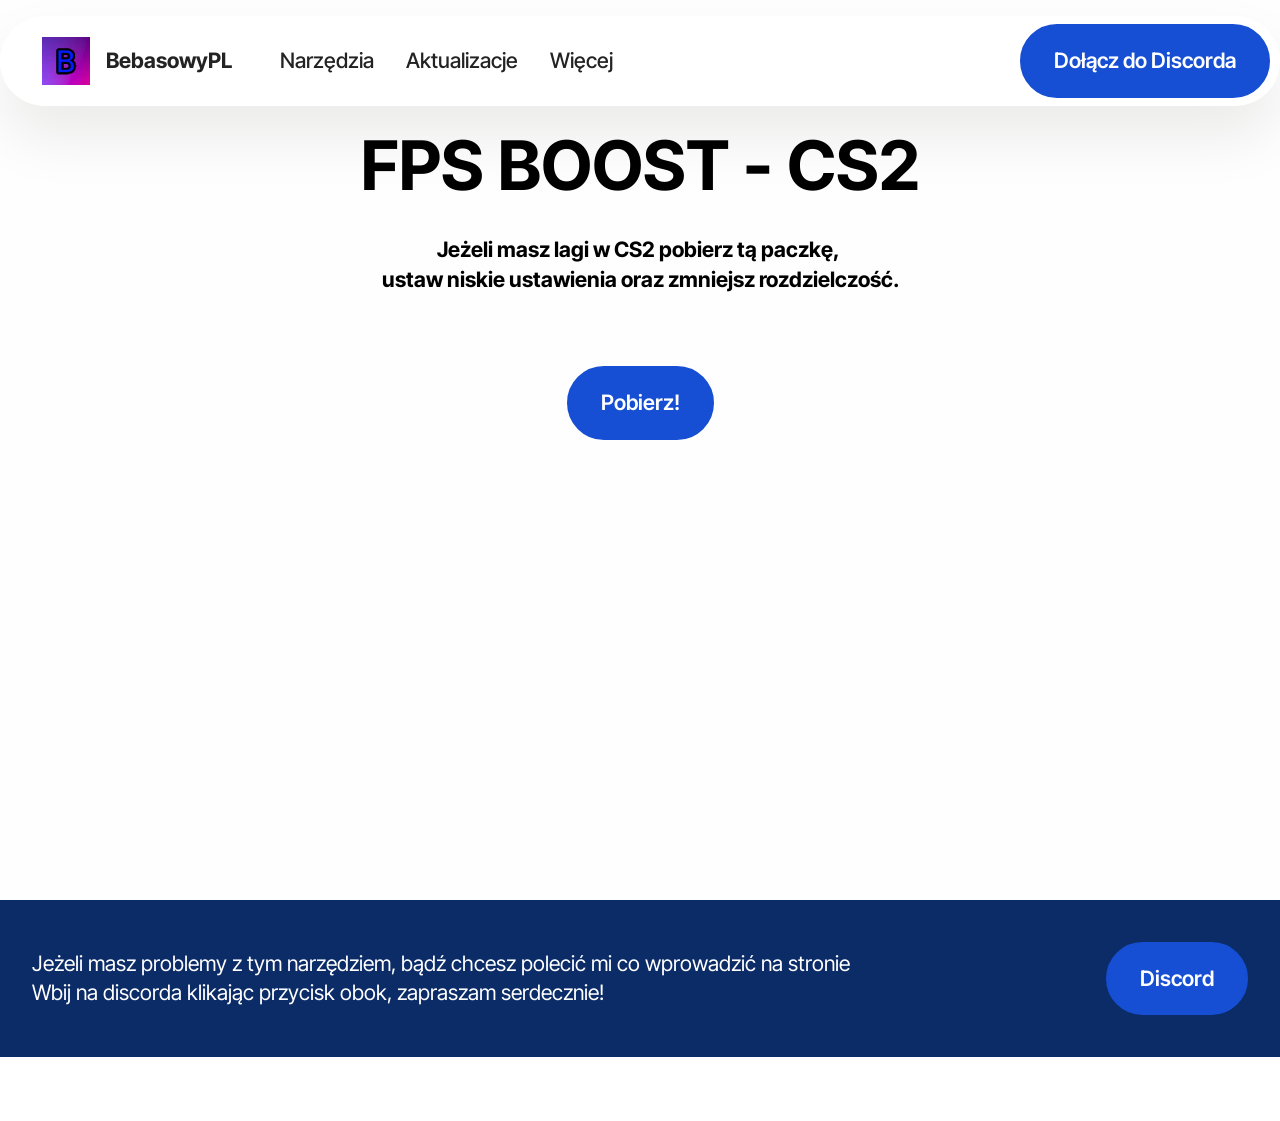
==== commit f0a4d4d9: "Add files via upload" ====
--- a/page1.html
+++ b/page1.html
@@ -20,7 +20,7 @@
   <link rel="stylesheet" href="assets/theme/css/style.css">
   <link rel="preload" href="https://fonts.googleapis.com/css?family=Inter+Tight:100,200,300,400,500,600,700,800,900,100i,200i,300i,400i,500i,600i,700i,800i,900i&display=swap" as="style" onload="this.onload=null;this.rel='stylesheet'">
   <noscript><link rel="stylesheet" href="https://fonts.googleapis.com/css?family=Inter+Tight:100,200,300,400,500,600,700,800,900,100i,200i,300i,400i,500i,600i,700i,800i,900i&display=swap"></noscript>
-  <link rel="preload" as="style" href="assets/mobirise/css/mbr-additional.css?v=nsdmo3"><link rel="stylesheet" href="assets/mobirise/css/mbr-additional.css?v=nsdmo3" type="text/css">
+  <link rel="preload" as="style" href="assets/mobirise/css/mbr-additional.css?v=7pKOJO"><link rel="stylesheet" href="assets/mobirise/css/mbr-additional.css?v=7pKOJO" type="text/css">
 
   
   
@@ -55,9 +55,9 @@
 					</li>
 					<li class="nav-item"><a class="nav-link link text-black display-4" href="page3.html">Aktualizacje</a></li><li class="nav-item">
 						<a class="nav-link link text-black display-4" href="page2.html">Więcej</a>
-					</li><li class="nav-item"><a class="nav-link link text-black text-primary display-4" href="page4.html">Free Now</a></li></ul>
+					</li></ul>
 				
-				<div class="navbar-buttons mbr-section-btn"><a class="btn btn-warning display-4" href="https://discord.gg/EF2hUAMHBJ">Dołącz do Discorda</a></div>
+				<div class="navbar-buttons mbr-section-btn"><a class="btn btn-warning display-4" href="https://discord.gg/kFApww2knW">Dołącz do Discorda</a></div>
 			</div>
 		</div>
 	</nav>
@@ -94,11 +94,11 @@
 				</div>
 			</div>
 			<div class="col-12 col-lg-3 active">
-				<div class="mbr-section-btn"><a class="btn btn-warning display-7" href="https://discord.gg/EF2hUAMHBJ">Discord</a></div>
+				<div class="mbr-section-btn"><a class="btn btn-warning display-7" href="https://discord.gg/kFApww2knW">Discord</a></div>
 			</div>
 		</div>
 	</div>
-</section><section class="display-7" style="padding: 0;align-items: center;justify-content: center;flex-wrap: wrap;    align-content: center;display: flex;position: relative;height: 4rem;"><a href="https://mobiri.se/3236584" style="flex: 1 1;height: 4rem;position: absolute;width: 100%;z-index: 1;"><img alt="" style="height: 4rem;" src="[data-uri]"></a><p style="margin: 0;text-align: center;" class="display-7">&#8204;</p><a style="z-index:1" href="https://mobirise.com/offline-website-builder.html">Offline Website Builder</a></section><script src="assets/bootstrap/js/bootstrap.bundle.min.js"></script>  <script src="assets/smoothscroll/smooth-scroll.js"></script>  <script src="assets/ytplayer/index.js"></script>  <script src="assets/dropdown/js/navbar-dropdown.js"></script>  <script src="assets/vimeoplayer/player.js"></script>  <script src="assets/theme/js/script.js"></script>  
+</section><section class="display-7" style="padding: 0;align-items: center;justify-content: center;flex-wrap: wrap;    align-content: center;display: flex;position: relative;height: 4rem;"><a href="https://mobiri.se/3236584" style="flex: 1 1;height: 4rem;position: absolute;width: 100%;z-index: 1;"><img alt="" style="height: 4rem;" src="[data-uri]"></a><p style="margin: 0;text-align: center;" class="display-7">&#8204;</p><a style="z-index:1" href="https://mobirise.com">Mobirise </a></section><script src="assets/bootstrap/js/bootstrap.bundle.min.js"></script>  <script src="assets/smoothscroll/smooth-scroll.js"></script>  <script src="assets/ytplayer/index.js"></script>  <script src="assets/dropdown/js/navbar-dropdown.js"></script>  <script src="assets/vimeoplayer/player.js"></script>  <script src="assets/theme/js/script.js"></script>  
   
   
   <input name="animation" type="hidden">
--- a/assets/mobirise/css/mbr-additional.css
+++ b/assets/mobirise/css/mbr-additional.css
@@ -3637,774 +3637,3 @@
   text-align: center;
   color: #2990c1;
 }
-.cid-ud2zTefbVC {
-  z-index: 1000;
-  width: 100%;
-  position: relative;
-}
-.cid-ud2zTefbVC .dropdown-item:before {
-  font-family: Moririse2 !important;
-  content: "\e966";
-  display: inline-block;
-  width: 0;
-  position: absolute;
-  left: 1rem;
-  top: 0.5rem;
-  margin-right: 0.5rem;
-  line-height: 1;
-  font-size: inherit;
-  vertical-align: middle;
-  text-align: center;
-  overflow: hidden;
-  transform: scale(0, 1);
-  transition: all 0.25s ease-in-out;
-}
-@media (max-width: 767px) {
-  .cid-ud2zTefbVC .navbar-toggler {
-    transform: scale(0.8);
-  }
-}
-.cid-ud2zTefbVC .navbar-brand {
-  flex-shrink: 0;
-  align-items: center;
-  margin-right: 0;
-  padding: 10px 0;
-  transition: all 0.3s;
-  word-break: break-word;
-  z-index: 1;
-}
-.cid-ud2zTefbVC .navbar-brand img {
-  max-width: 100%;
-  max-height: 100%;
-  border-radius: 0px !important;
-}
-.cid-ud2zTefbVC .navbar-brand .navbar-caption {
-  line-height: inherit !important;
-}
-.cid-ud2zTefbVC .navbar-brand .navbar-logo a {
-  outline: none;
-}
-.cid-ud2zTefbVC .navbar-nav {
-  margin: auto;
-  margin-left: 0;
-}
-.cid-ud2zTefbVC .navbar-nav .nav-item {
-  padding: 0 !important;
-  transition: .3s all !important;
-}
-.cid-ud2zTefbVC .navbar-nav .nav-item .nav-link {
-  padding: 16px !important;
-  margin: 0 !important;
-  border-radius: 1rem !important;
-  transition: .3s all !important;
-}
-.cid-ud2zTefbVC .navbar-nav .nav-item .nav-link:hover {
-  background-color: rgba(27, 31, 10, 0.06);
-}
-.cid-ud2zTefbVC .navbar-nav .open .nav-link::after {
-  transform: rotate(180deg);
-}
-@media (min-width: 992px) {
-  .cid-ud2zTefbVC .navbar-nav .open .nav-link::before {
-    content: "";
-    width: 100%;
-    height: 20px;
-    top: 100%;
-    background: transparent;
-    position: absolute;
-  }
-}
-.cid-ud2zTefbVC .navbar-nav .dropdown-item {
-  padding: 12px !important;
-  border-radius: 0.5rem !important;
-  margin: 0 8px !important;
-  transition: .3s all !important;
-}
-.cid-ud2zTefbVC .navbar-nav .dropdown-item:hover {
-  background-color: rgba(27, 31, 10, 0.06);
-}
-@media (min-width: 992px) {
-  .cid-ud2zTefbVC .navbar-nav {
-    padding-left: 1.5rem;
-  }
-}
-.cid-ud2zTefbVC .nav-link {
-  width: fit-content;
-  position: relative;
-}
-.cid-ud2zTefbVC .navbar-logo {
-  padding-left: 2rem;
-  margin: 0 !important;
-}
-@media (max-width: 767px) {
-  .cid-ud2zTefbVC .navbar-logo {
-    padding-left: 1rem;
-  }
-}
-.cid-ud2zTefbVC .navbar-caption {
-  padding-left: 1rem;
-  padding-right: .5rem;
-}
-@media (max-width: 767px) {
-  .cid-ud2zTefbVC .nav-dropdown {
-    padding-bottom: 0.5rem;
-  }
-}
-.cid-ud2zTefbVC .nav-dropdown .link.dropdown-toggle::after {
-  margin-left: 0.5rem;
-  margin-top: 0.2rem;
-  transition: .3s all;
-}
-.cid-ud2zTefbVC .container {
-  display: flex;
-  height: 90px;
-  padding: 0.5rem 0.6rem;
-  flex-wrap: nowrap;
-  background: rgba(255, 255, 255, 0.8) !important;
-  left: 0;
-  right: 0;
-  -webkit-box-pack: justify;
-  -ms-flex-pack: justify;
-  justify-content: flex-end;
-  -webkit-box-align: center;
-  -webkit-align-items: center;
-  -ms-flex-align: center;
-  align-items: center;
-  border-radius: 100vw;
-  margin-top: 1rem;
-  background-color: #ffffff;
-  box-shadow: 0 30px 60px 0 rgba(27, 31, 10, 0.08);
-}
-@media (max-width: 992px) {
-  .cid-ud2zTefbVC .container {
-    padding-right: 2rem;
-  }
-}
-@media (max-width: 767px) {
-  .cid-ud2zTefbVC .container {
-    width: 95%;
-    height: 56px !important;
-    padding-right: 1rem;
-    margin-top: 0rem;
-  }
-}
-.cid-ud2zTefbVC .iconfont-wrapper {
-  color: #000000 !important;
-  font-size: 1.5rem;
-  padding-right: 0.5rem;
-}
-.cid-ud2zTefbVC .dropdown-menu {
-  flex-wrap: wrap;
-  flex-direction: column;
-  max-width: 100%;
-  padding: 12px 4px !important;
-  border-radius: 1.5rem;
-  transition: .3s all !important;
-  min-width: auto;
-  background: #ffffff;
-  background: rgba(255, 255, 255, 0.8) !important;
-}
-.cid-ud2zTefbVC .nav-item:focus,
-.cid-ud2zTefbVC .nav-link:focus {
-  outline: none;
-}
-.cid-ud2zTefbVC .dropdown .dropdown-menu .dropdown-item {
-  width: auto;
-  transition: all 0.25s ease-in-out;
-}
-.cid-ud2zTefbVC .dropdown .dropdown-menu .dropdown-item::after {
-  right: 0.5rem;
-}
-.cid-ud2zTefbVC .dropdown .dropdown-menu .dropdown-item .mbr-iconfont {
-  margin-right: 0.5rem;
-  vertical-align: sub;
-}
-.cid-ud2zTefbVC .dropdown .dropdown-menu .dropdown-item .mbr-iconfont:before {
-  display: inline-block;
-  transform: scale(1, 1);
-  transition: all 0.25s ease-in-out;
-}
-.cid-ud2zTefbVC .collapsed .dropdown-menu .dropdown-item:before {
-  display: none;
-}
-.cid-ud2zTefbVC .collapsed .dropdown .dropdown-menu .dropdown-item {
-  padding: 0.235em 1.5em 0.235em 1.5em !important;
-  transition: none;
-  margin: 0 !important;
-}
-.cid-ud2zTefbVC .navbar {
-  min-height: 90px;
-  transition: all 0.3s;
-  border-bottom: 1px solid transparent;
-  background: transparent !important;
-  padding: 0 !important;
-  border: none !important;
-  box-shadow: none !important;
-  border-radius: 0 !important;
-}
-.cid-ud2zTefbVC .navbar.opened {
-  transition: all 0.3s;
-}
-.cid-ud2zTefbVC .navbar .dropdown-item {
-  padding: 0.5rem 1.8rem;
-}
-.cid-ud2zTefbVC .navbar .navbar-logo img {
-  width: auto;
-}
-.cid-ud2zTefbVC .navbar .navbar-collapse {
-  z-index: 1;
-  justify-content: flex-end;
-}
-.cid-ud2zTefbVC .navbar.collapsed {
-  justify-content: center;
-}
-.cid-ud2zTefbVC .navbar.collapsed .nav-item .nav-link::before {
-  display: none;
-}
-.cid-ud2zTefbVC .navbar.collapsed.opened .dropdown-menu {
-  top: 0;
-}
-@media (min-width: 992px) {
-  .cid-ud2zTefbVC .navbar.collapsed.opened:not(.navbar-short) .navbar-collapse {
-    max-height: calc(98.5vh - 3rem);
-  }
-}
-.cid-ud2zTefbVC .navbar.collapsed .dropdown-menu .dropdown-submenu {
-  left: 0 !important;
-}
-.cid-ud2zTefbVC .navbar.collapsed .dropdown-menu .dropdown-item:after {
-  right: auto;
-}
-.cid-ud2zTefbVC .navbar.collapsed .dropdown-menu .dropdown-toggle[data-toggle="dropdown-submenu"]:after {
-  margin-left: 0.5rem;
-  margin-top: 0.2rem;
-  border-top: 0.35em solid;
-  border-right: 0.35em solid transparent;
-  border-left: 0.35em solid transparent;
-  border-bottom: 0;
-  top: 41%;
-}
-.cid-ud2zTefbVC .navbar.collapsed ul.navbar-nav li {
-  margin: auto;
-}
-.cid-ud2zTefbVC .navbar.collapsed .dropdown-menu .dropdown-item {
-  padding: 0.25rem 1.5rem;
-  text-align: center;
-}
-.cid-ud2zTefbVC .navbar.collapsed .icons-menu {
-  padding-left: 0;
-  padding-right: 0;
-  padding-top: 0.5rem;
-  padding-bottom: 0.5rem;
-}
-@media (max-width: 767px) {
-  .cid-ud2zTefbVC .navbar {
-    min-height: 72px;
-  }
-  .cid-ud2zTefbVC .navbar .navbar-logo img {
-    height: 2rem !important;
-  }
-}
-@media (max-width: 991px) {
-  .cid-ud2zTefbVC .navbar .nav-item .nav-link::before {
-    display: none;
-  }
-  .cid-ud2zTefbVC .navbar.opened .dropdown-menu {
-    top: 0;
-  }
-  .cid-ud2zTefbVC .navbar .dropdown-menu .dropdown-submenu {
-    left: 0 !important;
-  }
-  .cid-ud2zTefbVC .navbar .dropdown-menu .dropdown-item:after {
-    right: auto;
-  }
-  .cid-ud2zTefbVC .navbar .dropdown-menu .dropdown-toggle[data-toggle="dropdown-submenu"]:after {
-    margin-left: 0.5rem;
-    margin-top: 0.2rem;
-    border-top: 0.35em solid;
-    border-right: 0.35em solid transparent;
-    border-left: 0.35em solid transparent;
-    border-bottom: 0;
-    top: 40%;
-  }
-  .cid-ud2zTefbVC .navbar .dropdown-menu .dropdown-item {
-    padding: 0.25rem 1.5rem !important;
-    text-align: center;
-  }
-  .cid-ud2zTefbVC .navbar .navbar-brand {
-    flex-shrink: initial;
-    flex-basis: auto;
-    word-break: break-word;
-    padding-right: 10px;
-  }
-  .cid-ud2zTefbVC .navbar .navbar-toggler {
-    flex-basis: auto;
-  }
-  .cid-ud2zTefbVC .navbar .icons-menu {
-    padding-left: 0;
-    padding-top: 0.5rem;
-    padding-bottom: 0.5rem;
-  }
-}
-.cid-ud2zTefbVC .navbar.navbar-short .navbar-logo img {
-  height: 2rem;
-}
-.cid-ud2zTefbVC .dropdown-item.active,
-.cid-ud2zTefbVC .dropdown-item:active {
-  background-color: transparent;
-}
-.cid-ud2zTefbVC .navbar-expand-lg .navbar-nav .nav-link {
-  padding: 0;
-}
-.cid-ud2zTefbVC .nav-dropdown .link.dropdown-toggle {
-  margin-right: 1.667em;
-}
-.cid-ud2zTefbVC .nav-dropdown .link.dropdown-toggle[aria-expanded="true"] {
-  margin-right: 0;
-  padding: 0.667em 1.667em;
-}
-.cid-ud2zTefbVC .navbar.navbar-expand-lg .dropdown .dropdown-menu {
-  background: #ffffff;
-}
-.cid-ud2zTefbVC .navbar.navbar-expand-lg .dropdown .dropdown-menu .dropdown-submenu {
-  margin: 0;
-  left: 105%;
-  transform: none;
-  top: -12px;
-}
-.cid-ud2zTefbVC .navbar .dropdown.open > .dropdown-menu {
-  display: flex;
-}
-.cid-ud2zTefbVC ul.navbar-nav {
-  flex-wrap: wrap;
-}
-.cid-ud2zTefbVC .navbar-buttons {
-  text-align: center;
-  min-width: 140px;
-}
-@media (max-width: 992px) {
-  .cid-ud2zTefbVC .navbar-buttons {
-    text-align: left;
-  }
-}
-.cid-ud2zTefbVC button.navbar-toggler {
-  outline: none;
-  width: 31px;
-  height: 20px;
-  cursor: pointer;
-  transition: all 0.2s;
-  position: relative;
-  align-self: center;
-}
-.cid-ud2zTefbVC button.navbar-toggler .hamburger span {
-  position: absolute;
-  right: 0;
-  width: 30px;
-  height: 2px;
-  border-right: 5px;
-  background-color: #000000;
-}
-.cid-ud2zTefbVC button.navbar-toggler .hamburger span:nth-child(1) {
-  top: 0;
-  transition: all 0.2s;
-}
-.cid-ud2zTefbVC button.navbar-toggler .hamburger span:nth-child(2) {
-  top: 8px;
-  transition: all 0.15s;
-}
-.cid-ud2zTefbVC button.navbar-toggler .hamburger span:nth-child(3) {
-  top: 8px;
-  transition: all 0.15s;
-}
-.cid-ud2zTefbVC button.navbar-toggler .hamburger span:nth-child(4) {
-  top: 16px;
-  transition: all 0.2s;
-}
-.cid-ud2zTefbVC nav.opened .hamburger span:nth-child(1) {
-  top: 8px;
-  width: 0;
-  opacity: 0;
-  right: 50%;
-  transition: all 0.2s;
-}
-.cid-ud2zTefbVC nav.opened .hamburger span:nth-child(2) {
-  transform: rotate(45deg);
-  transition: all 0.25s;
-}
-.cid-ud2zTefbVC nav.opened .hamburger span:nth-child(3) {
-  transform: rotate(-45deg);
-  transition: all 0.25s;
-}
-.cid-ud2zTefbVC nav.opened .hamburger span:nth-child(4) {
-  top: 8px;
-  width: 0;
-  opacity: 0;
-  right: 50%;
-  transition: all 0.2s;
-}
-.cid-ud2zTefbVC .navbar-dropdown {
-  padding: 0 1rem;
-}
-.cid-ud2zTefbVC a.nav-link {
-  display: flex;
-  align-items: center;
-  justify-content: center;
-}
-.cid-ud2zTefbVC .icons-menu {
-  flex-wrap: nowrap;
-  display: flex;
-  justify-content: center;
-  padding-left: 1rem;
-  padding-right: 1rem;
-  padding-top: 0.3rem;
-  text-align: center;
-}
-@media (max-width: 992px) {
-  .cid-ud2zTefbVC .icons-menu {
-    justify-content: flex-start;
-    margin-bottom: .5rem;
-  }
-}
-@media screen and (-ms-high-contrast: active), (-ms-high-contrast: none) {
-  .cid-ud2zTefbVC .navbar {
-    height: 70px;
-  }
-  .cid-ud2zTefbVC .navbar.opened {
-    height: auto;
-  }
-  .cid-ud2zTefbVC .nav-item .nav-link:hover::before {
-    width: 175%;
-    max-width: calc(100% + 2rem);
-    left: -1rem;
-  }
-}
-.cid-ud2zTefbVC .navbar .dropdown > .dropdown-menu {
-  display: none;
-  width: max-content;
-  max-width: 500px !important;
-  transform: translateX(-50%);
-  top: calc(100% + 20px);
-  left: 50%;
-}
-.cid-ud2zTefbVC .navbar .dropdown > .dropdown-menu .dropdown-item {
-  line-height: 1 !important;
-}
-.cid-ud2zTefbVC .navbar .dropdown > .dropdown-menu .dropdown .dropdown-item {
-  align-items: center;
-  display: flex;
-  height: max-content !important;
-  min-height: max-content !important;
-}
-.cid-ud2zTefbVC .navbar .dropdown > .dropdown-menu .dropdown .dropdown-item::after {
-  display: inline-block;
-  position: static;
-  margin-left: 0.5rem;
-  margin-top: 0;
-  margin-right: 0;
-  margin-bottom: 0;
-  transition: .3s all;
-  transform: rotate(-90deg);
-}
-.cid-ud2zTefbVC .navbar .dropdown > .dropdown-menu .dropdown.open .dropdown-item::after {
-  transform: rotate(0deg);
-}
-.cid-ud2zTefbVC .mbr-section-btn {
-  margin: -0.6rem -0.6rem;
-}
-.cid-ud2zTefbVC .navbar-toggler {
-  margin-left: 12px;
-  margin-right: 8px;
-  order: 1000;
-}
-@media (max-width: 991px) {
-  .cid-ud2zTefbVC .navbar-brand {
-    margin-right: auto;
-  }
-  .cid-ud2zTefbVC .navbar-collapse {
-    z-index: -1 !important;
-    position: absolute;
-    top: 110%;
-    left: 0;
-    width: 100%;
-    padding: 1rem;
-    border-radius: 1.5rem;
-    background: #ffffff;
-    opacity: 1;
-    border-color: rgba(255, 255, 255, 0.8) !important;
-    background: rgba(255, 255, 255, 0.8) !important;
-    backdrop-filter: blur(8px);
-  }
-  .cid-ud2zTefbVC .navbar-nav .nav-item .nav-link::after {
-    margin-left: 10px;
-  }
-  .cid-ud2zTefbVC .navbar-nav .dropdown-item:hover {
-    background-color: rgba(27, 31, 10, 0.06);
-  }
-  .cid-ud2zTefbVC .navbar .dropdown > .dropdown-menu {
-    max-width: 100% !important;
-    transform: translateX(0);
-    top: 10px;
-    left: 0;
-    padding: 8px !important;
-    border-radius: 1rem;
-    background-color: rgba(27, 31, 10, 0.04) !important;
-  }
-  .cid-ud2zTefbVC .navbar .dropdown > .dropdown-menu .dropdown-item {
-    padding: 8px !important;
-    line-height: 1 !important;
-    margin-bottom: 4px !important;
-  }
-  .cid-ud2zTefbVC .navbar .dropdown > .dropdown-menu .dropdown .dropdown-item {
-    align-items: center;
-    display: flex;
-    height: max-content !important;
-    min-height: max-content !important;
-  }
-  .cid-ud2zTefbVC .navbar .dropdown > .dropdown-menu .dropdown .dropdown-item::after {
-    display: inline-block;
-    position: static;
-    margin-left: 0.5rem;
-    margin-top: 0;
-    margin-right: 0;
-    margin-bottom: 0;
-    transition: .3s all;
-    transform: rotate(0deg);
-  }
-  .cid-ud2zTefbVC .navbar .dropdown > .dropdown-menu .dropdown.open .dropdown-item::after {
-    transform: rotate(180deg);
-  }
-  .cid-ud2zTefbVC .navbar .dropdown > .dropdown-menu .dropdown-submenu {
-    position: static;
-    width: 100%;
-    max-width: 100% !important;
-    transform: translateX(0) !important;
-    top: 0;
-    left: 0;
-    padding: 8px !important;
-    border-radius: 1rem;
-    background-color: rgba(27, 31, 10, 0.04) !important;
-  }
-  .cid-ud2zTefbVC .navbar .dropdown.open > .dropdown-menu {
-    display: flex !important;
-    flex-direction: column;
-    align-items: flex-start;
-  }
-}
-@media (max-width: 575px) {
-  .cid-ud2zTefbVC .navbar-collapse {
-    padding: 1rem;
-  }
-}
-.cid-udkY7pBfOA {
-  padding-top: 10rem;
-  padding-bottom: 0rem;
-  background-color: #0c2c68;
-}
-.cid-udkY7pBfOA .mbr-fallback-image.disabled {
-  display: none;
-}
-.cid-udkY7pBfOA .mbr-fallback-image {
-  display: block;
-  background-size: cover;
-  background-position: center center;
-  width: 100%;
-  height: 100%;
-  position: absolute;
-  top: 0;
-}
-.cid-udkY7pBfOA .mbr-description {
-  text-align: left;
-}
-.cid-udkY7pBfOA .item-wrapper {
-  background: #2990c1;
-  padding: 2.25rem;
-  height: 100%;
-  display: flex;
-  flex-direction: column;
-}
-@media (max-width: 767px) {
-  .cid-udkY7pBfOA .item-wrapper {
-    padding: 2rem 1.5rem;
-  }
-}
-@media (min-width: 992px) and (max-width: 1200px) {
-  .cid-udkY7pBfOA .item-wrapper {
-    padding: 2rem 1.5rem;
-  }
-}
-.cid-udkY7pBfOA .card-title,
-.cid-udkY7pBfOA .iconfont-wrapper {
-  color: #4fff02;
-}
-.cid-udkY7pBfOA .card-text {
-  color: #000000;
-}
-.cid-udkY7pBfOA .mbr-section-title {
-  color: #000000;
-  text-align: center;
-}
-.cid-udkY7pBfOA .mbr-number {
-  color: #9fe870;
-}
-.cid-udkY7pBfOA .mbr-text,
-.cid-udkY7pBfOA .mbr-section-btn {
-  text-align: center;
-}
-.cid-udkY7pBfOA .card-text,
-.cid-udkY7pBfOA .item .mbr-section-btn {
-  text-align: left;
-  color: #ffffff;
-}
-.cid-udkY7pBfOA .mbr-section-btn {
-  margin-top: 1rem;
-}
-.cid-udkY7pBfOA .image-wrapper {
-  margin-bottom: 0rem;
-  padding: 0rem;
-}
-@media (max-width: 767px) {
-  .cid-udkY7pBfOA .image-wrapper {
-    padding: 0rem 0rem;
-    margin-bottom: 0rem;
-  }
-}
-@media (min-width: 992px) and (max-width: 1200px) {
-  .cid-udkY7pBfOA .image-wrapper {
-    padding: 0rem 0rem;
-    margin-bottom: 0rem;
-  }
-}
-.cid-udkY7pBfOA .image-wrapper img {
-  height: 100%;
-  object-fit: cover;
-}
-.cid-udkY7pBfOA .item-mb {
-  margin-bottom: 2rem;
-}
-@media (max-width: 767px) {
-  .cid-udkY7pBfOA .item-mb {
-    margin-bottom: 1rem;
-  }
-}
-.cid-udkY7pBfOA .card-title {
-  text-align: left;
-}
-.cid-udkY7pBfOA .item-content {
-  display: flex;
-  flex-direction: column;
-  height: 100%;
-}
-.cid-udkY7pBfOA .item-content .item-footer {
-  margin-top: auto;
-}
-.cid-udl02rzbEk {
-  padding-top: 6rem;
-  padding-bottom: 6rem;
-  background-color: #021943;
-}
-.cid-udl02rzbEk .item-mb {
-  margin-bottom: 2rem;
-}
-@media (max-width: 767px) {
-  .cid-udl02rzbEk .item-mb {
-    margin-bottom: 1rem;
-  }
-}
-.cid-udl02rzbEk .item-head {
-  background: #175bd7;
-  padding: 2.25rem;
-}
-@media (min-width: 992px) and (max-width: 1200px) {
-  .cid-udl02rzbEk .item-head {
-    padding: 2rem 1.5rem;
-    margin-bottom: 2rem;
-  }
-}
-@media (max-width: 767px) {
-  .cid-udl02rzbEk .item-head {
-    padding: 2rem 1.5rem;
-    margin-bottom: 2rem;
-  }
-}
-.cid-udl02rzbEk .item-content {
-  padding: 2.25rem 2.25rem 0;
-  background: #ffffff;
-}
-@media (min-width: 992px) and (max-width: 1200px) {
-  .cid-udl02rzbEk .item-content {
-    padding: 0rem 1.5rem;
-  }
-}
-@media (max-width: 767px) {
-  .cid-udl02rzbEk .item-content {
-    padding: 0rem 1.5rem;
-  }
-}
-.cid-udl02rzbEk .item-wrapper {
-  border-radius: 2rem;
-  overflow: hidden;
-  margin-bottom: 2rem;
-  background: #ffffff;
-  padding: 0rem;
-  height: 100%;
-  display: flex;
-  flex-flow: column nowrap;
-}
-@media (max-width: 767px) {
-  .cid-udl02rzbEk .item-wrapper {
-    margin-bottom: 1rem;
-  }
-}
-@media (min-width: 992px) and (max-width: 1200px) {
-  .cid-udl02rzbEk .item-wrapper .item-footer {
-    padding: 0 1.5rem 3rem;
-  }
-}
-@media (min-width: 1201px) {
-  .cid-udl02rzbEk .item-wrapper .item-footer {
-    padding: 0 2rem 3rem;
-  }
-}
-.cid-udl02rzbEk .btn {
-  width: -webkit-fill-available;
-}
-.cid-udl02rzbEk .item:focus,
-.cid-udl02rzbEk span:focus {
-  outline: none;
-}
-.cid-udl02rzbEk .mbr-section-btn {
-  margin-top: auto !important;
-  padding: 2rem 2rem 0;
-}
-@media (max-width: 991px) {
-  .cid-udl02rzbEk .mbr-section-btn {
-    padding: 0rem 2.25rem 2rem;
-  }
-}
-@media (max-width: 767px) {
-  .cid-udl02rzbEk .mbr-section-btn {
-    padding: 0rem 1.5rem;
-    margin-bottom: 2rem;
-  }
-}
-.cid-udl02rzbEk .mbr-section-title {
-  color: #ffffff;
-}
-.cid-udl02rzbEk .mbr-section-subtitle {
-  color: #ffffff;
-}
-.cid-udl02rzbEk .mbr-text,
-.cid-udl02rzbEk .mbr-section-btn {
-  text-align: left;
-}
-.cid-udl02rzbEk .item-title {
-  text-align: left;
-  color: #000000;
-}
-.cid-udl02rzbEk .item-subtitle {
-  text-align: left;
-  color: #000000;
-}
-.cid-udl02rzbEk .content-head {
-  max-width: 800px;
-}
--- a/assets/mobirise/css/mbr-additional.css
+++ b/assets/mobirise/css/mbr-additional.css
@@ -3637,774 +3637,3 @@
   text-align: center;
   color: #2990c1;
 }
-.cid-ud2zTefbVC {
-  z-index: 1000;
-  width: 100%;
-  position: relative;
-}
-.cid-ud2zTefbVC .dropdown-item:before {
-  font-family: Moririse2 !important;
-  content: "\e966";
-  display: inline-block;
-  width: 0;
-  position: absolute;
-  left: 1rem;
-  top: 0.5rem;
-  margin-right: 0.5rem;
-  line-height: 1;
-  font-size: inherit;
-  vertical-align: middle;
-  text-align: center;
-  overflow: hidden;
-  transform: scale(0, 1);
-  transition: all 0.25s ease-in-out;
-}
-@media (max-width: 767px) {
-  .cid-ud2zTefbVC .navbar-toggler {
-    transform: scale(0.8);
-  }
-}
-.cid-ud2zTefbVC .navbar-brand {
-  flex-shrink: 0;
-  align-items: center;
-  margin-right: 0;
-  padding: 10px 0;
-  transition: all 0.3s;
-  word-break: break-word;
-  z-index: 1;
-}
-.cid-ud2zTefbVC .navbar-brand img {
-  max-width: 100%;
-  max-height: 100%;
-  border-radius: 0px !important;
-}
-.cid-ud2zTefbVC .navbar-brand .navbar-caption {
-  line-height: inherit !important;
-}
-.cid-ud2zTefbVC .navbar-brand .navbar-logo a {
-  outline: none;
-}
-.cid-ud2zTefbVC .navbar-nav {
-  margin: auto;
-  margin-left: 0;
-}
-.cid-ud2zTefbVC .navbar-nav .nav-item {
-  padding: 0 !important;
-  transition: .3s all !important;
-}
-.cid-ud2zTefbVC .navbar-nav .nav-item .nav-link {
-  padding: 16px !important;
-  margin: 0 !important;
-  border-radius: 1rem !important;
-  transition: .3s all !important;
-}
-.cid-ud2zTefbVC .navbar-nav .nav-item .nav-link:hover {
-  background-color: rgba(27, 31, 10, 0.06);
-}
-.cid-ud2zTefbVC .navbar-nav .open .nav-link::after {
-  transform: rotate(180deg);
-}
-@media (min-width: 992px) {
-  .cid-ud2zTefbVC .navbar-nav .open .nav-link::before {
-    content: "";
-    width: 100%;
-    height: 20px;
-    top: 100%;
-    background: transparent;
-    position: absolute;
-  }
-}
-.cid-ud2zTefbVC .navbar-nav .dropdown-item {
-  padding: 12px !important;
-  border-radius: 0.5rem !important;
-  margin: 0 8px !important;
-  transition: .3s all !important;
-}
-.cid-ud2zTefbVC .navbar-nav .dropdown-item:hover {
-  background-color: rgba(27, 31, 10, 0.06);
-}
-@media (min-width: 992px) {
-  .cid-ud2zTefbVC .navbar-nav {
-    padding-left: 1.5rem;
-  }
-}
-.cid-ud2zTefbVC .nav-link {
-  width: fit-content;
-  position: relative;
-}
-.cid-ud2zTefbVC .navbar-logo {
-  padding-left: 2rem;
-  margin: 0 !important;
-}
-@media (max-width: 767px) {
-  .cid-ud2zTefbVC .navbar-logo {
-    padding-left: 1rem;
-  }
-}
-.cid-ud2zTefbVC .navbar-caption {
-  padding-left: 1rem;
-  padding-right: .5rem;
-}
-@media (max-width: 767px) {
-  .cid-ud2zTefbVC .nav-dropdown {
-    padding-bottom: 0.5rem;
-  }
-}
-.cid-ud2zTefbVC .nav-dropdown .link.dropdown-toggle::after {
-  margin-left: 0.5rem;
-  margin-top: 0.2rem;
-  transition: .3s all;
-}
-.cid-ud2zTefbVC .container {
-  display: flex;
-  height: 90px;
-  padding: 0.5rem 0.6rem;
-  flex-wrap: nowrap;
-  background: rgba(255, 255, 255, 0.8) !important;
-  left: 0;
-  right: 0;
-  -webkit-box-pack: justify;
-  -ms-flex-pack: justify;
-  justify-content: flex-end;
-  -webkit-box-align: center;
-  -webkit-align-items: center;
-  -ms-flex-align: center;
-  align-items: center;
-  border-radius: 100vw;
-  margin-top: 1rem;
-  background-color: #ffffff;
-  box-shadow: 0 30px 60px 0 rgba(27, 31, 10, 0.08);
-}
-@media (max-width: 992px) {
-  .cid-ud2zTefbVC .container {
-    padding-right: 2rem;
-  }
-}
-@media (max-width: 767px) {
-  .cid-ud2zTefbVC .container {
-    width: 95%;
-    height: 56px !important;
-    padding-right: 1rem;
-    margin-top: 0rem;
-  }
-}
-.cid-ud2zTefbVC .iconfont-wrapper {
-  color: #000000 !important;
-  font-size: 1.5rem;
-  padding-right: 0.5rem;
-}
-.cid-ud2zTefbVC .dropdown-menu {
-  flex-wrap: wrap;
-  flex-direction: column;
-  max-width: 100%;
-  padding: 12px 4px !important;
-  border-radius: 1.5rem;
-  transition: .3s all !important;
-  min-width: auto;
-  background: #ffffff;
-  background: rgba(255, 255, 255, 0.8) !important;
-}
-.cid-ud2zTefbVC .nav-item:focus,
-.cid-ud2zTefbVC .nav-link:focus {
-  outline: none;
-}
-.cid-ud2zTefbVC .dropdown .dropdown-menu .dropdown-item {
-  width: auto;
-  transition: all 0.25s ease-in-out;
-}
-.cid-ud2zTefbVC .dropdown .dropdown-menu .dropdown-item::after {
-  right: 0.5rem;
-}
-.cid-ud2zTefbVC .dropdown .dropdown-menu .dropdown-item .mbr-iconfont {
-  margin-right: 0.5rem;
-  vertical-align: sub;
-}
-.cid-ud2zTefbVC .dropdown .dropdown-menu .dropdown-item .mbr-iconfont:before {
-  display: inline-block;
-  transform: scale(1, 1);
-  transition: all 0.25s ease-in-out;
-}
-.cid-ud2zTefbVC .collapsed .dropdown-menu .dropdown-item:before {
-  display: none;
-}
-.cid-ud2zTefbVC .collapsed .dropdown .dropdown-menu .dropdown-item {
-  padding: 0.235em 1.5em 0.235em 1.5em !important;
-  transition: none;
-  margin: 0 !important;
-}
-.cid-ud2zTefbVC .navbar {
-  min-height: 90px;
-  transition: all 0.3s;
-  border-bottom: 1px solid transparent;
-  background: transparent !important;
-  padding: 0 !important;
-  border: none !important;
-  box-shadow: none !important;
-  border-radius: 0 !important;
-}
-.cid-ud2zTefbVC .navbar.opened {
-  transition: all 0.3s;
-}
-.cid-ud2zTefbVC .navbar .dropdown-item {
-  padding: 0.5rem 1.8rem;
-}
-.cid-ud2zTefbVC .navbar .navbar-logo img {
-  width: auto;
-}
-.cid-ud2zTefbVC .navbar .navbar-collapse {
-  z-index: 1;
-  justify-content: flex-end;
-}
-.cid-ud2zTefbVC .navbar.collapsed {
-  justify-content: center;
-}
-.cid-ud2zTefbVC .navbar.collapsed .nav-item .nav-link::before {
-  display: none;
-}
-.cid-ud2zTefbVC .navbar.collapsed.opened .dropdown-menu {
-  top: 0;
-}
-@media (min-width: 992px) {
-  .cid-ud2zTefbVC .navbar.collapsed.opened:not(.navbar-short) .navbar-collapse {
-    max-height: calc(98.5vh - 3rem);
-  }
-}
-.cid-ud2zTefbVC .navbar.collapsed .dropdown-menu .dropdown-submenu {
-  left: 0 !important;
-}
-.cid-ud2zTefbVC .navbar.collapsed .dropdown-menu .dropdown-item:after {
-  right: auto;
-}
-.cid-ud2zTefbVC .navbar.collapsed .dropdown-menu .dropdown-toggle[data-toggle="dropdown-submenu"]:after {
-  margin-left: 0.5rem;
-  margin-top: 0.2rem;
-  border-top: 0.35em solid;
-  border-right: 0.35em solid transparent;
-  border-left: 0.35em solid transparent;
-  border-bottom: 0;
-  top: 41%;
-}
-.cid-ud2zTefbVC .navbar.collapsed ul.navbar-nav li {
-  margin: auto;
-}
-.cid-ud2zTefbVC .navbar.collapsed .dropdown-menu .dropdown-item {
-  padding: 0.25rem 1.5rem;
-  text-align: center;
-}
-.cid-ud2zTefbVC .navbar.collapsed .icons-menu {
-  padding-left: 0;
-  padding-right: 0;
-  padding-top: 0.5rem;
-  padding-bottom: 0.5rem;
-}
-@media (max-width: 767px) {
-  .cid-ud2zTefbVC .navbar {
-    min-height: 72px;
-  }
-  .cid-ud2zTefbVC .navbar .navbar-logo img {
-    height: 2rem !important;
-  }
-}
-@media (max-width: 991px) {
-  .cid-ud2zTefbVC .navbar .nav-item .nav-link::before {
-    display: none;
-  }
-  .cid-ud2zTefbVC .navbar.opened .dropdown-menu {
-    top: 0;
-  }
-  .cid-ud2zTefbVC .navbar .dropdown-menu .dropdown-submenu {
-    left: 0 !important;
-  }
-  .cid-ud2zTefbVC .navbar .dropdown-menu .dropdown-item:after {
-    right: auto;
-  }
-  .cid-ud2zTefbVC .navbar .dropdown-menu .dropdown-toggle[data-toggle="dropdown-submenu"]:after {
-    margin-left: 0.5rem;
-    margin-top: 0.2rem;
-    border-top: 0.35em solid;
-    border-right: 0.35em solid transparent;
-    border-left: 0.35em solid transparent;
-    border-bottom: 0;
-    top: 40%;
-  }
-  .cid-ud2zTefbVC .navbar .dropdown-menu .dropdown-item {
-    padding: 0.25rem 1.5rem !important;
-    text-align: center;
-  }
-  .cid-ud2zTefbVC .navbar .navbar-brand {
-    flex-shrink: initial;
-    flex-basis: auto;
-    word-break: break-word;
-    padding-right: 10px;
-  }
-  .cid-ud2zTefbVC .navbar .navbar-toggler {
-    flex-basis: auto;
-  }
-  .cid-ud2zTefbVC .navbar .icons-menu {
-    padding-left: 0;
-    padding-top: 0.5rem;
-    padding-bottom: 0.5rem;
-  }
-}
-.cid-ud2zTefbVC .navbar.navbar-short .navbar-logo img {
-  height: 2rem;
-}
-.cid-ud2zTefbVC .dropdown-item.active,
-.cid-ud2zTefbVC .dropdown-item:active {
-  background-color: transparent;
-}
-.cid-ud2zTefbVC .navbar-expand-lg .navbar-nav .nav-link {
-  padding: 0;
-}
-.cid-ud2zTefbVC .nav-dropdown .link.dropdown-toggle {
-  margin-right: 1.667em;
-}
-.cid-ud2zTefbVC .nav-dropdown .link.dropdown-toggle[aria-expanded="true"] {
-  margin-right: 0;
-  padding: 0.667em 1.667em;
-}
-.cid-ud2zTefbVC .navbar.navbar-expand-lg .dropdown .dropdown-menu {
-  background: #ffffff;
-}
-.cid-ud2zTefbVC .navbar.navbar-expand-lg .dropdown .dropdown-menu .dropdown-submenu {
-  margin: 0;
-  left: 105%;
-  transform: none;
-  top: -12px;
-}
-.cid-ud2zTefbVC .navbar .dropdown.open > .dropdown-menu {
-  display: flex;
-}
-.cid-ud2zTefbVC ul.navbar-nav {
-  flex-wrap: wrap;
-}
-.cid-ud2zTefbVC .navbar-buttons {
-  text-align: center;
-  min-width: 140px;
-}
-@media (max-width: 992px) {
-  .cid-ud2zTefbVC .navbar-buttons {
-    text-align: left;
-  }
-}
-.cid-ud2zTefbVC button.navbar-toggler {
-  outline: none;
-  width: 31px;
-  height: 20px;
-  cursor: pointer;
-  transition: all 0.2s;
-  position: relative;
-  align-self: center;
-}
-.cid-ud2zTefbVC button.navbar-toggler .hamburger span {
-  position: absolute;
-  right: 0;
-  width: 30px;
-  height: 2px;
-  border-right: 5px;
-  background-color: #000000;
-}
-.cid-ud2zTefbVC button.navbar-toggler .hamburger span:nth-child(1) {
-  top: 0;
-  transition: all 0.2s;
-}
-.cid-ud2zTefbVC button.navbar-toggler .hamburger span:nth-child(2) {
-  top: 8px;
-  transition: all 0.15s;
-}
-.cid-ud2zTefbVC button.navbar-toggler .hamburger span:nth-child(3) {
-  top: 8px;
-  transition: all 0.15s;
-}
-.cid-ud2zTefbVC button.navbar-toggler .hamburger span:nth-child(4) {
-  top: 16px;
-  transition: all 0.2s;
-}
-.cid-ud2zTefbVC nav.opened .hamburger span:nth-child(1) {
-  top: 8px;
-  width: 0;
-  opacity: 0;
-  right: 50%;
-  transition: all 0.2s;
-}
-.cid-ud2zTefbVC nav.opened .hamburger span:nth-child(2) {
-  transform: rotate(45deg);
-  transition: all 0.25s;
-}
-.cid-ud2zTefbVC nav.opened .hamburger span:nth-child(3) {
-  transform: rotate(-45deg);
-  transition: all 0.25s;
-}
-.cid-ud2zTefbVC nav.opened .hamburger span:nth-child(4) {
-  top: 8px;
-  width: 0;
-  opacity: 0;
-  right: 50%;
-  transition: all 0.2s;
-}
-.cid-ud2zTefbVC .navbar-dropdown {
-  padding: 0 1rem;
-}
-.cid-ud2zTefbVC a.nav-link {
-  display: flex;
-  align-items: center;
-  justify-content: center;
-}
-.cid-ud2zTefbVC .icons-menu {
-  flex-wrap: nowrap;
-  display: flex;
-  justify-content: center;
-  padding-left: 1rem;
-  padding-right: 1rem;
-  padding-top: 0.3rem;
-  text-align: center;
-}
-@media (max-width: 992px) {
-  .cid-ud2zTefbVC .icons-menu {
-    justify-content: flex-start;
-    margin-bottom: .5rem;
-  }
-}
-@media screen and (-ms-high-contrast: active), (-ms-high-contrast: none) {
-  .cid-ud2zTefbVC .navbar {
-    height: 70px;
-  }
-  .cid-ud2zTefbVC .navbar.opened {
-    height: auto;
-  }
-  .cid-ud2zTefbVC .nav-item .nav-link:hover::before {
-    width: 175%;
-    max-width: calc(100% + 2rem);
-    left: -1rem;
-  }
-}
-.cid-ud2zTefbVC .navbar .dropdown > .dropdown-menu {
-  display: none;
-  width: max-content;
-  max-width: 500px !important;
-  transform: translateX(-50%);
-  top: calc(100% + 20px);
-  left: 50%;
-}
-.cid-ud2zTefbVC .navbar .dropdown > .dropdown-menu .dropdown-item {
-  line-height: 1 !important;
-}
-.cid-ud2zTefbVC .navbar .dropdown > .dropdown-menu .dropdown .dropdown-item {
-  align-items: center;
-  display: flex;
-  height: max-content !important;
-  min-height: max-content !important;
-}
-.cid-ud2zTefbVC .navbar .dropdown > .dropdown-menu .dropdown .dropdown-item::after {
-  display: inline-block;
-  position: static;
-  margin-left: 0.5rem;
-  margin-top: 0;
-  margin-right: 0;
-  margin-bottom: 0;
-  transition: .3s all;
-  transform: rotate(-90deg);
-}
-.cid-ud2zTefbVC .navbar .dropdown > .dropdown-menu .dropdown.open .dropdown-item::after {
-  transform: rotate(0deg);
-}
-.cid-ud2zTefbVC .mbr-section-btn {
-  margin: -0.6rem -0.6rem;
-}
-.cid-ud2zTefbVC .navbar-toggler {
-  margin-left: 12px;
-  margin-right: 8px;
-  order: 1000;
-}
-@media (max-width: 991px) {
-  .cid-ud2zTefbVC .navbar-brand {
-    margin-right: auto;
-  }
-  .cid-ud2zTefbVC .navbar-collapse {
-    z-index: -1 !important;
-    position: absolute;
-    top: 110%;
-    left: 0;
-    width: 100%;
-    padding: 1rem;
-    border-radius: 1.5rem;
-    background: #ffffff;
-    opacity: 1;
-    border-color: rgba(255, 255, 255, 0.8) !important;
-    background: rgba(255, 255, 255, 0.8) !important;
-    backdrop-filter: blur(8px);
-  }
-  .cid-ud2zTefbVC .navbar-nav .nav-item .nav-link::after {
-    margin-left: 10px;
-  }
-  .cid-ud2zTefbVC .navbar-nav .dropdown-item:hover {
-    background-color: rgba(27, 31, 10, 0.06);
-  }
-  .cid-ud2zTefbVC .navbar .dropdown > .dropdown-menu {
-    max-width: 100% !important;
-    transform: translateX(0);
-    top: 10px;
-    left: 0;
-    padding: 8px !important;
-    border-radius: 1rem;
-    background-color: rgba(27, 31, 10, 0.04) !important;
-  }
-  .cid-ud2zTefbVC .navbar .dropdown > .dropdown-menu .dropdown-item {
-    padding: 8px !important;
-    line-height: 1 !important;
-    margin-bottom: 4px !important;
-  }
-  .cid-ud2zTefbVC .navbar .dropdown > .dropdown-menu .dropdown .dropdown-item {
-    align-items: center;
-    display: flex;
-    height: max-content !important;
-    min-height: max-content !important;
-  }
-  .cid-ud2zTefbVC .navbar .dropdown > .dropdown-menu .dropdown .dropdown-item::after {
-    display: inline-block;
-    position: static;
-    margin-left: 0.5rem;
-    margin-top: 0;
-    margin-right: 0;
-    margin-bottom: 0;
-    transition: .3s all;
-    transform: rotate(0deg);
-  }
-  .cid-ud2zTefbVC .navbar .dropdown > .dropdown-menu .dropdown.open .dropdown-item::after {
-    transform: rotate(180deg);
-  }
-  .cid-ud2zTefbVC .navbar .dropdown > .dropdown-menu .dropdown-submenu {
-    position: static;
-    width: 100%;
-    max-width: 100% !important;
-    transform: translateX(0) !important;
-    top: 0;
-    left: 0;
-    padding: 8px !important;
-    border-radius: 1rem;
-    background-color: rgba(27, 31, 10, 0.04) !important;
-  }
-  .cid-ud2zTefbVC .navbar .dropdown.open > .dropdown-menu {
-    display: flex !important;
-    flex-direction: column;
-    align-items: flex-start;
-  }
-}
-@media (max-width: 575px) {
-  .cid-ud2zTefbVC .navbar-collapse {
-    padding: 1rem;
-  }
-}
-.cid-udkY7pBfOA {
-  padding-top: 10rem;
-  padding-bottom: 0rem;
-  background-color: #0c2c68;
-}
-.cid-udkY7pBfOA .mbr-fallback-image.disabled {
-  display: none;
-}
-.cid-udkY7pBfOA .mbr-fallback-image {
-  display: block;
-  background-size: cover;
-  background-position: center center;
-  width: 100%;
-  height: 100%;
-  position: absolute;
-  top: 0;
-}
-.cid-udkY7pBfOA .mbr-description {
-  text-align: left;
-}
-.cid-udkY7pBfOA .item-wrapper {
-  background: #2990c1;
-  padding: 2.25rem;
-  height: 100%;
-  display: flex;
-  flex-direction: column;
-}
-@media (max-width: 767px) {
-  .cid-udkY7pBfOA .item-wrapper {
-    padding: 2rem 1.5rem;
-  }
-}
-@media (min-width: 992px) and (max-width: 1200px) {
-  .cid-udkY7pBfOA .item-wrapper {
-    padding: 2rem 1.5rem;
-  }
-}
-.cid-udkY7pBfOA .card-title,
-.cid-udkY7pBfOA .iconfont-wrapper {
-  color: #4fff02;
-}
-.cid-udkY7pBfOA .card-text {
-  color: #000000;
-}
-.cid-udkY7pBfOA .mbr-section-title {
-  color: #000000;
-  text-align: center;
-}
-.cid-udkY7pBfOA .mbr-number {
-  color: #9fe870;
-}
-.cid-udkY7pBfOA .mbr-text,
-.cid-udkY7pBfOA .mbr-section-btn {
-  text-align: center;
-}
-.cid-udkY7pBfOA .card-text,
-.cid-udkY7pBfOA .item .mbr-section-btn {
-  text-align: left;
-  color: #ffffff;
-}
-.cid-udkY7pBfOA .mbr-section-btn {
-  margin-top: 1rem;
-}
-.cid-udkY7pBfOA .image-wrapper {
-  margin-bottom: 0rem;
-  padding: 0rem;
-}
-@media (max-width: 767px) {
-  .cid-udkY7pBfOA .image-wrapper {
-    padding: 0rem 0rem;
-    margin-bottom: 0rem;
-  }
-}
-@media (min-width: 992px) and (max-width: 1200px) {
-  .cid-udkY7pBfOA .image-wrapper {
-    padding: 0rem 0rem;
-    margin-bottom: 0rem;
-  }
-}
-.cid-udkY7pBfOA .image-wrapper img {
-  height: 100%;
-  object-fit: cover;
-}
-.cid-udkY7pBfOA .item-mb {
-  margin-bottom: 2rem;
-}
-@media (max-width: 767px) {
-  .cid-udkY7pBfOA .item-mb {
-    margin-bottom: 1rem;
-  }
-}
-.cid-udkY7pBfOA .card-title {
-  text-align: left;
-}
-.cid-udkY7pBfOA .item-content {
-  display: flex;
-  flex-direction: column;
-  height: 100%;
-}
-.cid-udkY7pBfOA .item-content .item-footer {
-  margin-top: auto;
-}
-.cid-udl02rzbEk {
-  padding-top: 6rem;
-  padding-bottom: 6rem;
-  background-color: #021943;
-}
-.cid-udl02rzbEk .item-mb {
-  margin-bottom: 2rem;
-}
-@media (max-width: 767px) {
-  .cid-udl02rzbEk .item-mb {
-    margin-bottom: 1rem;
-  }
-}
-.cid-udl02rzbEk .item-head {
-  background: #175bd7;
-  padding: 2.25rem;
-}
-@media (min-width: 992px) and (max-width: 1200px) {
-  .cid-udl02rzbEk .item-head {
-    padding: 2rem 1.5rem;
-    margin-bottom: 2rem;
-  }
-}
-@media (max-width: 767px) {
-  .cid-udl02rzbEk .item-head {
-    padding: 2rem 1.5rem;
-    margin-bottom: 2rem;
-  }
-}
-.cid-udl02rzbEk .item-content {
-  padding: 2.25rem 2.25rem 0;
-  background: #ffffff;
-}
-@media (min-width: 992px) and (max-width: 1200px) {
-  .cid-udl02rzbEk .item-content {
-    padding: 0rem 1.5rem;
-  }
-}
-@media (max-width: 767px) {
-  .cid-udl02rzbEk .item-content {
-    padding: 0rem 1.5rem;
-  }
-}
-.cid-udl02rzbEk .item-wrapper {
-  border-radius: 2rem;
-  overflow: hidden;
-  margin-bottom: 2rem;
-  background: #ffffff;
-  padding: 0rem;
-  height: 100%;
-  display: flex;
-  flex-flow: column nowrap;
-}
-@media (max-width: 767px) {
-  .cid-udl02rzbEk .item-wrapper {
-    margin-bottom: 1rem;
-  }
-}
-@media (min-width: 992px) and (max-width: 1200px) {
-  .cid-udl02rzbEk .item-wrapper .item-footer {
-    padding: 0 1.5rem 3rem;
-  }
-}
-@media (min-width: 1201px) {
-  .cid-udl02rzbEk .item-wrapper .item-footer {
-    padding: 0 2rem 3rem;
-  }
-}
-.cid-udl02rzbEk .btn {
-  width: -webkit-fill-available;
-}
-.cid-udl02rzbEk .item:focus,
-.cid-udl02rzbEk span:focus {
-  outline: none;
-}
-.cid-udl02rzbEk .mbr-section-btn {
-  margin-top: auto !important;
-  padding: 2rem 2rem 0;
-}
-@media (max-width: 991px) {
-  .cid-udl02rzbEk .mbr-section-btn {
-    padding: 0rem 2.25rem 2rem;
-  }
-}
-@media (max-width: 767px) {
-  .cid-udl02rzbEk .mbr-section-btn {
-    padding: 0rem 1.5rem;
-    margin-bottom: 2rem;
-  }
-}
-.cid-udl02rzbEk .mbr-section-title {
-  color: #ffffff;
-}
-.cid-udl02rzbEk .mbr-section-subtitle {
-  color: #ffffff;
-}
-.cid-udl02rzbEk .mbr-text,
-.cid-udl02rzbEk .mbr-section-btn {
-  text-align: left;
-}
-.cid-udl02rzbEk .item-title {
-  text-align: left;
-  color: #000000;
-}
-.cid-udl02rzbEk .item-subtitle {
-  text-align: left;
-  color: #000000;
-}
-.cid-udl02rzbEk .content-head {
-  max-width: 800px;
-}
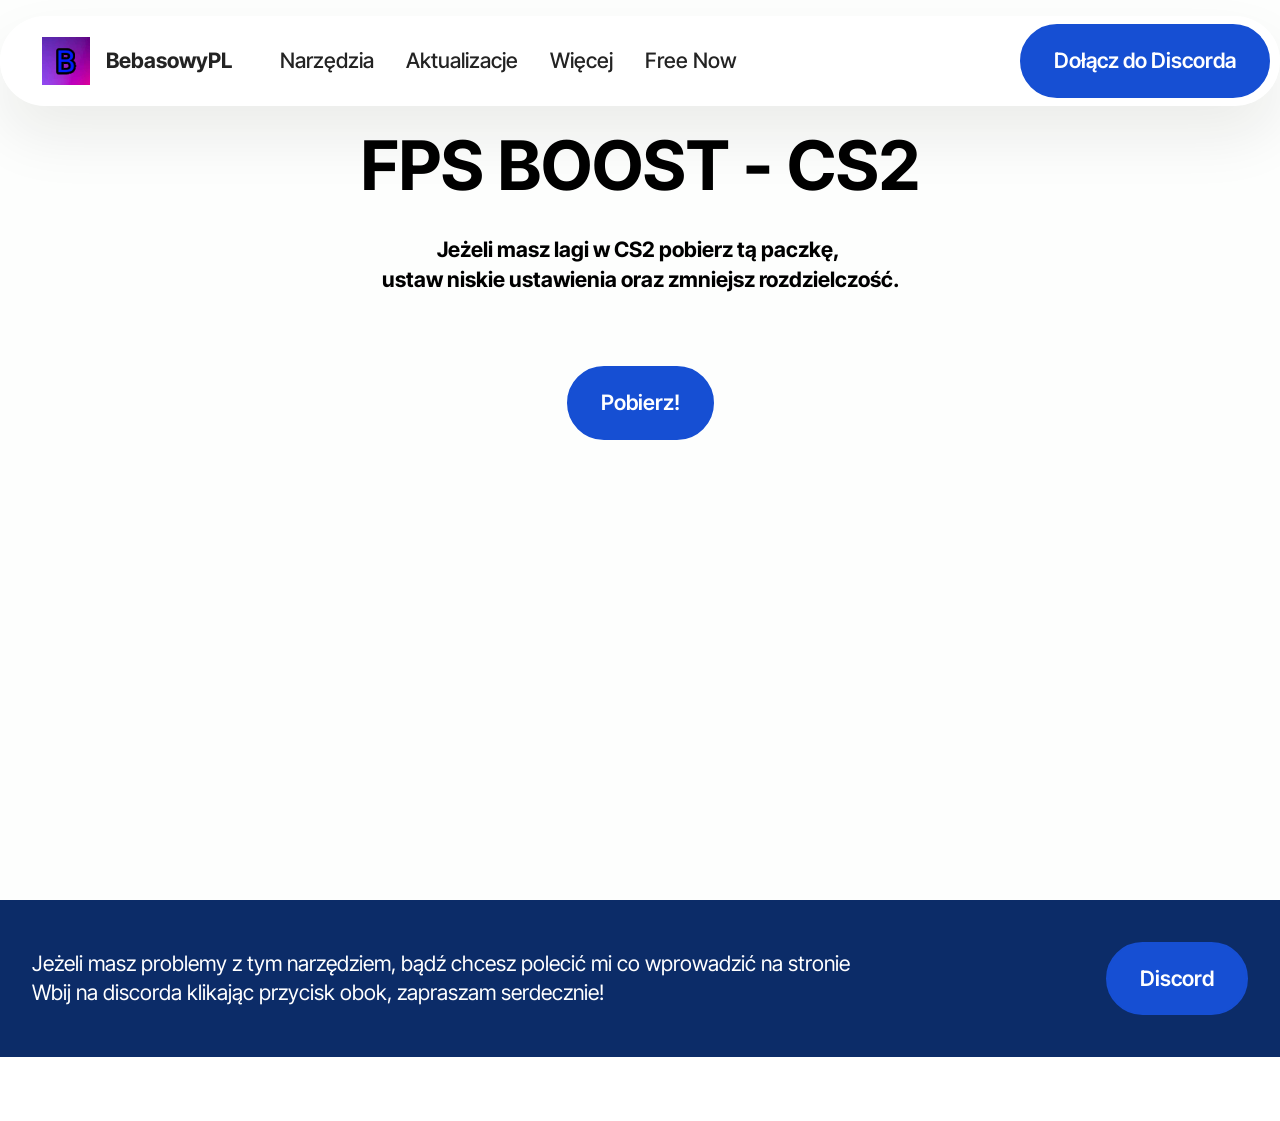
==== commit 5fc87d85: "Add files via upload" ====
--- a/page1.html
+++ b/page1.html
@@ -20,7 +20,7 @@
   <link rel="stylesheet" href="assets/theme/css/style.css">
   <link rel="preload" href="https://fonts.googleapis.com/css?family=Inter+Tight:100,200,300,400,500,600,700,800,900,100i,200i,300i,400i,500i,600i,700i,800i,900i&display=swap" as="style" onload="this.onload=null;this.rel='stylesheet'">
   <noscript><link rel="stylesheet" href="https://fonts.googleapis.com/css?family=Inter+Tight:100,200,300,400,500,600,700,800,900,100i,200i,300i,400i,500i,600i,700i,800i,900i&display=swap"></noscript>
-  <link rel="preload" as="style" href="assets/mobirise/css/mbr-additional.css?v=7pKOJO"><link rel="stylesheet" href="assets/mobirise/css/mbr-additional.css?v=7pKOJO" type="text/css">
+  <link rel="preload" as="style" href="assets/mobirise/css/mbr-additional.css?v=3ZI52g"><link rel="stylesheet" href="assets/mobirise/css/mbr-additional.css?v=3ZI52g" type="text/css">
 
   
   
@@ -55,7 +55,7 @@
 					</li>
 					<li class="nav-item"><a class="nav-link link text-black display-4" href="page3.html">Aktualizacje</a></li><li class="nav-item">
 						<a class="nav-link link text-black display-4" href="page2.html">Więcej</a>
-					</li></ul>
+					</li><li class="nav-item"><a class="nav-link link text-black text-primary display-4" href="page4.html">Free Now</a></li></ul>
 				
 				<div class="navbar-buttons mbr-section-btn"><a class="btn btn-warning display-4" href="https://discord.gg/kFApww2knW">Dołącz do Discorda</a></div>
 			</div>
@@ -98,7 +98,7 @@
 			</div>
 		</div>
 	</div>
-</section><section class="display-7" style="padding: 0;align-items: center;justify-content: center;flex-wrap: wrap;    align-content: center;display: flex;position: relative;height: 4rem;"><a href="https://mobiri.se/3236584" style="flex: 1 1;height: 4rem;position: absolute;width: 100%;z-index: 1;"><img alt="" style="height: 4rem;" src="[data-uri]"></a><p style="margin: 0;text-align: center;" class="display-7">&#8204;</p><a style="z-index:1" href="https://mobirise.com">Mobirise </a></section><script src="assets/bootstrap/js/bootstrap.bundle.min.js"></script>  <script src="assets/smoothscroll/smooth-scroll.js"></script>  <script src="assets/ytplayer/index.js"></script>  <script src="assets/dropdown/js/navbar-dropdown.js"></script>  <script src="assets/vimeoplayer/player.js"></script>  <script src="assets/theme/js/script.js"></script>  
+</section><section class="display-7" style="padding: 0;align-items: center;justify-content: center;flex-wrap: wrap;    align-content: center;display: flex;position: relative;height: 4rem;"><a href="https://mobiri.se/3236584" style="flex: 1 1;height: 4rem;position: absolute;width: 100%;z-index: 1;"><img alt="" style="height: 4rem;" src="[data-uri]"></a><p style="margin: 0;text-align: center;" class="display-7">&#8204;</p><a style="z-index:1" href="https://mobirise.com/builder/ai-website-builder.html">AI Website Builder</a></section><script src="assets/bootstrap/js/bootstrap.bundle.min.js"></script>  <script src="assets/smoothscroll/smooth-scroll.js"></script>  <script src="assets/ytplayer/index.js"></script>  <script src="assets/dropdown/js/navbar-dropdown.js"></script>  <script src="assets/vimeoplayer/player.js"></script>  <script src="assets/theme/js/script.js"></script>  
   
   
   <input name="animation" type="hidden">
--- a/assets/mobirise/css/mbr-additional.css
+++ b/assets/mobirise/css/mbr-additional.css
@@ -3637,3 +3637,774 @@
   text-align: center;
   color: #2990c1;
 }
+.cid-ud2zTefbVC {
+  z-index: 1000;
+  width: 100%;
+  position: relative;
+}
+.cid-ud2zTefbVC .dropdown-item:before {
+  font-family: Moririse2 !important;
+  content: "\e966";
+  display: inline-block;
+  width: 0;
+  position: absolute;
+  left: 1rem;
+  top: 0.5rem;
+  margin-right: 0.5rem;
+  line-height: 1;
+  font-size: inherit;
+  vertical-align: middle;
+  text-align: center;
+  overflow: hidden;
+  transform: scale(0, 1);
+  transition: all 0.25s ease-in-out;
+}
+@media (max-width: 767px) {
+  .cid-ud2zTefbVC .navbar-toggler {
+    transform: scale(0.8);
+  }
+}
+.cid-ud2zTefbVC .navbar-brand {
+  flex-shrink: 0;
+  align-items: center;
+  margin-right: 0;
+  padding: 10px 0;
+  transition: all 0.3s;
+  word-break: break-word;
+  z-index: 1;
+}
+.cid-ud2zTefbVC .navbar-brand img {
+  max-width: 100%;
+  max-height: 100%;
+  border-radius: 0px !important;
+}
+.cid-ud2zTefbVC .navbar-brand .navbar-caption {
+  line-height: inherit !important;
+}
+.cid-ud2zTefbVC .navbar-brand .navbar-logo a {
+  outline: none;
+}
+.cid-ud2zTefbVC .navbar-nav {
+  margin: auto;
+  margin-left: 0;
+}
+.cid-ud2zTefbVC .navbar-nav .nav-item {
+  padding: 0 !important;
+  transition: .3s all !important;
+}
+.cid-ud2zTefbVC .navbar-nav .nav-item .nav-link {
+  padding: 16px !important;
+  margin: 0 !important;
+  border-radius: 1rem !important;
+  transition: .3s all !important;
+}
+.cid-ud2zTefbVC .navbar-nav .nav-item .nav-link:hover {
+  background-color: rgba(27, 31, 10, 0.06);
+}
+.cid-ud2zTefbVC .navbar-nav .open .nav-link::after {
+  transform: rotate(180deg);
+}
+@media (min-width: 992px) {
+  .cid-ud2zTefbVC .navbar-nav .open .nav-link::before {
+    content: "";
+    width: 100%;
+    height: 20px;
+    top: 100%;
+    background: transparent;
+    position: absolute;
+  }
+}
+.cid-ud2zTefbVC .navbar-nav .dropdown-item {
+  padding: 12px !important;
+  border-radius: 0.5rem !important;
+  margin: 0 8px !important;
+  transition: .3s all !important;
+}
+.cid-ud2zTefbVC .navbar-nav .dropdown-item:hover {
+  background-color: rgba(27, 31, 10, 0.06);
+}
+@media (min-width: 992px) {
+  .cid-ud2zTefbVC .navbar-nav {
+    padding-left: 1.5rem;
+  }
+}
+.cid-ud2zTefbVC .nav-link {
+  width: fit-content;
+  position: relative;
+}
+.cid-ud2zTefbVC .navbar-logo {
+  padding-left: 2rem;
+  margin: 0 !important;
+}
+@media (max-width: 767px) {
+  .cid-ud2zTefbVC .navbar-logo {
+    padding-left: 1rem;
+  }
+}
+.cid-ud2zTefbVC .navbar-caption {
+  padding-left: 1rem;
+  padding-right: .5rem;
+}
+@media (max-width: 767px) {
+  .cid-ud2zTefbVC .nav-dropdown {
+    padding-bottom: 0.5rem;
+  }
+}
+.cid-ud2zTefbVC .nav-dropdown .link.dropdown-toggle::after {
+  margin-left: 0.5rem;
+  margin-top: 0.2rem;
+  transition: .3s all;
+}
+.cid-ud2zTefbVC .container {
+  display: flex;
+  height: 90px;
+  padding: 0.5rem 0.6rem;
+  flex-wrap: nowrap;
+  background: rgba(255, 255, 255, 0.8) !important;
+  left: 0;
+  right: 0;
+  -webkit-box-pack: justify;
+  -ms-flex-pack: justify;
+  justify-content: flex-end;
+  -webkit-box-align: center;
+  -webkit-align-items: center;
+  -ms-flex-align: center;
+  align-items: center;
+  border-radius: 100vw;
+  margin-top: 1rem;
+  background-color: #ffffff;
+  box-shadow: 0 30px 60px 0 rgba(27, 31, 10, 0.08);
+}
+@media (max-width: 992px) {
+  .cid-ud2zTefbVC .container {
+    padding-right: 2rem;
+  }
+}
+@media (max-width: 767px) {
+  .cid-ud2zTefbVC .container {
+    width: 95%;
+    height: 56px !important;
+    padding-right: 1rem;
+    margin-top: 0rem;
+  }
+}
+.cid-ud2zTefbVC .iconfont-wrapper {
+  color: #000000 !important;
+  font-size: 1.5rem;
+  padding-right: 0.5rem;
+}
+.cid-ud2zTefbVC .dropdown-menu {
+  flex-wrap: wrap;
+  flex-direction: column;
+  max-width: 100%;
+  padding: 12px 4px !important;
+  border-radius: 1.5rem;
+  transition: .3s all !important;
+  min-width: auto;
+  background: #ffffff;
+  background: rgba(255, 255, 255, 0.8) !important;
+}
+.cid-ud2zTefbVC .nav-item:focus,
+.cid-ud2zTefbVC .nav-link:focus {
+  outline: none;
+}
+.cid-ud2zTefbVC .dropdown .dropdown-menu .dropdown-item {
+  width: auto;
+  transition: all 0.25s ease-in-out;
+}
+.cid-ud2zTefbVC .dropdown .dropdown-menu .dropdown-item::after {
+  right: 0.5rem;
+}
+.cid-ud2zTefbVC .dropdown .dropdown-menu .dropdown-item .mbr-iconfont {
+  margin-right: 0.5rem;
+  vertical-align: sub;
+}
+.cid-ud2zTefbVC .dropdown .dropdown-menu .dropdown-item .mbr-iconfont:before {
+  display: inline-block;
+  transform: scale(1, 1);
+  transition: all 0.25s ease-in-out;
+}
+.cid-ud2zTefbVC .collapsed .dropdown-menu .dropdown-item:before {
+  display: none;
+}
+.cid-ud2zTefbVC .collapsed .dropdown .dropdown-menu .dropdown-item {
+  padding: 0.235em 1.5em 0.235em 1.5em !important;
+  transition: none;
+  margin: 0 !important;
+}
+.cid-ud2zTefbVC .navbar {
+  min-height: 90px;
+  transition: all 0.3s;
+  border-bottom: 1px solid transparent;
+  background: transparent !important;
+  padding: 0 !important;
+  border: none !important;
+  box-shadow: none !important;
+  border-radius: 0 !important;
+}
+.cid-ud2zTefbVC .navbar.opened {
+  transition: all 0.3s;
+}
+.cid-ud2zTefbVC .navbar .dropdown-item {
+  padding: 0.5rem 1.8rem;
+}
+.cid-ud2zTefbVC .navbar .navbar-logo img {
+  width: auto;
+}
+.cid-ud2zTefbVC .navbar .navbar-collapse {
+  z-index: 1;
+  justify-content: flex-end;
+}
+.cid-ud2zTefbVC .navbar.collapsed {
+  justify-content: center;
+}
+.cid-ud2zTefbVC .navbar.collapsed .nav-item .nav-link::before {
+  display: none;
+}
+.cid-ud2zTefbVC .navbar.collapsed.opened .dropdown-menu {
+  top: 0;
+}
+@media (min-width: 992px) {
+  .cid-ud2zTefbVC .navbar.collapsed.opened:not(.navbar-short) .navbar-collapse {
+    max-height: calc(98.5vh - 3rem);
+  }
+}
+.cid-ud2zTefbVC .navbar.collapsed .dropdown-menu .dropdown-submenu {
+  left: 0 !important;
+}
+.cid-ud2zTefbVC .navbar.collapsed .dropdown-menu .dropdown-item:after {
+  right: auto;
+}
+.cid-ud2zTefbVC .navbar.collapsed .dropdown-menu .dropdown-toggle[data-toggle="dropdown-submenu"]:after {
+  margin-left: 0.5rem;
+  margin-top: 0.2rem;
+  border-top: 0.35em solid;
+  border-right: 0.35em solid transparent;
+  border-left: 0.35em solid transparent;
+  border-bottom: 0;
+  top: 41%;
+}
+.cid-ud2zTefbVC .navbar.collapsed ul.navbar-nav li {
+  margin: auto;
+}
+.cid-ud2zTefbVC .navbar.collapsed .dropdown-menu .dropdown-item {
+  padding: 0.25rem 1.5rem;
+  text-align: center;
+}
+.cid-ud2zTefbVC .navbar.collapsed .icons-menu {
+  padding-left: 0;
+  padding-right: 0;
+  padding-top: 0.5rem;
+  padding-bottom: 0.5rem;
+}
+@media (max-width: 767px) {
+  .cid-ud2zTefbVC .navbar {
+    min-height: 72px;
+  }
+  .cid-ud2zTefbVC .navbar .navbar-logo img {
+    height: 2rem !important;
+  }
+}
+@media (max-width: 991px) {
+  .cid-ud2zTefbVC .navbar .nav-item .nav-link::before {
+    display: none;
+  }
+  .cid-ud2zTefbVC .navbar.opened .dropdown-menu {
+    top: 0;
+  }
+  .cid-ud2zTefbVC .navbar .dropdown-menu .dropdown-submenu {
+    left: 0 !important;
+  }
+  .cid-ud2zTefbVC .navbar .dropdown-menu .dropdown-item:after {
+    right: auto;
+  }
+  .cid-ud2zTefbVC .navbar .dropdown-menu .dropdown-toggle[data-toggle="dropdown-submenu"]:after {
+    margin-left: 0.5rem;
+    margin-top: 0.2rem;
+    border-top: 0.35em solid;
+    border-right: 0.35em solid transparent;
+    border-left: 0.35em solid transparent;
+    border-bottom: 0;
+    top: 40%;
+  }
+  .cid-ud2zTefbVC .navbar .dropdown-menu .dropdown-item {
+    padding: 0.25rem 1.5rem !important;
+    text-align: center;
+  }
+  .cid-ud2zTefbVC .navbar .navbar-brand {
+    flex-shrink: initial;
+    flex-basis: auto;
+    word-break: break-word;
+    padding-right: 10px;
+  }
+  .cid-ud2zTefbVC .navbar .navbar-toggler {
+    flex-basis: auto;
+  }
+  .cid-ud2zTefbVC .navbar .icons-menu {
+    padding-left: 0;
+    padding-top: 0.5rem;
+    padding-bottom: 0.5rem;
+  }
+}
+.cid-ud2zTefbVC .navbar.navbar-short .navbar-logo img {
+  height: 2rem;
+}
+.cid-ud2zTefbVC .dropdown-item.active,
+.cid-ud2zTefbVC .dropdown-item:active {
+  background-color: transparent;
+}
+.cid-ud2zTefbVC .navbar-expand-lg .navbar-nav .nav-link {
+  padding: 0;
+}
+.cid-ud2zTefbVC .nav-dropdown .link.dropdown-toggle {
+  margin-right: 1.667em;
+}
+.cid-ud2zTefbVC .nav-dropdown .link.dropdown-toggle[aria-expanded="true"] {
+  margin-right: 0;
+  padding: 0.667em 1.667em;
+}
+.cid-ud2zTefbVC .navbar.navbar-expand-lg .dropdown .dropdown-menu {
+  background: #ffffff;
+}
+.cid-ud2zTefbVC .navbar.navbar-expand-lg .dropdown .dropdown-menu .dropdown-submenu {
+  margin: 0;
+  left: 105%;
+  transform: none;
+  top: -12px;
+}
+.cid-ud2zTefbVC .navbar .dropdown.open > .dropdown-menu {
+  display: flex;
+}
+.cid-ud2zTefbVC ul.navbar-nav {
+  flex-wrap: wrap;
+}
+.cid-ud2zTefbVC .navbar-buttons {
+  text-align: center;
+  min-width: 140px;
+}
+@media (max-width: 992px) {
+  .cid-ud2zTefbVC .navbar-buttons {
+    text-align: left;
+  }
+}
+.cid-ud2zTefbVC button.navbar-toggler {
+  outline: none;
+  width: 31px;
+  height: 20px;
+  cursor: pointer;
+  transition: all 0.2s;
+  position: relative;
+  align-self: center;
+}
+.cid-ud2zTefbVC button.navbar-toggler .hamburger span {
+  position: absolute;
+  right: 0;
+  width: 30px;
+  height: 2px;
+  border-right: 5px;
+  background-color: #000000;
+}
+.cid-ud2zTefbVC button.navbar-toggler .hamburger span:nth-child(1) {
+  top: 0;
+  transition: all 0.2s;
+}
+.cid-ud2zTefbVC button.navbar-toggler .hamburger span:nth-child(2) {
+  top: 8px;
+  transition: all 0.15s;
+}
+.cid-ud2zTefbVC button.navbar-toggler .hamburger span:nth-child(3) {
+  top: 8px;
+  transition: all 0.15s;
+}
+.cid-ud2zTefbVC button.navbar-toggler .hamburger span:nth-child(4) {
+  top: 16px;
+  transition: all 0.2s;
+}
+.cid-ud2zTefbVC nav.opened .hamburger span:nth-child(1) {
+  top: 8px;
+  width: 0;
+  opacity: 0;
+  right: 50%;
+  transition: all 0.2s;
+}
+.cid-ud2zTefbVC nav.opened .hamburger span:nth-child(2) {
+  transform: rotate(45deg);
+  transition: all 0.25s;
+}
+.cid-ud2zTefbVC nav.opened .hamburger span:nth-child(3) {
+  transform: rotate(-45deg);
+  transition: all 0.25s;
+}
+.cid-ud2zTefbVC nav.opened .hamburger span:nth-child(4) {
+  top: 8px;
+  width: 0;
+  opacity: 0;
+  right: 50%;
+  transition: all 0.2s;
+}
+.cid-ud2zTefbVC .navbar-dropdown {
+  padding: 0 1rem;
+}
+.cid-ud2zTefbVC a.nav-link {
+  display: flex;
+  align-items: center;
+  justify-content: center;
+}
+.cid-ud2zTefbVC .icons-menu {
+  flex-wrap: nowrap;
+  display: flex;
+  justify-content: center;
+  padding-left: 1rem;
+  padding-right: 1rem;
+  padding-top: 0.3rem;
+  text-align: center;
+}
+@media (max-width: 992px) {
+  .cid-ud2zTefbVC .icons-menu {
+    justify-content: flex-start;
+    margin-bottom: .5rem;
+  }
+}
+@media screen and (-ms-high-contrast: active), (-ms-high-contrast: none) {
+  .cid-ud2zTefbVC .navbar {
+    height: 70px;
+  }
+  .cid-ud2zTefbVC .navbar.opened {
+    height: auto;
+  }
+  .cid-ud2zTefbVC .nav-item .nav-link:hover::before {
+    width: 175%;
+    max-width: calc(100% + 2rem);
+    left: -1rem;
+  }
+}
+.cid-ud2zTefbVC .navbar .dropdown > .dropdown-menu {
+  display: none;
+  width: max-content;
+  max-width: 500px !important;
+  transform: translateX(-50%);
+  top: calc(100% + 20px);
+  left: 50%;
+}
+.cid-ud2zTefbVC .navbar .dropdown > .dropdown-menu .dropdown-item {
+  line-height: 1 !important;
+}
+.cid-ud2zTefbVC .navbar .dropdown > .dropdown-menu .dropdown .dropdown-item {
+  align-items: center;
+  display: flex;
+  height: max-content !important;
+  min-height: max-content !important;
+}
+.cid-ud2zTefbVC .navbar .dropdown > .dropdown-menu .dropdown .dropdown-item::after {
+  display: inline-block;
+  position: static;
+  margin-left: 0.5rem;
+  margin-top: 0;
+  margin-right: 0;
+  margin-bottom: 0;
+  transition: .3s all;
+  transform: rotate(-90deg);
+}
+.cid-ud2zTefbVC .navbar .dropdown > .dropdown-menu .dropdown.open .dropdown-item::after {
+  transform: rotate(0deg);
+}
+.cid-ud2zTefbVC .mbr-section-btn {
+  margin: -0.6rem -0.6rem;
+}
+.cid-ud2zTefbVC .navbar-toggler {
+  margin-left: 12px;
+  margin-right: 8px;
+  order: 1000;
+}
+@media (max-width: 991px) {
+  .cid-ud2zTefbVC .navbar-brand {
+    margin-right: auto;
+  }
+  .cid-ud2zTefbVC .navbar-collapse {
+    z-index: -1 !important;
+    position: absolute;
+    top: 110%;
+    left: 0;
+    width: 100%;
+    padding: 1rem;
+    border-radius: 1.5rem;
+    background: #ffffff;
+    opacity: 1;
+    border-color: rgba(255, 255, 255, 0.8) !important;
+    background: rgba(255, 255, 255, 0.8) !important;
+    backdrop-filter: blur(8px);
+  }
+  .cid-ud2zTefbVC .navbar-nav .nav-item .nav-link::after {
+    margin-left: 10px;
+  }
+  .cid-ud2zTefbVC .navbar-nav .dropdown-item:hover {
+    background-color: rgba(27, 31, 10, 0.06);
+  }
+  .cid-ud2zTefbVC .navbar .dropdown > .dropdown-menu {
+    max-width: 100% !important;
+    transform: translateX(0);
+    top: 10px;
+    left: 0;
+    padding: 8px !important;
+    border-radius: 1rem;
+    background-color: rgba(27, 31, 10, 0.04) !important;
+  }
+  .cid-ud2zTefbVC .navbar .dropdown > .dropdown-menu .dropdown-item {
+    padding: 8px !important;
+    line-height: 1 !important;
+    margin-bottom: 4px !important;
+  }
+  .cid-ud2zTefbVC .navbar .dropdown > .dropdown-menu .dropdown .dropdown-item {
+    align-items: center;
+    display: flex;
+    height: max-content !important;
+    min-height: max-content !important;
+  }
+  .cid-ud2zTefbVC .navbar .dropdown > .dropdown-menu .dropdown .dropdown-item::after {
+    display: inline-block;
+    position: static;
+    margin-left: 0.5rem;
+    margin-top: 0;
+    margin-right: 0;
+    margin-bottom: 0;
+    transition: .3s all;
+    transform: rotate(0deg);
+  }
+  .cid-ud2zTefbVC .navbar .dropdown > .dropdown-menu .dropdown.open .dropdown-item::after {
+    transform: rotate(180deg);
+  }
+  .cid-ud2zTefbVC .navbar .dropdown > .dropdown-menu .dropdown-submenu {
+    position: static;
+    width: 100%;
+    max-width: 100% !important;
+    transform: translateX(0) !important;
+    top: 0;
+    left: 0;
+    padding: 8px !important;
+    border-radius: 1rem;
+    background-color: rgba(27, 31, 10, 0.04) !important;
+  }
+  .cid-ud2zTefbVC .navbar .dropdown.open > .dropdown-menu {
+    display: flex !important;
+    flex-direction: column;
+    align-items: flex-start;
+  }
+}
+@media (max-width: 575px) {
+  .cid-ud2zTefbVC .navbar-collapse {
+    padding: 1rem;
+  }
+}
+.cid-udkY7pBfOA {
+  padding-top: 10rem;
+  padding-bottom: 0rem;
+  background-color: #0c2c68;
+}
+.cid-udkY7pBfOA .mbr-fallback-image.disabled {
+  display: none;
+}
+.cid-udkY7pBfOA .mbr-fallback-image {
+  display: block;
+  background-size: cover;
+  background-position: center center;
+  width: 100%;
+  height: 100%;
+  position: absolute;
+  top: 0;
+}
+.cid-udkY7pBfOA .mbr-description {
+  text-align: left;
+}
+.cid-udkY7pBfOA .item-wrapper {
+  background: #2990c1;
+  padding: 2.25rem;
+  height: 100%;
+  display: flex;
+  flex-direction: column;
+}
+@media (max-width: 767px) {
+  .cid-udkY7pBfOA .item-wrapper {
+    padding: 2rem 1.5rem;
+  }
+}
+@media (min-width: 992px) and (max-width: 1200px) {
+  .cid-udkY7pBfOA .item-wrapper {
+    padding: 2rem 1.5rem;
+  }
+}
+.cid-udkY7pBfOA .card-title,
+.cid-udkY7pBfOA .iconfont-wrapper {
+  color: #4fff02;
+}
+.cid-udkY7pBfOA .card-text {
+  color: #000000;
+}
+.cid-udkY7pBfOA .mbr-section-title {
+  color: #000000;
+  text-align: center;
+}
+.cid-udkY7pBfOA .mbr-number {
+  color: #9fe870;
+}
+.cid-udkY7pBfOA .mbr-text,
+.cid-udkY7pBfOA .mbr-section-btn {
+  text-align: center;
+}
+.cid-udkY7pBfOA .card-text,
+.cid-udkY7pBfOA .item .mbr-section-btn {
+  text-align: left;
+  color: #ffffff;
+}
+.cid-udkY7pBfOA .mbr-section-btn {
+  margin-top: 1rem;
+}
+.cid-udkY7pBfOA .image-wrapper {
+  margin-bottom: 0rem;
+  padding: 0rem;
+}
+@media (max-width: 767px) {
+  .cid-udkY7pBfOA .image-wrapper {
+    padding: 0rem 0rem;
+    margin-bottom: 0rem;
+  }
+}
+@media (min-width: 992px) and (max-width: 1200px) {
+  .cid-udkY7pBfOA .image-wrapper {
+    padding: 0rem 0rem;
+    margin-bottom: 0rem;
+  }
+}
+.cid-udkY7pBfOA .image-wrapper img {
+  height: 100%;
+  object-fit: cover;
+}
+.cid-udkY7pBfOA .item-mb {
+  margin-bottom: 2rem;
+}
+@media (max-width: 767px) {
+  .cid-udkY7pBfOA .item-mb {
+    margin-bottom: 1rem;
+  }
+}
+.cid-udkY7pBfOA .card-title {
+  text-align: left;
+}
+.cid-udkY7pBfOA .item-content {
+  display: flex;
+  flex-direction: column;
+  height: 100%;
+}
+.cid-udkY7pBfOA .item-content .item-footer {
+  margin-top: auto;
+}
+.cid-udl02rzbEk {
+  padding-top: 6rem;
+  padding-bottom: 6rem;
+  background-color: #021943;
+}
+.cid-udl02rzbEk .item-mb {
+  margin-bottom: 2rem;
+}
+@media (max-width: 767px) {
+  .cid-udl02rzbEk .item-mb {
+    margin-bottom: 1rem;
+  }
+}
+.cid-udl02rzbEk .item-head {
+  background: #175bd7;
+  padding: 2.25rem;
+}
+@media (min-width: 992px) and (max-width: 1200px) {
+  .cid-udl02rzbEk .item-head {
+    padding: 2rem 1.5rem;
+    margin-bottom: 2rem;
+  }
+}
+@media (max-width: 767px) {
+  .cid-udl02rzbEk .item-head {
+    padding: 2rem 1.5rem;
+    margin-bottom: 2rem;
+  }
+}
+.cid-udl02rzbEk .item-content {
+  padding: 2.25rem 2.25rem 0;
+  background: #ffffff;
+}
+@media (min-width: 992px) and (max-width: 1200px) {
+  .cid-udl02rzbEk .item-content {
+    padding: 0rem 1.5rem;
+  }
+}
+@media (max-width: 767px) {
+  .cid-udl02rzbEk .item-content {
+    padding: 0rem 1.5rem;
+  }
+}
+.cid-udl02rzbEk .item-wrapper {
+  border-radius: 2rem;
+  overflow: hidden;
+  margin-bottom: 2rem;
+  background: #ffffff;
+  padding: 0rem;
+  height: 100%;
+  display: flex;
+  flex-flow: column nowrap;
+}
+@media (max-width: 767px) {
+  .cid-udl02rzbEk .item-wrapper {
+    margin-bottom: 1rem;
+  }
+}
+@media (min-width: 992px) and (max-width: 1200px) {
+  .cid-udl02rzbEk .item-wrapper .item-footer {
+    padding: 0 1.5rem 3rem;
+  }
+}
+@media (min-width: 1201px) {
+  .cid-udl02rzbEk .item-wrapper .item-footer {
+    padding: 0 2rem 3rem;
+  }
+}
+.cid-udl02rzbEk .btn {
+  width: -webkit-fill-available;
+}
+.cid-udl02rzbEk .item:focus,
+.cid-udl02rzbEk span:focus {
+  outline: none;
+}
+.cid-udl02rzbEk .mbr-section-btn {
+  margin-top: auto !important;
+  padding: 2rem 2rem 0;
+}
+@media (max-width: 991px) {
+  .cid-udl02rzbEk .mbr-section-btn {
+    padding: 0rem 2.25rem 2rem;
+  }
+}
+@media (max-width: 767px) {
+  .cid-udl02rzbEk .mbr-section-btn {
+    padding: 0rem 1.5rem;
+    margin-bottom: 2rem;
+  }
+}
+.cid-udl02rzbEk .mbr-section-title {
+  color: #ffffff;
+}
+.cid-udl02rzbEk .mbr-section-subtitle {
+  color: #ffffff;
+}
+.cid-udl02rzbEk .mbr-text,
+.cid-udl02rzbEk .mbr-section-btn {
+  text-align: left;
+}
+.cid-udl02rzbEk .item-title {
+  text-align: left;
+  color: #000000;
+}
+.cid-udl02rzbEk .item-subtitle {
+  text-align: left;
+  color: #000000;
+}
+.cid-udl02rzbEk .content-head {
+  max-width: 800px;
+}
--- a/assets/mobirise/css/mbr-additional.css
+++ b/assets/mobirise/css/mbr-additional.css
@@ -3637,3 +3637,774 @@
   text-align: center;
   color: #2990c1;
 }
+.cid-ud2zTefbVC {
+  z-index: 1000;
+  width: 100%;
+  position: relative;
+}
+.cid-ud2zTefbVC .dropdown-item:before {
+  font-family: Moririse2 !important;
+  content: "\e966";
+  display: inline-block;
+  width: 0;
+  position: absolute;
+  left: 1rem;
+  top: 0.5rem;
+  margin-right: 0.5rem;
+  line-height: 1;
+  font-size: inherit;
+  vertical-align: middle;
+  text-align: center;
+  overflow: hidden;
+  transform: scale(0, 1);
+  transition: all 0.25s ease-in-out;
+}
+@media (max-width: 767px) {
+  .cid-ud2zTefbVC .navbar-toggler {
+    transform: scale(0.8);
+  }
+}
+.cid-ud2zTefbVC .navbar-brand {
+  flex-shrink: 0;
+  align-items: center;
+  margin-right: 0;
+  padding: 10px 0;
+  transition: all 0.3s;
+  word-break: break-word;
+  z-index: 1;
+}
+.cid-ud2zTefbVC .navbar-brand img {
+  max-width: 100%;
+  max-height: 100%;
+  border-radius: 0px !important;
+}
+.cid-ud2zTefbVC .navbar-brand .navbar-caption {
+  line-height: inherit !important;
+}
+.cid-ud2zTefbVC .navbar-brand .navbar-logo a {
+  outline: none;
+}
+.cid-ud2zTefbVC .navbar-nav {
+  margin: auto;
+  margin-left: 0;
+}
+.cid-ud2zTefbVC .navbar-nav .nav-item {
+  padding: 0 !important;
+  transition: .3s all !important;
+}
+.cid-ud2zTefbVC .navbar-nav .nav-item .nav-link {
+  padding: 16px !important;
+  margin: 0 !important;
+  border-radius: 1rem !important;
+  transition: .3s all !important;
+}
+.cid-ud2zTefbVC .navbar-nav .nav-item .nav-link:hover {
+  background-color: rgba(27, 31, 10, 0.06);
+}
+.cid-ud2zTefbVC .navbar-nav .open .nav-link::after {
+  transform: rotate(180deg);
+}
+@media (min-width: 992px) {
+  .cid-ud2zTefbVC .navbar-nav .open .nav-link::before {
+    content: "";
+    width: 100%;
+    height: 20px;
+    top: 100%;
+    background: transparent;
+    position: absolute;
+  }
+}
+.cid-ud2zTefbVC .navbar-nav .dropdown-item {
+  padding: 12px !important;
+  border-radius: 0.5rem !important;
+  margin: 0 8px !important;
+  transition: .3s all !important;
+}
+.cid-ud2zTefbVC .navbar-nav .dropdown-item:hover {
+  background-color: rgba(27, 31, 10, 0.06);
+}
+@media (min-width: 992px) {
+  .cid-ud2zTefbVC .navbar-nav {
+    padding-left: 1.5rem;
+  }
+}
+.cid-ud2zTefbVC .nav-link {
+  width: fit-content;
+  position: relative;
+}
+.cid-ud2zTefbVC .navbar-logo {
+  padding-left: 2rem;
+  margin: 0 !important;
+}
+@media (max-width: 767px) {
+  .cid-ud2zTefbVC .navbar-logo {
+    padding-left: 1rem;
+  }
+}
+.cid-ud2zTefbVC .navbar-caption {
+  padding-left: 1rem;
+  padding-right: .5rem;
+}
+@media (max-width: 767px) {
+  .cid-ud2zTefbVC .nav-dropdown {
+    padding-bottom: 0.5rem;
+  }
+}
+.cid-ud2zTefbVC .nav-dropdown .link.dropdown-toggle::after {
+  margin-left: 0.5rem;
+  margin-top: 0.2rem;
+  transition: .3s all;
+}
+.cid-ud2zTefbVC .container {
+  display: flex;
+  height: 90px;
+  padding: 0.5rem 0.6rem;
+  flex-wrap: nowrap;
+  background: rgba(255, 255, 255, 0.8) !important;
+  left: 0;
+  right: 0;
+  -webkit-box-pack: justify;
+  -ms-flex-pack: justify;
+  justify-content: flex-end;
+  -webkit-box-align: center;
+  -webkit-align-items: center;
+  -ms-flex-align: center;
+  align-items: center;
+  border-radius: 100vw;
+  margin-top: 1rem;
+  background-color: #ffffff;
+  box-shadow: 0 30px 60px 0 rgba(27, 31, 10, 0.08);
+}
+@media (max-width: 992px) {
+  .cid-ud2zTefbVC .container {
+    padding-right: 2rem;
+  }
+}
+@media (max-width: 767px) {
+  .cid-ud2zTefbVC .container {
+    width: 95%;
+    height: 56px !important;
+    padding-right: 1rem;
+    margin-top: 0rem;
+  }
+}
+.cid-ud2zTefbVC .iconfont-wrapper {
+  color: #000000 !important;
+  font-size: 1.5rem;
+  padding-right: 0.5rem;
+}
+.cid-ud2zTefbVC .dropdown-menu {
+  flex-wrap: wrap;
+  flex-direction: column;
+  max-width: 100%;
+  padding: 12px 4px !important;
+  border-radius: 1.5rem;
+  transition: .3s all !important;
+  min-width: auto;
+  background: #ffffff;
+  background: rgba(255, 255, 255, 0.8) !important;
+}
+.cid-ud2zTefbVC .nav-item:focus,
+.cid-ud2zTefbVC .nav-link:focus {
+  outline: none;
+}
+.cid-ud2zTefbVC .dropdown .dropdown-menu .dropdown-item {
+  width: auto;
+  transition: all 0.25s ease-in-out;
+}
+.cid-ud2zTefbVC .dropdown .dropdown-menu .dropdown-item::after {
+  right: 0.5rem;
+}
+.cid-ud2zTefbVC .dropdown .dropdown-menu .dropdown-item .mbr-iconfont {
+  margin-right: 0.5rem;
+  vertical-align: sub;
+}
+.cid-ud2zTefbVC .dropdown .dropdown-menu .dropdown-item .mbr-iconfont:before {
+  display: inline-block;
+  transform: scale(1, 1);
+  transition: all 0.25s ease-in-out;
+}
+.cid-ud2zTefbVC .collapsed .dropdown-menu .dropdown-item:before {
+  display: none;
+}
+.cid-ud2zTefbVC .collapsed .dropdown .dropdown-menu .dropdown-item {
+  padding: 0.235em 1.5em 0.235em 1.5em !important;
+  transition: none;
+  margin: 0 !important;
+}
+.cid-ud2zTefbVC .navbar {
+  min-height: 90px;
+  transition: all 0.3s;
+  border-bottom: 1px solid transparent;
+  background: transparent !important;
+  padding: 0 !important;
+  border: none !important;
+  box-shadow: none !important;
+  border-radius: 0 !important;
+}
+.cid-ud2zTefbVC .navbar.opened {
+  transition: all 0.3s;
+}
+.cid-ud2zTefbVC .navbar .dropdown-item {
+  padding: 0.5rem 1.8rem;
+}
+.cid-ud2zTefbVC .navbar .navbar-logo img {
+  width: auto;
+}
+.cid-ud2zTefbVC .navbar .navbar-collapse {
+  z-index: 1;
+  justify-content: flex-end;
+}
+.cid-ud2zTefbVC .navbar.collapsed {
+  justify-content: center;
+}
+.cid-ud2zTefbVC .navbar.collapsed .nav-item .nav-link::before {
+  display: none;
+}
+.cid-ud2zTefbVC .navbar.collapsed.opened .dropdown-menu {
+  top: 0;
+}
+@media (min-width: 992px) {
+  .cid-ud2zTefbVC .navbar.collapsed.opened:not(.navbar-short) .navbar-collapse {
+    max-height: calc(98.5vh - 3rem);
+  }
+}
+.cid-ud2zTefbVC .navbar.collapsed .dropdown-menu .dropdown-submenu {
+  left: 0 !important;
+}
+.cid-ud2zTefbVC .navbar.collapsed .dropdown-menu .dropdown-item:after {
+  right: auto;
+}
+.cid-ud2zTefbVC .navbar.collapsed .dropdown-menu .dropdown-toggle[data-toggle="dropdown-submenu"]:after {
+  margin-left: 0.5rem;
+  margin-top: 0.2rem;
+  border-top: 0.35em solid;
+  border-right: 0.35em solid transparent;
+  border-left: 0.35em solid transparent;
+  border-bottom: 0;
+  top: 41%;
+}
+.cid-ud2zTefbVC .navbar.collapsed ul.navbar-nav li {
+  margin: auto;
+}
+.cid-ud2zTefbVC .navbar.collapsed .dropdown-menu .dropdown-item {
+  padding: 0.25rem 1.5rem;
+  text-align: center;
+}
+.cid-ud2zTefbVC .navbar.collapsed .icons-menu {
+  padding-left: 0;
+  padding-right: 0;
+  padding-top: 0.5rem;
+  padding-bottom: 0.5rem;
+}
+@media (max-width: 767px) {
+  .cid-ud2zTefbVC .navbar {
+    min-height: 72px;
+  }
+  .cid-ud2zTefbVC .navbar .navbar-logo img {
+    height: 2rem !important;
+  }
+}
+@media (max-width: 991px) {
+  .cid-ud2zTefbVC .navbar .nav-item .nav-link::before {
+    display: none;
+  }
+  .cid-ud2zTefbVC .navbar.opened .dropdown-menu {
+    top: 0;
+  }
+  .cid-ud2zTefbVC .navbar .dropdown-menu .dropdown-submenu {
+    left: 0 !important;
+  }
+  .cid-ud2zTefbVC .navbar .dropdown-menu .dropdown-item:after {
+    right: auto;
+  }
+  .cid-ud2zTefbVC .navbar .dropdown-menu .dropdown-toggle[data-toggle="dropdown-submenu"]:after {
+    margin-left: 0.5rem;
+    margin-top: 0.2rem;
+    border-top: 0.35em solid;
+    border-right: 0.35em solid transparent;
+    border-left: 0.35em solid transparent;
+    border-bottom: 0;
+    top: 40%;
+  }
+  .cid-ud2zTefbVC .navbar .dropdown-menu .dropdown-item {
+    padding: 0.25rem 1.5rem !important;
+    text-align: center;
+  }
+  .cid-ud2zTefbVC .navbar .navbar-brand {
+    flex-shrink: initial;
+    flex-basis: auto;
+    word-break: break-word;
+    padding-right: 10px;
+  }
+  .cid-ud2zTefbVC .navbar .navbar-toggler {
+    flex-basis: auto;
+  }
+  .cid-ud2zTefbVC .navbar .icons-menu {
+    padding-left: 0;
+    padding-top: 0.5rem;
+    padding-bottom: 0.5rem;
+  }
+}
+.cid-ud2zTefbVC .navbar.navbar-short .navbar-logo img {
+  height: 2rem;
+}
+.cid-ud2zTefbVC .dropdown-item.active,
+.cid-ud2zTefbVC .dropdown-item:active {
+  background-color: transparent;
+}
+.cid-ud2zTefbVC .navbar-expand-lg .navbar-nav .nav-link {
+  padding: 0;
+}
+.cid-ud2zTefbVC .nav-dropdown .link.dropdown-toggle {
+  margin-right: 1.667em;
+}
+.cid-ud2zTefbVC .nav-dropdown .link.dropdown-toggle[aria-expanded="true"] {
+  margin-right: 0;
+  padding: 0.667em 1.667em;
+}
+.cid-ud2zTefbVC .navbar.navbar-expand-lg .dropdown .dropdown-menu {
+  background: #ffffff;
+}
+.cid-ud2zTefbVC .navbar.navbar-expand-lg .dropdown .dropdown-menu .dropdown-submenu {
+  margin: 0;
+  left: 105%;
+  transform: none;
+  top: -12px;
+}
+.cid-ud2zTefbVC .navbar .dropdown.open > .dropdown-menu {
+  display: flex;
+}
+.cid-ud2zTefbVC ul.navbar-nav {
+  flex-wrap: wrap;
+}
+.cid-ud2zTefbVC .navbar-buttons {
+  text-align: center;
+  min-width: 140px;
+}
+@media (max-width: 992px) {
+  .cid-ud2zTefbVC .navbar-buttons {
+    text-align: left;
+  }
+}
+.cid-ud2zTefbVC button.navbar-toggler {
+  outline: none;
+  width: 31px;
+  height: 20px;
+  cursor: pointer;
+  transition: all 0.2s;
+  position: relative;
+  align-self: center;
+}
+.cid-ud2zTefbVC button.navbar-toggler .hamburger span {
+  position: absolute;
+  right: 0;
+  width: 30px;
+  height: 2px;
+  border-right: 5px;
+  background-color: #000000;
+}
+.cid-ud2zTefbVC button.navbar-toggler .hamburger span:nth-child(1) {
+  top: 0;
+  transition: all 0.2s;
+}
+.cid-ud2zTefbVC button.navbar-toggler .hamburger span:nth-child(2) {
+  top: 8px;
+  transition: all 0.15s;
+}
+.cid-ud2zTefbVC button.navbar-toggler .hamburger span:nth-child(3) {
+  top: 8px;
+  transition: all 0.15s;
+}
+.cid-ud2zTefbVC button.navbar-toggler .hamburger span:nth-child(4) {
+  top: 16px;
+  transition: all 0.2s;
+}
+.cid-ud2zTefbVC nav.opened .hamburger span:nth-child(1) {
+  top: 8px;
+  width: 0;
+  opacity: 0;
+  right: 50%;
+  transition: all 0.2s;
+}
+.cid-ud2zTefbVC nav.opened .hamburger span:nth-child(2) {
+  transform: rotate(45deg);
+  transition: all 0.25s;
+}
+.cid-ud2zTefbVC nav.opened .hamburger span:nth-child(3) {
+  transform: rotate(-45deg);
+  transition: all 0.25s;
+}
+.cid-ud2zTefbVC nav.opened .hamburger span:nth-child(4) {
+  top: 8px;
+  width: 0;
+  opacity: 0;
+  right: 50%;
+  transition: all 0.2s;
+}
+.cid-ud2zTefbVC .navbar-dropdown {
+  padding: 0 1rem;
+}
+.cid-ud2zTefbVC a.nav-link {
+  display: flex;
+  align-items: center;
+  justify-content: center;
+}
+.cid-ud2zTefbVC .icons-menu {
+  flex-wrap: nowrap;
+  display: flex;
+  justify-content: center;
+  padding-left: 1rem;
+  padding-right: 1rem;
+  padding-top: 0.3rem;
+  text-align: center;
+}
+@media (max-width: 992px) {
+  .cid-ud2zTefbVC .icons-menu {
+    justify-content: flex-start;
+    margin-bottom: .5rem;
+  }
+}
+@media screen and (-ms-high-contrast: active), (-ms-high-contrast: none) {
+  .cid-ud2zTefbVC .navbar {
+    height: 70px;
+  }
+  .cid-ud2zTefbVC .navbar.opened {
+    height: auto;
+  }
+  .cid-ud2zTefbVC .nav-item .nav-link:hover::before {
+    width: 175%;
+    max-width: calc(100% + 2rem);
+    left: -1rem;
+  }
+}
+.cid-ud2zTefbVC .navbar .dropdown > .dropdown-menu {
+  display: none;
+  width: max-content;
+  max-width: 500px !important;
+  transform: translateX(-50%);
+  top: calc(100% + 20px);
+  left: 50%;
+}
+.cid-ud2zTefbVC .navbar .dropdown > .dropdown-menu .dropdown-item {
+  line-height: 1 !important;
+}
+.cid-ud2zTefbVC .navbar .dropdown > .dropdown-menu .dropdown .dropdown-item {
+  align-items: center;
+  display: flex;
+  height: max-content !important;
+  min-height: max-content !important;
+}
+.cid-ud2zTefbVC .navbar .dropdown > .dropdown-menu .dropdown .dropdown-item::after {
+  display: inline-block;
+  position: static;
+  margin-left: 0.5rem;
+  margin-top: 0;
+  margin-right: 0;
+  margin-bottom: 0;
+  transition: .3s all;
+  transform: rotate(-90deg);
+}
+.cid-ud2zTefbVC .navbar .dropdown > .dropdown-menu .dropdown.open .dropdown-item::after {
+  transform: rotate(0deg);
+}
+.cid-ud2zTefbVC .mbr-section-btn {
+  margin: -0.6rem -0.6rem;
+}
+.cid-ud2zTefbVC .navbar-toggler {
+  margin-left: 12px;
+  margin-right: 8px;
+  order: 1000;
+}
+@media (max-width: 991px) {
+  .cid-ud2zTefbVC .navbar-brand {
+    margin-right: auto;
+  }
+  .cid-ud2zTefbVC .navbar-collapse {
+    z-index: -1 !important;
+    position: absolute;
+    top: 110%;
+    left: 0;
+    width: 100%;
+    padding: 1rem;
+    border-radius: 1.5rem;
+    background: #ffffff;
+    opacity: 1;
+    border-color: rgba(255, 255, 255, 0.8) !important;
+    background: rgba(255, 255, 255, 0.8) !important;
+    backdrop-filter: blur(8px);
+  }
+  .cid-ud2zTefbVC .navbar-nav .nav-item .nav-link::after {
+    margin-left: 10px;
+  }
+  .cid-ud2zTefbVC .navbar-nav .dropdown-item:hover {
+    background-color: rgba(27, 31, 10, 0.06);
+  }
+  .cid-ud2zTefbVC .navbar .dropdown > .dropdown-menu {
+    max-width: 100% !important;
+    transform: translateX(0);
+    top: 10px;
+    left: 0;
+    padding: 8px !important;
+    border-radius: 1rem;
+    background-color: rgba(27, 31, 10, 0.04) !important;
+  }
+  .cid-ud2zTefbVC .navbar .dropdown > .dropdown-menu .dropdown-item {
+    padding: 8px !important;
+    line-height: 1 !important;
+    margin-bottom: 4px !important;
+  }
+  .cid-ud2zTefbVC .navbar .dropdown > .dropdown-menu .dropdown .dropdown-item {
+    align-items: center;
+    display: flex;
+    height: max-content !important;
+    min-height: max-content !important;
+  }
+  .cid-ud2zTefbVC .navbar .dropdown > .dropdown-menu .dropdown .dropdown-item::after {
+    display: inline-block;
+    position: static;
+    margin-left: 0.5rem;
+    margin-top: 0;
+    margin-right: 0;
+    margin-bottom: 0;
+    transition: .3s all;
+    transform: rotate(0deg);
+  }
+  .cid-ud2zTefbVC .navbar .dropdown > .dropdown-menu .dropdown.open .dropdown-item::after {
+    transform: rotate(180deg);
+  }
+  .cid-ud2zTefbVC .navbar .dropdown > .dropdown-menu .dropdown-submenu {
+    position: static;
+    width: 100%;
+    max-width: 100% !important;
+    transform: translateX(0) !important;
+    top: 0;
+    left: 0;
+    padding: 8px !important;
+    border-radius: 1rem;
+    background-color: rgba(27, 31, 10, 0.04) !important;
+  }
+  .cid-ud2zTefbVC .navbar .dropdown.open > .dropdown-menu {
+    display: flex !important;
+    flex-direction: column;
+    align-items: flex-start;
+  }
+}
+@media (max-width: 575px) {
+  .cid-ud2zTefbVC .navbar-collapse {
+    padding: 1rem;
+  }
+}
+.cid-udkY7pBfOA {
+  padding-top: 10rem;
+  padding-bottom: 0rem;
+  background-color: #0c2c68;
+}
+.cid-udkY7pBfOA .mbr-fallback-image.disabled {
+  display: none;
+}
+.cid-udkY7pBfOA .mbr-fallback-image {
+  display: block;
+  background-size: cover;
+  background-position: center center;
+  width: 100%;
+  height: 100%;
+  position: absolute;
+  top: 0;
+}
+.cid-udkY7pBfOA .mbr-description {
+  text-align: left;
+}
+.cid-udkY7pBfOA .item-wrapper {
+  background: #2990c1;
+  padding: 2.25rem;
+  height: 100%;
+  display: flex;
+  flex-direction: column;
+}
+@media (max-width: 767px) {
+  .cid-udkY7pBfOA .item-wrapper {
+    padding: 2rem 1.5rem;
+  }
+}
+@media (min-width: 992px) and (max-width: 1200px) {
+  .cid-udkY7pBfOA .item-wrapper {
+    padding: 2rem 1.5rem;
+  }
+}
+.cid-udkY7pBfOA .card-title,
+.cid-udkY7pBfOA .iconfont-wrapper {
+  color: #4fff02;
+}
+.cid-udkY7pBfOA .card-text {
+  color: #000000;
+}
+.cid-udkY7pBfOA .mbr-section-title {
+  color: #000000;
+  text-align: center;
+}
+.cid-udkY7pBfOA .mbr-number {
+  color: #9fe870;
+}
+.cid-udkY7pBfOA .mbr-text,
+.cid-udkY7pBfOA .mbr-section-btn {
+  text-align: center;
+}
+.cid-udkY7pBfOA .card-text,
+.cid-udkY7pBfOA .item .mbr-section-btn {
+  text-align: left;
+  color: #ffffff;
+}
+.cid-udkY7pBfOA .mbr-section-btn {
+  margin-top: 1rem;
+}
+.cid-udkY7pBfOA .image-wrapper {
+  margin-bottom: 0rem;
+  padding: 0rem;
+}
+@media (max-width: 767px) {
+  .cid-udkY7pBfOA .image-wrapper {
+    padding: 0rem 0rem;
+    margin-bottom: 0rem;
+  }
+}
+@media (min-width: 992px) and (max-width: 1200px) {
+  .cid-udkY7pBfOA .image-wrapper {
+    padding: 0rem 0rem;
+    margin-bottom: 0rem;
+  }
+}
+.cid-udkY7pBfOA .image-wrapper img {
+  height: 100%;
+  object-fit: cover;
+}
+.cid-udkY7pBfOA .item-mb {
+  margin-bottom: 2rem;
+}
+@media (max-width: 767px) {
+  .cid-udkY7pBfOA .item-mb {
+    margin-bottom: 1rem;
+  }
+}
+.cid-udkY7pBfOA .card-title {
+  text-align: left;
+}
+.cid-udkY7pBfOA .item-content {
+  display: flex;
+  flex-direction: column;
+  height: 100%;
+}
+.cid-udkY7pBfOA .item-content .item-footer {
+  margin-top: auto;
+}
+.cid-udl02rzbEk {
+  padding-top: 6rem;
+  padding-bottom: 6rem;
+  background-color: #021943;
+}
+.cid-udl02rzbEk .item-mb {
+  margin-bottom: 2rem;
+}
+@media (max-width: 767px) {
+  .cid-udl02rzbEk .item-mb {
+    margin-bottom: 1rem;
+  }
+}
+.cid-udl02rzbEk .item-head {
+  background: #175bd7;
+  padding: 2.25rem;
+}
+@media (min-width: 992px) and (max-width: 1200px) {
+  .cid-udl02rzbEk .item-head {
+    padding: 2rem 1.5rem;
+    margin-bottom: 2rem;
+  }
+}
+@media (max-width: 767px) {
+  .cid-udl02rzbEk .item-head {
+    padding: 2rem 1.5rem;
+    margin-bottom: 2rem;
+  }
+}
+.cid-udl02rzbEk .item-content {
+  padding: 2.25rem 2.25rem 0;
+  background: #ffffff;
+}
+@media (min-width: 992px) and (max-width: 1200px) {
+  .cid-udl02rzbEk .item-content {
+    padding: 0rem 1.5rem;
+  }
+}
+@media (max-width: 767px) {
+  .cid-udl02rzbEk .item-content {
+    padding: 0rem 1.5rem;
+  }
+}
+.cid-udl02rzbEk .item-wrapper {
+  border-radius: 2rem;
+  overflow: hidden;
+  margin-bottom: 2rem;
+  background: #ffffff;
+  padding: 0rem;
+  height: 100%;
+  display: flex;
+  flex-flow: column nowrap;
+}
+@media (max-width: 767px) {
+  .cid-udl02rzbEk .item-wrapper {
+    margin-bottom: 1rem;
+  }
+}
+@media (min-width: 992px) and (max-width: 1200px) {
+  .cid-udl02rzbEk .item-wrapper .item-footer {
+    padding: 0 1.5rem 3rem;
+  }
+}
+@media (min-width: 1201px) {
+  .cid-udl02rzbEk .item-wrapper .item-footer {
+    padding: 0 2rem 3rem;
+  }
+}
+.cid-udl02rzbEk .btn {
+  width: -webkit-fill-available;
+}
+.cid-udl02rzbEk .item:focus,
+.cid-udl02rzbEk span:focus {
+  outline: none;
+}
+.cid-udl02rzbEk .mbr-section-btn {
+  margin-top: auto !important;
+  padding: 2rem 2rem 0;
+}
+@media (max-width: 991px) {
+  .cid-udl02rzbEk .mbr-section-btn {
+    padding: 0rem 2.25rem 2rem;
+  }
+}
+@media (max-width: 767px) {
+  .cid-udl02rzbEk .mbr-section-btn {
+    padding: 0rem 1.5rem;
+    margin-bottom: 2rem;
+  }
+}
+.cid-udl02rzbEk .mbr-section-title {
+  color: #ffffff;
+}
+.cid-udl02rzbEk .mbr-section-subtitle {
+  color: #ffffff;
+}
+.cid-udl02rzbEk .mbr-text,
+.cid-udl02rzbEk .mbr-section-btn {
+  text-align: left;
+}
+.cid-udl02rzbEk .item-title {
+  text-align: left;
+  color: #000000;
+}
+.cid-udl02rzbEk .item-subtitle {
+  text-align: left;
+  color: #000000;
+}
+.cid-udl02rzbEk .content-head {
+  max-width: 800px;
+}
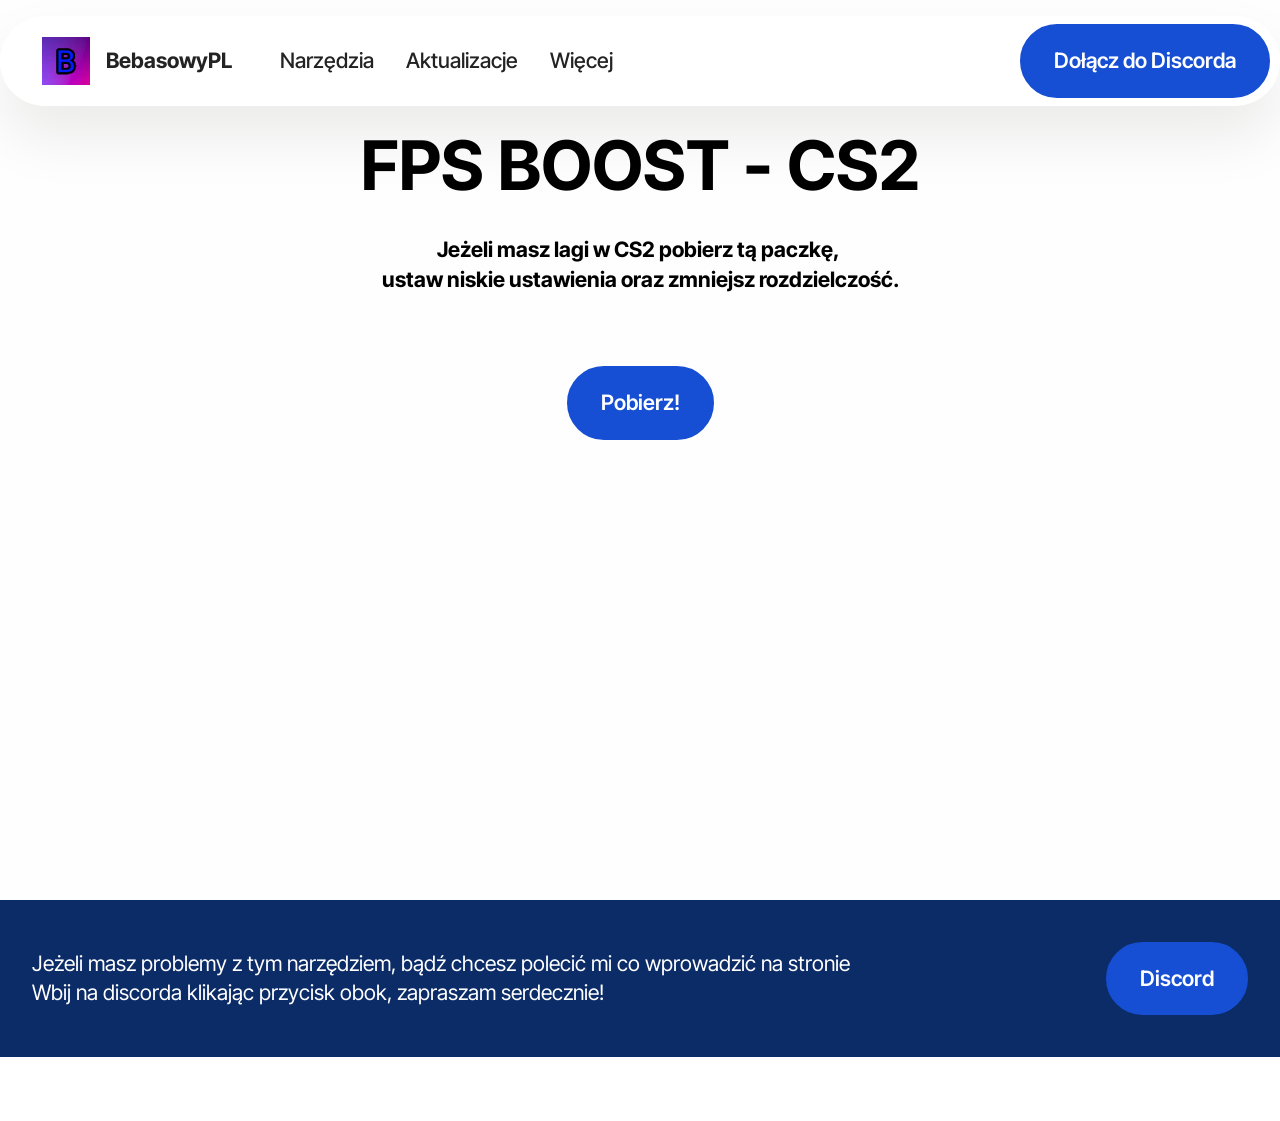
==== commit 45a00b15: "Add files via upload" ====
--- a/page1.html
+++ b/page1.html
@@ -20,7 +20,7 @@
   <link rel="stylesheet" href="assets/theme/css/style.css">
   <link rel="preload" href="https://fonts.googleapis.com/css?family=Inter+Tight:100,200,300,400,500,600,700,800,900,100i,200i,300i,400i,500i,600i,700i,800i,900i&display=swap" as="style" onload="this.onload=null;this.rel='stylesheet'">
   <noscript><link rel="stylesheet" href="https://fonts.googleapis.com/css?family=Inter+Tight:100,200,300,400,500,600,700,800,900,100i,200i,300i,400i,500i,600i,700i,800i,900i&display=swap"></noscript>
-  <link rel="preload" as="style" href="assets/mobirise/css/mbr-additional.css?v=3ZI52g"><link rel="stylesheet" href="assets/mobirise/css/mbr-additional.css?v=3ZI52g" type="text/css">
+  <link rel="preload" as="style" href="assets/mobirise/css/mbr-additional.css?v=is8jBi"><link rel="stylesheet" href="assets/mobirise/css/mbr-additional.css?v=is8jBi" type="text/css">
 
   
   
@@ -55,7 +55,7 @@
 					</li>
 					<li class="nav-item"><a class="nav-link link text-black display-4" href="page3.html">Aktualizacje</a></li><li class="nav-item">
 						<a class="nav-link link text-black display-4" href="page2.html">Więcej</a>
-					</li><li class="nav-item"><a class="nav-link link text-black text-primary display-4" href="page4.html">Free Now</a></li></ul>
+					</li></ul>
 				
 				<div class="navbar-buttons mbr-section-btn"><a class="btn btn-warning display-4" href="https://discord.gg/kFApww2knW">Dołącz do Discorda</a></div>
 			</div>
@@ -98,7 +98,7 @@
 			</div>
 		</div>
 	</div>
-</section><section class="display-7" style="padding: 0;align-items: center;justify-content: center;flex-wrap: wrap;    align-content: center;display: flex;position: relative;height: 4rem;"><a href="https://mobiri.se/3236584" style="flex: 1 1;height: 4rem;position: absolute;width: 100%;z-index: 1;"><img alt="" style="height: 4rem;" src="[data-uri]"></a><p style="margin: 0;text-align: center;" class="display-7">&#8204;</p><a style="z-index:1" href="https://mobirise.com/builder/ai-website-builder.html">AI Website Builder</a></section><script src="assets/bootstrap/js/bootstrap.bundle.min.js"></script>  <script src="assets/smoothscroll/smooth-scroll.js"></script>  <script src="assets/ytplayer/index.js"></script>  <script src="assets/dropdown/js/navbar-dropdown.js"></script>  <script src="assets/vimeoplayer/player.js"></script>  <script src="assets/theme/js/script.js"></script>  
+</section><section class="display-7" style="padding: 0;align-items: center;justify-content: center;flex-wrap: wrap;    align-content: center;display: flex;position: relative;height: 4rem;"><a href="https://mobiri.se/3236584" style="flex: 1 1;height: 4rem;position: absolute;width: 100%;z-index: 1;"><img alt="" style="height: 4rem;" src="[data-uri]"></a><p style="margin: 0;text-align: center;" class="display-7">&#8204;</p><a style="z-index:1" href="https://mobirise.com/builder/ai-website-creator.html">Free AI Website Creator</a></section><script src="assets/bootstrap/js/bootstrap.bundle.min.js"></script>  <script src="assets/smoothscroll/smooth-scroll.js"></script>  <script src="assets/ytplayer/index.js"></script>  <script src="assets/dropdown/js/navbar-dropdown.js"></script>  <script src="assets/vimeoplayer/player.js"></script>  <script src="assets/theme/js/script.js"></script>  
   
   
   <input name="animation" type="hidden">
--- a/assets/mobirise/css/mbr-additional.css
+++ b/assets/mobirise/css/mbr-additional.css
@@ -3637,774 +3637,3 @@
   text-align: center;
   color: #2990c1;
 }
-.cid-ud2zTefbVC {
-  z-index: 1000;
-  width: 100%;
-  position: relative;
-}
-.cid-ud2zTefbVC .dropdown-item:before {
-  font-family: Moririse2 !important;
-  content: "\e966";
-  display: inline-block;
-  width: 0;
-  position: absolute;
-  left: 1rem;
-  top: 0.5rem;
-  margin-right: 0.5rem;
-  line-height: 1;
-  font-size: inherit;
-  vertical-align: middle;
-  text-align: center;
-  overflow: hidden;
-  transform: scale(0, 1);
-  transition: all 0.25s ease-in-out;
-}
-@media (max-width: 767px) {
-  .cid-ud2zTefbVC .navbar-toggler {
-    transform: scale(0.8);
-  }
-}
-.cid-ud2zTefbVC .navbar-brand {
-  flex-shrink: 0;
-  align-items: center;
-  margin-right: 0;
-  padding: 10px 0;
-  transition: all 0.3s;
-  word-break: break-word;
-  z-index: 1;
-}
-.cid-ud2zTefbVC .navbar-brand img {
-  max-width: 100%;
-  max-height: 100%;
-  border-radius: 0px !important;
-}
-.cid-ud2zTefbVC .navbar-brand .navbar-caption {
-  line-height: inherit !important;
-}
-.cid-ud2zTefbVC .navbar-brand .navbar-logo a {
-  outline: none;
-}
-.cid-ud2zTefbVC .navbar-nav {
-  margin: auto;
-  margin-left: 0;
-}
-.cid-ud2zTefbVC .navbar-nav .nav-item {
-  padding: 0 !important;
-  transition: .3s all !important;
-}
-.cid-ud2zTefbVC .navbar-nav .nav-item .nav-link {
-  padding: 16px !important;
-  margin: 0 !important;
-  border-radius: 1rem !important;
-  transition: .3s all !important;
-}
-.cid-ud2zTefbVC .navbar-nav .nav-item .nav-link:hover {
-  background-color: rgba(27, 31, 10, 0.06);
-}
-.cid-ud2zTefbVC .navbar-nav .open .nav-link::after {
-  transform: rotate(180deg);
-}
-@media (min-width: 992px) {
-  .cid-ud2zTefbVC .navbar-nav .open .nav-link::before {
-    content: "";
-    width: 100%;
-    height: 20px;
-    top: 100%;
-    background: transparent;
-    position: absolute;
-  }
-}
-.cid-ud2zTefbVC .navbar-nav .dropdown-item {
-  padding: 12px !important;
-  border-radius: 0.5rem !important;
-  margin: 0 8px !important;
-  transition: .3s all !important;
-}
-.cid-ud2zTefbVC .navbar-nav .dropdown-item:hover {
-  background-color: rgba(27, 31, 10, 0.06);
-}
-@media (min-width: 992px) {
-  .cid-ud2zTefbVC .navbar-nav {
-    padding-left: 1.5rem;
-  }
-}
-.cid-ud2zTefbVC .nav-link {
-  width: fit-content;
-  position: relative;
-}
-.cid-ud2zTefbVC .navbar-logo {
-  padding-left: 2rem;
-  margin: 0 !important;
-}
-@media (max-width: 767px) {
-  .cid-ud2zTefbVC .navbar-logo {
-    padding-left: 1rem;
-  }
-}
-.cid-ud2zTefbVC .navbar-caption {
-  padding-left: 1rem;
-  padding-right: .5rem;
-}
-@media (max-width: 767px) {
-  .cid-ud2zTefbVC .nav-dropdown {
-    padding-bottom: 0.5rem;
-  }
-}
-.cid-ud2zTefbVC .nav-dropdown .link.dropdown-toggle::after {
-  margin-left: 0.5rem;
-  margin-top: 0.2rem;
-  transition: .3s all;
-}
-.cid-ud2zTefbVC .container {
-  display: flex;
-  height: 90px;
-  padding: 0.5rem 0.6rem;
-  flex-wrap: nowrap;
-  background: rgba(255, 255, 255, 0.8) !important;
-  left: 0;
-  right: 0;
-  -webkit-box-pack: justify;
-  -ms-flex-pack: justify;
-  justify-content: flex-end;
-  -webkit-box-align: center;
-  -webkit-align-items: center;
-  -ms-flex-align: center;
-  align-items: center;
-  border-radius: 100vw;
-  margin-top: 1rem;
-  background-color: #ffffff;
-  box-shadow: 0 30px 60px 0 rgba(27, 31, 10, 0.08);
-}
-@media (max-width: 992px) {
-  .cid-ud2zTefbVC .container {
-    padding-right: 2rem;
-  }
-}
-@media (max-width: 767px) {
-  .cid-ud2zTefbVC .container {
-    width: 95%;
-    height: 56px !important;
-    padding-right: 1rem;
-    margin-top: 0rem;
-  }
-}
-.cid-ud2zTefbVC .iconfont-wrapper {
-  color: #000000 !important;
-  font-size: 1.5rem;
-  padding-right: 0.5rem;
-}
-.cid-ud2zTefbVC .dropdown-menu {
-  flex-wrap: wrap;
-  flex-direction: column;
-  max-width: 100%;
-  padding: 12px 4px !important;
-  border-radius: 1.5rem;
-  transition: .3s all !important;
-  min-width: auto;
-  background: #ffffff;
-  background: rgba(255, 255, 255, 0.8) !important;
-}
-.cid-ud2zTefbVC .nav-item:focus,
-.cid-ud2zTefbVC .nav-link:focus {
-  outline: none;
-}
-.cid-ud2zTefbVC .dropdown .dropdown-menu .dropdown-item {
-  width: auto;
-  transition: all 0.25s ease-in-out;
-}
-.cid-ud2zTefbVC .dropdown .dropdown-menu .dropdown-item::after {
-  right: 0.5rem;
-}
-.cid-ud2zTefbVC .dropdown .dropdown-menu .dropdown-item .mbr-iconfont {
-  margin-right: 0.5rem;
-  vertical-align: sub;
-}
-.cid-ud2zTefbVC .dropdown .dropdown-menu .dropdown-item .mbr-iconfont:before {
-  display: inline-block;
-  transform: scale(1, 1);
-  transition: all 0.25s ease-in-out;
-}
-.cid-ud2zTefbVC .collapsed .dropdown-menu .dropdown-item:before {
-  display: none;
-}
-.cid-ud2zTefbVC .collapsed .dropdown .dropdown-menu .dropdown-item {
-  padding: 0.235em 1.5em 0.235em 1.5em !important;
-  transition: none;
-  margin: 0 !important;
-}
-.cid-ud2zTefbVC .navbar {
-  min-height: 90px;
-  transition: all 0.3s;
-  border-bottom: 1px solid transparent;
-  background: transparent !important;
-  padding: 0 !important;
-  border: none !important;
-  box-shadow: none !important;
-  border-radius: 0 !important;
-}
-.cid-ud2zTefbVC .navbar.opened {
-  transition: all 0.3s;
-}
-.cid-ud2zTefbVC .navbar .dropdown-item {
-  padding: 0.5rem 1.8rem;
-}
-.cid-ud2zTefbVC .navbar .navbar-logo img {
-  width: auto;
-}
-.cid-ud2zTefbVC .navbar .navbar-collapse {
-  z-index: 1;
-  justify-content: flex-end;
-}
-.cid-ud2zTefbVC .navbar.collapsed {
-  justify-content: center;
-}
-.cid-ud2zTefbVC .navbar.collapsed .nav-item .nav-link::before {
-  display: none;
-}
-.cid-ud2zTefbVC .navbar.collapsed.opened .dropdown-menu {
-  top: 0;
-}
-@media (min-width: 992px) {
-  .cid-ud2zTefbVC .navbar.collapsed.opened:not(.navbar-short) .navbar-collapse {
-    max-height: calc(98.5vh - 3rem);
-  }
-}
-.cid-ud2zTefbVC .navbar.collapsed .dropdown-menu .dropdown-submenu {
-  left: 0 !important;
-}
-.cid-ud2zTefbVC .navbar.collapsed .dropdown-menu .dropdown-item:after {
-  right: auto;
-}
-.cid-ud2zTefbVC .navbar.collapsed .dropdown-menu .dropdown-toggle[data-toggle="dropdown-submenu"]:after {
-  margin-left: 0.5rem;
-  margin-top: 0.2rem;
-  border-top: 0.35em solid;
-  border-right: 0.35em solid transparent;
-  border-left: 0.35em solid transparent;
-  border-bottom: 0;
-  top: 41%;
-}
-.cid-ud2zTefbVC .navbar.collapsed ul.navbar-nav li {
-  margin: auto;
-}
-.cid-ud2zTefbVC .navbar.collapsed .dropdown-menu .dropdown-item {
-  padding: 0.25rem 1.5rem;
-  text-align: center;
-}
-.cid-ud2zTefbVC .navbar.collapsed .icons-menu {
-  padding-left: 0;
-  padding-right: 0;
-  padding-top: 0.5rem;
-  padding-bottom: 0.5rem;
-}
-@media (max-width: 767px) {
-  .cid-ud2zTefbVC .navbar {
-    min-height: 72px;
-  }
-  .cid-ud2zTefbVC .navbar .navbar-logo img {
-    height: 2rem !important;
-  }
-}
-@media (max-width: 991px) {
-  .cid-ud2zTefbVC .navbar .nav-item .nav-link::before {
-    display: none;
-  }
-  .cid-ud2zTefbVC .navbar.opened .dropdown-menu {
-    top: 0;
-  }
-  .cid-ud2zTefbVC .navbar .dropdown-menu .dropdown-submenu {
-    left: 0 !important;
-  }
-  .cid-ud2zTefbVC .navbar .dropdown-menu .dropdown-item:after {
-    right: auto;
-  }
-  .cid-ud2zTefbVC .navbar .dropdown-menu .dropdown-toggle[data-toggle="dropdown-submenu"]:after {
-    margin-left: 0.5rem;
-    margin-top: 0.2rem;
-    border-top: 0.35em solid;
-    border-right: 0.35em solid transparent;
-    border-left: 0.35em solid transparent;
-    border-bottom: 0;
-    top: 40%;
-  }
-  .cid-ud2zTefbVC .navbar .dropdown-menu .dropdown-item {
-    padding: 0.25rem 1.5rem !important;
-    text-align: center;
-  }
-  .cid-ud2zTefbVC .navbar .navbar-brand {
-    flex-shrink: initial;
-    flex-basis: auto;
-    word-break: break-word;
-    padding-right: 10px;
-  }
-  .cid-ud2zTefbVC .navbar .navbar-toggler {
-    flex-basis: auto;
-  }
-  .cid-ud2zTefbVC .navbar .icons-menu {
-    padding-left: 0;
-    padding-top: 0.5rem;
-    padding-bottom: 0.5rem;
-  }
-}
-.cid-ud2zTefbVC .navbar.navbar-short .navbar-logo img {
-  height: 2rem;
-}
-.cid-ud2zTefbVC .dropdown-item.active,
-.cid-ud2zTefbVC .dropdown-item:active {
-  background-color: transparent;
-}
-.cid-ud2zTefbVC .navbar-expand-lg .navbar-nav .nav-link {
-  padding: 0;
-}
-.cid-ud2zTefbVC .nav-dropdown .link.dropdown-toggle {
-  margin-right: 1.667em;
-}
-.cid-ud2zTefbVC .nav-dropdown .link.dropdown-toggle[aria-expanded="true"] {
-  margin-right: 0;
-  padding: 0.667em 1.667em;
-}
-.cid-ud2zTefbVC .navbar.navbar-expand-lg .dropdown .dropdown-menu {
-  background: #ffffff;
-}
-.cid-ud2zTefbVC .navbar.navbar-expand-lg .dropdown .dropdown-menu .dropdown-submenu {
-  margin: 0;
-  left: 105%;
-  transform: none;
-  top: -12px;
-}
-.cid-ud2zTefbVC .navbar .dropdown.open > .dropdown-menu {
-  display: flex;
-}
-.cid-ud2zTefbVC ul.navbar-nav {
-  flex-wrap: wrap;
-}
-.cid-ud2zTefbVC .navbar-buttons {
-  text-align: center;
-  min-width: 140px;
-}
-@media (max-width: 992px) {
-  .cid-ud2zTefbVC .navbar-buttons {
-    text-align: left;
-  }
-}
-.cid-ud2zTefbVC button.navbar-toggler {
-  outline: none;
-  width: 31px;
-  height: 20px;
-  cursor: pointer;
-  transition: all 0.2s;
-  position: relative;
-  align-self: center;
-}
-.cid-ud2zTefbVC button.navbar-toggler .hamburger span {
-  position: absolute;
-  right: 0;
-  width: 30px;
-  height: 2px;
-  border-right: 5px;
-  background-color: #000000;
-}
-.cid-ud2zTefbVC button.navbar-toggler .hamburger span:nth-child(1) {
-  top: 0;
-  transition: all 0.2s;
-}
-.cid-ud2zTefbVC button.navbar-toggler .hamburger span:nth-child(2) {
-  top: 8px;
-  transition: all 0.15s;
-}
-.cid-ud2zTefbVC button.navbar-toggler .hamburger span:nth-child(3) {
-  top: 8px;
-  transition: all 0.15s;
-}
-.cid-ud2zTefbVC button.navbar-toggler .hamburger span:nth-child(4) {
-  top: 16px;
-  transition: all 0.2s;
-}
-.cid-ud2zTefbVC nav.opened .hamburger span:nth-child(1) {
-  top: 8px;
-  width: 0;
-  opacity: 0;
-  right: 50%;
-  transition: all 0.2s;
-}
-.cid-ud2zTefbVC nav.opened .hamburger span:nth-child(2) {
-  transform: rotate(45deg);
-  transition: all 0.25s;
-}
-.cid-ud2zTefbVC nav.opened .hamburger span:nth-child(3) {
-  transform: rotate(-45deg);
-  transition: all 0.25s;
-}
-.cid-ud2zTefbVC nav.opened .hamburger span:nth-child(4) {
-  top: 8px;
-  width: 0;
-  opacity: 0;
-  right: 50%;
-  transition: all 0.2s;
-}
-.cid-ud2zTefbVC .navbar-dropdown {
-  padding: 0 1rem;
-}
-.cid-ud2zTefbVC a.nav-link {
-  display: flex;
-  align-items: center;
-  justify-content: center;
-}
-.cid-ud2zTefbVC .icons-menu {
-  flex-wrap: nowrap;
-  display: flex;
-  justify-content: center;
-  padding-left: 1rem;
-  padding-right: 1rem;
-  padding-top: 0.3rem;
-  text-align: center;
-}
-@media (max-width: 992px) {
-  .cid-ud2zTefbVC .icons-menu {
-    justify-content: flex-start;
-    margin-bottom: .5rem;
-  }
-}
-@media screen and (-ms-high-contrast: active), (-ms-high-contrast: none) {
-  .cid-ud2zTefbVC .navbar {
-    height: 70px;
-  }
-  .cid-ud2zTefbVC .navbar.opened {
-    height: auto;
-  }
-  .cid-ud2zTefbVC .nav-item .nav-link:hover::before {
-    width: 175%;
-    max-width: calc(100% + 2rem);
-    left: -1rem;
-  }
-}
-.cid-ud2zTefbVC .navbar .dropdown > .dropdown-menu {
-  display: none;
-  width: max-content;
-  max-width: 500px !important;
-  transform: translateX(-50%);
-  top: calc(100% + 20px);
-  left: 50%;
-}
-.cid-ud2zTefbVC .navbar .dropdown > .dropdown-menu .dropdown-item {
-  line-height: 1 !important;
-}
-.cid-ud2zTefbVC .navbar .dropdown > .dropdown-menu .dropdown .dropdown-item {
-  align-items: center;
-  display: flex;
-  height: max-content !important;
-  min-height: max-content !important;
-}
-.cid-ud2zTefbVC .navbar .dropdown > .dropdown-menu .dropdown .dropdown-item::after {
-  display: inline-block;
-  position: static;
-  margin-left: 0.5rem;
-  margin-top: 0;
-  margin-right: 0;
-  margin-bottom: 0;
-  transition: .3s all;
-  transform: rotate(-90deg);
-}
-.cid-ud2zTefbVC .navbar .dropdown > .dropdown-menu .dropdown.open .dropdown-item::after {
-  transform: rotate(0deg);
-}
-.cid-ud2zTefbVC .mbr-section-btn {
-  margin: -0.6rem -0.6rem;
-}
-.cid-ud2zTefbVC .navbar-toggler {
-  margin-left: 12px;
-  margin-right: 8px;
-  order: 1000;
-}
-@media (max-width: 991px) {
-  .cid-ud2zTefbVC .navbar-brand {
-    margin-right: auto;
-  }
-  .cid-ud2zTefbVC .navbar-collapse {
-    z-index: -1 !important;
-    position: absolute;
-    top: 110%;
-    left: 0;
-    width: 100%;
-    padding: 1rem;
-    border-radius: 1.5rem;
-    background: #ffffff;
-    opacity: 1;
-    border-color: rgba(255, 255, 255, 0.8) !important;
-    background: rgba(255, 255, 255, 0.8) !important;
-    backdrop-filter: blur(8px);
-  }
-  .cid-ud2zTefbVC .navbar-nav .nav-item .nav-link::after {
-    margin-left: 10px;
-  }
-  .cid-ud2zTefbVC .navbar-nav .dropdown-item:hover {
-    background-color: rgba(27, 31, 10, 0.06);
-  }
-  .cid-ud2zTefbVC .navbar .dropdown > .dropdown-menu {
-    max-width: 100% !important;
-    transform: translateX(0);
-    top: 10px;
-    left: 0;
-    padding: 8px !important;
-    border-radius: 1rem;
-    background-color: rgba(27, 31, 10, 0.04) !important;
-  }
-  .cid-ud2zTefbVC .navbar .dropdown > .dropdown-menu .dropdown-item {
-    padding: 8px !important;
-    line-height: 1 !important;
-    margin-bottom: 4px !important;
-  }
-  .cid-ud2zTefbVC .navbar .dropdown > .dropdown-menu .dropdown .dropdown-item {
-    align-items: center;
-    display: flex;
-    height: max-content !important;
-    min-height: max-content !important;
-  }
-  .cid-ud2zTefbVC .navbar .dropdown > .dropdown-menu .dropdown .dropdown-item::after {
-    display: inline-block;
-    position: static;
-    margin-left: 0.5rem;
-    margin-top: 0;
-    margin-right: 0;
-    margin-bottom: 0;
-    transition: .3s all;
-    transform: rotate(0deg);
-  }
-  .cid-ud2zTefbVC .navbar .dropdown > .dropdown-menu .dropdown.open .dropdown-item::after {
-    transform: rotate(180deg);
-  }
-  .cid-ud2zTefbVC .navbar .dropdown > .dropdown-menu .dropdown-submenu {
-    position: static;
-    width: 100%;
-    max-width: 100% !important;
-    transform: translateX(0) !important;
-    top: 0;
-    left: 0;
-    padding: 8px !important;
-    border-radius: 1rem;
-    background-color: rgba(27, 31, 10, 0.04) !important;
-  }
-  .cid-ud2zTefbVC .navbar .dropdown.open > .dropdown-menu {
-    display: flex !important;
-    flex-direction: column;
-    align-items: flex-start;
-  }
-}
-@media (max-width: 575px) {
-  .cid-ud2zTefbVC .navbar-collapse {
-    padding: 1rem;
-  }
-}
-.cid-udkY7pBfOA {
-  padding-top: 10rem;
-  padding-bottom: 0rem;
-  background-color: #0c2c68;
-}
-.cid-udkY7pBfOA .mbr-fallback-image.disabled {
-  display: none;
-}
-.cid-udkY7pBfOA .mbr-fallback-image {
-  display: block;
-  background-size: cover;
-  background-position: center center;
-  width: 100%;
-  height: 100%;
-  position: absolute;
-  top: 0;
-}
-.cid-udkY7pBfOA .mbr-description {
-  text-align: left;
-}
-.cid-udkY7pBfOA .item-wrapper {
-  background: #2990c1;
-  padding: 2.25rem;
-  height: 100%;
-  display: flex;
-  flex-direction: column;
-}
-@media (max-width: 767px) {
-  .cid-udkY7pBfOA .item-wrapper {
-    padding: 2rem 1.5rem;
-  }
-}
-@media (min-width: 992px) and (max-width: 1200px) {
-  .cid-udkY7pBfOA .item-wrapper {
-    padding: 2rem 1.5rem;
-  }
-}
-.cid-udkY7pBfOA .card-title,
-.cid-udkY7pBfOA .iconfont-wrapper {
-  color: #4fff02;
-}
-.cid-udkY7pBfOA .card-text {
-  color: #000000;
-}
-.cid-udkY7pBfOA .mbr-section-title {
-  color: #000000;
-  text-align: center;
-}
-.cid-udkY7pBfOA .mbr-number {
-  color: #9fe870;
-}
-.cid-udkY7pBfOA .mbr-text,
-.cid-udkY7pBfOA .mbr-section-btn {
-  text-align: center;
-}
-.cid-udkY7pBfOA .card-text,
-.cid-udkY7pBfOA .item .mbr-section-btn {
-  text-align: left;
-  color: #ffffff;
-}
-.cid-udkY7pBfOA .mbr-section-btn {
-  margin-top: 1rem;
-}
-.cid-udkY7pBfOA .image-wrapper {
-  margin-bottom: 0rem;
-  padding: 0rem;
-}
-@media (max-width: 767px) {
-  .cid-udkY7pBfOA .image-wrapper {
-    padding: 0rem 0rem;
-    margin-bottom: 0rem;
-  }
-}
-@media (min-width: 992px) and (max-width: 1200px) {
-  .cid-udkY7pBfOA .image-wrapper {
-    padding: 0rem 0rem;
-    margin-bottom: 0rem;
-  }
-}
-.cid-udkY7pBfOA .image-wrapper img {
-  height: 100%;
-  object-fit: cover;
-}
-.cid-udkY7pBfOA .item-mb {
-  margin-bottom: 2rem;
-}
-@media (max-width: 767px) {
-  .cid-udkY7pBfOA .item-mb {
-    margin-bottom: 1rem;
-  }
-}
-.cid-udkY7pBfOA .card-title {
-  text-align: left;
-}
-.cid-udkY7pBfOA .item-content {
-  display: flex;
-  flex-direction: column;
-  height: 100%;
-}
-.cid-udkY7pBfOA .item-content .item-footer {
-  margin-top: auto;
-}
-.cid-udl02rzbEk {
-  padding-top: 6rem;
-  padding-bottom: 6rem;
-  background-color: #021943;
-}
-.cid-udl02rzbEk .item-mb {
-  margin-bottom: 2rem;
-}
-@media (max-width: 767px) {
-  .cid-udl02rzbEk .item-mb {
-    margin-bottom: 1rem;
-  }
-}
-.cid-udl02rzbEk .item-head {
-  background: #175bd7;
-  padding: 2.25rem;
-}
-@media (min-width: 992px) and (max-width: 1200px) {
-  .cid-udl02rzbEk .item-head {
-    padding: 2rem 1.5rem;
-    margin-bottom: 2rem;
-  }
-}
-@media (max-width: 767px) {
-  .cid-udl02rzbEk .item-head {
-    padding: 2rem 1.5rem;
-    margin-bottom: 2rem;
-  }
-}
-.cid-udl02rzbEk .item-content {
-  padding: 2.25rem 2.25rem 0;
-  background: #ffffff;
-}
-@media (min-width: 992px) and (max-width: 1200px) {
-  .cid-udl02rzbEk .item-content {
-    padding: 0rem 1.5rem;
-  }
-}
-@media (max-width: 767px) {
-  .cid-udl02rzbEk .item-content {
-    padding: 0rem 1.5rem;
-  }
-}
-.cid-udl02rzbEk .item-wrapper {
-  border-radius: 2rem;
-  overflow: hidden;
-  margin-bottom: 2rem;
-  background: #ffffff;
-  padding: 0rem;
-  height: 100%;
-  display: flex;
-  flex-flow: column nowrap;
-}
-@media (max-width: 767px) {
-  .cid-udl02rzbEk .item-wrapper {
-    margin-bottom: 1rem;
-  }
-}
-@media (min-width: 992px) and (max-width: 1200px) {
-  .cid-udl02rzbEk .item-wrapper .item-footer {
-    padding: 0 1.5rem 3rem;
-  }
-}
-@media (min-width: 1201px) {
-  .cid-udl02rzbEk .item-wrapper .item-footer {
-    padding: 0 2rem 3rem;
-  }
-}
-.cid-udl02rzbEk .btn {
-  width: -webkit-fill-available;
-}
-.cid-udl02rzbEk .item:focus,
-.cid-udl02rzbEk span:focus {
-  outline: none;
-}
-.cid-udl02rzbEk .mbr-section-btn {
-  margin-top: auto !important;
-  padding: 2rem 2rem 0;
-}
-@media (max-width: 991px) {
-  .cid-udl02rzbEk .mbr-section-btn {
-    padding: 0rem 2.25rem 2rem;
-  }
-}
-@media (max-width: 767px) {
-  .cid-udl02rzbEk .mbr-section-btn {
-    padding: 0rem 1.5rem;
-    margin-bottom: 2rem;
-  }
-}
-.cid-udl02rzbEk .mbr-section-title {
-  color: #ffffff;
-}
-.cid-udl02rzbEk .mbr-section-subtitle {
-  color: #ffffff;
-}
-.cid-udl02rzbEk .mbr-text,
-.cid-udl02rzbEk .mbr-section-btn {
-  text-align: left;
-}
-.cid-udl02rzbEk .item-title {
-  text-align: left;
-  color: #000000;
-}
-.cid-udl02rzbEk .item-subtitle {
-  text-align: left;
-  color: #000000;
-}
-.cid-udl02rzbEk .content-head {
-  max-width: 800px;
-}
--- a/assets/mobirise/css/mbr-additional.css
+++ b/assets/mobirise/css/mbr-additional.css
@@ -3637,774 +3637,3 @@
   text-align: center;
   color: #2990c1;
 }
-.cid-ud2zTefbVC {
-  z-index: 1000;
-  width: 100%;
-  position: relative;
-}
-.cid-ud2zTefbVC .dropdown-item:before {
-  font-family: Moririse2 !important;
-  content: "\e966";
-  display: inline-block;
-  width: 0;
-  position: absolute;
-  left: 1rem;
-  top: 0.5rem;
-  margin-right: 0.5rem;
-  line-height: 1;
-  font-size: inherit;
-  vertical-align: middle;
-  text-align: center;
-  overflow: hidden;
-  transform: scale(0, 1);
-  transition: all 0.25s ease-in-out;
-}
-@media (max-width: 767px) {
-  .cid-ud2zTefbVC .navbar-toggler {
-    transform: scale(0.8);
-  }
-}
-.cid-ud2zTefbVC .navbar-brand {
-  flex-shrink: 0;
-  align-items: center;
-  margin-right: 0;
-  padding: 10px 0;
-  transition: all 0.3s;
-  word-break: break-word;
-  z-index: 1;
-}
-.cid-ud2zTefbVC .navbar-brand img {
-  max-width: 100%;
-  max-height: 100%;
-  border-radius: 0px !important;
-}
-.cid-ud2zTefbVC .navbar-brand .navbar-caption {
-  line-height: inherit !important;
-}
-.cid-ud2zTefbVC .navbar-brand .navbar-logo a {
-  outline: none;
-}
-.cid-ud2zTefbVC .navbar-nav {
-  margin: auto;
-  margin-left: 0;
-}
-.cid-ud2zTefbVC .navbar-nav .nav-item {
-  padding: 0 !important;
-  transition: .3s all !important;
-}
-.cid-ud2zTefbVC .navbar-nav .nav-item .nav-link {
-  padding: 16px !important;
-  margin: 0 !important;
-  border-radius: 1rem !important;
-  transition: .3s all !important;
-}
-.cid-ud2zTefbVC .navbar-nav .nav-item .nav-link:hover {
-  background-color: rgba(27, 31, 10, 0.06);
-}
-.cid-ud2zTefbVC .navbar-nav .open .nav-link::after {
-  transform: rotate(180deg);
-}
-@media (min-width: 992px) {
-  .cid-ud2zTefbVC .navbar-nav .open .nav-link::before {
-    content: "";
-    width: 100%;
-    height: 20px;
-    top: 100%;
-    background: transparent;
-    position: absolute;
-  }
-}
-.cid-ud2zTefbVC .navbar-nav .dropdown-item {
-  padding: 12px !important;
-  border-radius: 0.5rem !important;
-  margin: 0 8px !important;
-  transition: .3s all !important;
-}
-.cid-ud2zTefbVC .navbar-nav .dropdown-item:hover {
-  background-color: rgba(27, 31, 10, 0.06);
-}
-@media (min-width: 992px) {
-  .cid-ud2zTefbVC .navbar-nav {
-    padding-left: 1.5rem;
-  }
-}
-.cid-ud2zTefbVC .nav-link {
-  width: fit-content;
-  position: relative;
-}
-.cid-ud2zTefbVC .navbar-logo {
-  padding-left: 2rem;
-  margin: 0 !important;
-}
-@media (max-width: 767px) {
-  .cid-ud2zTefbVC .navbar-logo {
-    padding-left: 1rem;
-  }
-}
-.cid-ud2zTefbVC .navbar-caption {
-  padding-left: 1rem;
-  padding-right: .5rem;
-}
-@media (max-width: 767px) {
-  .cid-ud2zTefbVC .nav-dropdown {
-    padding-bottom: 0.5rem;
-  }
-}
-.cid-ud2zTefbVC .nav-dropdown .link.dropdown-toggle::after {
-  margin-left: 0.5rem;
-  margin-top: 0.2rem;
-  transition: .3s all;
-}
-.cid-ud2zTefbVC .container {
-  display: flex;
-  height: 90px;
-  padding: 0.5rem 0.6rem;
-  flex-wrap: nowrap;
-  background: rgba(255, 255, 255, 0.8) !important;
-  left: 0;
-  right: 0;
-  -webkit-box-pack: justify;
-  -ms-flex-pack: justify;
-  justify-content: flex-end;
-  -webkit-box-align: center;
-  -webkit-align-items: center;
-  -ms-flex-align: center;
-  align-items: center;
-  border-radius: 100vw;
-  margin-top: 1rem;
-  background-color: #ffffff;
-  box-shadow: 0 30px 60px 0 rgba(27, 31, 10, 0.08);
-}
-@media (max-width: 992px) {
-  .cid-ud2zTefbVC .container {
-    padding-right: 2rem;
-  }
-}
-@media (max-width: 767px) {
-  .cid-ud2zTefbVC .container {
-    width: 95%;
-    height: 56px !important;
-    padding-right: 1rem;
-    margin-top: 0rem;
-  }
-}
-.cid-ud2zTefbVC .iconfont-wrapper {
-  color: #000000 !important;
-  font-size: 1.5rem;
-  padding-right: 0.5rem;
-}
-.cid-ud2zTefbVC .dropdown-menu {
-  flex-wrap: wrap;
-  flex-direction: column;
-  max-width: 100%;
-  padding: 12px 4px !important;
-  border-radius: 1.5rem;
-  transition: .3s all !important;
-  min-width: auto;
-  background: #ffffff;
-  background: rgba(255, 255, 255, 0.8) !important;
-}
-.cid-ud2zTefbVC .nav-item:focus,
-.cid-ud2zTefbVC .nav-link:focus {
-  outline: none;
-}
-.cid-ud2zTefbVC .dropdown .dropdown-menu .dropdown-item {
-  width: auto;
-  transition: all 0.25s ease-in-out;
-}
-.cid-ud2zTefbVC .dropdown .dropdown-menu .dropdown-item::after {
-  right: 0.5rem;
-}
-.cid-ud2zTefbVC .dropdown .dropdown-menu .dropdown-item .mbr-iconfont {
-  margin-right: 0.5rem;
-  vertical-align: sub;
-}
-.cid-ud2zTefbVC .dropdown .dropdown-menu .dropdown-item .mbr-iconfont:before {
-  display: inline-block;
-  transform: scale(1, 1);
-  transition: all 0.25s ease-in-out;
-}
-.cid-ud2zTefbVC .collapsed .dropdown-menu .dropdown-item:before {
-  display: none;
-}
-.cid-ud2zTefbVC .collapsed .dropdown .dropdown-menu .dropdown-item {
-  padding: 0.235em 1.5em 0.235em 1.5em !important;
-  transition: none;
-  margin: 0 !important;
-}
-.cid-ud2zTefbVC .navbar {
-  min-height: 90px;
-  transition: all 0.3s;
-  border-bottom: 1px solid transparent;
-  background: transparent !important;
-  padding: 0 !important;
-  border: none !important;
-  box-shadow: none !important;
-  border-radius: 0 !important;
-}
-.cid-ud2zTefbVC .navbar.opened {
-  transition: all 0.3s;
-}
-.cid-ud2zTefbVC .navbar .dropdown-item {
-  padding: 0.5rem 1.8rem;
-}
-.cid-ud2zTefbVC .navbar .navbar-logo img {
-  width: auto;
-}
-.cid-ud2zTefbVC .navbar .navbar-collapse {
-  z-index: 1;
-  justify-content: flex-end;
-}
-.cid-ud2zTefbVC .navbar.collapsed {
-  justify-content: center;
-}
-.cid-ud2zTefbVC .navbar.collapsed .nav-item .nav-link::before {
-  display: none;
-}
-.cid-ud2zTefbVC .navbar.collapsed.opened .dropdown-menu {
-  top: 0;
-}
-@media (min-width: 992px) {
-  .cid-ud2zTefbVC .navbar.collapsed.opened:not(.navbar-short) .navbar-collapse {
-    max-height: calc(98.5vh - 3rem);
-  }
-}
-.cid-ud2zTefbVC .navbar.collapsed .dropdown-menu .dropdown-submenu {
-  left: 0 !important;
-}
-.cid-ud2zTefbVC .navbar.collapsed .dropdown-menu .dropdown-item:after {
-  right: auto;
-}
-.cid-ud2zTefbVC .navbar.collapsed .dropdown-menu .dropdown-toggle[data-toggle="dropdown-submenu"]:after {
-  margin-left: 0.5rem;
-  margin-top: 0.2rem;
-  border-top: 0.35em solid;
-  border-right: 0.35em solid transparent;
-  border-left: 0.35em solid transparent;
-  border-bottom: 0;
-  top: 41%;
-}
-.cid-ud2zTefbVC .navbar.collapsed ul.navbar-nav li {
-  margin: auto;
-}
-.cid-ud2zTefbVC .navbar.collapsed .dropdown-menu .dropdown-item {
-  padding: 0.25rem 1.5rem;
-  text-align: center;
-}
-.cid-ud2zTefbVC .navbar.collapsed .icons-menu {
-  padding-left: 0;
-  padding-right: 0;
-  padding-top: 0.5rem;
-  padding-bottom: 0.5rem;
-}
-@media (max-width: 767px) {
-  .cid-ud2zTefbVC .navbar {
-    min-height: 72px;
-  }
-  .cid-ud2zTefbVC .navbar .navbar-logo img {
-    height: 2rem !important;
-  }
-}
-@media (max-width: 991px) {
-  .cid-ud2zTefbVC .navbar .nav-item .nav-link::before {
-    display: none;
-  }
-  .cid-ud2zTefbVC .navbar.opened .dropdown-menu {
-    top: 0;
-  }
-  .cid-ud2zTefbVC .navbar .dropdown-menu .dropdown-submenu {
-    left: 0 !important;
-  }
-  .cid-ud2zTefbVC .navbar .dropdown-menu .dropdown-item:after {
-    right: auto;
-  }
-  .cid-ud2zTefbVC .navbar .dropdown-menu .dropdown-toggle[data-toggle="dropdown-submenu"]:after {
-    margin-left: 0.5rem;
-    margin-top: 0.2rem;
-    border-top: 0.35em solid;
-    border-right: 0.35em solid transparent;
-    border-left: 0.35em solid transparent;
-    border-bottom: 0;
-    top: 40%;
-  }
-  .cid-ud2zTefbVC .navbar .dropdown-menu .dropdown-item {
-    padding: 0.25rem 1.5rem !important;
-    text-align: center;
-  }
-  .cid-ud2zTefbVC .navbar .navbar-brand {
-    flex-shrink: initial;
-    flex-basis: auto;
-    word-break: break-word;
-    padding-right: 10px;
-  }
-  .cid-ud2zTefbVC .navbar .navbar-toggler {
-    flex-basis: auto;
-  }
-  .cid-ud2zTefbVC .navbar .icons-menu {
-    padding-left: 0;
-    padding-top: 0.5rem;
-    padding-bottom: 0.5rem;
-  }
-}
-.cid-ud2zTefbVC .navbar.navbar-short .navbar-logo img {
-  height: 2rem;
-}
-.cid-ud2zTefbVC .dropdown-item.active,
-.cid-ud2zTefbVC .dropdown-item:active {
-  background-color: transparent;
-}
-.cid-ud2zTefbVC .navbar-expand-lg .navbar-nav .nav-link {
-  padding: 0;
-}
-.cid-ud2zTefbVC .nav-dropdown .link.dropdown-toggle {
-  margin-right: 1.667em;
-}
-.cid-ud2zTefbVC .nav-dropdown .link.dropdown-toggle[aria-expanded="true"] {
-  margin-right: 0;
-  padding: 0.667em 1.667em;
-}
-.cid-ud2zTefbVC .navbar.navbar-expand-lg .dropdown .dropdown-menu {
-  background: #ffffff;
-}
-.cid-ud2zTefbVC .navbar.navbar-expand-lg .dropdown .dropdown-menu .dropdown-submenu {
-  margin: 0;
-  left: 105%;
-  transform: none;
-  top: -12px;
-}
-.cid-ud2zTefbVC .navbar .dropdown.open > .dropdown-menu {
-  display: flex;
-}
-.cid-ud2zTefbVC ul.navbar-nav {
-  flex-wrap: wrap;
-}
-.cid-ud2zTefbVC .navbar-buttons {
-  text-align: center;
-  min-width: 140px;
-}
-@media (max-width: 992px) {
-  .cid-ud2zTefbVC .navbar-buttons {
-    text-align: left;
-  }
-}
-.cid-ud2zTefbVC button.navbar-toggler {
-  outline: none;
-  width: 31px;
-  height: 20px;
-  cursor: pointer;
-  transition: all 0.2s;
-  position: relative;
-  align-self: center;
-}
-.cid-ud2zTefbVC button.navbar-toggler .hamburger span {
-  position: absolute;
-  right: 0;
-  width: 30px;
-  height: 2px;
-  border-right: 5px;
-  background-color: #000000;
-}
-.cid-ud2zTefbVC button.navbar-toggler .hamburger span:nth-child(1) {
-  top: 0;
-  transition: all 0.2s;
-}
-.cid-ud2zTefbVC button.navbar-toggler .hamburger span:nth-child(2) {
-  top: 8px;
-  transition: all 0.15s;
-}
-.cid-ud2zTefbVC button.navbar-toggler .hamburger span:nth-child(3) {
-  top: 8px;
-  transition: all 0.15s;
-}
-.cid-ud2zTefbVC button.navbar-toggler .hamburger span:nth-child(4) {
-  top: 16px;
-  transition: all 0.2s;
-}
-.cid-ud2zTefbVC nav.opened .hamburger span:nth-child(1) {
-  top: 8px;
-  width: 0;
-  opacity: 0;
-  right: 50%;
-  transition: all 0.2s;
-}
-.cid-ud2zTefbVC nav.opened .hamburger span:nth-child(2) {
-  transform: rotate(45deg);
-  transition: all 0.25s;
-}
-.cid-ud2zTefbVC nav.opened .hamburger span:nth-child(3) {
-  transform: rotate(-45deg);
-  transition: all 0.25s;
-}
-.cid-ud2zTefbVC nav.opened .hamburger span:nth-child(4) {
-  top: 8px;
-  width: 0;
-  opacity: 0;
-  right: 50%;
-  transition: all 0.2s;
-}
-.cid-ud2zTefbVC .navbar-dropdown {
-  padding: 0 1rem;
-}
-.cid-ud2zTefbVC a.nav-link {
-  display: flex;
-  align-items: center;
-  justify-content: center;
-}
-.cid-ud2zTefbVC .icons-menu {
-  flex-wrap: nowrap;
-  display: flex;
-  justify-content: center;
-  padding-left: 1rem;
-  padding-right: 1rem;
-  padding-top: 0.3rem;
-  text-align: center;
-}
-@media (max-width: 992px) {
-  .cid-ud2zTefbVC .icons-menu {
-    justify-content: flex-start;
-    margin-bottom: .5rem;
-  }
-}
-@media screen and (-ms-high-contrast: active), (-ms-high-contrast: none) {
-  .cid-ud2zTefbVC .navbar {
-    height: 70px;
-  }
-  .cid-ud2zTefbVC .navbar.opened {
-    height: auto;
-  }
-  .cid-ud2zTefbVC .nav-item .nav-link:hover::before {
-    width: 175%;
-    max-width: calc(100% + 2rem);
-    left: -1rem;
-  }
-}
-.cid-ud2zTefbVC .navbar .dropdown > .dropdown-menu {
-  display: none;
-  width: max-content;
-  max-width: 500px !important;
-  transform: translateX(-50%);
-  top: calc(100% + 20px);
-  left: 50%;
-}
-.cid-ud2zTefbVC .navbar .dropdown > .dropdown-menu .dropdown-item {
-  line-height: 1 !important;
-}
-.cid-ud2zTefbVC .navbar .dropdown > .dropdown-menu .dropdown .dropdown-item {
-  align-items: center;
-  display: flex;
-  height: max-content !important;
-  min-height: max-content !important;
-}
-.cid-ud2zTefbVC .navbar .dropdown > .dropdown-menu .dropdown .dropdown-item::after {
-  display: inline-block;
-  position: static;
-  margin-left: 0.5rem;
-  margin-top: 0;
-  margin-right: 0;
-  margin-bottom: 0;
-  transition: .3s all;
-  transform: rotate(-90deg);
-}
-.cid-ud2zTefbVC .navbar .dropdown > .dropdown-menu .dropdown.open .dropdown-item::after {
-  transform: rotate(0deg);
-}
-.cid-ud2zTefbVC .mbr-section-btn {
-  margin: -0.6rem -0.6rem;
-}
-.cid-ud2zTefbVC .navbar-toggler {
-  margin-left: 12px;
-  margin-right: 8px;
-  order: 1000;
-}
-@media (max-width: 991px) {
-  .cid-ud2zTefbVC .navbar-brand {
-    margin-right: auto;
-  }
-  .cid-ud2zTefbVC .navbar-collapse {
-    z-index: -1 !important;
-    position: absolute;
-    top: 110%;
-    left: 0;
-    width: 100%;
-    padding: 1rem;
-    border-radius: 1.5rem;
-    background: #ffffff;
-    opacity: 1;
-    border-color: rgba(255, 255, 255, 0.8) !important;
-    background: rgba(255, 255, 255, 0.8) !important;
-    backdrop-filter: blur(8px);
-  }
-  .cid-ud2zTefbVC .navbar-nav .nav-item .nav-link::after {
-    margin-left: 10px;
-  }
-  .cid-ud2zTefbVC .navbar-nav .dropdown-item:hover {
-    background-color: rgba(27, 31, 10, 0.06);
-  }
-  .cid-ud2zTefbVC .navbar .dropdown > .dropdown-menu {
-    max-width: 100% !important;
-    transform: translateX(0);
-    top: 10px;
-    left: 0;
-    padding: 8px !important;
-    border-radius: 1rem;
-    background-color: rgba(27, 31, 10, 0.04) !important;
-  }
-  .cid-ud2zTefbVC .navbar .dropdown > .dropdown-menu .dropdown-item {
-    padding: 8px !important;
-    line-height: 1 !important;
-    margin-bottom: 4px !important;
-  }
-  .cid-ud2zTefbVC .navbar .dropdown > .dropdown-menu .dropdown .dropdown-item {
-    align-items: center;
-    display: flex;
-    height: max-content !important;
-    min-height: max-content !important;
-  }
-  .cid-ud2zTefbVC .navbar .dropdown > .dropdown-menu .dropdown .dropdown-item::after {
-    display: inline-block;
-    position: static;
-    margin-left: 0.5rem;
-    margin-top: 0;
-    margin-right: 0;
-    margin-bottom: 0;
-    transition: .3s all;
-    transform: rotate(0deg);
-  }
-  .cid-ud2zTefbVC .navbar .dropdown > .dropdown-menu .dropdown.open .dropdown-item::after {
-    transform: rotate(180deg);
-  }
-  .cid-ud2zTefbVC .navbar .dropdown > .dropdown-menu .dropdown-submenu {
-    position: static;
-    width: 100%;
-    max-width: 100% !important;
-    transform: translateX(0) !important;
-    top: 0;
-    left: 0;
-    padding: 8px !important;
-    border-radius: 1rem;
-    background-color: rgba(27, 31, 10, 0.04) !important;
-  }
-  .cid-ud2zTefbVC .navbar .dropdown.open > .dropdown-menu {
-    display: flex !important;
-    flex-direction: column;
-    align-items: flex-start;
-  }
-}
-@media (max-width: 575px) {
-  .cid-ud2zTefbVC .navbar-collapse {
-    padding: 1rem;
-  }
-}
-.cid-udkY7pBfOA {
-  padding-top: 10rem;
-  padding-bottom: 0rem;
-  background-color: #0c2c68;
-}
-.cid-udkY7pBfOA .mbr-fallback-image.disabled {
-  display: none;
-}
-.cid-udkY7pBfOA .mbr-fallback-image {
-  display: block;
-  background-size: cover;
-  background-position: center center;
-  width: 100%;
-  height: 100%;
-  position: absolute;
-  top: 0;
-}
-.cid-udkY7pBfOA .mbr-description {
-  text-align: left;
-}
-.cid-udkY7pBfOA .item-wrapper {
-  background: #2990c1;
-  padding: 2.25rem;
-  height: 100%;
-  display: flex;
-  flex-direction: column;
-}
-@media (max-width: 767px) {
-  .cid-udkY7pBfOA .item-wrapper {
-    padding: 2rem 1.5rem;
-  }
-}
-@media (min-width: 992px) and (max-width: 1200px) {
-  .cid-udkY7pBfOA .item-wrapper {
-    padding: 2rem 1.5rem;
-  }
-}
-.cid-udkY7pBfOA .card-title,
-.cid-udkY7pBfOA .iconfont-wrapper {
-  color: #4fff02;
-}
-.cid-udkY7pBfOA .card-text {
-  color: #000000;
-}
-.cid-udkY7pBfOA .mbr-section-title {
-  color: #000000;
-  text-align: center;
-}
-.cid-udkY7pBfOA .mbr-number {
-  color: #9fe870;
-}
-.cid-udkY7pBfOA .mbr-text,
-.cid-udkY7pBfOA .mbr-section-btn {
-  text-align: center;
-}
-.cid-udkY7pBfOA .card-text,
-.cid-udkY7pBfOA .item .mbr-section-btn {
-  text-align: left;
-  color: #ffffff;
-}
-.cid-udkY7pBfOA .mbr-section-btn {
-  margin-top: 1rem;
-}
-.cid-udkY7pBfOA .image-wrapper {
-  margin-bottom: 0rem;
-  padding: 0rem;
-}
-@media (max-width: 767px) {
-  .cid-udkY7pBfOA .image-wrapper {
-    padding: 0rem 0rem;
-    margin-bottom: 0rem;
-  }
-}
-@media (min-width: 992px) and (max-width: 1200px) {
-  .cid-udkY7pBfOA .image-wrapper {
-    padding: 0rem 0rem;
-    margin-bottom: 0rem;
-  }
-}
-.cid-udkY7pBfOA .image-wrapper img {
-  height: 100%;
-  object-fit: cover;
-}
-.cid-udkY7pBfOA .item-mb {
-  margin-bottom: 2rem;
-}
-@media (max-width: 767px) {
-  .cid-udkY7pBfOA .item-mb {
-    margin-bottom: 1rem;
-  }
-}
-.cid-udkY7pBfOA .card-title {
-  text-align: left;
-}
-.cid-udkY7pBfOA .item-content {
-  display: flex;
-  flex-direction: column;
-  height: 100%;
-}
-.cid-udkY7pBfOA .item-content .item-footer {
-  margin-top: auto;
-}
-.cid-udl02rzbEk {
-  padding-top: 6rem;
-  padding-bottom: 6rem;
-  background-color: #021943;
-}
-.cid-udl02rzbEk .item-mb {
-  margin-bottom: 2rem;
-}
-@media (max-width: 767px) {
-  .cid-udl02rzbEk .item-mb {
-    margin-bottom: 1rem;
-  }
-}
-.cid-udl02rzbEk .item-head {
-  background: #175bd7;
-  padding: 2.25rem;
-}
-@media (min-width: 992px) and (max-width: 1200px) {
-  .cid-udl02rzbEk .item-head {
-    padding: 2rem 1.5rem;
-    margin-bottom: 2rem;
-  }
-}
-@media (max-width: 767px) {
-  .cid-udl02rzbEk .item-head {
-    padding: 2rem 1.5rem;
-    margin-bottom: 2rem;
-  }
-}
-.cid-udl02rzbEk .item-content {
-  padding: 2.25rem 2.25rem 0;
-  background: #ffffff;
-}
-@media (min-width: 992px) and (max-width: 1200px) {
-  .cid-udl02rzbEk .item-content {
-    padding: 0rem 1.5rem;
-  }
-}
-@media (max-width: 767px) {
-  .cid-udl02rzbEk .item-content {
-    padding: 0rem 1.5rem;
-  }
-}
-.cid-udl02rzbEk .item-wrapper {
-  border-radius: 2rem;
-  overflow: hidden;
-  margin-bottom: 2rem;
-  background: #ffffff;
-  padding: 0rem;
-  height: 100%;
-  display: flex;
-  flex-flow: column nowrap;
-}
-@media (max-width: 767px) {
-  .cid-udl02rzbEk .item-wrapper {
-    margin-bottom: 1rem;
-  }
-}
-@media (min-width: 992px) and (max-width: 1200px) {
-  .cid-udl02rzbEk .item-wrapper .item-footer {
-    padding: 0 1.5rem 3rem;
-  }
-}
-@media (min-width: 1201px) {
-  .cid-udl02rzbEk .item-wrapper .item-footer {
-    padding: 0 2rem 3rem;
-  }
-}
-.cid-udl02rzbEk .btn {
-  width: -webkit-fill-available;
-}
-.cid-udl02rzbEk .item:focus,
-.cid-udl02rzbEk span:focus {
-  outline: none;
-}
-.cid-udl02rzbEk .mbr-section-btn {
-  margin-top: auto !important;
-  padding: 2rem 2rem 0;
-}
-@media (max-width: 991px) {
-  .cid-udl02rzbEk .mbr-section-btn {
-    padding: 0rem 2.25rem 2rem;
-  }
-}
-@media (max-width: 767px) {
-  .cid-udl02rzbEk .mbr-section-btn {
-    padding: 0rem 1.5rem;
-    margin-bottom: 2rem;
-  }
-}
-.cid-udl02rzbEk .mbr-section-title {
-  color: #ffffff;
-}
-.cid-udl02rzbEk .mbr-section-subtitle {
-  color: #ffffff;
-}
-.cid-udl02rzbEk .mbr-text,
-.cid-udl02rzbEk .mbr-section-btn {
-  text-align: left;
-}
-.cid-udl02rzbEk .item-title {
-  text-align: left;
-  color: #000000;
-}
-.cid-udl02rzbEk .item-subtitle {
-  text-align: left;
-  color: #000000;
-}
-.cid-udl02rzbEk .content-head {
-  max-width: 800px;
-}
